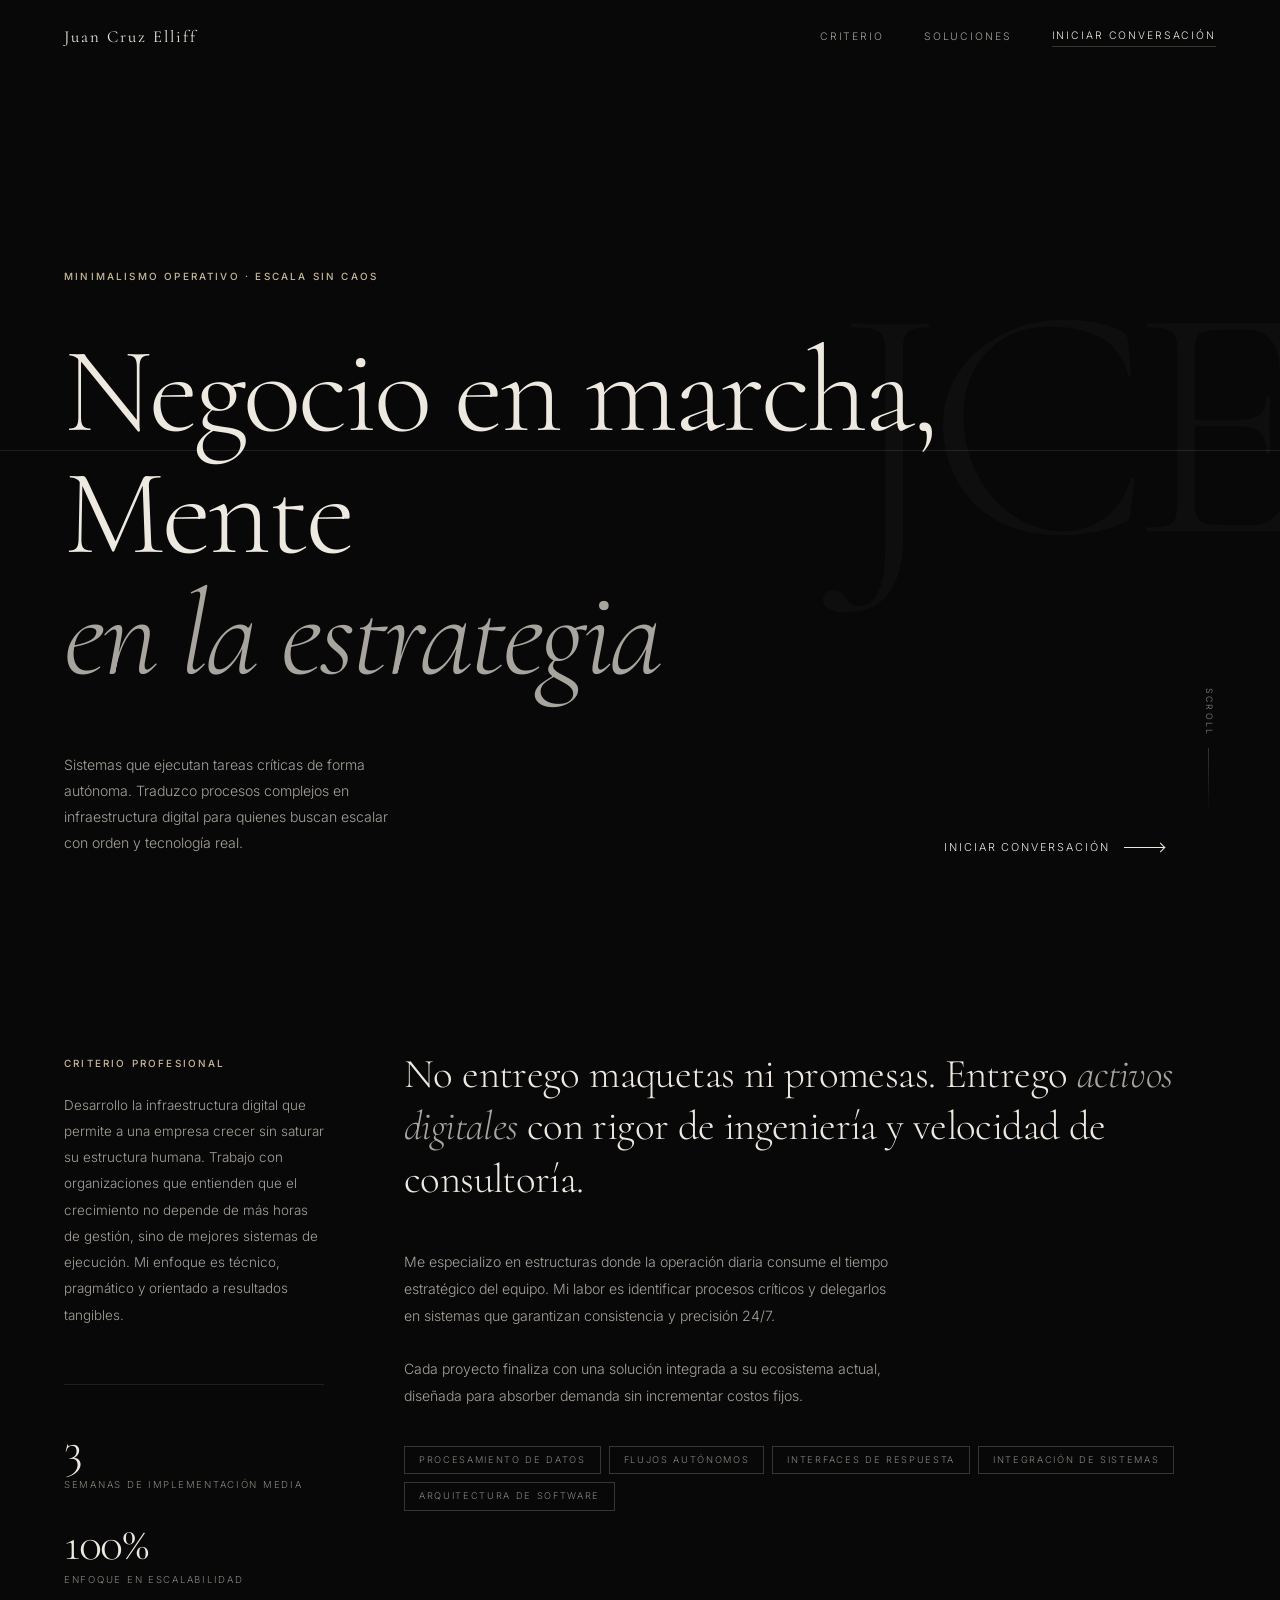
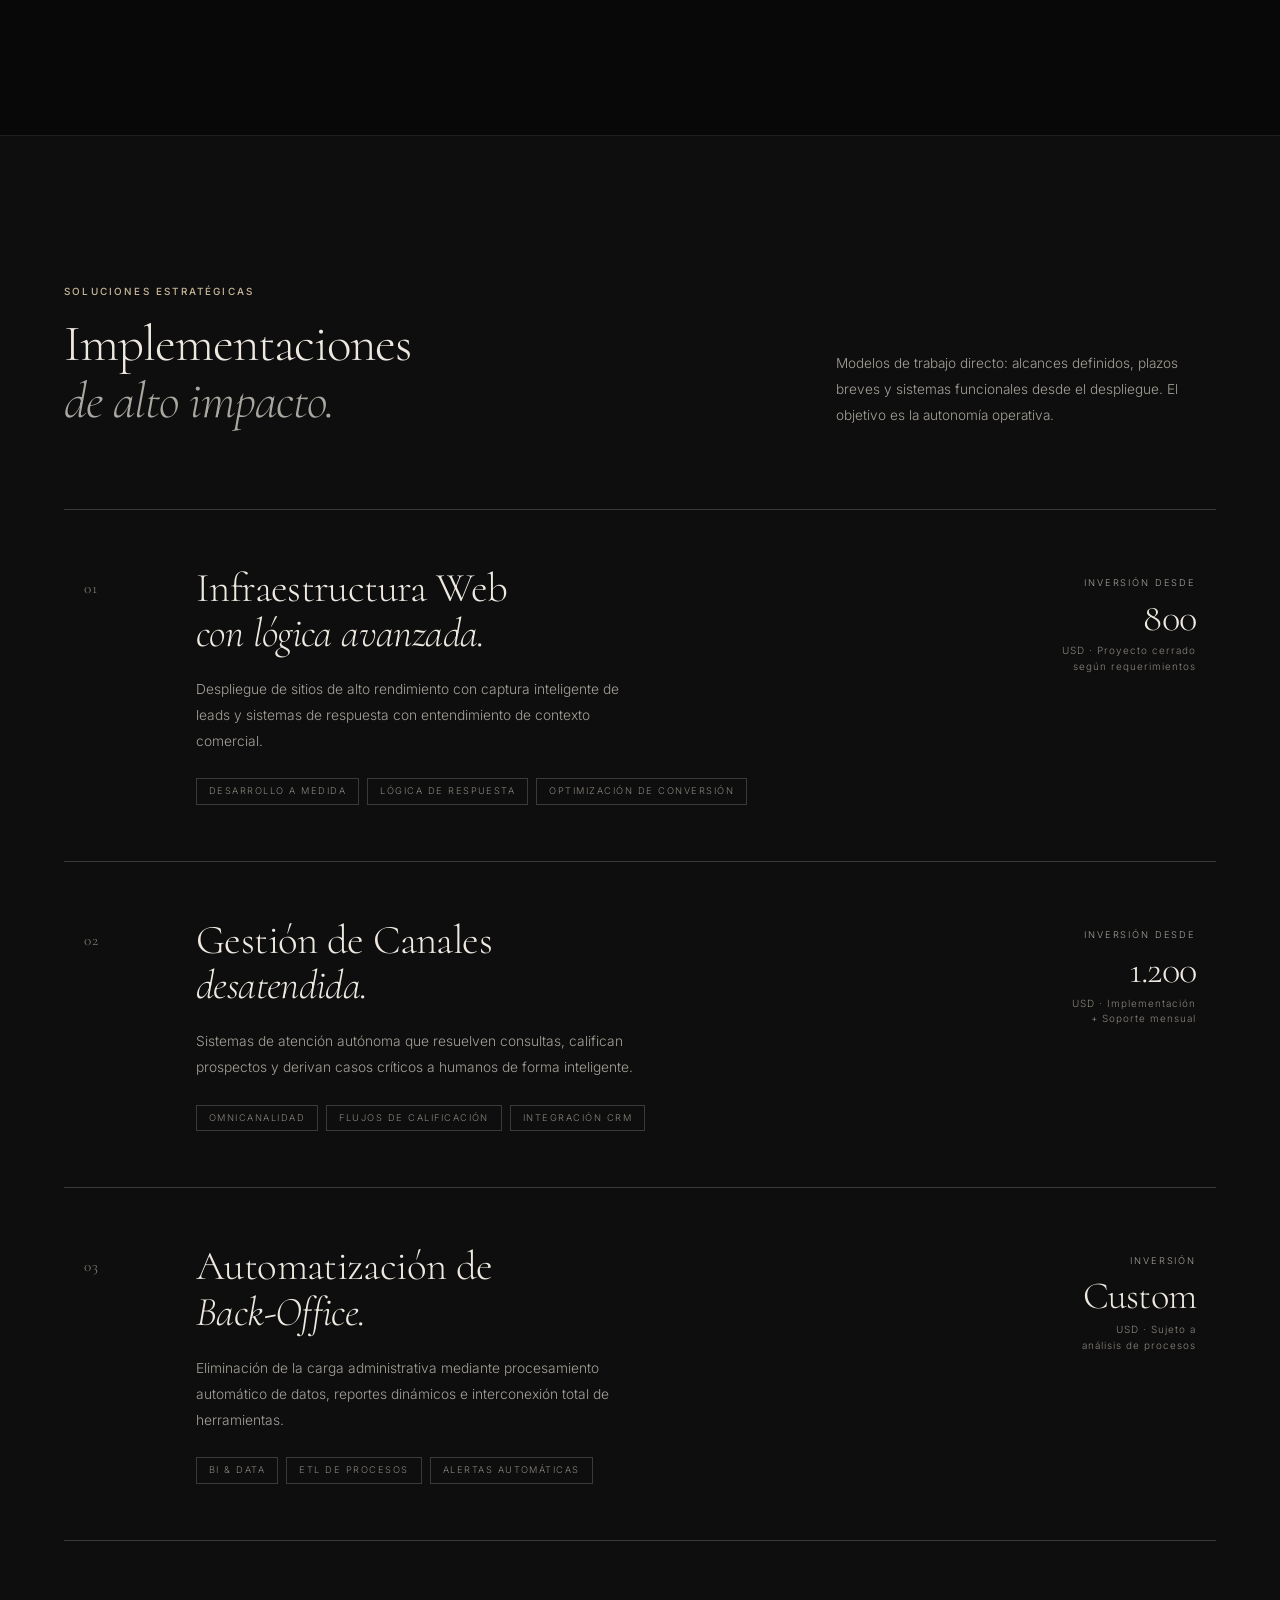
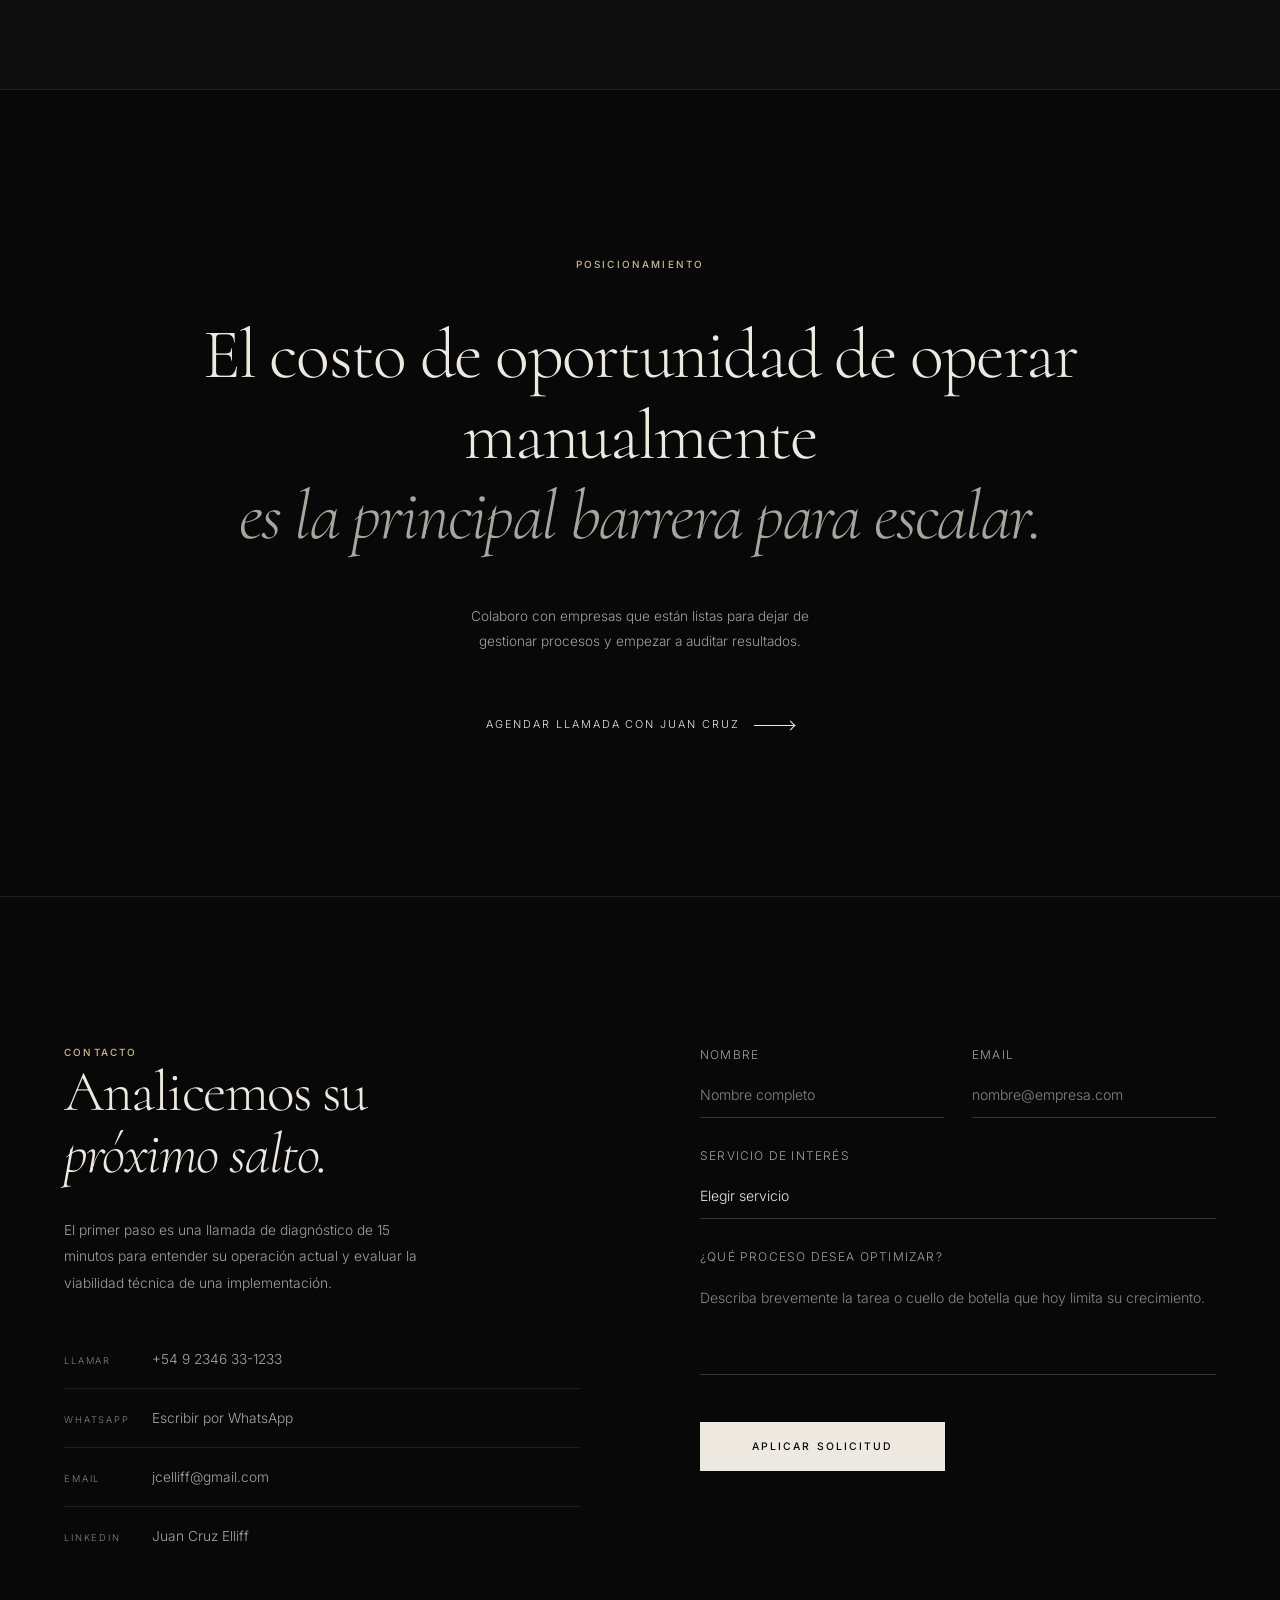
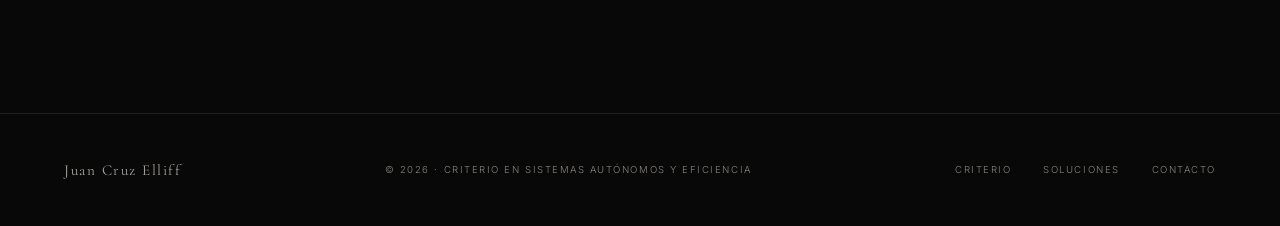
==== index.html @ a3617d5b "feat(seo): meta description, Open Graph, JSON-LD Schema, robots y sitemap - index.html: meta descrip" ====
<!DOCTYPE html>
<html lang="es">

<head>
  <meta charset="UTF-8">
  <meta name="viewport" content="width=device-width, initial-scale=1.0">
  <title>Juan Cruz Elliff — Consultoría en IA y Automatización</title>

  <meta name="description" content="Consultoría en IA y automatización: diseño e implemento sistemas autónomos que ejecutan tareas críticas. Infraestructura digital para escalar sin saturar tu equipo. Diagnóstico inicial sin cargo.">
  <meta name="author" content="Juan Cruz Elliff">
  <meta name="robots" content="index, follow, max-image-preview:large">
  <meta name="theme-color" content="#080808">
  <link rel="canonical" href="https://juancruz.elliff.ar/">

  <link rel="icon" type="image/svg+xml" href="/favicon.svg">
  <link rel="apple-touch-icon" href="/apple-touch-icon.png">

  <meta property="og:type" content="website">
  <meta property="og:locale" content="es_AR">
  <meta property="og:url" content="https://juancruz.elliff.ar/">
  <meta property="og:site_name" content="Juan Cruz Elliff">
  <meta property="og:title" content="Juan Cruz Elliff — Consultoría en IA y Automatización">
  <meta property="og:description" content="Sistemas autónomos que ejecutan tareas críticas. Infraestructura digital para escalar con orden y tecnología real.">
  <meta property="og:image" content="https://juancruz.elliff.ar/og-cover.jpg">
  <meta property="og:image:width" content="1200">
  <meta property="og:image:height" content="630">
  <meta property="og:image:alt" content="Juan Cruz Elliff — Consultoría en IA y Automatización">

  <meta name="twitter:card" content="summary_large_image">
  <meta name="twitter:title" content="Juan Cruz Elliff — Consultoría en IA y Automatización">
  <meta name="twitter:description" content="Sistemas autónomos que ejecutan tareas críticas. Escalá con orden y tecnología real.">
  <meta name="twitter:image" content="https://juancruz.elliff.ar/og-cover.jpg">

  <script type="application/ld+json">
  {
    "@context": "https://schema.org",
    "@graph": [
      {
        "@type": "Person",
        "@id": "https://juancruz.elliff.ar/#person",
        "name": "Juan Cruz Elliff",
        "url": "https://juancruz.elliff.ar/",
        "jobTitle": "Consultor en IA y Automatización",
        "email": "mailto:jcelliff@gmail.com",
        "telephone": "+5492346331233",
        "sameAs": [
          "https://www.linkedin.com/in/elliffjuancruz",
          "https://instagram.com/juanelliff_"
        ]
      },
      {
        "@type": "ProfessionalService",
        "@id": "https://juancruz.elliff.ar/#service",
        "name": "Juan Cruz Elliff — Consultoría en IA y Automatización",
        "url": "https://juancruz.elliff.ar/",
        "image": "https://juancruz.elliff.ar/og-cover.jpg",
        "description": "Consultoría en IA y automatización: sistemas autónomos que ejecutan tareas críticas. Infraestructura digital para escalar sin saturar tu equipo.",
        "areaServed": { "@type": "Country", "name": "Argentina" },
        "provider": { "@id": "https://juancruz.elliff.ar/#person" },
        "priceRange": "USD 800 - Custom",
        "serviceType": [
          "Infraestructura Web",
          "Gestión de Canales",
          "Automatización Back-Office"
        ],
        "contactPoint": {
          "@type": "ContactPoint",
          "contactType": "sales",
          "telephone": "+5492346331233",
          "email": "jcelliff@gmail.com",
          "availableLanguage": ["es"]
        }
      },
      {
        "@type": "WebSite",
        "@id": "https://juancruz.elliff.ar/#website",
        "url": "https://juancruz.elliff.ar/",
        "name": "Juan Cruz Elliff",
        "publisher": { "@id": "https://juancruz.elliff.ar/#person" },
        "inLanguage": "es-AR"
      }
    ]
  }
  </script>

  <link rel="preconnect" href="https://fonts.googleapis.com">
  <link rel="preconnect" href="https://fonts.gstatic.com" crossorigin>
  <link
    href="https://fonts.googleapis.com/css2?family=Cormorant:ital,wght@0,300;0,400;1,300;1,400&family=Inter:wght@300;400;500&display=swap"
    rel="stylesheet">
  <style>
    *,
    *::before,
    *::after {
      box-sizing: border-box;
      margin: 0;
      padding: 0;
    }

    :root {
      --black: #080808;
      --black-2: #0E0E0E;
      --cream: #EDE8E0;
      --cream-dim: rgba(237, 232, 224, 0.70);
      --cream-faint: rgba(237, 232, 224, 0.20);
      --muted: #8A857E;
      --muted-hi: #A6A19A;
      --accent: #C8B89A;
      --line: rgba(237, 232, 224, 0.10);
      --line-hi: rgba(237, 232, 224, 0.20);
    }

    html {
      scroll-behavior: smooth;
    }

    body {
      background: var(--black);
      color: var(--cream);
      font-family: 'Inter', sans-serif;
      font-weight: 300;
      line-height: 1.6;
      overflow-x: hidden;
      -webkit-font-smoothing: antialiased;
      -moz-osx-font-smoothing: grayscale;
    }

    ::-webkit-scrollbar {
      width: 1px;
    }

    ::-webkit-scrollbar-thumb {
      background: var(--muted);
    }

    /* ── UTILITY ─────────────────────────────── */
    .u-label {
      font-size: 0.62rem;
      letter-spacing: 0.22em;
      text-transform: uppercase;
      color: var(--accent);
      font-weight: 500;
    }

    /* ── NAV ─────────────────────────────────── */
    nav {
      position: fixed;
      inset: 0 0 auto 0;
      z-index: 200;
      height: 76px;
      padding: 0 64px;
      display: flex;
      align-items: center;
      justify-content: space-between;
      transition: background 0.5s, border-color 0.5s;
      border-bottom: 1px solid transparent;
    }

    nav.scrolled {
      background: rgba(8, 8, 8, 0.90);
      backdrop-filter: blur(28px);
      -webkit-backdrop-filter: blur(28px);
      border-bottom-color: var(--line);
    }

    .nav-name {
      font-family: 'Cormorant', serif;
      font-weight: 400;
      font-size: 1.05rem;
      letter-spacing: 0.12em;
      color: var(--cream);
      text-decoration: none;
    }

    .nav-links {
      display: flex;
      align-items: center;
      gap: 40px;
    }

    .nav-links a {
      font-size: 0.65rem;
      letter-spacing: 0.18em;
      text-transform: uppercase;
      color: var(--muted-hi);
      text-decoration: none;
      transition: color 0.3s;
    }

    .nav-links a:hover {
      color: var(--cream);
    }

    .nav-cta {
      font-size: 0.65rem;
      letter-spacing: 0.18em;
      text-transform: uppercase;
      color: var(--cream) !important;
      text-decoration: none;
      border-bottom: 1px solid var(--cream-faint);
      padding-bottom: 2px;
      transition: border-color 0.3s !important;
    }

    .nav-cta:hover {
      border-color: var(--cream-dim) !important;
    }

    /* mobile */
    .nav-toggle {
      display: none;
      flex-direction: column;
      gap: 6px;
      background: none;
      border: none;
      cursor: pointer;
      padding: 4px;
    }

    .nav-toggle span {
      display: block;
      width: 22px;
      height: 1px;
      background: var(--cream);
      transition: all 0.3s;
    }

    .nav-mobile {
      display: none;
      position: absolute;
      top: 76px;
      left: 0;
      right: 0;
      background: rgba(8, 8, 8, 0.98);
      padding: 36px 24px 44px;
      flex-direction: column;
      gap: 28px;
      border-bottom: 1px solid var(--line-hi);
    }

    .nav-mobile.open {
      display: flex;
    }

    .nav-mobile a {
      font-size: 0.7rem;
      letter-spacing: 0.18em;
      text-transform: uppercase;
      color: var(--muted-hi);
      text-decoration: none;
    }

    @media (max-width: 768px) {
      nav {
        padding: 0 24px;
      }

      .nav-links {
        display: none;
      }

      .nav-toggle {
        display: flex;
      }
    }

    /* ── HERO ────────────────────────────────── */
    .hero {
      min-height: 100vh;
      display: flex;
      flex-direction: column;
      justify-content: flex-end;
      padding: 38px 64px 44px;
      position: relative;
      overflow: hidden;
    }

    /* Ghost text in background */
    .hero-ghost {
      position: absolute;
      right: -0.04em;
      top: 50%;
      transform: translateY(-58%);
      font-family: 'Cormorant', serif;
      font-size: clamp(16rem, 26vw, 30rem);
      font-weight: 300;
      line-height: 0.9;
      color: rgba(237, 232, 224, 0.022);
      pointer-events: none;
      user-select: none;
      letter-spacing: -0.05em;
      white-space: nowrap;
    }

    /* Thin horizontal line through hero */
    .hero-line-deco {
      position: absolute;
      left: 0;
      right: 0;
      top: 50%;
      height: 1px;
      background: var(--line);
      pointer-events: none;
    }

    .hero-inner {
      position: relative;
      z-index: 2;
      max-width: 1100px;
    }

    .hero-eyebrow {
      margin-bottom: 44px;
      opacity: 0;
      animation: fadeUp 0.9s cubic-bezier(0.16, 1, 0.3, 1) 0.2s forwards;
    }

    /* Line-reveal hero headline */
    .hero-headline {
      font-family: 'Cormorant', serif;
      font-weight: 300;
      font-size: clamp(3.8rem, 9.5vw, 9.5rem);
      line-height: 1.0;
      letter-spacing: -0.025em;
      margin-bottom: 56px;
    }

    .hero-headline-wrap {
      overflow: hidden;
      display: block;
      padding-bottom: 0.18em;
      margin-bottom: -0.18em;
    }

    .hero-headline-line {
      display: block;
      transform: translateY(108%);
      animation: lineReveal 1.1s cubic-bezier(0.16, 1, 0.3, 1) forwards;
    }

    .hero-headline-line.l1 {
      animation-delay: 0.35s;
    }

    .hero-headline-line.l2 {
      animation-delay: 0.50s;
    }

    .hero-headline-line.l3 {
      animation-delay: 0.65s;
    }

    .hero-headline-line em {
      font-style: italic;
      color: var(--cream-dim);
    }

    @keyframes lineReveal {
      to {
        transform: translateY(0);
      }
    }

    @keyframes fadeUp {
      from {
        opacity: 0;
        transform: translateY(16px);
      }

      to {
        opacity: 1;
        transform: translateY(0);
      }
    }

    .hero-foot {
      display: flex;
      align-items: flex-end;
      justify-content: space-between;
      gap: 40px;
      flex-wrap: wrap;
      opacity: 0;
      animation: fadeUp 1s cubic-bezier(0.16, 1, 0.3, 1) 0.9s forwards;
    }

    .hero-sub {
      font-size: 0.88rem;
      color: var(--muted-hi);
      line-height: 1.85;
      max-width: 340px;
      font-weight: 300;
    }

    .hero-btn {
      display: inline-flex;
      align-items: center;
      gap: 14px;
      font-size: 0.68rem;
      letter-spacing: 0.18em;
      text-transform: uppercase;
      color: var(--cream);
      text-decoration: none;
      transition: gap 0.4s;
    }

    .hero-btn:hover {
      gap: 22px;
    }

    .hero-btn-line {
      display: block;
      width: 40px;
      height: 1px;
      background: var(--cream);
      position: relative;
      transition: width 0.4s;
    }

    .hero-btn:hover .hero-btn-line {
      width: 56px;
    }

    .hero-btn-line::after {
      content: '';
      position: absolute;
      right: 0;
      top: -3px;
      width: 7px;
      height: 7px;
      border-right: 1px solid var(--cream);
      border-top: 1px solid var(--cream);
      transform: rotate(45deg);
    }

    /* Scroll indicator */
    .hero-scroll {
      position: absolute;
      bottom: 88px;
      right: 64px;
      display: flex;
      flex-direction: column;
      align-items: center;
      gap: 12px;
      z-index: 2;
    }

    .hero-scroll-text {
      font-size: 0.55rem;
      letter-spacing: 0.25em;
      text-transform: uppercase;
      color: var(--muted);
      writing-mode: vertical-rl;
    }

    .hero-scroll-bar {
      width: 1px;
      height: 64px;
      background: linear-gradient(to bottom, var(--cream-faint), transparent);
      animation: scrollPulse 2.8s ease-in-out infinite;
    }

    @keyframes scrollPulse {

      0%,
      100% {
        opacity: 0.25;
      }

      50% {
        opacity: 0.7;
      }
    }

    /* ── SECTIONS BASE ───────────────────────── */
    .section {
      padding: 148px 64px;
    }

    .section-dark {
      background: var(--black-2);
    }

    .container {
      max-width: 1200px;
      margin: 0 auto;
    }

    .hr {
      border: none;
      border-top: 1px solid var(--line);
    }

    /* ── MANIFIESTO ──────────────────────────── */
    .manifesto-grid {
      display: grid;
      grid-template-columns: 260px 1fr;
      gap: 80px;
      align-items: start;
    }

    .manifesto-left {
      padding-top: 8px;
    }

    .manifesto-about {
      font-size: 0.84rem;
      color: var(--muted-hi);
      line-height: 1.95;
      margin-top: 20px;
    }

    .manifesto-nums {
      margin-top: 56px;
      padding-top: 40px;
      border-top: 1px solid var(--line);
      display: flex;
      flex-direction: column;
      gap: 28px;
    }

    .m-num-val {
      font-family: 'Cormorant', serif;
      font-size: 3rem;
      font-weight: 300;
      line-height: 1;
      letter-spacing: -0.03em;
      color: var(--cream);
      margin-bottom: 4px;
    }

    .m-num-lbl {
      font-size: 0.6rem;
      letter-spacing: 0.18em;
      text-transform: uppercase;
      color: var(--muted);
    }

    .manifesto-right {}

    .manifesto-statement {
      font-family: 'Cormorant', serif;
      font-weight: 300;
      font-size: clamp(1.75rem, 3.2vw, 3.2rem);
      line-height: 1.28;
      letter-spacing: -0.015em;
      color: var(--cream);
      margin-bottom: 44px;
    }

    .manifesto-statement em {
      font-style: italic;
      color: var(--cream-dim);
    }

    .manifesto-body {
      font-size: 0.88rem;
      color: var(--muted-hi);
      line-height: 1.9;
      max-width: 500px;
    }

    .manifesto-tags {
      display: flex;
      flex-wrap: wrap;
      gap: 8px;
      margin-top: 36px;
    }

    .m-tag {
      font-size: 0.58rem;
      letter-spacing: 0.18em;
      text-transform: uppercase;
      color: var(--muted);
      border: 1px solid var(--line-hi);
      padding: 6px 14px;
    }

    /* ── SERVICES ────────────────────────────── */
    .services-head {
      display: grid;
      grid-template-columns: 1fr 1fr;
      gap: 80px;
      align-items: end;
      margin-bottom: 80px;
    }

    .services-head-right {
      font-size: 0.85rem;
      color: var(--muted-hi);
      line-height: 1.9;
      max-width: 380px;
      justify-self: end;
    }

    .service-row {
      border-top: 1px solid var(--line-hi);
      padding: 56px 0;
      display: grid;
      grid-template-columns: 56px 1fr 200px;
      gap: 56px;
      align-items: start;
      position: relative;
      transition: border-top-color 0.5s;
    }

    .service-row:last-child {
      border-bottom: 1px solid var(--line-hi);
    }

    .service-row::after {
      content: '';
      position: absolute;
      inset: 0;
      background: rgba(237, 232, 224, 0.012);
      opacity: 0;
      transition: opacity 0.4s;
      pointer-events: none;
    }

    .service-row:hover {
      border-top-color: rgba(237, 232, 224, 0.28);
    }

    .service-row:hover::after {
      opacity: 1;
    }

    .srv-num {
      font-family: 'Cormorant', serif;
      font-size: 0.95rem;
      font-weight: 300;
      color: var(--muted);
      letter-spacing: 0.06em;
      padding-top: 10px;
    }

    .srv-body {}

    .srv-title {
      font-family: 'Cormorant', serif;
      font-weight: 300;
      font-size: clamp(1.9rem, 3.2vw, 3.2rem);
      line-height: 1.1;
      letter-spacing: -0.015em;
      margin-bottom: 20px;
    }

    .srv-title em {
      font-style: italic;
    }

    .srv-desc {
      font-size: 0.86rem;
      color: var(--muted-hi);
      line-height: 1.9;
      max-width: 440px;
    }

    .srv-chips {
      display: flex;
      flex-wrap: wrap;
      gap: 8px;
      margin-top: 24px;
    }

    .srv-chip {
      font-size: 0.58rem;
      letter-spacing: 0.16em;
      text-transform: uppercase;
      color: var(--muted);
      border: 1px solid var(--line-hi);
      padding: 5px 12px;
    }

    .srv-price {
      text-align: right;
      padding-top: 10px;
    }

    .srv-price-label {
      font-size: 0.58rem;
      letter-spacing: 0.2em;
      text-transform: uppercase;
      color: var(--muted-hi);
      margin-bottom: 8px;
    }

    .srv-price-value {
      font-family: 'Cormorant', serif;
      font-size: 2.4rem;
      font-weight: 300;
      line-height: 1;
      letter-spacing: -0.02em;
      color: var(--cream);
    }

    .srv-price-sub {
      font-size: 0.62rem;
      color: var(--muted);
      letter-spacing: 0.1em;
      margin-top: 6px;
      line-height: 1.6;
    }

    /* ── STATEMENT ───────────────────────────── */
    .statement {
      padding: 160px 64px;
      text-align: center;
      border-top: 1px solid var(--line);
      border-bottom: 1px solid var(--line);
    }

    .statement-pre {
      margin-bottom: 40px;
    }

    .statement-text {
      font-family: 'Cormorant', serif;
      font-weight: 300;
      font-size: clamp(2rem, 5.5vw, 5.5rem);
      line-height: 1.14;
      letter-spacing: -0.025em;
      max-width: 940px;
      margin: 0 auto 48px;
    }

    .statement-text em {
      font-style: italic;
      color: var(--cream-dim);
    }

    .statement-sub {
      font-size: 0.85rem;
      color: var(--muted-hi);
      max-width: 380px;
      margin: 0 auto 56px;
      line-height: 1.85;
    }

    /* ── CONTACT ─────────────────────────────── */
    .contact-grid {
      display: grid;
      grid-template-columns: 1fr 1fr;
      gap: 120px;
      align-items: start;
    }

    .contact-headline {
      font-family: 'Cormorant', serif;
      font-weight: 300;
      font-size: clamp(2.4rem, 4.5vw, 4.5rem);
      line-height: 1.08;
      letter-spacing: -0.025em;
      margin-bottom: 32px;
    }

    .contact-headline em {
      font-style: italic;
    }

    .contact-body {
      font-size: 0.86rem;
      color: var(--muted-hi);
      line-height: 1.9;
      margin-bottom: 52px;
      max-width: 360px;
    }

    .contact-items {
      display: flex;
      flex-direction: column;
      gap: 18px;
    }

    .c-item {
      display: flex;
      align-items: baseline;
      gap: 0;
      border-bottom: 1px solid var(--line);
      padding-bottom: 18px;
    }

    .c-item:last-child {
      border-bottom: none;
    }

    .c-lbl {
      font-size: 0.58rem;
      letter-spacing: 0.2em;
      text-transform: uppercase;
      color: var(--muted);
      width: 88px;
      flex-shrink: 0;
    }

    .c-val {
      font-size: 0.86rem;
      color: var(--cream-dim);
      text-decoration: none;
      transition: color 0.3s;
    }

    .c-val:hover {
      color: var(--cream);
    }

    /* Form */
    .contact-form {}

    .f-group {
      margin-bottom: 28px;
    }

    .f-group label {
      display: block;
      font-size: 0.75rem;
      letter-spacing: 0.1em;
      text-transform: uppercase;
      color: var(--muted-hi);
      margin-bottom: 12px;
    }

    .f-group input,
    .f-group textarea {
      width: 100%;
      background: transparent;
      border: none;
      border-bottom: 1px solid var(--line-hi);
      padding: 10px 0 14px;
      color: var(--cream);
      font-family: 'Inter', sans-serif;
      font-size: 0.88rem;
      font-weight: 300;
      outline: none;
      transition: border-color 0.3s;
      border-radius: 0;
      -webkit-appearance: none;
    }

    .f-group input::placeholder,
    .f-group textarea::placeholder {
      color: var(--muted);
      opacity: 1;
    }

    .f-group input:focus,
    .f-group textarea:focus {
      border-bottom-color: var(--cream-dim);
    }

    .f-group textarea {
      resize: none;
      min-height: 96px;
    }

    .f-row {
      display: grid;
      grid-template-columns: 1fr 1fr;
      gap: 28px;
    }

    .f-submit {
      background: var(--cream);
      color: var(--black);
      border: none;
      padding: 18px 52px;
      font-family: 'Inter', sans-serif;
      font-size: 0.65rem;
      font-weight: 500;
      letter-spacing: 0.2em;
      text-transform: uppercase;
      cursor: pointer;
      margin-top: 12px;
      transition: background 0.3s;
    }

    .f-submit:hover {
      background: var(--accent);
    }

    /* ── FOOTER ──────────────────────────────── */
    footer {
      padding: 44px 64px;
      border-top: 1px solid var(--line);
    }

    .footer-inner {
      max-width: 1200px;
      margin: 0 auto;
      display: flex;
      align-items: center;
      justify-content: space-between;
      gap: 24px;
      flex-wrap: wrap;
    }

    .f-name {
      font-family: 'Cormorant', serif;
      font-size: 0.95rem;
      font-weight: 400;
      letter-spacing: 0.1em;
      color: var(--cream-dim);
    }

    .f-copy {
      font-size: 0.6rem;
      letter-spacing: 0.16em;
      text-transform: uppercase;
      color: var(--muted);
    }

    .f-links {
      display: flex;
      gap: 32px;
    }

    .f-links a {
      font-size: 0.6rem;
      letter-spacing: 0.16em;
      text-transform: uppercase;
      color: var(--muted);
      text-decoration: none;
      transition: color 0.3s;
    }

    .f-links a:hover {
      color: var(--cream-dim);
    }

    /* ── REVEAL ANIMATIONS ───────────────────── */
    .reveal {
      opacity: 0;
      transform: translateY(22px);
      transition: opacity 1s cubic-bezier(0.16, 1, 0.3, 1),
        transform 1s cubic-bezier(0.16, 1, 0.3, 1);
    }

    .reveal.in {
      opacity: 1;
      transform: translateY(0);
    }

    .reveal-fade {
      opacity: 0;
      transition: opacity 1.1s ease;
    }

    .reveal-fade.in {
      opacity: 1;
    }

    .d1 {
      transition-delay: 0.10s;
    }

    .d2 {
      transition-delay: 0.22s;
    }

    .d3 {
      transition-delay: 0.34s;
    }

    .d4 {
      transition-delay: 0.46s;
    }

    /* ── RESPONSIVE ──────────────────────────── */
    @media (max-width: 1100px) {
      .service-row {
        grid-template-columns: 44px 1fr;
        gap: 36px;
      }

      .srv-price {
        grid-column: 2;
        text-align: left;
      }

      .services-head {
        grid-template-columns: 1fr;
        gap: 24px;
      }

      .services-head-right {
        justify-self: start;
      }

      .manifesto-grid {
        grid-template-columns: 1fr;
        gap: 56px;
      }
    }

    @media (max-width: 768px) {
      .section {
        padding: 100px 24px;
      }

      .statement {
        padding: 100px 24px;
      }

      .hero {
        padding: 0 24px 60px;
      }

      .hero-scroll {
        display: none;
      }

      .hero-headline {
        font-size: clamp(3rem, 13vw, 5rem);
      }

      .contact-grid {
        grid-template-columns: 1fr;
        gap: 64px;
      }

      .service-row {
        grid-template-columns: 1fr;
        gap: 16px;
        padding: 44px 0;
      }

      .srv-num {
        display: none;
      }

      .srv-price {
        text-align: left;
      }

      .f-row {
        grid-template-columns: 1fr;
        gap: 0;
      }

      footer {
        padding: 36px 24px;
      }

      .footer-inner {
        flex-direction: column;
        align-items: flex-start;
        gap: 12px;
      }
    }

    @media (prefers-reduced-motion: reduce) {

      .reveal,
      .reveal-fade {
        opacity: 1;
        transform: none;
        transition: none;
      }

      .hero-headline-line {
        transform: none;
        animation: none;
      }

      .hero-eyebrow,
      .hero-foot {
        opacity: 1;
        transform: none;
        animation: none;
      }

      .hero-scroll-bar {
        animation: none;
      }

      .hero-ghost {
        display: none;
      }
    }
  </style>
</head>

<body>

  <!-- ═══════════════════ NAV ═══════════════════ -->
  <nav id="nav">
    <a href="#inicio" class="nav-name">Juan Cruz Elliff</a>

    <div class="nav-links">
      <a href="#sobre">Criterio</a>
      <a href="#servicios">Soluciones</a>
      <a href="#contacto" class="nav-cta">Iniciar Conversación</a>
    </div>

    <button class="nav-toggle" id="navBtn" aria-label="Menú">
      <span></span><span></span>
    </button>
    <div class="nav-mobile" id="navMobile">
      <a href="#sobre" onclick="closeNav()">Criterio</a>
      <a href="#servicios" onclick="closeNav()">Soluciones</a>
      <a href="#contacto" onclick="closeNav()">Iniciar Conversación</a>
    </div>
  </nav>

  <!-- ═══════════════════ HERO ══════════════════ -->
  <section class="hero" id="inicio">
    <div class="hero-ghost" aria-hidden="true">JCE</div>
    <div class="hero-line-deco" aria-hidden="true"></div>

    <div class="hero-inner">
      <div class="hero-eyebrow">
        <span class="u-label">minimalismo operativo · escala sin caos</span>
      </div>

      <h1 class="hero-headline">
        <span class="hero-headline-wrap"><span class="hero-headline-line l1">Negocio en marcha,</span></span>
        <span class="hero-headline-wrap"><span class="hero-headline-line l2">Mente</span></span>
        <span class="hero-headline-wrap"><span class="hero-headline-line l3"><em>en la estrategia</em></span></span>
      </h1>

      <div class="hero-foot">
        <p class="hero-sub">
          Sistemas que ejecutan tareas críticas de forma autónoma. Traduzco procesos complejos en infraestructura digital para quienes buscan escalar con orden y tecnología real.
        </p>
        <a href="#contacto" class="hero-btn">
          Iniciar Conversación
          <span class="hero-btn-line" aria-hidden="true"></span>
        </a>
      </div>
    </div>

    <div class="hero-scroll" aria-hidden="true">
      <span class="hero-scroll-text">Scroll</span>
      <span class="hero-scroll-bar"></span>
    </div>
  </section>

  <!-- ═══════════════════ MANIFIESTO ════════════ -->
  <section class="section" id="sobre">
    <div class="container">
      <div class="manifesto-grid">

        <div class="manifesto-left">
          <div class="u-label reveal">Criterio Profesional</div>
          <p class="manifesto-about reveal d1">
            Desarrollo la infraestructura digital que permite a una empresa crecer sin saturar su estructura humana.
            Trabajo con organizaciones que entienden que el crecimiento no depende de más horas de gestión, sino de
            mejores sistemas de ejecución. Mi enfoque es técnico, pragmático y orientado a resultados tangibles.
          </p>

          <div class="manifesto-nums">
            <div class="reveal d1">
              <div class="m-num-val" data-target="3">0</div>
              <div class="m-num-lbl">Semanas de implementación media</div>
            </div>
            <div class="reveal d2">
              <div class="m-num-val">100%</div>
              <div class="m-num-lbl">Enfoque en escalabilidad</div>
            </div>
          </div>
        </div>

        <div class="manifesto-right">
          <p class="manifesto-statement reveal">
            No entrego maquetas ni promesas. Entrego <em>activos digitales</em> con rigor de ingeniería y velocidad de
            consultoría.
          </p>
          <p class="manifesto-body reveal d1">
            Me especializo en estructuras donde la operación diaria consume el tiempo estratégico del equipo. Mi labor
            es identificar procesos críticos y delegarlos en sistemas que garantizan consistencia y precisión 24/7.
            <br><br>
            Cada proyecto finaliza con una solución integrada a su ecosistema actual, diseñada para absorber demanda sin
            incrementar costos fijos.
          </p>
          <div class="manifesto-tags reveal d2">
            <span class="m-tag">Procesamiento de Datos</span>
            <span class="m-tag">Flujos Autónomos</span>
            <span class="m-tag">Interfaces de Respuesta</span>
            <span class="m-tag">Integración de Sistemas</span>
            <span class="m-tag">Arquitectura de Software</span>
          </div>
        </div>

      </div>
    </div>
  </section>

  <hr class="hr">

  <!-- ═══════════════════ SERVICIOS ═════════════ -->
  <section class="section section-dark" id="servicios">
    <div class="container">

      <div class="services-head">
        <div>
          <div class="u-label reveal">Soluciones Estratégicas</div>
          <h2
            style="font-family:'Cormorant',serif; font-weight:300; font-size:clamp(2.2rem,4vw,4rem); letter-spacing:-0.02em; line-height:1.1; margin-top:16px;"
            class="reveal d1">
            Implementaciones<br><em style="font-style:italic; color:var(--cream-dim)">de alto impacto.</em>
          </h2>
        </div>
        <p class="services-head-right reveal d2">
          Modelos de trabajo directo: alcances definidos, plazos breves y sistemas funcionales desde el despliegue. El
          objetivo es la autonomía operativa.
        </p>
      </div>

      <!-- Servicio 01 -->
      <div class="service-row reveal" style="padding-left: 20px; padding-right: 20px;">
        <span class="srv-num">01</span>
        <div class="srv-body">
          <h3 class="srv-title">Infraestructura Web<br><em>con lógica avanzada.</em></h3>
          <p class="srv-desc">
            Despliegue de sitios de alto rendimiento con captura inteligente de leads y sistemas de respuesta con
            entendimiento de contexto comercial.
          </p>
          <div class="srv-chips">
            <span class="srv-chip">Desarrollo a medida</span>
            <span class="srv-chip">Lógica de respuesta</span>
            <span class="srv-chip">Optimización de conversión</span>
          </div>
        </div>
        <div class="srv-price">
          <div class="srv-price-label">Inversión desde</div>
          <div class="srv-price-value">800</div>
          <div class="srv-price-sub">USD · Proyecto cerrado<br>según requerimientos</div>
        </div>
      </div>

      <!-- Servicio 02 -->
      <div class="service-row reveal d1" style="padding-left: 20px; padding-right: 20px;">
        <span class="srv-num">02</span>
        <div class="srv-body">
          <h3 class="srv-title">Gestión de Canales<br><em>desatendida.</em></h3>
          <p class="srv-desc">
            Sistemas de atención autónoma que resuelven consultas, califican prospectos y derivan casos críticos a
            humanos de forma inteligente.
          </p>
          <div class="srv-chips">
            <span class="srv-chip">Omnicanalidad</span>
            <span class="srv-chip">Flujos de calificación</span>
            <span class="srv-chip">Integración CRM</span>
          </div>
        </div>
        <div class="srv-price">
          <div class="srv-price-label">Inversión desde</div>
          <div class="srv-price-value">1.200</div>
          <div class="srv-price-sub">USD · Implementación<br>+ Soporte mensual</div>
        </div>
      </div>

      <!-- Servicio 03 -->
      <div class="service-row reveal d2" style="padding-left: 20px; padding-right: 20px;">
        <span class="srv-num">03</span>
        <div class="srv-body">
          <h3 class="srv-title">Automatización de<br><em>Back-Office.</em></h3>
          <p class="srv-desc">
            Eliminación de la carga administrativa mediante procesamiento automático de datos, reportes dinámicos e
            interconexión total de herramientas.
          </p>
          <div class="srv-chips">
            <span class="srv-chip">BI & Data</span>
            <span class="srv-chip">ETL de procesos</span>
            <span class="srv-chip">Alertas automáticas</span>
          </div>
        </div>
        <div class="srv-price">
          <div class="srv-price-label">Inversión</div>
          <div class="srv-price-value">Custom</div>
          <div class="srv-price-sub">USD · Sujeto a<br>análisis de procesos</div>
        </div>
      </div>

    </div>
  </section>

  <!-- ═══════════════════ STATEMENT ════════════ -->
  <section class="statement">
    <div class="container">
      <div class="statement-pre reveal-fade">
        <span class="u-label">Posicionamiento</span>
      </div>
      <p class="statement-text reveal">
        El costo de oportunidad de operar manualmente<br>
        <em>es la principal barrera para escalar.</em>
      </p>
      <p class="statement-sub reveal d1">
        Colaboro con empresas que están listas para dejar de gestionar procesos y empezar a auditar resultados.
      </p>
      <a href="#contacto" class="hero-btn reveal d2" style="justify-content:center;">
        Agendar llamada con Juan Cruz
        <span class="hero-btn-line" aria-hidden="true"></span>
      </a>
    </div>
  </section>

  <!-- ═══════════════════ CONTACTO ══════════════ -->
  <section class="section" id="contacto">
    <div class="container">
      <div class="contact-grid">

        <div>
          <div class="u-label reveal">Contacto</div>
          <h2 class="contact-headline reveal d1">
            Analicemos su<br><em>próximo salto.</em>
          </h2>
          <p class="contact-body reveal d2">
            El primer paso es una llamada de diagnóstico de 15 minutos para entender su operación actual y evaluar la
            viabilidad técnica de una implementación.
          </p>

          <div class="contact-items reveal d3">
            <div class="c-item">
              <span class="c-lbl">Llamar</span>
              <a href="tel:+5492346331233" class="c-val">+54 9 2346 33-1233</a>
            </div>
            <div class="c-item">
              <span class="c-lbl">WhatsApp</span>
              <a href="https://wa.me/5492346331233" target="_blank" rel="noopener" class="c-val">Escribir por WhatsApp</a>
            </div>
            <div class="c-item">
              <span class="c-lbl">Email</span>
              <a href="mailto:jcelliff@gmail.com" class="c-val">jcelliff@gmail.com</a>
            </div>
            <div class="c-item">
              <span class="c-lbl">LinkedIn</span>
              <a href="https://www.linkedin.com/in/elliffjuancruz" target="_blank" rel="noopener" class="c-val">Juan
                Cruz Elliff</a>
            </div>
            <!--<div class="c-item">
              <span class="c-lbl">Instagram</span>
              <a href="https://instagram.com/juanelliff_" target="_blank" rel="noopener" class="c-val">@juanelliff_</a>
            </div>-->
          </div>
        </div>

        <div class="contact-form reveal d2">
          <form id="cform">
            <input type="hidden" name="access_key" value="d5420d0c-5785-4606-ad6d-81865bff5873">
            <input type="hidden" name="subject" value="Nuevo contacto desde el portfolio">
            <input type="hidden" name="from_name" value="Portfolio Juan Cruz Elliff">
            <div class="f-row">
              <div class="f-group">
                <label for="nombre">Nombre</label>
                <input type="text" id="nombre" name="name" placeholder="Nombre completo" required>
              </div>
              <div class="f-group">
                <label for="email">Email</label>
                <input type="email" id="email" name="email" placeholder="nombre@empresa.com" required>
              </div>
            </div>
            <div class="f-group">
              <label for="servicio">Servicio de interés</label>
              <select id="servicio" name="servicio" required style="width:100%; background:transparent; border:none; border-bottom:1px solid var(--line-hi); padding:10px 0 14px; color:var(--cream); font-family:'Inter',sans-serif; font-size:0.88rem; font-weight:300; outline:none; transition:border-color 0.3s; border-radius:0; -webkit-appearance:none; appearance:none; cursor:pointer;">
                <option value="" disabled selected style="background:var(--black); color:var(--muted);">Elegir servicio</option>
                <option value="web" style="background:var(--black);">Infraestructura Web con lógica avanzada</option>
                <option value="canales" style="background:var(--black);">Gestión de Canales desatendida</option>
                <option value="backoffice" style="background:var(--black);">Automatización de Back-Office</option>
                <option value="otro" style="background:var(--black);">Otro / Servicio personalizado</option>
              </select>
            </div>
            <div class="f-group">
              <label for="msg">¿Qué proceso desea optimizar?</label>
              <textarea id="msg" name="msg"
                placeholder="Describa brevemente la tarea o cuello de botella que hoy limita su crecimiento."
                required></textarea>
            </div>
            <button type="submit" class="f-submit" id="fBtn">Aplicar solicitud</button>
          </form>
        </div>
      </div>
    </div>
  </section>
  <!-- ═══════════════════ FOOTER ════════════════ -->
  <footer>
    <div class="footer-inner">
      <span class="f-name">Juan Cruz Elliff</span>
      <span class="f-copy">© 2026 · Criterio en Sistemas Autónomos y Eficiencia</span>
      <div class="f-links">
        <a href="#sobre">Criterio</a>
        <a href="#servicios">Soluciones</a>
        <a href="#contacto">Contacto</a>
      </div>
    </div>
  </footer>

  <script>
    // ── Nav scroll ──────────────────────────────
    const nav = document.getElementById('nav');
    window.addEventListener('scroll', () => {
      nav.classList.toggle('scrolled', window.scrollY > 60);
    }, { passive: true });

    // ── Nav mobile ──────────────────────────────
    const navBtn = document.getElementById('navBtn');
    const navMobile = document.getElementById('navMobile');
    if (navBtn && navMobile) {
      navBtn.addEventListener('click', () => navMobile.classList.toggle('open'));
    }
    function closeNav() { navMobile && navMobile.classList.remove('open'); }

    // ── Intersection reveal ─────────────────────
    const io = new IntersectionObserver((entries) => {
      entries.forEach(e => {
        if (e.isIntersecting) {
          e.target.classList.add('in');
          io.unobserve(e.target);
        }
      });
    }, { threshold: 0.10, rootMargin: '0px 0px -40px 0px' });

    document.querySelectorAll('.reveal, .reveal-fade').forEach(el => io.observe(el));

    // ── Counter ─────────────────────────────────
    function counter(el) {
      const n = parseInt(el.dataset.target);
      if (!n) return;
      const t0 = performance.now();
      const dur = 1000;
      (function tick(now) {
        const p = Math.min((now - t0) / dur, 1);
        const ease = 1 - Math.pow(1 - p, 3);
        el.textContent = Math.round(ease * n);
        if (p < 1) requestAnimationFrame(tick);
      })(t0);
    }
    const cio = new IntersectionObserver(entries => {
      entries.forEach(e => {
        if (e.isIntersecting) { counter(e.target); cio.unobserve(e.target); }
      });
    }, { threshold: 0.6 });
    document.querySelectorAll('[data-target]').forEach(el => cio.observe(el));

    // ── Hero parallax ───────────────────────────
    const ghost = document.querySelector('.hero-ghost');
    let ticking = false;
    window.addEventListener('scroll', () => {
      if (!ticking) {
        requestAnimationFrame(() => {
          if (ghost) ghost.style.transform = `translateY(calc(-58% + ${window.scrollY * 0.08}px))`;
          ticking = false;
        });
        ticking = true;
      }
    }, { passive: true });

    // ── Form ────────────────────────────────────
    const cform = document.getElementById('cform');
    if (cform) {
      cform.addEventListener('submit', async function (e) {
        e.preventDefault();
        const btn = document.getElementById('fBtn');
        btn.textContent = 'Enviando...';
        btn.disabled = true;

        try {
          const formData = new FormData(cform);
          const servicio = document.getElementById('servicio').value;
          const msg = document.getElementById('msg').value;
          formData.set('message', 'Servicio: ' + (servicio || '—') + '\n\n' + msg);
          formData.set('replyto', document.getElementById('email').value);

          const res = await fetch('https://api.web3forms.com/submit', {
            method: 'POST',
            body: formData,
          });
          const json = await res.json();

          if (json.success) {
            btn.textContent = 'Solicitud enviada';
            btn.style.background = 'var(--accent)';
            cform.reset();
            document.getElementById('servicio').value = '';
            setTimeout(() => {
              btn.textContent = 'Aplicar solicitud';
              btn.style.background = '';
              btn.disabled = false;
            }, 5000);
          } else {
            throw new Error(json.message || 'Error al enviar');
          }
        } catch {
          btn.textContent = 'Error — escribime directo';
          btn.style.background = 'rgba(220,80,80,0.3)';
          setTimeout(() => {
            btn.textContent = 'Aplicar solicitud';
            btn.style.background = '';
            btn.disabled = false;
          }, 4000);
        }
      });
    }
  </script>
</body>

</html>
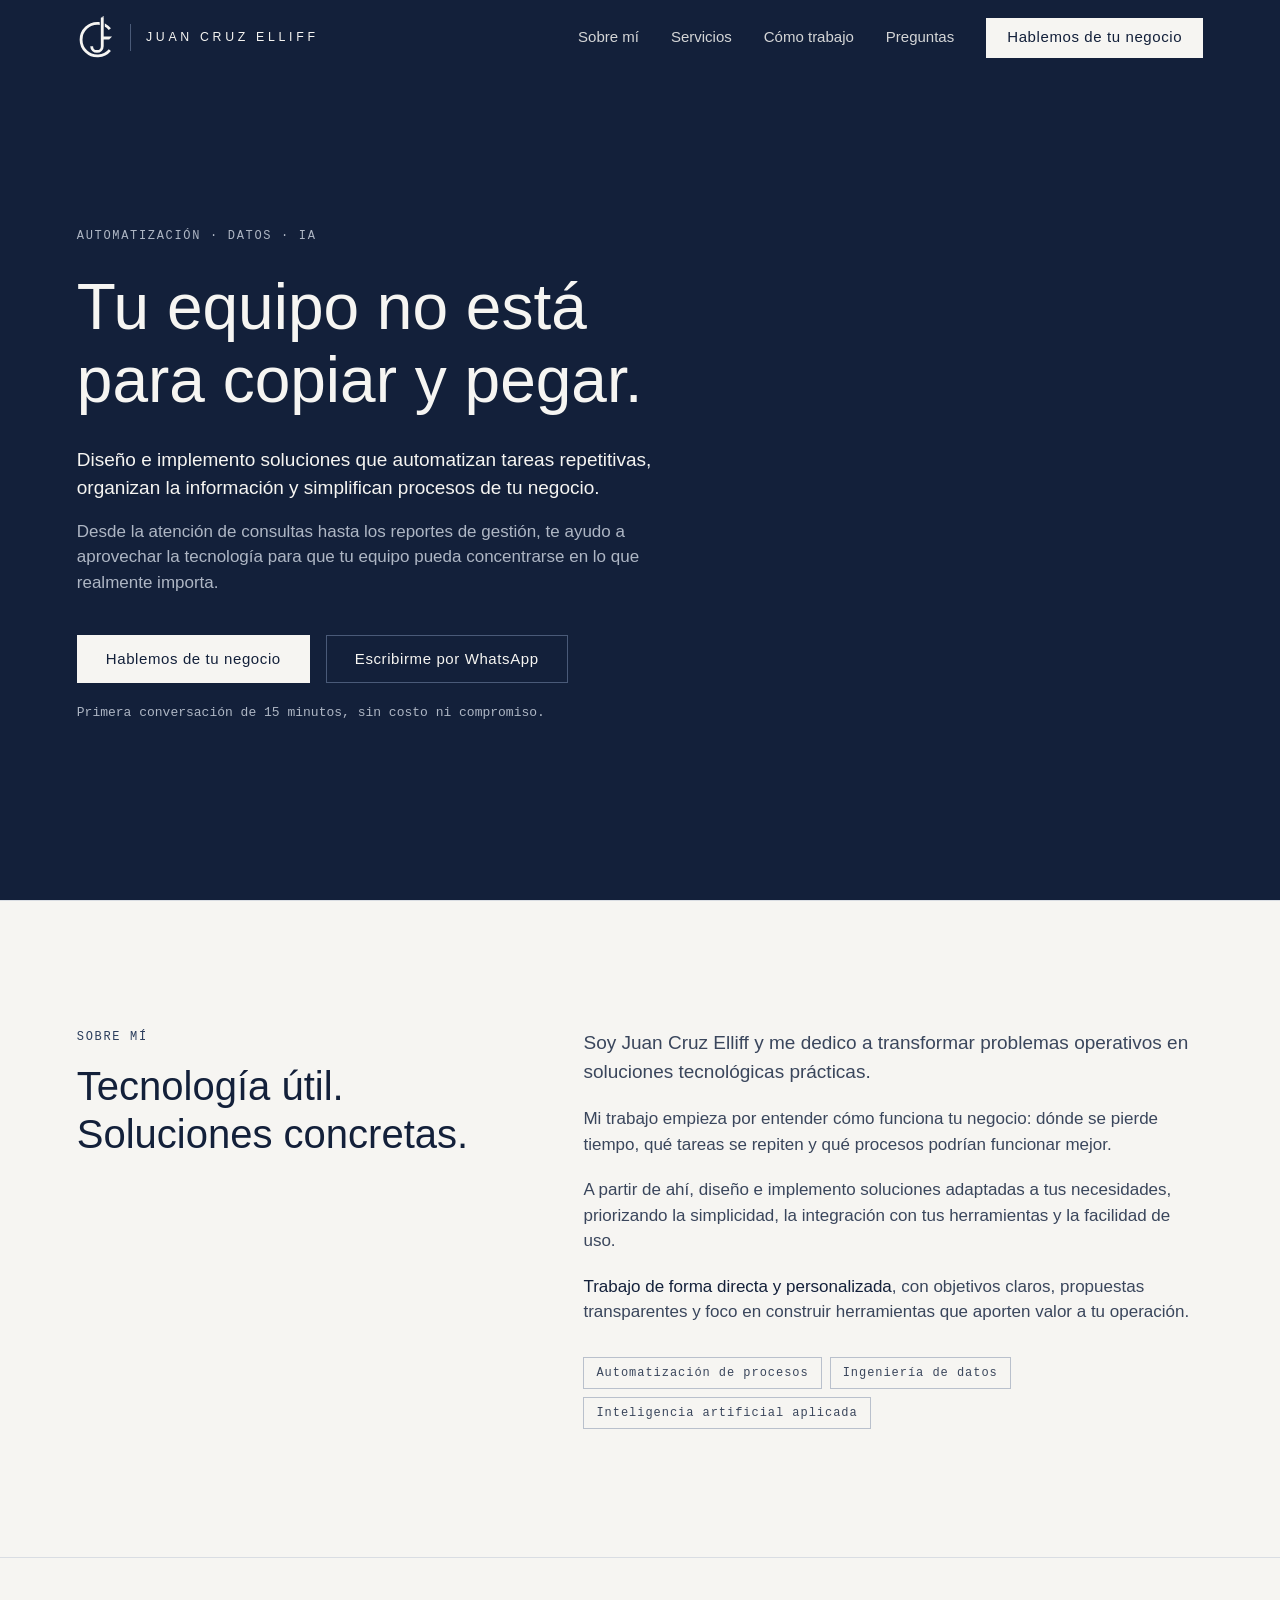
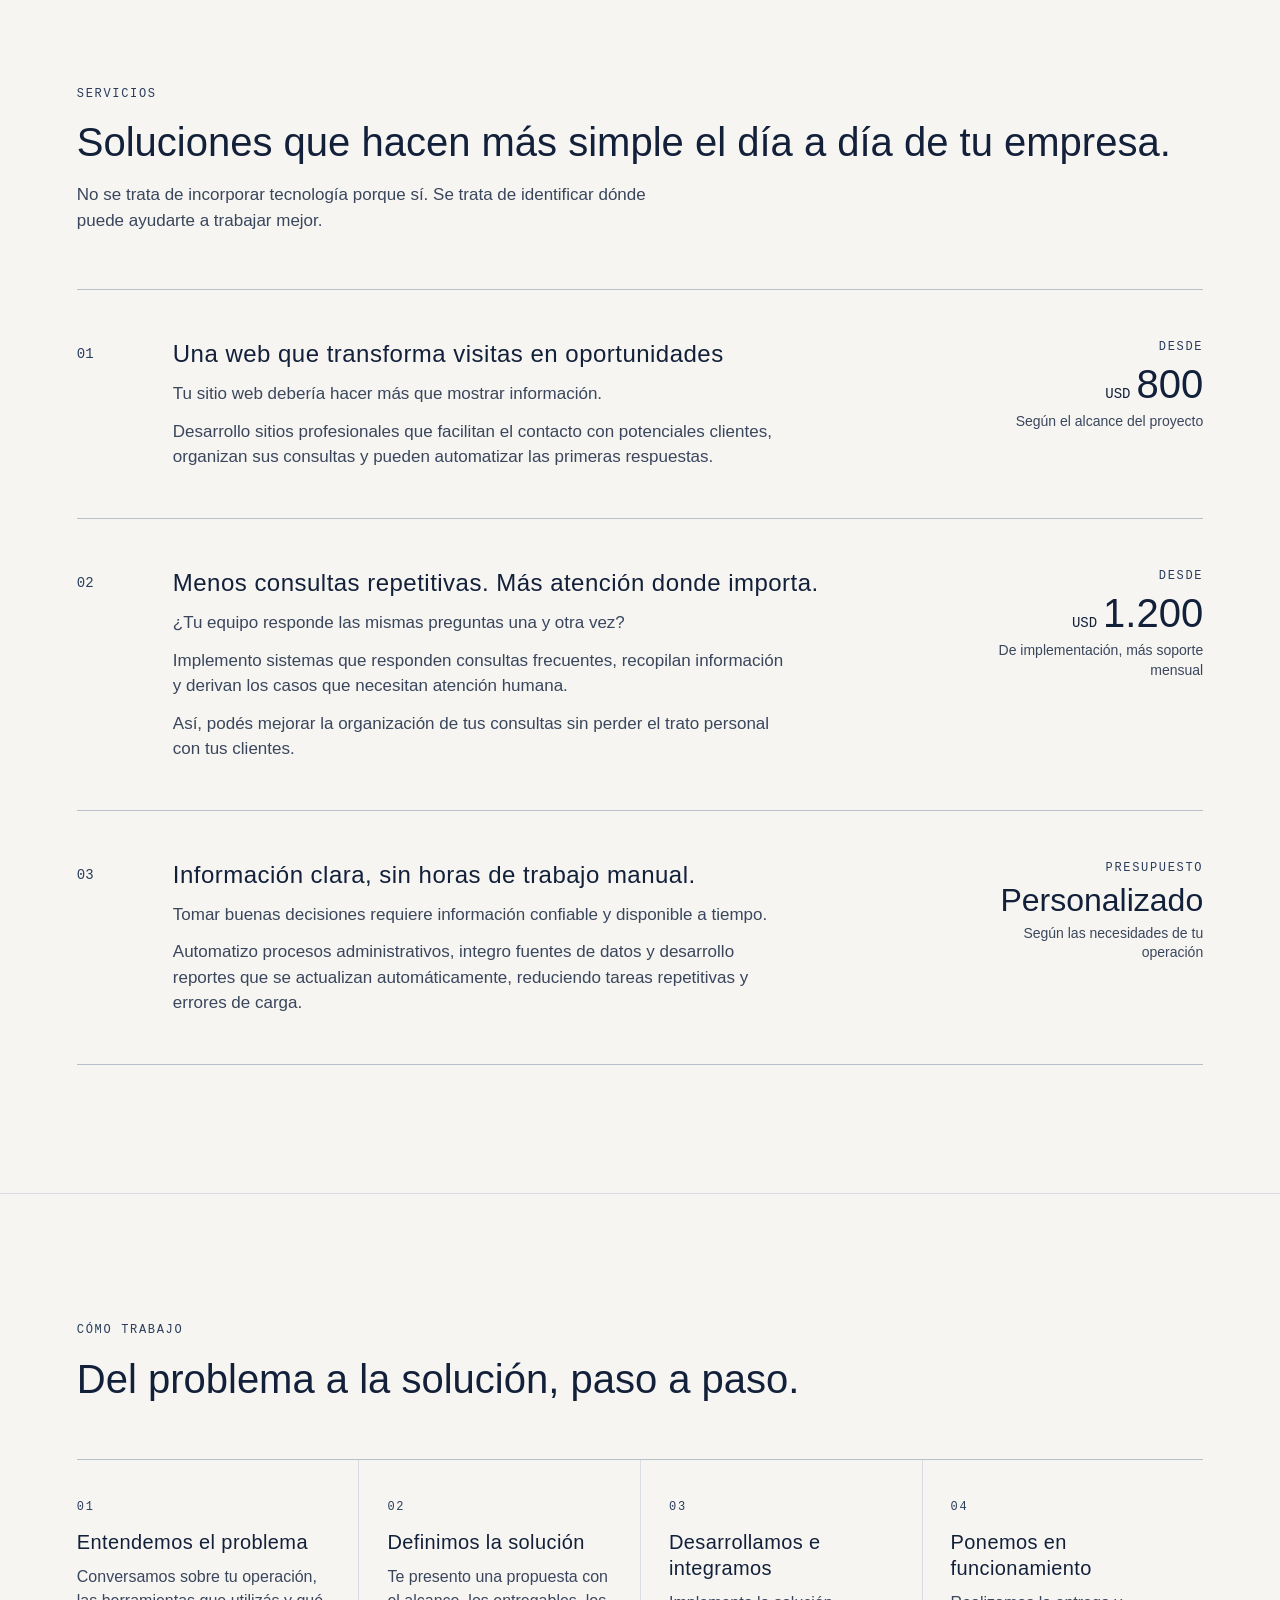
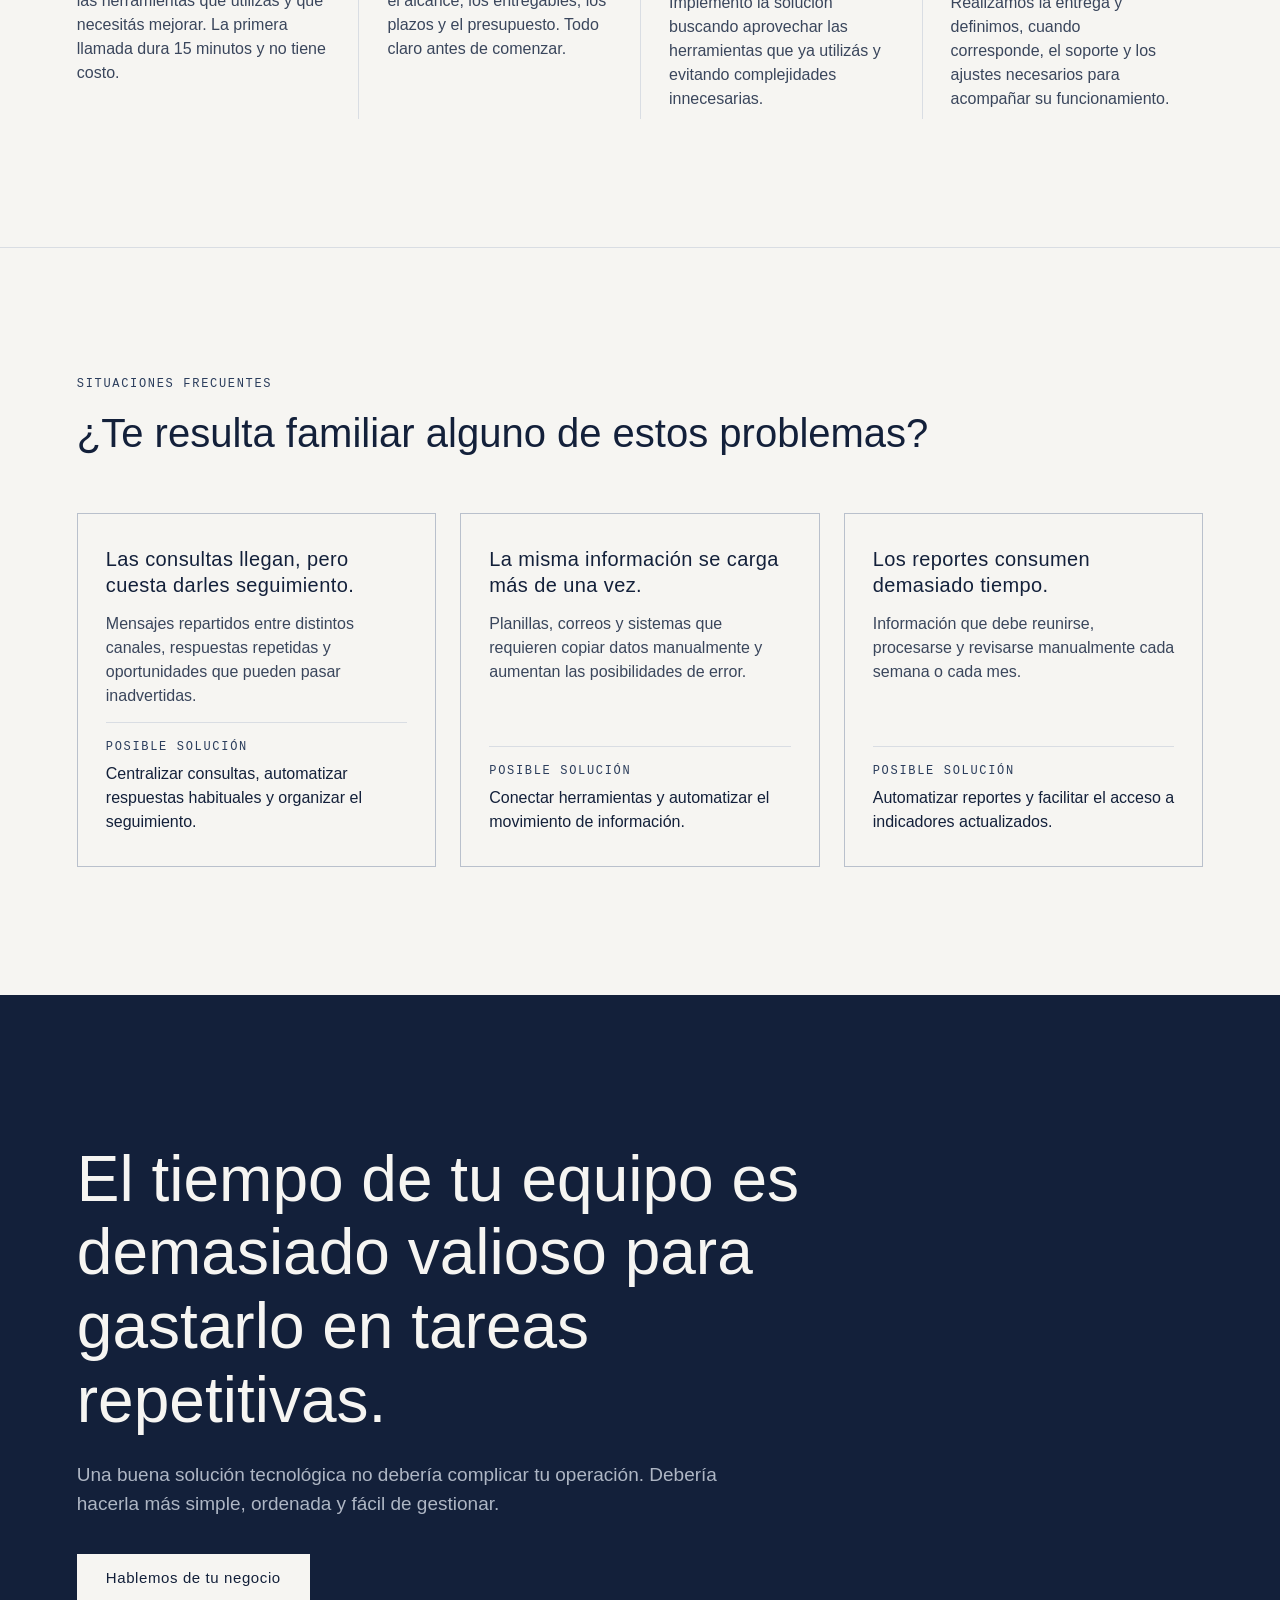
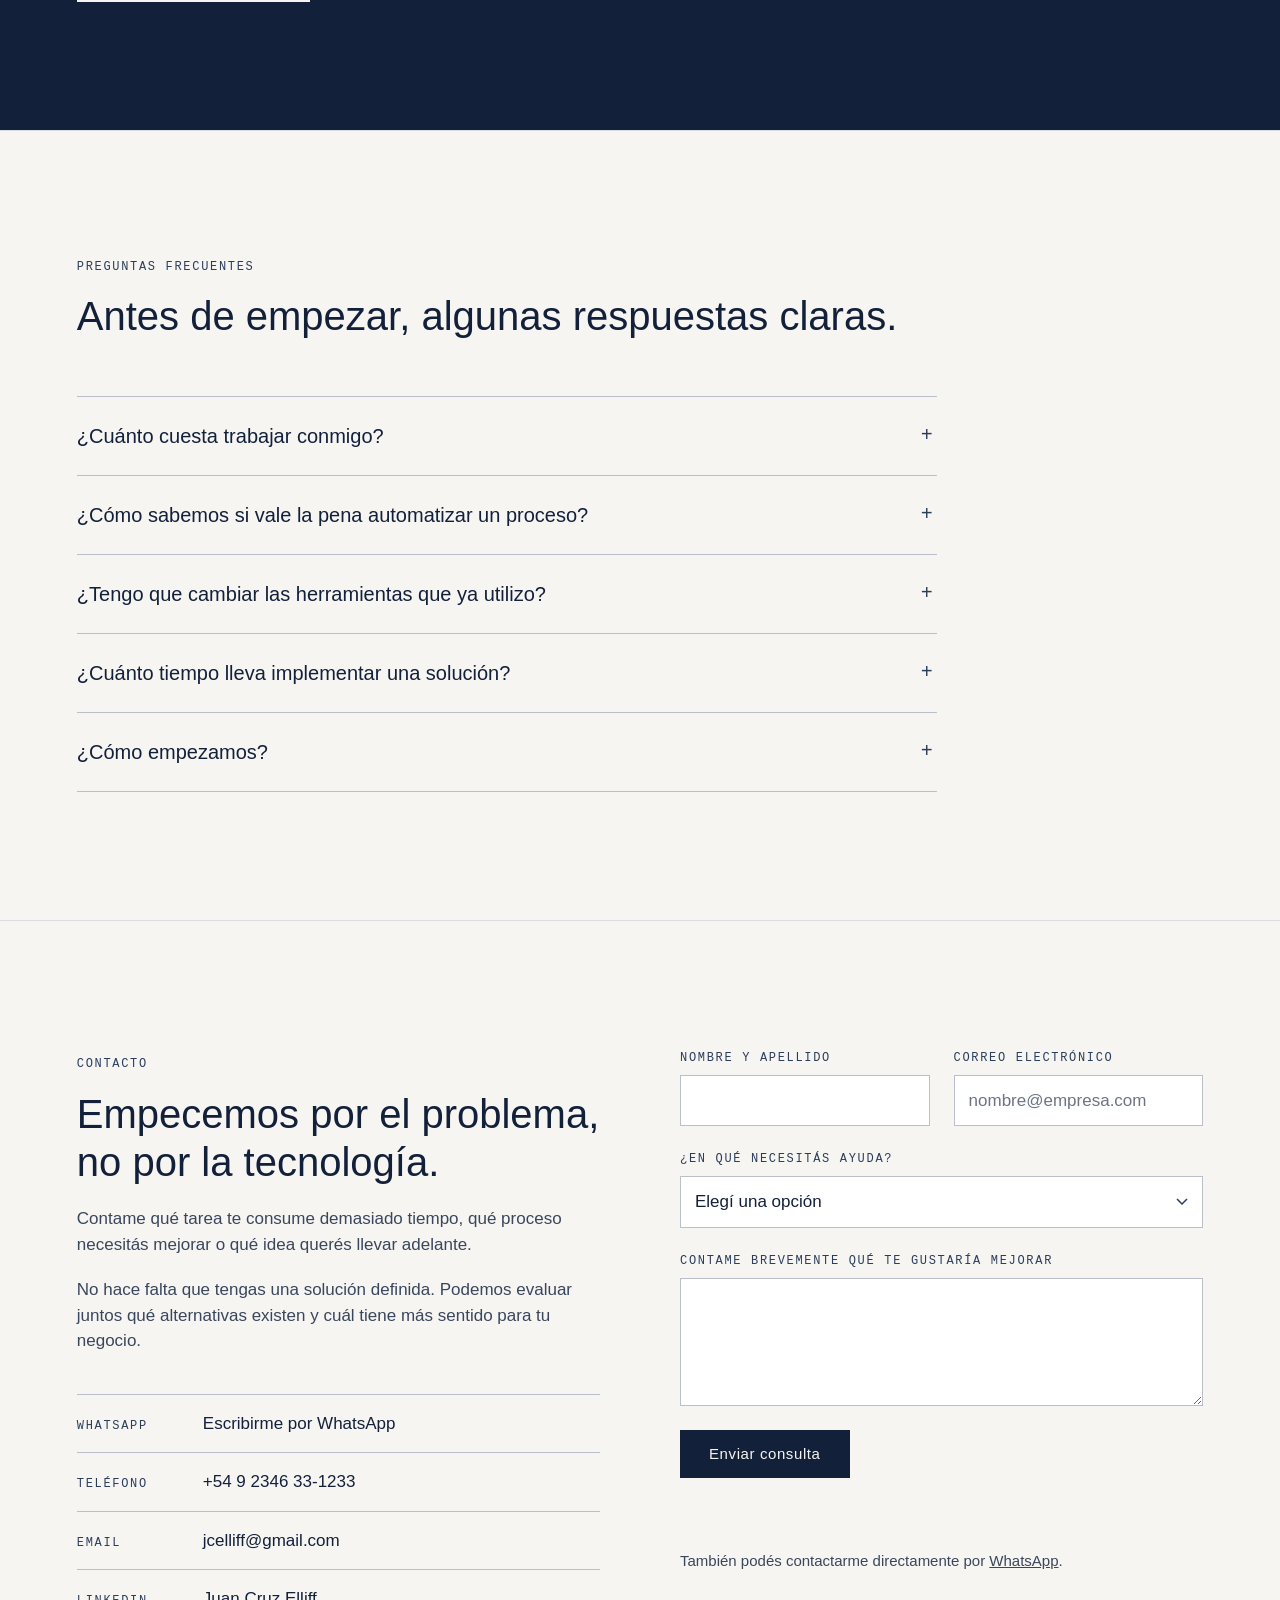
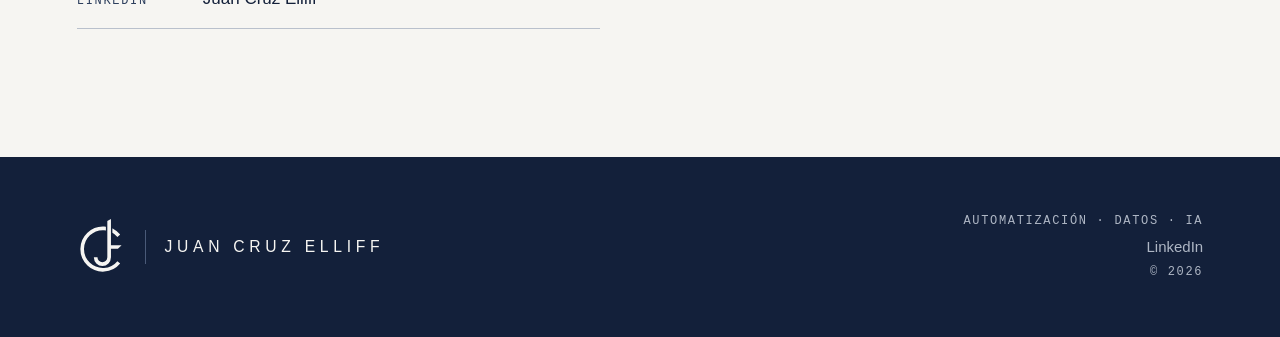
==== commit a2cbfe34: "Copy nuevo por seccion; CTA unificado; descriptor del manual Co-Authored-By: Claude Opus 5.5 <norepl" ====
--- a/index.html
+++ b/index.html
@@ -1,34 +1,35 @@
 <!DOCTYPE html>
-<html lang="es">
+<html lang="es-AR">
 
 <head>
   <meta charset="UTF-8">
   <meta name="viewport" content="width=device-width, initial-scale=1.0">
-  <title>Juan Cruz Elliff — Consultoría en IA y Automatización</title>
-
-  <meta name="description" content="Consultoría en IA y automatización: diseño e implemento sistemas autónomos que ejecutan tareas críticas. Infraestructura digital para escalar sin saturar tu equipo. Diagnóstico inicial sin cargo.">
+  <title>Juan Cruz Elliff — Automatización · Datos · IA para PyMEs</title>
+
+  <meta name="description" content="Automatizo tareas repetitivas, organizo la información y simplifico los procesos de tu negocio: atención de consultas, datos y reportes. Primera conversación de 15 minutos sin costo.">
   <meta name="author" content="Juan Cruz Elliff">
   <meta name="robots" content="index, follow, max-image-preview:large">
-  <meta name="theme-color" content="#080808">
+  <meta name="theme-color" content="#13203A">
   <link rel="canonical" href="https://juancruz.elliff.ar/">
 
   <link rel="icon" type="image/svg+xml" href="/favicon.svg">
+  <link rel="icon" type="image/png" sizes="32x32" href="/favicon-32.png">
   <link rel="apple-touch-icon" href="/apple-touch-icon.png">
 
   <meta property="og:type" content="website">
   <meta property="og:locale" content="es_AR">
   <meta property="og:url" content="https://juancruz.elliff.ar/">
   <meta property="og:site_name" content="Juan Cruz Elliff">
-  <meta property="og:title" content="Juan Cruz Elliff — Consultoría en IA y Automatización">
-  <meta property="og:description" content="Sistemas autónomos que ejecutan tareas críticas. Infraestructura digital para escalar con orden y tecnología real.">
+  <meta property="og:title" content="Juan Cruz Elliff — Automatización · Datos · IA para PyMEs">
+  <meta property="og:description" content="Soluciones que automatizan tareas repetitivas, organizan la información y simplifican procesos. Primera conversación sin costo.">
   <meta property="og:image" content="https://juancruz.elliff.ar/og-cover.jpg">
   <meta property="og:image:width" content="1200">
   <meta property="og:image:height" content="630">
-  <meta property="og:image:alt" content="Juan Cruz Elliff — Consultoría en IA y Automatización">
+  <meta property="og:image:alt" content="Monograma JCE y nombre Juan Cruz Elliff sobre fondo marino">
 
   <meta name="twitter:card" content="summary_large_image">
-  <meta name="twitter:title" content="Juan Cruz Elliff — Consultoría en IA y Automatización">
-  <meta name="twitter:description" content="Sistemas autónomos que ejecutan tareas críticas. Escalá con orden y tecnología real.">
+  <meta name="twitter:title" content="Juan Cruz Elliff — Automatización · Datos · IA para PyMEs">
+  <meta name="twitter:description" content="Soluciones que automatizan tareas repetitivas, organizan la información y simplifican procesos.">
   <meta name="twitter:image" content="https://juancruz.elliff.ar/og-cover.jpg">
 
   <script type="application/ld+json">
@@ -40,28 +41,26 @@
         "@id": "https://juancruz.elliff.ar/#person",
         "name": "Juan Cruz Elliff",
         "url": "https://juancruz.elliff.ar/",
-        "jobTitle": "Consultor en IA y Automatización",
+        "jobTitle": "Consultor en Automatización, Datos e IA",
         "email": "mailto:jcelliff@gmail.com",
         "telephone": "+5492346331233",
-        "sameAs": [
-          "https://www.linkedin.com/in/elliffjuancruz",
-          "https://instagram.com/juanelliff_"
-        ]
+        "knowsAbout": ["Automatización de procesos", "Ingeniería de datos", "Inteligencia artificial aplicada"],
+        "sameAs": ["https://www.linkedin.com/in/elliffjuancruz"]
       },
       {
         "@type": "ProfessionalService",
         "@id": "https://juancruz.elliff.ar/#service",
-        "name": "Juan Cruz Elliff — Consultoría en IA y Automatización",
+        "name": "Juan Cruz Elliff — Automatización · Datos · IA",
         "url": "https://juancruz.elliff.ar/",
         "image": "https://juancruz.elliff.ar/og-cover.jpg",
-        "description": "Consultoría en IA y automatización: sistemas autónomos que ejecutan tareas críticas. Infraestructura digital para escalar sin saturar tu equipo.",
+        "description": "Soluciones que automatizan tareas repetitivas, organizan la información y simplifican procesos de negocio.",
         "areaServed": { "@type": "Country", "name": "Argentina" },
         "provider": { "@id": "https://juancruz.elliff.ar/#person" },
-        "priceRange": "USD 800 - Custom",
+        "priceRange": "Desde USD 800",
         "serviceType": [
-          "Infraestructura Web",
-          "Gestión de Canales",
-          "Automatización Back-Office"
+          "Sitios web profesionales",
+          "Atención automática de consultas",
+          "Automatización de datos, procesos y reportes"
         ],
         "contactPoint": {
           "@type": "ContactPoint",
@@ -83,147 +82,198 @@
   }
   </script>
 
-  <link rel="preconnect" href="https://fonts.googleapis.com">
-  <link rel="preconnect" href="https://fonts.gstatic.com" crossorigin>
-  <link
-    href="https://fonts.googleapis.com/css2?family=Cormorant:ital,wght@0,300;0,400;1,300;1,400&family=Inter:wght@300;400;500&display=swap"
-    rel="stylesheet">
+  <!--
+    Analítica (pendiente de cuenta). Pegar acá el snippet de GA4 o Plausible.
+    Los eventos ya se emiten desde track(): "form_submit" y "whatsapp_click".
+  -->
+
+  <link rel="preload" href="/fonts/jost-latin-300-normal.woff2" as="font" type="font/woff2" crossorigin>
+  <link rel="preload" href="/fonts/jost-latin-400-normal.woff2" as="font" type="font/woff2" crossorigin>
+
   <style>
-    *,
-    *::before,
-    *::after {
-      box-sizing: border-box;
-      margin: 0;
-      padding: 0;
-    }
-
+    /* ── FUENTES (self-hosted, Manual JCE v1.1 §06) ── */
+    @font-face { font-family: 'Jost'; font-weight: 300; font-style: normal; font-display: swap; src: url('/fonts/jost-latin-300-normal.woff2') format('woff2'); }
+    @font-face { font-family: 'Jost'; font-weight: 400; font-style: normal; font-display: swap; src: url('/fonts/jost-latin-400-normal.woff2') format('woff2'); }
+    @font-face { font-family: 'Jost'; font-weight: 500; font-style: normal; font-display: swap; src: url('/fonts/jost-latin-500-normal.woff2') format('woff2'); }
+    @font-face { font-family: 'IBM Plex Mono'; font-weight: 400; font-style: normal; font-display: swap; src: url('/fonts/ibm-plex-mono-latin-400-normal.woff2') format('woff2'); }
+    @font-face { font-family: 'IBM Plex Mono'; font-weight: 500; font-style: normal; font-display: swap; src: url('/fonts/ibm-plex-mono-latin-500-normal.woff2') format('woff2'); }
+
+    /* ── TOKENS (Manual JCE v1.1 §05) ── */
     :root {
-      --black: #080808;
-      --black-2: #0E0E0E;
-      --cream: #EDE8E0;
-      --cream-dim: rgba(237, 232, 224, 0.70);
-      --cream-faint: rgba(237, 232, 224, 0.20);
-      --muted: #8A857E;
-      --muted-hi: #A6A19A;
-      --accent: #C8B89A;
-      --line: rgba(237, 232, 224, 0.10);
-      --line-hi: rgba(237, 232, 224, 0.20);
-    }
-
-    html {
-      scroll-behavior: smooth;
-    }
+      --marino: #13203A;
+      --marino-medio: #2B3D5C;
+      --tinta: #3A465C;
+      --pizarra: #6B7486;
+      --linea: #B9C0CC;
+      --niebla: #D9DDE3;
+      --papel: #F6F5F2;
+      --aux-oscuro: #AEB6C4;
+      --filete-oscuro: #4A5A78;
+
+      --font-sans: 'Jost', 'Futura PT', 'Century Gothic', sans-serif;
+      --font-mono: 'IBM Plex Mono', Menlo, Consolas, monospace;
+
+      --pad-x: clamp(24px, 6vw, 96px);
+      --pad-y: clamp(80px, 10vw, 136px);
+      --max: 1200px;
+    }
+
+    *, *::before, *::after { box-sizing: border-box; margin: 0; padding: 0; }
+
+    html { scroll-behavior: smooth; scroll-padding-top: 84px; }
 
     body {
-      background: var(--black);
-      color: var(--cream);
-      font-family: 'Inter', sans-serif;
+      background: var(--papel);
+      color: var(--tinta);
+      font-family: var(--font-sans);
+      font-weight: 400;
+      font-size: 17px;
+      line-height: 1.5;
+      -webkit-font-smoothing: antialiased;
+    }
+
+    a { color: inherit; }
+    :focus-visible { outline: 2px solid var(--marino-medio); outline-offset: 3px; }
+    .on-dark :focus-visible { outline-color: var(--papel); }
+
+    .container { max-width: var(--max); margin: 0 auto; }
+    .section { padding: var(--pad-y) var(--pad-x); border-top: 1px solid var(--niebla); }
+    .on-dark { background: var(--marino); color: var(--papel); border-top: none; }
+
+    /* ── TIPOGRAFÍA (escala del manual, pantalla) ── */
+    .label {
+      font-family: var(--font-mono);
+      font-size: 12px;
+      line-height: 1.4;
+      letter-spacing: 0.14em;
+      text-transform: uppercase;
+      color: var(--marino-medio);
+    }
+    .on-dark .label { color: var(--aux-oscuro); }
+
+    h1, .h1 {
       font-weight: 300;
-      line-height: 1.6;
-      overflow-x: hidden;
-      -webkit-font-smoothing: antialiased;
-      -moz-osx-font-smoothing: grayscale;
-    }
-
-    ::-webkit-scrollbar {
+      font-size: clamp(40px, 6vw, 64px);
+      line-height: 1.15;
+      color: inherit;
+    }
+    h2 {
+      font-weight: 300;
+      font-size: clamp(30px, 4vw, 40px);
+      line-height: 1.2;
+      color: var(--marino);
+    }
+    .on-dark h2 { color: var(--papel); }
+    h3 {
+      font-weight: 500;
+      font-size: 24px;
+      line-height: 1.3;
+      letter-spacing: 0.02em;
+      color: var(--marino);
+    }
+    p { max-width: 65ch; }
+    .lead { font-size: 19px; line-height: 1.5; }
+    .muted-dark { color: var(--aux-oscuro); }
+
+    .section-head { display: grid; gap: 16px; margin-bottom: 56px; }
+
+    /* ── BOTONES ── */
+    .btn {
+      display: inline-flex;
+      align-items: center;
+      gap: 12px;
+      min-height: 48px;
+      padding: 0 28px;
+      font-family: var(--font-sans);
+      font-size: 15px;
+      font-weight: 500;
+      letter-spacing: 0.04em;
+      text-decoration: none;
+      border: 1px solid var(--marino);
+      background: var(--marino);
+      color: var(--papel);
+      cursor: pointer;
+      transition: background 0.2s, color 0.2s, border-color 0.2s;
+    }
+    .btn:hover { background: var(--marino-medio); border-color: var(--marino-medio); }
+    .btn-ghost { background: transparent; color: var(--marino); }
+    .btn-ghost:hover { background: var(--marino); color: var(--papel); }
+    .on-dark .btn { background: var(--papel); color: var(--marino); border-color: var(--papel); }
+    .on-dark .btn:hover { background: var(--niebla); border-color: var(--niebla); }
+    .on-dark .btn-ghost { background: transparent; color: var(--papel); border-color: var(--filete-oscuro); }
+    .on-dark .btn-ghost:hover { border-color: var(--papel); background: transparent; }
+    .btn[disabled] { opacity: 0.6; cursor: default; }
+
+    /* ── MARCA: composición horizontal (Especificaciones §03) ──
+       H = altura del monograma. Separación 0,33H a cada lado del filete.
+       Nombre: Jost 400, mayúsculas, cuerpo 0,28H, tracking 0,30em. */
+    .brand {
+      --H: 44px;
+      display: inline-flex;
+      align-items: center;
+      text-decoration: none;
+      color: inherit;
+    }
+    .brand-mark { width: calc(var(--H) * 8 / 9); height: var(--H); flex-shrink: 0; }
+    .brand-rule {
       width: 1px;
-    }
-
-    ::-webkit-scrollbar-thumb {
-      background: var(--muted);
-    }
-
-    /* ── UTILITY ─────────────────────────────── */
-    .u-label {
-      font-size: 0.62rem;
-      letter-spacing: 0.22em;
+      height: calc(var(--H) * 0.6);
+      margin: 0 calc(var(--H) * 0.33);
+      background: var(--linea);
+    }
+    .on-dark .brand-rule, .nav-dark .brand-rule { background: var(--filete-oscuro); }
+    .brand-name {
+      font-weight: 400;
+      font-size: calc(var(--H) * 0.28);
+      letter-spacing: 0.30em;
+      margin-right: -0.30em; /* compensa el tracking final */
       text-transform: uppercase;
-      color: var(--accent);
-      font-weight: 500;
-    }
-
-    /* ── NAV ─────────────────────────────────── */
-    nav {
+      white-space: nowrap;
+      line-height: 1;
+    }
+
+    /* ── NAV ── */
+    .nav {
       position: fixed;
       inset: 0 0 auto 0;
-      z-index: 200;
+      z-index: 100;
       height: 76px;
-      padding: 0 64px;
+      padding: 0 var(--pad-x);
       display: flex;
       align-items: center;
       justify-content: space-between;
-      transition: background 0.5s, border-color 0.5s;
-      border-bottom: 1px solid transparent;
-    }
-
-    nav.scrolled {
-      background: rgba(8, 8, 8, 0.90);
-      backdrop-filter: blur(28px);
-      -webkit-backdrop-filter: blur(28px);
-      border-bottom-color: var(--line);
-    }
-
-    .nav-name {
-      font-family: 'Cormorant', serif;
-      font-weight: 400;
-      font-size: 1.05rem;
-      letter-spacing: 0.12em;
-      color: var(--cream);
+      background: var(--papel);
+      color: var(--marino);
+      border-bottom: 1px solid var(--niebla);
+      transition: background 0.3s, color 0.3s, border-color 0.3s;
+    }
+    .nav.nav-dark { background: var(--marino); color: var(--papel); border-bottom-color: transparent; }
+
+    .nav-links { display: flex; align-items: center; gap: 32px; }
+    .nav-links a:not(.btn) {
+      font-size: 15px;
       text-decoration: none;
-    }
-
-    .nav-links {
-      display: flex;
-      align-items: center;
-      gap: 40px;
-    }
-
-    .nav-links a {
-      font-size: 0.65rem;
-      letter-spacing: 0.18em;
-      text-transform: uppercase;
-      color: var(--muted-hi);
-      text-decoration: none;
-      transition: color 0.3s;
-    }
-
-    .nav-links a:hover {
-      color: var(--cream);
-    }
-
-    .nav-cta {
-      font-size: 0.65rem;
-      letter-spacing: 0.18em;
-      text-transform: uppercase;
-      color: var(--cream) !important;
-      text-decoration: none;
-      border-bottom: 1px solid var(--cream-faint);
-      padding-bottom: 2px;
-      transition: border-color 0.3s !important;
-    }
-
-    .nav-cta:hover {
-      border-color: var(--cream-dim) !important;
-    }
-
-    /* mobile */
+      color: inherit;
+      opacity: 0.85;
+    }
+    .nav-links a:not(.btn):hover { opacity: 1; text-decoration: underline; text-underline-offset: 6px; }
+    .nav .btn { min-height: 40px; padding: 0 20px; }
+    .nav.nav-dark .btn { background: var(--papel); color: var(--marino); border-color: var(--papel); }
+
     .nav-toggle {
       display: none;
+      width: 44px;
+      height: 44px;
+      align-items: center;
+      justify-content: center;
       flex-direction: column;
       gap: 6px;
       background: none;
       border: none;
+      color: inherit;
       cursor: pointer;
-      padding: 4px;
-    }
-
-    .nav-toggle span {
-      display: block;
-      width: 22px;
-      height: 1px;
-      background: var(--cream);
-      transition: all 0.3s;
-    }
+    }
+    .nav-toggle span { display: block; width: 22px; height: 1.5px; background: currentColor; }
 
     .nav-mobile {
       display: none;
@@ -231,1093 +281,483 @@
       top: 76px;
       left: 0;
       right: 0;
-      background: rgba(8, 8, 8, 0.98);
-      padding: 36px 24px 44px;
+      padding: 24px var(--pad-x) 32px;
+      background: var(--papel);
+      color: var(--marino);
+      border-bottom: 1px solid var(--niebla);
       flex-direction: column;
-      gap: 28px;
-      border-bottom: 1px solid var(--line-hi);
-    }
-
-    .nav-mobile.open {
-      display: flex;
-    }
-
-    .nav-mobile a {
-      font-size: 0.7rem;
-      letter-spacing: 0.18em;
-      text-transform: uppercase;
-      color: var(--muted-hi);
-      text-decoration: none;
-    }
-
-    @media (max-width: 768px) {
-      nav {
-        padding: 0 24px;
-      }
-
-      .nav-links {
-        display: none;
-      }
-
-      .nav-toggle {
-        display: flex;
-      }
-    }
-
-    /* ── HERO ────────────────────────────────── */
+      gap: 20px;
+    }
+    .nav-mobile.open { display: flex; }
+    .nav-mobile a:not(.btn) { font-size: 17px; text-decoration: none; }
+    .nav-mobile .btn { align-self: flex-start; }
+
+    @media (max-width: 900px) {
+      .nav-links { display: none; }
+      .nav-toggle { display: flex; }
+      .brand { --H: 38px; }
+    }
+
+    /* ── HERO ── */
     .hero {
       min-height: 100vh;
       display: flex;
-      flex-direction: column;
-      justify-content: flex-end;
-      padding: 38px 64px 44px;
+      align-items: center;
+      padding: 140px var(--pad-x) 96px;
+    }
+    .hero .container { width: 100%; }
+    .hero h1 { max-width: 16ch; margin: 24px 0 28px; }
+    .hero .lead { color: var(--papel); max-width: 56ch; }
+    .hero-sub { color: var(--aux-oscuro); max-width: 60ch; margin-top: 16px; }
+    .hero-actions { display: flex; flex-wrap: wrap; gap: 16px; margin-top: 40px; }
+    .hero-note { margin-top: 20px; font-family: var(--font-mono); font-size: 13px; color: var(--aux-oscuro); }
+
+    /* ── SOBRE MÍ ── */
+    .about-grid { display: grid; grid-template-columns: 1fr 1.4fr; gap: 64px; align-items: start; }
+    .about-grid p + p, .mt { margin-top: 20px; }
+    .about-grid strong { font-weight: 500; color: var(--marino); }
+    .stack { display: flex; flex-wrap: wrap; gap: 8px; margin-top: 32px; }
+    .chip {
+      font-family: var(--font-mono);
+      font-size: 12px;
+      letter-spacing: 0.08em;
+      color: var(--tinta);
+      border: 1px solid var(--linea);
+      padding: 6px 12px;
+    }
+
+    /* ── SERVICIOS ── */
+    .services { border-top: 1px solid var(--linea); }
+    .service {
+      display: grid;
+      grid-template-columns: 56px 1fr 220px;
+      gap: 40px;
+      padding: 48px 0;
+      border-bottom: 1px solid var(--linea);
+    }
+    .srv-num { font-family: var(--font-mono); font-size: 14px; color: var(--marino-medio); padding-top: 6px; }
+    .service h3 { margin-bottom: 12px; }
+    .srv-body p + p { margin-top: 12px; }
+    .service .chips { display: flex; flex-wrap: wrap; gap: 8px; margin-top: 20px; }
+    .price { text-align: right; }
+    .price-label { font-family: var(--font-mono); font-size: 12px; letter-spacing: 0.14em; text-transform: uppercase; color: var(--marino-medio); }
+    .price-value { font-weight: 300; font-size: 40px; line-height: 1.1; color: var(--marino); margin: 6px 0; }
+    .price-value small { font-family: var(--font-mono); font-size: 14px; font-weight: 400; margin-right: 6px; }
+    .price-text { font-size: 32px; }
+    .price-sub { font-size: 14px; line-height: 1.4; color: var(--tinta); }
+
+    /* ── PROCESO ── */
+    .steps { display: grid; grid-template-columns: repeat(4, 1fr); gap: 0; border-top: 1px solid var(--linea); list-style: none; }
+    .step { padding: 32px 28px 8px 0; }
+    .step + .step { padding-left: 28px; border-left: 1px solid var(--niebla); }
+    .step-num { font-family: var(--font-mono); font-size: 12px; letter-spacing: 0.14em; color: var(--marino-medio); }
+    .step h3 { font-size: 20px; margin: 12px 0 10px; }
+    .step p { font-size: 16px; }
+
+    /* ── SITUACIONES ── */
+    .cases { display: grid; grid-template-columns: repeat(3, 1fr); gap: 24px; }
+    .case { border: 1px solid var(--linea); padding: 32px 28px; display: flex; flex-direction: column; gap: 14px; }
+    .case h3 { font-size: 20px; }
+    .case p { font-size: 16px; }
+    .case-fix { margin-top: auto; padding-top: 16px; border-top: 1px solid var(--niebla); display: grid; gap: 6px; }
+    .case-fix p { color: var(--marino); }
+
+    /* ── POSICIONAMIENTO ── */
+    .statement { text-align: left; }
+    .statement .h1 { max-width: 22ch; margin: 20px 0 24px; color: var(--papel); }
+    .statement p { color: var(--aux-oscuro); }
+    .statement .btn { margin-top: 36px; }
+
+    /* ── FAQ ── */
+    .faq { border-top: 1px solid var(--linea); max-width: 860px; }
+    .faq details { border-bottom: 1px solid var(--linea); }
+    .faq summary {
+      list-style: none;
+      cursor: pointer;
+      padding: 24px 40px 24px 0;
       position: relative;
-      overflow: hidden;
-    }
-
-    /* Ghost text in background */
-    .hero-ghost {
+      font-size: 20px;
+      font-weight: 500;
+      color: var(--marino);
+    }
+    .faq summary::-webkit-details-marker { display: none; }
+    .faq summary::after {
+      content: '+';
       position: absolute;
-      right: -0.04em;
+      right: 4px;
       top: 50%;
-      transform: translateY(-58%);
-      font-family: 'Cormorant', serif;
-      font-size: clamp(16rem, 26vw, 30rem);
-      font-weight: 300;
-      line-height: 0.9;
-      color: rgba(237, 232, 224, 0.022);
-      pointer-events: none;
-      user-select: none;
-      letter-spacing: -0.05em;
-      white-space: nowrap;
-    }
-
-    /* Thin horizontal line through hero */
-    .hero-line-deco {
-      position: absolute;
-      left: 0;
-      right: 0;
-      top: 50%;
-      height: 1px;
-      background: var(--line);
-      pointer-events: none;
-    }
-
-    .hero-inner {
-      position: relative;
-      z-index: 2;
-      max-width: 1100px;
-    }
-
-    .hero-eyebrow {
-      margin-bottom: 44px;
-      opacity: 0;
-      animation: fadeUp 0.9s cubic-bezier(0.16, 1, 0.3, 1) 0.2s forwards;
-    }
-
-    /* Line-reveal hero headline */
-    .hero-headline {
-      font-family: 'Cormorant', serif;
-      font-weight: 300;
-      font-size: clamp(3.8rem, 9.5vw, 9.5rem);
-      line-height: 1.0;
-      letter-spacing: -0.025em;
-      margin-bottom: 56px;
-    }
-
-    .hero-headline-wrap {
-      overflow: hidden;
-      display: block;
-      padding-bottom: 0.18em;
-      margin-bottom: -0.18em;
-    }
-
-    .hero-headline-line {
-      display: block;
-      transform: translateY(108%);
-      animation: lineReveal 1.1s cubic-bezier(0.16, 1, 0.3, 1) forwards;
-    }
-
-    .hero-headline-line.l1 {
-      animation-delay: 0.35s;
-    }
-
-    .hero-headline-line.l2 {
-      animation-delay: 0.50s;
-    }
-
-    .hero-headline-line.l3 {
-      animation-delay: 0.65s;
-    }
-
-    .hero-headline-line em {
-      font-style: italic;
-      color: var(--cream-dim);
-    }
-
-    @keyframes lineReveal {
-      to {
-        transform: translateY(0);
-      }
-    }
-
-    @keyframes fadeUp {
-      from {
-        opacity: 0;
-        transform: translateY(16px);
-      }
-
-      to {
-        opacity: 1;
-        transform: translateY(0);
-      }
-    }
-
-    .hero-foot {
-      display: flex;
-      align-items: flex-end;
-      justify-content: space-between;
-      gap: 40px;
-      flex-wrap: wrap;
-      opacity: 0;
-      animation: fadeUp 1s cubic-bezier(0.16, 1, 0.3, 1) 0.9s forwards;
-    }
-
-    .hero-sub {
-      font-size: 0.88rem;
-      color: var(--muted-hi);
-      line-height: 1.85;
-      max-width: 340px;
-      font-weight: 300;
-    }
-
-    .hero-btn {
-      display: inline-flex;
-      align-items: center;
-      gap: 14px;
-      font-size: 0.68rem;
-      letter-spacing: 0.18em;
-      text-transform: uppercase;
-      color: var(--cream);
-      text-decoration: none;
-      transition: gap 0.4s;
-    }
-
-    .hero-btn:hover {
-      gap: 22px;
-    }
-
-    .hero-btn-line {
-      display: block;
-      width: 40px;
-      height: 1px;
-      background: var(--cream);
-      position: relative;
-      transition: width 0.4s;
-    }
-
-    .hero-btn:hover .hero-btn-line {
-      width: 56px;
-    }
-
-    .hero-btn-line::after {
-      content: '';
-      position: absolute;
-      right: 0;
-      top: -3px;
-      width: 7px;
-      height: 7px;
-      border-right: 1px solid var(--cream);
-      border-top: 1px solid var(--cream);
-      transform: rotate(45deg);
-    }
-
-    /* Scroll indicator */
-    .hero-scroll {
-      position: absolute;
-      bottom: 88px;
-      right: 64px;
-      display: flex;
-      flex-direction: column;
-      align-items: center;
-      gap: 12px;
-      z-index: 2;
-    }
-
-    .hero-scroll-text {
-      font-size: 0.55rem;
-      letter-spacing: 0.25em;
-      text-transform: uppercase;
-      color: var(--muted);
-      writing-mode: vertical-rl;
-    }
-
-    .hero-scroll-bar {
-      width: 1px;
-      height: 64px;
-      background: linear-gradient(to bottom, var(--cream-faint), transparent);
-      animation: scrollPulse 2.8s ease-in-out infinite;
-    }
-
-    @keyframes scrollPulse {
-
-      0%,
-      100% {
-        opacity: 0.25;
-      }
-
-      50% {
-        opacity: 0.7;
-      }
-    }
-
-    /* ── SECTIONS BASE ───────────────────────── */
-    .section {
-      padding: 148px 64px;
-    }
-
-    .section-dark {
-      background: var(--black-2);
-    }
-
-    .container {
-      max-width: 1200px;
-      margin: 0 auto;
-    }
-
-    .hr {
-      border: none;
-      border-top: 1px solid var(--line);
-    }
-
-    /* ── MANIFIESTO ──────────────────────────── */
-    .manifesto-grid {
-      display: grid;
-      grid-template-columns: 260px 1fr;
-      gap: 80px;
-      align-items: start;
-    }
-
-    .manifesto-left {
-      padding-top: 8px;
-    }
-
-    .manifesto-about {
-      font-size: 0.84rem;
-      color: var(--muted-hi);
-      line-height: 1.95;
-      margin-top: 20px;
-    }
-
-    .manifesto-nums {
-      margin-top: 56px;
-      padding-top: 40px;
-      border-top: 1px solid var(--line);
-      display: flex;
-      flex-direction: column;
-      gap: 28px;
-    }
-
-    .m-num-val {
-      font-family: 'Cormorant', serif;
-      font-size: 3rem;
-      font-weight: 300;
-      line-height: 1;
-      letter-spacing: -0.03em;
-      color: var(--cream);
-      margin-bottom: 4px;
-    }
-
-    .m-num-lbl {
-      font-size: 0.6rem;
-      letter-spacing: 0.18em;
-      text-transform: uppercase;
-      color: var(--muted);
-    }
-
-    .manifesto-right {}
-
-    .manifesto-statement {
-      font-family: 'Cormorant', serif;
-      font-weight: 300;
-      font-size: clamp(1.75rem, 3.2vw, 3.2rem);
-      line-height: 1.28;
-      letter-spacing: -0.015em;
-      color: var(--cream);
-      margin-bottom: 44px;
-    }
-
-    .manifesto-statement em {
-      font-style: italic;
-      color: var(--cream-dim);
-    }
-
-    .manifesto-body {
-      font-size: 0.88rem;
-      color: var(--muted-hi);
-      line-height: 1.9;
-      max-width: 500px;
-    }
-
-    .manifesto-tags {
-      display: flex;
-      flex-wrap: wrap;
-      gap: 8px;
-      margin-top: 36px;
-    }
-
-    .m-tag {
-      font-size: 0.58rem;
-      letter-spacing: 0.18em;
-      text-transform: uppercase;
-      color: var(--muted);
-      border: 1px solid var(--line-hi);
-      padding: 6px 14px;
-    }
-
-    /* ── SERVICES ────────────────────────────── */
-    .services-head {
-      display: grid;
-      grid-template-columns: 1fr 1fr;
-      gap: 80px;
-      align-items: end;
-      margin-bottom: 80px;
-    }
-
-    .services-head-right {
-      font-size: 0.85rem;
-      color: var(--muted-hi);
-      line-height: 1.9;
-      max-width: 380px;
-      justify-self: end;
-    }
-
-    .service-row {
-      border-top: 1px solid var(--line-hi);
-      padding: 56px 0;
-      display: grid;
-      grid-template-columns: 56px 1fr 200px;
-      gap: 56px;
-      align-items: start;
-      position: relative;
-      transition: border-top-color 0.5s;
-    }
-
-    .service-row:last-child {
-      border-bottom: 1px solid var(--line-hi);
-    }
-
-    .service-row::after {
-      content: '';
-      position: absolute;
-      inset: 0;
-      background: rgba(237, 232, 224, 0.012);
-      opacity: 0;
-      transition: opacity 0.4s;
-      pointer-events: none;
-    }
-
-    .service-row:hover {
-      border-top-color: rgba(237, 232, 224, 0.28);
-    }
-
-    .service-row:hover::after {
-      opacity: 1;
-    }
-
-    .srv-num {
-      font-family: 'Cormorant', serif;
-      font-size: 0.95rem;
-      font-weight: 300;
-      color: var(--muted);
-      letter-spacing: 0.06em;
-      padding-top: 10px;
-    }
-
-    .srv-body {}
-
-    .srv-title {
-      font-family: 'Cormorant', serif;
-      font-weight: 300;
-      font-size: clamp(1.9rem, 3.2vw, 3.2rem);
-      line-height: 1.1;
-      letter-spacing: -0.015em;
-      margin-bottom: 20px;
-    }
-
-    .srv-title em {
-      font-style: italic;
-    }
-
-    .srv-desc {
-      font-size: 0.86rem;
-      color: var(--muted-hi);
-      line-height: 1.9;
-      max-width: 440px;
-    }
-
-    .srv-chips {
-      display: flex;
-      flex-wrap: wrap;
-      gap: 8px;
-      margin-top: 24px;
-    }
-
-    .srv-chip {
-      font-size: 0.58rem;
-      letter-spacing: 0.16em;
-      text-transform: uppercase;
-      color: var(--muted);
-      border: 1px solid var(--line-hi);
-      padding: 5px 12px;
-    }
-
-    .srv-price {
-      text-align: right;
-      padding-top: 10px;
-    }
-
-    .srv-price-label {
-      font-size: 0.58rem;
-      letter-spacing: 0.2em;
-      text-transform: uppercase;
-      color: var(--muted-hi);
-      margin-bottom: 8px;
-    }
-
-    .srv-price-value {
-      font-family: 'Cormorant', serif;
-      font-size: 2.4rem;
-      font-weight: 300;
-      line-height: 1;
-      letter-spacing: -0.02em;
-      color: var(--cream);
-    }
-
-    .srv-price-sub {
-      font-size: 0.62rem;
-      color: var(--muted);
-      letter-spacing: 0.1em;
-      margin-top: 6px;
-      line-height: 1.6;
-    }
-
-    /* ── STATEMENT ───────────────────────────── */
-    .statement {
-      padding: 160px 64px;
-      text-align: center;
-      border-top: 1px solid var(--line);
-      border-bottom: 1px solid var(--line);
-    }
-
-    .statement-pre {
-      margin-bottom: 40px;
-    }
-
-    .statement-text {
-      font-family: 'Cormorant', serif;
-      font-weight: 300;
-      font-size: clamp(2rem, 5.5vw, 5.5rem);
-      line-height: 1.14;
-      letter-spacing: -0.025em;
-      max-width: 940px;
-      margin: 0 auto 48px;
-    }
-
-    .statement-text em {
-      font-style: italic;
-      color: var(--cream-dim);
-    }
-
-    .statement-sub {
-      font-size: 0.85rem;
-      color: var(--muted-hi);
-      max-width: 380px;
-      margin: 0 auto 56px;
-      line-height: 1.85;
-    }
-
-    /* ── CONTACT ─────────────────────────────── */
-    .contact-grid {
-      display: grid;
-      grid-template-columns: 1fr 1fr;
-      gap: 120px;
-      align-items: start;
-    }
-
-    .contact-headline {
-      font-family: 'Cormorant', serif;
-      font-weight: 300;
-      font-size: clamp(2.4rem, 4.5vw, 4.5rem);
-      line-height: 1.08;
-      letter-spacing: -0.025em;
-      margin-bottom: 32px;
-    }
-
-    .contact-headline em {
-      font-style: italic;
-    }
-
-    .contact-body {
-      font-size: 0.86rem;
-      color: var(--muted-hi);
-      line-height: 1.9;
-      margin-bottom: 52px;
-      max-width: 360px;
-    }
-
-    .contact-items {
-      display: flex;
-      flex-direction: column;
-      gap: 18px;
-    }
-
-    .c-item {
-      display: flex;
-      align-items: baseline;
-      gap: 0;
-      border-bottom: 1px solid var(--line);
-      padding-bottom: 18px;
-    }
-
-    .c-item:last-child {
-      border-bottom: none;
-    }
-
-    .c-lbl {
-      font-size: 0.58rem;
-      letter-spacing: 0.2em;
-      text-transform: uppercase;
-      color: var(--muted);
-      width: 88px;
-      flex-shrink: 0;
-    }
-
-    .c-val {
-      font-size: 0.86rem;
-      color: var(--cream-dim);
-      text-decoration: none;
-      transition: color 0.3s;
-    }
-
-    .c-val:hover {
-      color: var(--cream);
-    }
-
-    /* Form */
-    .contact-form {}
-
-    .f-group {
-      margin-bottom: 28px;
-    }
-
-    .f-group label {
-      display: block;
-      font-size: 0.75rem;
-      letter-spacing: 0.1em;
-      text-transform: uppercase;
-      color: var(--muted-hi);
-      margin-bottom: 12px;
-    }
-
-    .f-group input,
-    .f-group textarea {
+      transform: translateY(-50%);
+      font-family: var(--font-mono);
+      font-weight: 400;
+      color: var(--marino-medio);
+    }
+    .faq details[open] summary::after { content: '−'; }
+    .faq .answer { padding: 0 0 24px; display: grid; gap: 12px; }
+
+    /* ── CONTACTO ── */
+    .contact-grid { display: grid; grid-template-columns: 1fr 1fr; gap: 80px; align-items: start; }
+    .contact-grid h2 { margin: 16px 0 20px; }
+    .contact-list { margin-top: 40px; border-top: 1px solid var(--linea); }
+    .c-item { display: grid; grid-template-columns: 110px 1fr; gap: 16px; padding: 16px 0; border-bottom: 1px solid var(--linea); align-items: baseline; }
+    .c-lbl { font-family: var(--font-mono); font-size: 12px; letter-spacing: 0.14em; text-transform: uppercase; color: var(--marino-medio); }
+    .c-val { color: var(--marino); text-decoration: none; }
+    .c-val:hover { text-decoration: underline; text-underline-offset: 4px; }
+
+    .form { display: grid; gap: 24px; }
+    .f-row { display: grid; grid-template-columns: 1fr 1fr; gap: 24px; }
+    .field { display: grid; gap: 8px; }
+    .field label { font-family: var(--font-mono); font-size: 12px; letter-spacing: 0.14em; text-transform: uppercase; color: var(--marino-medio); }
+    .field input, .field select, .field textarea {
       width: 100%;
-      background: transparent;
-      border: none;
-      border-bottom: 1px solid var(--line-hi);
-      padding: 10px 0 14px;
-      color: var(--cream);
-      font-family: 'Inter', sans-serif;
-      font-size: 0.88rem;
-      font-weight: 300;
-      outline: none;
-      transition: border-color 0.3s;
+      font: inherit;
+      color: var(--marino);
+      background: #FFFFFF;
+      border: 1px solid var(--linea);
       border-radius: 0;
+      padding: 12px 14px;
       -webkit-appearance: none;
-    }
-
-    .f-group input::placeholder,
-    .f-group textarea::placeholder {
-      color: var(--muted);
-      opacity: 1;
-    }
-
-    .f-group input:focus,
-    .f-group textarea:focus {
-      border-bottom-color: var(--cream-dim);
-    }
-
-    .f-group textarea {
-      resize: none;
-      min-height: 96px;
-    }
-
-    .f-row {
-      display: grid;
-      grid-template-columns: 1fr 1fr;
-      gap: 28px;
-    }
-
-    .f-submit {
-      background: var(--cream);
-      color: var(--black);
-      border: none;
-      padding: 18px 52px;
-      font-family: 'Inter', sans-serif;
-      font-size: 0.65rem;
-      font-weight: 500;
-      letter-spacing: 0.2em;
-      text-transform: uppercase;
-      cursor: pointer;
-      margin-top: 12px;
-      transition: background 0.3s;
-    }
-
-    .f-submit:hover {
-      background: var(--accent);
-    }
-
-    /* ── FOOTER ──────────────────────────────── */
-    footer {
-      padding: 44px 64px;
-      border-top: 1px solid var(--line);
-    }
-
-    .footer-inner {
-      max-width: 1200px;
-      margin: 0 auto;
-      display: flex;
-      align-items: center;
-      justify-content: space-between;
-      gap: 24px;
-      flex-wrap: wrap;
-    }
-
-    .f-name {
-      font-family: 'Cormorant', serif;
-      font-size: 0.95rem;
-      font-weight: 400;
-      letter-spacing: 0.1em;
-      color: var(--cream-dim);
-    }
-
-    .f-copy {
-      font-size: 0.6rem;
-      letter-spacing: 0.16em;
-      text-transform: uppercase;
-      color: var(--muted);
-    }
-
-    .f-links {
-      display: flex;
-      gap: 32px;
-    }
-
-    .f-links a {
-      font-size: 0.6rem;
-      letter-spacing: 0.16em;
-      text-transform: uppercase;
-      color: var(--muted);
-      text-decoration: none;
-      transition: color 0.3s;
-    }
-
-    .f-links a:hover {
-      color: var(--cream-dim);
-    }
-
-    /* ── REVEAL ANIMATIONS ───────────────────── */
-    .reveal {
-      opacity: 0;
-      transform: translateY(22px);
-      transition: opacity 1s cubic-bezier(0.16, 1, 0.3, 1),
-        transform 1s cubic-bezier(0.16, 1, 0.3, 1);
-    }
-
-    .reveal.in {
-      opacity: 1;
-      transform: translateY(0);
-    }
-
-    .reveal-fade {
-      opacity: 0;
-      transition: opacity 1.1s ease;
-    }
-
-    .reveal-fade.in {
-      opacity: 1;
-    }
-
-    .d1 {
-      transition-delay: 0.10s;
-    }
-
-    .d2 {
-      transition-delay: 0.22s;
-    }
-
-    .d3 {
-      transition-delay: 0.34s;
-    }
-
-    .d4 {
-      transition-delay: 0.46s;
-    }
-
-    /* ── RESPONSIVE ──────────────────────────── */
-    @media (max-width: 1100px) {
-      .service-row {
-        grid-template-columns: 44px 1fr;
-        gap: 36px;
-      }
-
-      .srv-price {
-        grid-column: 2;
-        text-align: left;
-      }
-
-      .services-head {
-        grid-template-columns: 1fr;
-        gap: 24px;
-      }
-
-      .services-head-right {
-        justify-self: start;
-      }
-
-      .manifesto-grid {
-        grid-template-columns: 1fr;
-        gap: 56px;
-      }
-    }
-
-    @media (max-width: 768px) {
-      .section {
-        padding: 100px 24px;
-      }
-
-      .statement {
-        padding: 100px 24px;
-      }
-
-      .hero {
-        padding: 0 24px 60px;
-      }
-
-      .hero-scroll {
-        display: none;
-      }
-
-      .hero-headline {
-        font-size: clamp(3rem, 13vw, 5rem);
-      }
-
-      .contact-grid {
-        grid-template-columns: 1fr;
-        gap: 64px;
-      }
-
-      .service-row {
-        grid-template-columns: 1fr;
-        gap: 16px;
-        padding: 44px 0;
-      }
-
-      .srv-num {
-        display: none;
-      }
-
-      .srv-price {
-        text-align: left;
-      }
-
-      .f-row {
-        grid-template-columns: 1fr;
-        gap: 0;
-      }
-
-      footer {
-        padding: 36px 24px;
-      }
-
-      .footer-inner {
-        flex-direction: column;
-        align-items: flex-start;
-        gap: 12px;
-      }
-    }
-
+      appearance: none;
+    }
+    .field select {
+      background-image: url("data:image/svg+xml,%3Csvg xmlns='http://www.w3.org/2000/svg' width='12' height='8' viewBox='0 0 12 8'%3E%3Cpath d='M1 1l5 5 5-5' fill='none' stroke='%232B3D5C' stroke-width='1.5'/%3E%3C/svg%3E");
+      background-repeat: no-repeat;
+      background-position: right 14px center;
+      padding-right: 40px;
+    }
+    .field textarea { min-height: 128px; resize: vertical; }
+    .field input::placeholder, .field textarea::placeholder { color: var(--pizarra); }
+    .field input:focus, .field select:focus, .field textarea:focus { border-color: var(--marino-medio); outline: 1px solid var(--marino-medio); }
+    .form-status { min-height: 24px; font-size: 15px; color: var(--marino); }
+    .form .btn { justify-self: start; }
+    .form-alt { font-size: 15px; color: var(--tinta); }
+
+    /* ── FOOTER ── */
+    footer { padding: 56px var(--pad-x); }
+    .footer-inner { display: flex; flex-wrap: wrap; align-items: center; justify-content: space-between; gap: 24px; }
+    footer .brand { --H: 56px; }
+    .footer-meta { display: grid; gap: 6px; justify-items: end; }
+    .footer-meta a { color: var(--aux-oscuro); text-decoration: none; font-size: 15px; }
+    .footer-meta a:hover { color: var(--papel); }
+
+    /* ── RESPONSIVE ── */
+    @media (max-width: 1000px) {
+      .about-grid, .contact-grid { grid-template-columns: 1fr; gap: 40px; }
+      .service { grid-template-columns: 40px 1fr; }
+      .price { grid-column: 2; text-align: left; }
+      .steps { grid-template-columns: 1fr 1fr; }
+      .step:nth-child(3) { padding-left: 0; border-left: none; }
+      .cases { grid-template-columns: 1fr; }
+    }
+    @media (max-width: 640px) {
+      .service { grid-template-columns: 1fr; gap: 12px; }
+      .price { grid-column: 1; }
+      .steps { grid-template-columns: 1fr; }
+      .step, .step + .step { padding: 24px 0 8px; border-left: none; border-bottom: 1px solid var(--niebla); }
+      .f-row { grid-template-columns: 1fr; }
+      .footer-inner { flex-direction: column; align-items: flex-start; }
+      .footer-meta { justify-items: start; }
+      .hero { min-height: auto; padding-top: 128px; }
+    }
     @media (prefers-reduced-motion: reduce) {
-
-      .reveal,
-      .reveal-fade {
-        opacity: 1;
-        transform: none;
-        transition: none;
-      }
-
-      .hero-headline-line {
-        transform: none;
-        animation: none;
-      }
-
-      .hero-eyebrow,
-      .hero-foot {
-        opacity: 1;
-        transform: none;
-        animation: none;
-      }
-
-      .hero-scroll-bar {
-        animation: none;
-      }
-
-      .hero-ghost {
-        display: none;
-      }
+      html { scroll-behavior: auto; }
+      * { transition: none !important; }
     }
   </style>
 </head>
 
 <body>
 
-  <!-- ═══════════════════ NAV ═══════════════════ -->
-  <nav id="nav">
-    <a href="#inicio" class="nav-name">Juan Cruz Elliff</a>
-
-    <div class="nav-links">
-      <a href="#sobre">Criterio</a>
-      <a href="#servicios">Soluciones</a>
-      <a href="#contacto" class="nav-cta">Iniciar Conversación</a>
-    </div>
-
-    <button class="nav-toggle" id="navBtn" aria-label="Menú">
+  <!-- Monograma JCE: geometría exacta del SVG maestro (Manual v1.1 §02). Color por currentColor. -->
+  <svg width="0" height="0" style="position:absolute" aria-hidden="true" focusable="false">
+    <defs>
+      <mask id="jce-gap" maskUnits="userSpaceOnUse" x="0" y="0" width="120" height="120">
+        <rect x="0" y="0" width="120" height="120" fill="white" />
+        <path d="M72 6 V76" stroke="black" stroke-width="12.5" />
+      </mask>
+      <symbol id="jce" viewBox="10 2 96 108">
+        <path d="M90.64 34.29 A40 40 0 1 0 90.64 85.71" fill="none" stroke="currentColor" stroke-width="7" mask="url(#jce-gap)" />
+        <path d="M72 6 V76 A13 13 0 0 1 46 76" fill="none" stroke="currentColor" stroke-width="7" />
+        <polygon points="72,52.5 96,52.5 89,59.5 72,59.5" fill="currentColor" />
+        <polygon points="68.5,6 75.5,6 75.5,2" fill="currentColor" />
+      </symbol>
+    </defs>
+  </svg>
+
+  <!-- ═══════════ NAV ═══════════ -->
+  <header class="nav nav-dark" id="nav">
+    <a href="#inicio" class="brand" aria-label="Juan Cruz Elliff — inicio">
+      <svg class="brand-mark" aria-hidden="true"><use href="#jce" /></svg>
+      <span class="brand-rule" aria-hidden="true"></span>
+      <span class="brand-name">Juan Cruz Elliff</span>
+    </a>
+
+    <nav class="nav-links" aria-label="Principal">
+      <a href="#sobre">Sobre mí</a>
+      <a href="#servicios">Servicios</a>
+      <a href="#proceso">Cómo trabajo</a>
+      <a href="#faq">Preguntas</a>
+      <a href="#contacto" class="btn">Hablemos de tu negocio</a>
+    </nav>
+
+    <button class="nav-toggle" id="navBtn" aria-label="Abrir menú" aria-expanded="false" aria-controls="navMobile">
       <span></span><span></span>
     </button>
-    <div class="nav-mobile" id="navMobile">
-      <a href="#sobre" onclick="closeNav()">Criterio</a>
-      <a href="#servicios" onclick="closeNav()">Soluciones</a>
-      <a href="#contacto" onclick="closeNav()">Iniciar Conversación</a>
-    </div>
-  </nav>
-
-  <!-- ═══════════════════ HERO ══════════════════ -->
-  <section class="hero" id="inicio">
-    <div class="hero-ghost" aria-hidden="true">JCE</div>
-    <div class="hero-line-deco" aria-hidden="true"></div>
-
-    <div class="hero-inner">
-      <div class="hero-eyebrow">
-        <span class="u-label">minimalismo operativo · escala sin caos</span>
+    <nav class="nav-mobile" id="navMobile" aria-label="Principal móvil">
+      <a href="#sobre">Sobre mí</a>
+      <a href="#servicios">Servicios</a>
+      <a href="#proceso">Cómo trabajo</a>
+      <a href="#faq">Preguntas</a>
+      <a href="#contacto" class="btn">Hablemos de tu negocio</a>
+    </nav>
+  </header>
+
+  <main>
+
+    <!-- ═══════════ 01 INICIO ═══════════ -->
+    <section class="hero on-dark" id="inicio">
+      <div class="container">
+        <span class="label">Automatización · Datos · IA</span>
+        <h1>Tu equipo no está para copiar y pegar.</h1>
+        <p class="lead">
+          Diseño e implemento soluciones que automatizan tareas repetitivas, organizan la información y simplifican
+          procesos de tu negocio.
+        </p>
+        <p class="hero-sub">
+          Desde la atención de consultas hasta los reportes de gestión, te ayudo a aprovechar la tecnología para que tu
+          equipo pueda concentrarse en lo que realmente importa.
+        </p>
+        <div class="hero-actions">
+          <a href="#contacto" class="btn">Hablemos de tu negocio</a>
+          <a href="https://wa.me/5492346331233" class="btn btn-ghost js-wa" target="_blank" rel="noopener">Escribirme por WhatsApp</a>
+        </div>
+        <p class="hero-note">Primera conversación de 15 minutos, sin costo ni compromiso.</p>
       </div>
-
-      <h1 class="hero-headline">
-        <span class="hero-headline-wrap"><span class="hero-headline-line l1">Negocio en marcha,</span></span>
-        <span class="hero-headline-wrap"><span class="hero-headline-line l2">Mente</span></span>
-        <span class="hero-headline-wrap"><span class="hero-headline-line l3"><em>en la estrategia</em></span></span>
-      </h1>
-
-      <div class="hero-foot">
-        <p class="hero-sub">
-          Sistemas que ejecutan tareas críticas de forma autónoma. Traduzco procesos complejos en infraestructura digital para quienes buscan escalar con orden y tecnología real.
-        </p>
-        <a href="#contacto" class="hero-btn">
-          Iniciar Conversación
-          <span class="hero-btn-line" aria-hidden="true"></span>
-        </a>
+    </section>
+
+    <!-- ═══════════ 02 SOBRE MÍ ═══════════ -->
+    <section class="section" id="sobre">
+      <div class="container about-grid">
+        <div class="section-head" style="margin-bottom:0">
+          <span class="label">Sobre mí</span>
+          <h2>Tecnología útil. Soluciones concretas.</h2>
+        </div>
+        <div>
+          <p class="lead">
+            Soy Juan Cruz Elliff y me dedico a transformar problemas operativos en soluciones tecnológicas prácticas.
+          </p>
+          <p>
+            Mi trabajo empieza por entender cómo funciona tu negocio: dónde se pierde tiempo, qué tareas se repiten y qué
+            procesos podrían funcionar mejor.
+          </p>
+          <p>
+            A partir de ahí, diseño e implemento soluciones adaptadas a tus necesidades, priorizando la simplicidad, la
+            integración con tus herramientas y la facilidad de uso.
+          </p>
+          <p>
+            <strong>Trabajo de forma directa y personalizada</strong>, con objetivos claros, propuestas transparentes y
+            foco en construir herramientas que aporten valor a tu operación.
+          </p>
+          <div class="stack" aria-label="Especialidades">
+            <span class="chip">Automatización de procesos</span>
+            <span class="chip">Ingeniería de datos</span>
+            <span class="chip">Inteligencia artificial aplicada</span>
+          </div>
+        </div>
       </div>
-    </div>
-
-    <div class="hero-scroll" aria-hidden="true">
-      <span class="hero-scroll-text">Scroll</span>
-      <span class="hero-scroll-bar"></span>
-    </div>
-  </section>
-
-  <!-- ═══════════════════ MANIFIESTO ════════════ -->
-  <section class="section" id="sobre">
-    <div class="container">
-      <div class="manifesto-grid">
-
-        <div class="manifesto-left">
-          <div class="u-label reveal">Criterio Profesional</div>
-          <p class="manifesto-about reveal d1">
-            Desarrollo la infraestructura digital que permite a una empresa crecer sin saturar su estructura humana.
-            Trabajo con organizaciones que entienden que el crecimiento no depende de más horas de gestión, sino de
-            mejores sistemas de ejecución. Mi enfoque es técnico, pragmático y orientado a resultados tangibles.
-          </p>
-
-          <div class="manifesto-nums">
-            <div class="reveal d1">
-              <div class="m-num-val" data-target="3">0</div>
-              <div class="m-num-lbl">Semanas de implementación media</div>
-            </div>
-            <div class="reveal d2">
-              <div class="m-num-val">100%</div>
-              <div class="m-num-lbl">Enfoque en escalabilidad</div>
-            </div>
-          </div>
-        </div>
-
-        <div class="manifesto-right">
-          <p class="manifesto-statement reveal">
-            No entrego maquetas ni promesas. Entrego <em>activos digitales</em> con rigor de ingeniería y velocidad de
-            consultoría.
-          </p>
-          <p class="manifesto-body reveal d1">
-            Me especializo en estructuras donde la operación diaria consume el tiempo estratégico del equipo. Mi labor
-            es identificar procesos críticos y delegarlos en sistemas que garantizan consistencia y precisión 24/7.
-            <br><br>
-            Cada proyecto finaliza con una solución integrada a su ecosistema actual, diseñada para absorber demanda sin
-            incrementar costos fijos.
-          </p>
-          <div class="manifesto-tags reveal d2">
-            <span class="m-tag">Procesamiento de Datos</span>
-            <span class="m-tag">Flujos Autónomos</span>
-            <span class="m-tag">Interfaces de Respuesta</span>
-            <span class="m-tag">Integración de Sistemas</span>
-            <span class="m-tag">Arquitectura de Software</span>
-          </div>
-        </div>
-
+    </section>
+
+    <!-- ═══════════ 03 SERVICIOS ═══════════ -->
+    <section class="section" id="servicios">
+      <div class="container">
+        <div class="section-head">
+          <span class="label">Servicios</span>
+          <h2>Soluciones que hacen más simple el día a día de tu empresa.</h2>
+          <p>No se trata de incorporar tecnología porque sí. Se trata de identificar dónde puede ayudarte a trabajar mejor.</p>
+        </div>
+
+        <div class="services">
+          <article class="service">
+            <span class="srv-num">01</span>
+            <div class="srv-body">
+              <h3>Una web que transforma visitas en oportunidades</h3>
+              <p>Tu sitio web debería hacer más que mostrar información.</p>
+              <p>Desarrollo sitios profesionales que facilitan el contacto con potenciales clientes, organizan sus consultas y pueden automatizar las primeras respuestas.</p>
+            </div>
+            <div class="price">
+              <div class="price-label">Desde</div>
+              <div class="price-value"><small>USD</small>800</div>
+              <div class="price-sub">Según el alcance del proyecto</div>
+            </div>
+          </article>
+
+          <article class="service">
+            <span class="srv-num">02</span>
+            <div class="srv-body">
+              <h3>Menos consultas repetitivas. Más atención donde importa.</h3>
+              <p>¿Tu equipo responde las mismas preguntas una y otra vez?</p>
+              <p>Implemento sistemas que responden consultas frecuentes, recopilan información y derivan los casos que necesitan atención humana.</p>
+              <p>Así, podés mejorar la organización de tus consultas sin perder el trato personal con tus clientes.</p>
+            </div>
+            <div class="price">
+              <div class="price-label">Desde</div>
+              <div class="price-value"><small>USD</small>1.200</div>
+              <div class="price-sub">De implementación, más soporte mensual</div>
+            </div>
+          </article>
+
+          <article class="service">
+            <span class="srv-num">03</span>
+            <div class="srv-body">
+              <h3>Información clara, sin horas de trabajo manual.</h3>
+              <p>Tomar buenas decisiones requiere información confiable y disponible a tiempo.</p>
+              <p>Automatizo procesos administrativos, integro fuentes de datos y desarrollo reportes que se actualizan automáticamente, reduciendo tareas repetitivas y errores de carga.</p>
+            </div>
+            <div class="price">
+              <div class="price-label">Presupuesto</div>
+              <div class="price-value price-text">Personalizado</div>
+              <div class="price-sub">Según las necesidades de tu operación</div>
+            </div>
+          </article>
+        </div>
       </div>
-    </div>
-  </section>
-
-  <hr class="hr">
-
-  <!-- ═══════════════════ SERVICIOS ═════════════ -->
-  <section class="section section-dark" id="servicios">
-    <div class="container">
-
-      <div class="services-head">
+    </section>
+
+    <!-- ═══════════ 04 CÓMO TRABAJO ═══════════ -->
+    <section class="section" id="proceso">
+      <div class="container">
+        <div class="section-head">
+          <span class="label">Cómo trabajo</span>
+          <h2>Del problema a la solución, paso a paso.</h2>
+        </div>
+        <ol class="steps">
+          <li class="step">
+            <span class="step-num">01</span>
+            <h3>Entendemos el problema</h3>
+            <p>Conversamos sobre tu operación, las herramientas que utilizás y qué necesitás mejorar. La primera llamada dura 15 minutos y no tiene costo.</p>
+          </li>
+          <li class="step">
+            <span class="step-num">02</span>
+            <h3>Definimos la solución</h3>
+            <p>Te presento una propuesta con el alcance, los entregables, los plazos y el presupuesto. Todo claro antes de comenzar.</p>
+          </li>
+          <li class="step">
+            <span class="step-num">03</span>
+            <h3>Desarrollamos e integramos</h3>
+            <p>Implemento la solución buscando aprovechar las herramientas que ya utilizás y evitando complejidades innecesarias.</p>
+          </li>
+          <li class="step">
+            <span class="step-num">04</span>
+            <h3>Ponemos en funcionamiento</h3>
+            <p>Realizamos la entrega y definimos, cuando corresponde, el soporte y los ajustes necesarios para acompañar su funcionamiento.</p>
+          </li>
+        </ol>
+      </div>
+    </section>
+
+    <!-- ═══════════ 05 SITUACIONES ═══════════ -->
+    <section class="section" id="situaciones">
+      <div class="container">
+        <div class="section-head">
+          <span class="label">Situaciones frecuentes</span>
+          <h2>¿Te resulta familiar alguno de estos problemas?</h2>
+        </div>
+        <div class="cases">
+          <article class="case">
+            <h3>Las consultas llegan, pero cuesta darles seguimiento.</h3>
+            <p>Mensajes repartidos entre distintos canales, respuestas repetidas y oportunidades que pueden pasar inadvertidas.</p>
+            <div class="case-fix">
+              <span class="label">Posible solución</span>
+              <p>Centralizar consultas, automatizar respuestas habituales y organizar el seguimiento.</p>
+            </div>
+          </article>
+          <article class="case">
+            <h3>La misma información se carga más de una vez.</h3>
+            <p>Planillas, correos y sistemas que requieren copiar datos manualmente y aumentan las posibilidades de error.</p>
+            <div class="case-fix">
+              <span class="label">Posible solución</span>
+              <p>Conectar herramientas y automatizar el movimiento de información.</p>
+            </div>
+          </article>
+          <article class="case">
+            <h3>Los reportes consumen demasiado tiempo.</h3>
+            <p>Información que debe reunirse, procesarse y revisarse manualmente cada semana o cada mes.</p>
+            <div class="case-fix">
+              <span class="label">Posible solución</span>
+              <p>Automatizar reportes y facilitar el acceso a indicadores actualizados.</p>
+            </div>
+          </article>
+        </div>
+      </div>
+    </section>
+
+    <!-- ═══════════ 06 MENSAJE DESTACADO ═══════════ -->
+    <section class="section on-dark statement">
+      <div class="container">
+        <p class="h1">El tiempo de tu equipo es demasiado valioso para gastarlo en tareas repetitivas.</p>
+        <p class="lead">Una buena solución tecnológica no debería complicar tu operación. Debería hacerla más simple, ordenada y fácil de gestionar.</p>
+        <a href="#contacto" class="btn">Hablemos de tu negocio</a>
+      </div>
+    </section>
+
+    <!-- ═══════════ 07 PREGUNTAS FRECUENTES ═══════════ -->
+    <section class="section" id="faq">
+      <div class="container">
+        <div class="section-head">
+          <span class="label">Preguntas frecuentes</span>
+          <h2>Antes de empezar, algunas respuestas claras.</h2>
+        </div>
+        <div class="faq">
+          <details>
+            <summary>¿Cuánto cuesta trabajar conmigo?</summary>
+            <div class="answer">
+              <p>Depende del problema y del alcance de la solución. Los proyectos web comienzan desde USD 800 y los sistemas de atención automática desde USD 1.200 de implementación, más soporte mensual. Las automatizaciones de datos y procesos se presupuestan individualmente.</p>
+            </div>
+          </details>
+          <details>
+            <summary>¿Cómo sabemos si vale la pena automatizar un proceso?</summary>
+            <div class="answer">
+              <p>Primero evaluamos qué tarea querés mejorar, cuánto trabajo requiere y qué alternativas existen. No todos los problemas necesitan una solución compleja.</p>
+            </div>
+          </details>
+          <details>
+            <summary>¿Tengo que cambiar las herramientas que ya utilizo?</summary>
+            <div class="answer">
+              <p>No necesariamente. Mi prioridad es evaluar cómo aprovechar e integrar los sistemas actuales. Si hace falta incorporar otra herramienta, lo definimos en la propuesta.</p>
+            </div>
+          </details>
+          <details>
+            <summary>¿Cuánto tiempo lleva implementar una solución?</summary>
+            <div class="answer">
+              <p>Depende de su complejidad y de las integraciones necesarias. Antes de comenzar acordamos el alcance y un plazo de implementación.</p>
+            </div>
+          </details>
+          <details>
+            <summary>¿Cómo empezamos?</summary>
+            <div class="answer">
+              <p>Con una conversación inicial de 15 minutos, sin costo ni compromiso. Me contás qué necesitás mejorar y evaluamos si tiene sentido avanzar.</p>
+            </div>
+          </details>
+        </div>
+      </div>
+    </section>
+
+    <!-- ═══════════ 08 CONTACTO ═══════════ -->
+    <section class="section" id="contacto">
+      <div class="container contact-grid">
         <div>
-          <div class="u-label reveal">Soluciones Estratégicas</div>
-          <h2
-            style="font-family:'Cormorant',serif; font-weight:300; font-size:clamp(2.2rem,4vw,4rem); letter-spacing:-0.02em; line-height:1.1; margin-top:16px;"
-            class="reveal d1">
-            Implementaciones<br><em style="font-style:italic; color:var(--cream-dim)">de alto impacto.</em>
-          </h2>
-        </div>
-        <p class="services-head-right reveal d2">
-          Modelos de trabajo directo: alcances definidos, plazos breves y sistemas funcionales desde el despliegue. El
-          objetivo es la autonomía operativa.
-        </p>
-      </div>
-
-      <!-- Servicio 01 -->
-      <div class="service-row reveal" style="padding-left: 20px; padding-right: 20px;">
-        <span class="srv-num">01</span>
-        <div class="srv-body">
-          <h3 class="srv-title">Infraestructura Web<br><em>con lógica avanzada.</em></h3>
-          <p class="srv-desc">
-            Despliegue de sitios de alto rendimiento con captura inteligente de leads y sistemas de respuesta con
-            entendimiento de contexto comercial.
-          </p>
-          <div class="srv-chips">
-            <span class="srv-chip">Desarrollo a medida</span>
-            <span class="srv-chip">Lógica de respuesta</span>
-            <span class="srv-chip">Optimización de conversión</span>
-          </div>
-        </div>
-        <div class="srv-price">
-          <div class="srv-price-label">Inversión desde</div>
-          <div class="srv-price-value">800</div>
-          <div class="srv-price-sub">USD · Proyecto cerrado<br>según requerimientos</div>
-        </div>
-      </div>
-
-      <!-- Servicio 02 -->
-      <div class="service-row reveal d1" style="padding-left: 20px; padding-right: 20px;">
-        <span class="srv-num">02</span>
-        <div class="srv-body">
-          <h3 class="srv-title">Gestión de Canales<br><em>desatendida.</em></h3>
-          <p class="srv-desc">
-            Sistemas de atención autónoma que resuelven consultas, califican prospectos y derivan casos críticos a
-            humanos de forma inteligente.
-          </p>
-          <div class="srv-chips">
-            <span class="srv-chip">Omnicanalidad</span>
-            <span class="srv-chip">Flujos de calificación</span>
-            <span class="srv-chip">Integración CRM</span>
-          </div>
-        </div>
-        <div class="srv-price">
-          <div class="srv-price-label">Inversión desde</div>
-          <div class="srv-price-value">1.200</div>
-          <div class="srv-price-sub">USD · Implementación<br>+ Soporte mensual</div>
-        </div>
-      </div>
-
-      <!-- Servicio 03 -->
-      <div class="service-row reveal d2" style="padding-left: 20px; padding-right: 20px;">
-        <span class="srv-num">03</span>
-        <div class="srv-body">
-          <h3 class="srv-title">Automatización de<br><em>Back-Office.</em></h3>
-          <p class="srv-desc">
-            Eliminación de la carga administrativa mediante procesamiento automático de datos, reportes dinámicos e
-            interconexión total de herramientas.
-          </p>
-          <div class="srv-chips">
-            <span class="srv-chip">BI & Data</span>
-            <span class="srv-chip">ETL de procesos</span>
-            <span class="srv-chip">Alertas automáticas</span>
-          </div>
-        </div>
-        <div class="srv-price">
-          <div class="srv-price-label">Inversión</div>
-          <div class="srv-price-value">Custom</div>
-          <div class="srv-price-sub">USD · Sujeto a<br>análisis de procesos</div>
-        </div>
-      </div>
-
-    </div>
-  </section>
-
-  <!-- ═══════════════════ STATEMENT ════════════ -->
-  <section class="statement">
-    <div class="container">
-      <div class="statement-pre reveal-fade">
-        <span class="u-label">Posicionamiento</span>
-      </div>
-      <p class="statement-text reveal">
-        El costo de oportunidad de operar manualmente<br>
-        <em>es la principal barrera para escalar.</em>
-      </p>
-      <p class="statement-sub reveal d1">
-        Colaboro con empresas que están listas para dejar de gestionar procesos y empezar a auditar resultados.
-      </p>
-      <a href="#contacto" class="hero-btn reveal d2" style="justify-content:center;">
-        Agendar llamada con Juan Cruz
-        <span class="hero-btn-line" aria-hidden="true"></span>
-      </a>
-    </div>
-  </section>
-
-  <!-- ═══════════════════ CONTACTO ══════════════ -->
-  <section class="section" id="contacto">
-    <div class="container">
-      <div class="contact-grid">
-
-        <div>
-          <div class="u-label reveal">Contacto</div>
-          <h2 class="contact-headline reveal d1">
-            Analicemos su<br><em>próximo salto.</em>
-          </h2>
-          <p class="contact-body reveal d2">
-            El primer paso es una llamada de diagnóstico de 15 minutos para entender su operación actual y evaluar la
-            viabilidad técnica de una implementación.
-          </p>
-
-          <div class="contact-items reveal d3">
-            <div class="c-item">
-              <span class="c-lbl">Llamar</span>
-              <a href="tel:+5492346331233" class="c-val">+54 9 2346 33-1233</a>
-            </div>
+          <span class="label">Contacto</span>
+          <h2>Empecemos por el problema, no por la tecnología.</h2>
+          <p>Contame qué tarea te consume demasiado tiempo, qué proceso necesitás mejorar o qué idea querés llevar adelante.</p>
+          <p class="mt">No hace falta que tengas una solución definida. Podemos evaluar juntos qué alternativas existen y cuál tiene más sentido para tu negocio.</p>
+
+          <div class="contact-list">
             <div class="c-item">
               <span class="c-lbl">WhatsApp</span>
-              <a href="https://wa.me/5492346331233" target="_blank" rel="noopener" class="c-val">Escribir por WhatsApp</a>
+              <a href="https://wa.me/5492346331233" target="_blank" rel="noopener" class="c-val js-wa">Escribirme por WhatsApp</a>
+            </div>
+            <div class="c-item">
+              <span class="c-lbl">Teléfono</span>
+              <a href="tel:+5492346331233" class="c-val">+54 9 2346 33-1233</a>
             </div>
             <div class="c-item">
               <span class="c-lbl">Email</span>
@@ -1325,173 +765,124 @@
             </div>
             <div class="c-item">
               <span class="c-lbl">LinkedIn</span>
-              <a href="https://www.linkedin.com/in/elliffjuancruz" target="_blank" rel="noopener" class="c-val">Juan
-                Cruz Elliff</a>
-            </div>
-            <!--<div class="c-item">
-              <span class="c-lbl">Instagram</span>
-              <a href="https://instagram.com/juanelliff_" target="_blank" rel="noopener" class="c-val">@juanelliff_</a>
-            </div>-->
+              <a href="https://www.linkedin.com/in/elliffjuancruz" target="_blank" rel="noopener" class="c-val">Juan Cruz Elliff</a>
+            </div>
           </div>
         </div>
 
-        <div class="contact-form reveal d2">
-          <form id="cform">
-            <input type="hidden" name="access_key" value="d5420d0c-5785-4606-ad6d-81865bff5873">
-            <input type="hidden" name="subject" value="Nuevo contacto desde el portfolio">
-            <input type="hidden" name="from_name" value="Portfolio Juan Cruz Elliff">
-            <div class="f-row">
-              <div class="f-group">
-                <label for="nombre">Nombre</label>
-                <input type="text" id="nombre" name="name" placeholder="Nombre completo" required>
-              </div>
-              <div class="f-group">
-                <label for="email">Email</label>
-                <input type="email" id="email" name="email" placeholder="nombre@empresa.com" required>
-              </div>
-            </div>
-            <div class="f-group">
-              <label for="servicio">Servicio de interés</label>
-              <select id="servicio" name="servicio" required style="width:100%; background:transparent; border:none; border-bottom:1px solid var(--line-hi); padding:10px 0 14px; color:var(--cream); font-family:'Inter',sans-serif; font-size:0.88rem; font-weight:300; outline:none; transition:border-color 0.3s; border-radius:0; -webkit-appearance:none; appearance:none; cursor:pointer;">
-                <option value="" disabled selected style="background:var(--black); color:var(--muted);">Elegir servicio</option>
-                <option value="web" style="background:var(--black);">Infraestructura Web con lógica avanzada</option>
-                <option value="canales" style="background:var(--black);">Gestión de Canales desatendida</option>
-                <option value="backoffice" style="background:var(--black);">Automatización de Back-Office</option>
-                <option value="otro" style="background:var(--black);">Otro / Servicio personalizado</option>
-              </select>
-            </div>
-            <div class="f-group">
-              <label for="msg">¿Qué proceso desea optimizar?</label>
-              <textarea id="msg" name="msg"
-                placeholder="Describa brevemente la tarea o cuello de botella que hoy limita su crecimiento."
-                required></textarea>
-            </div>
-            <button type="submit" class="f-submit" id="fBtn">Aplicar solicitud</button>
-          </form>
-        </div>
+        <form id="cform" class="form" novalidate>
+          <input type="hidden" name="access_key" value="d5420d0c-5785-4606-ad6d-81865bff5873">
+          <input type="hidden" name="subject" value="Nuevo contacto desde juancruz.elliff.ar">
+          <input type="hidden" name="from_name" value="Web Juan Cruz Elliff">
+          <div class="f-row">
+            <div class="field">
+              <label for="nombre">Nombre y apellido</label>
+              <input type="text" id="nombre" name="name" autocomplete="name" required>
+            </div>
+            <div class="field">
+              <label for="email">Correo electrónico</label>
+              <input type="email" id="email" name="email" autocomplete="email" placeholder="nombre@empresa.com" required>
+            </div>
+          </div>
+          <div class="field">
+            <label for="servicio">¿En qué necesitás ayuda?</label>
+            <select id="servicio" name="servicio" required>
+              <option value="" disabled selected>Elegí una opción</option>
+              <option value="web">Sitio web</option>
+              <option value="consultas">Atención de consultas</option>
+              <option value="datos">Datos, reportes y procesos</option>
+              <option value="otro">Otro / no estoy seguro</option>
+            </select>
+          </div>
+          <div class="field">
+            <label for="msg">Contame brevemente qué te gustaría mejorar</label>
+            <textarea id="msg" name="msg" required></textarea>
+          </div>
+          <button type="submit" class="btn" id="fBtn">Enviar consulta</button>
+          <p class="form-status" id="fStatus" role="status" aria-live="polite"></p>
+          <p class="form-alt">También podés contactarme directamente por <a href="https://wa.me/5492346331233" target="_blank" rel="noopener" class="js-wa">WhatsApp</a>.</p>
+        </form>
       </div>
-    </div>
-  </section>
-  <!-- ═══════════════════ FOOTER ════════════════ -->
-  <footer>
-    <div class="footer-inner">
-      <span class="f-name">Juan Cruz Elliff</span>
-      <span class="f-copy">© 2026 · Criterio en Sistemas Autónomos y Eficiencia</span>
-      <div class="f-links">
-        <a href="#sobre">Criterio</a>
-        <a href="#servicios">Soluciones</a>
-        <a href="#contacto">Contacto</a>
+    </section>
+
+  </main>
+
+  <!-- ═══════════ FOOTER ═══════════ -->
+  <footer class="on-dark">
+    <div class="container footer-inner">
+      <a href="#inicio" class="brand" aria-label="Juan Cruz Elliff — inicio">
+        <svg class="brand-mark" aria-hidden="true"><use href="#jce" /></svg>
+        <span class="brand-rule" aria-hidden="true"></span>
+        <span class="brand-name">Juan Cruz Elliff</span>
+      </a>
+      <div class="footer-meta">
+        <span class="label">Automatización · Datos · IA</span>
+        <a href="https://www.linkedin.com/in/elliffjuancruz" target="_blank" rel="noopener">LinkedIn</a>
+        <span class="label">© 2026</span>
       </div>
     </div>
   </footer>
 
   <script>
-    // ── Nav scroll ──────────────────────────────
+    // ── Analítica: no-op hasta que se cargue GA4 (gtag) o Plausible ──
+    function track(name, props) {
+      if (typeof window.gtag === 'function') window.gtag('event', name, props || {});
+      if (typeof window.plausible === 'function') window.plausible(name, { props: props || {} });
+    }
+    document.querySelectorAll('.js-wa').forEach(a => a.addEventListener('click', () => track('whatsapp_click')));
+
+    // ── Nav: oscuro sobre hero, claro sobre contenido ──
     const nav = document.getElementById('nav');
-    window.addEventListener('scroll', () => {
-      nav.classList.toggle('scrolled', window.scrollY > 60);
-    }, { passive: true });
-
-    // ── Nav mobile ──────────────────────────────
+    const hero = document.getElementById('inicio');
+    const navIO = new IntersectionObserver(([e]) => {
+      nav.classList.toggle('nav-dark', e.isIntersecting);
+    }, { rootMargin: '-76px 0px 0px 0px', threshold: 0 });
+    navIO.observe(hero);
+
+    // ── Menú móvil ──
     const navBtn = document.getElementById('navBtn');
     const navMobile = document.getElementById('navMobile');
-    if (navBtn && navMobile) {
-      navBtn.addEventListener('click', () => navMobile.classList.toggle('open'));
-    }
-    function closeNav() { navMobile && navMobile.classList.remove('open'); }
-
-    // ── Intersection reveal ─────────────────────
-    const io = new IntersectionObserver((entries) => {
-      entries.forEach(e => {
-        if (e.isIntersecting) {
-          e.target.classList.add('in');
-          io.unobserve(e.target);
-        }
-      });
-    }, { threshold: 0.10, rootMargin: '0px 0px -40px 0px' });
-
-    document.querySelectorAll('.reveal, .reveal-fade').forEach(el => io.observe(el));
-
-    // ── Counter ─────────────────────────────────
-    function counter(el) {
-      const n = parseInt(el.dataset.target);
-      if (!n) return;
-      const t0 = performance.now();
-      const dur = 1000;
-      (function tick(now) {
-        const p = Math.min((now - t0) / dur, 1);
-        const ease = 1 - Math.pow(1 - p, 3);
-        el.textContent = Math.round(ease * n);
-        if (p < 1) requestAnimationFrame(tick);
-      })(t0);
-    }
-    const cio = new IntersectionObserver(entries => {
-      entries.forEach(e => {
-        if (e.isIntersecting) { counter(e.target); cio.unobserve(e.target); }
-      });
-    }, { threshold: 0.6 });
-    document.querySelectorAll('[data-target]').forEach(el => cio.observe(el));
-
-    // ── Hero parallax ───────────────────────────
-    const ghost = document.querySelector('.hero-ghost');
-    let ticking = false;
-    window.addEventListener('scroll', () => {
-      if (!ticking) {
-        requestAnimationFrame(() => {
-          if (ghost) ghost.style.transform = `translateY(calc(-58% + ${window.scrollY * 0.08}px))`;
-          ticking = false;
-        });
-        ticking = true;
+    function setMenu(open) {
+      navMobile.classList.toggle('open', open);
+      navBtn.setAttribute('aria-expanded', String(open));
+      navBtn.setAttribute('aria-label', open ? 'Cerrar menú' : 'Abrir menú');
+      if (open) nav.classList.remove('nav-dark');
+    }
+    navBtn.addEventListener('click', () => setMenu(!navMobile.classList.contains('open')));
+    navMobile.querySelectorAll('a').forEach(a => a.addEventListener('click', () => setMenu(false)));
+
+    // ── Formulario (Web3Forms) ──
+    const cform = document.getElementById('cform');
+    const fBtn = document.getElementById('fBtn');
+    const fStatus = document.getElementById('fStatus');
+    cform.addEventListener('submit', async (e) => {
+      e.preventDefault();
+      if (!cform.checkValidity()) {
+        fStatus.textContent = 'Completá todos los campos para enviar.';
+        cform.reportValidity();
+        return;
       }
-    }, { passive: true });
-
-    // ── Form ────────────────────────────────────
-    const cform = document.getElementById('cform');
-    if (cform) {
-      cform.addEventListener('submit', async function (e) {
-        e.preventDefault();
-        const btn = document.getElementById('fBtn');
-        btn.textContent = 'Enviando...';
-        btn.disabled = true;
-
-        try {
-          const formData = new FormData(cform);
-          const servicio = document.getElementById('servicio').value;
-          const msg = document.getElementById('msg').value;
-          formData.set('message', 'Servicio: ' + (servicio || '—') + '\n\n' + msg);
-          formData.set('replyto', document.getElementById('email').value);
-
-          const res = await fetch('https://api.web3forms.com/submit', {
-            method: 'POST',
-            body: formData,
-          });
-          const json = await res.json();
-
-          if (json.success) {
-            btn.textContent = 'Solicitud enviada';
-            btn.style.background = 'var(--accent)';
-            cform.reset();
-            document.getElementById('servicio').value = '';
-            setTimeout(() => {
-              btn.textContent = 'Aplicar solicitud';
-              btn.style.background = '';
-              btn.disabled = false;
-            }, 5000);
-          } else {
-            throw new Error(json.message || 'Error al enviar');
-          }
-        } catch {
-          btn.textContent = 'Error — escribime directo';
-          btn.style.background = 'rgba(220,80,80,0.3)';
-          setTimeout(() => {
-            btn.textContent = 'Aplicar solicitud';
-            btn.style.background = '';
-            btn.disabled = false;
-          }, 4000);
-        }
-      });
-    }
+      fBtn.disabled = true;
+      fBtn.textContent = 'Enviando…';
+      fStatus.textContent = '';
+      try {
+        const fd = new FormData(cform);
+        fd.set('message', 'Servicio: ' + (fd.get('servicio') || '—') + '\n\n' + fd.get('msg'));
+        fd.set('replyto', fd.get('email'));
+        const res = await fetch('https://api.web3forms.com/submit', { method: 'POST', body: fd });
+        const json = await res.json();
+        if (!json.success) throw new Error(json.message || 'Error');
+        cform.reset();
+        fStatus.textContent = 'Consulta enviada. Te respondo para coordinar una primera conversación.';
+        track('form_submit', { servicio: fd.get('servicio') });
+      } catch {
+        fStatus.innerHTML = 'No se pudo enviar. Escribime por <a href="https://wa.me/5492346331233" target="_blank" rel="noopener">WhatsApp</a>.';
+      } finally {
+        fBtn.disabled = false;
+        fBtn.textContent = 'Enviar consulta';
+      }
+    });
   </script>
 </body>
 
-</html>+</html>
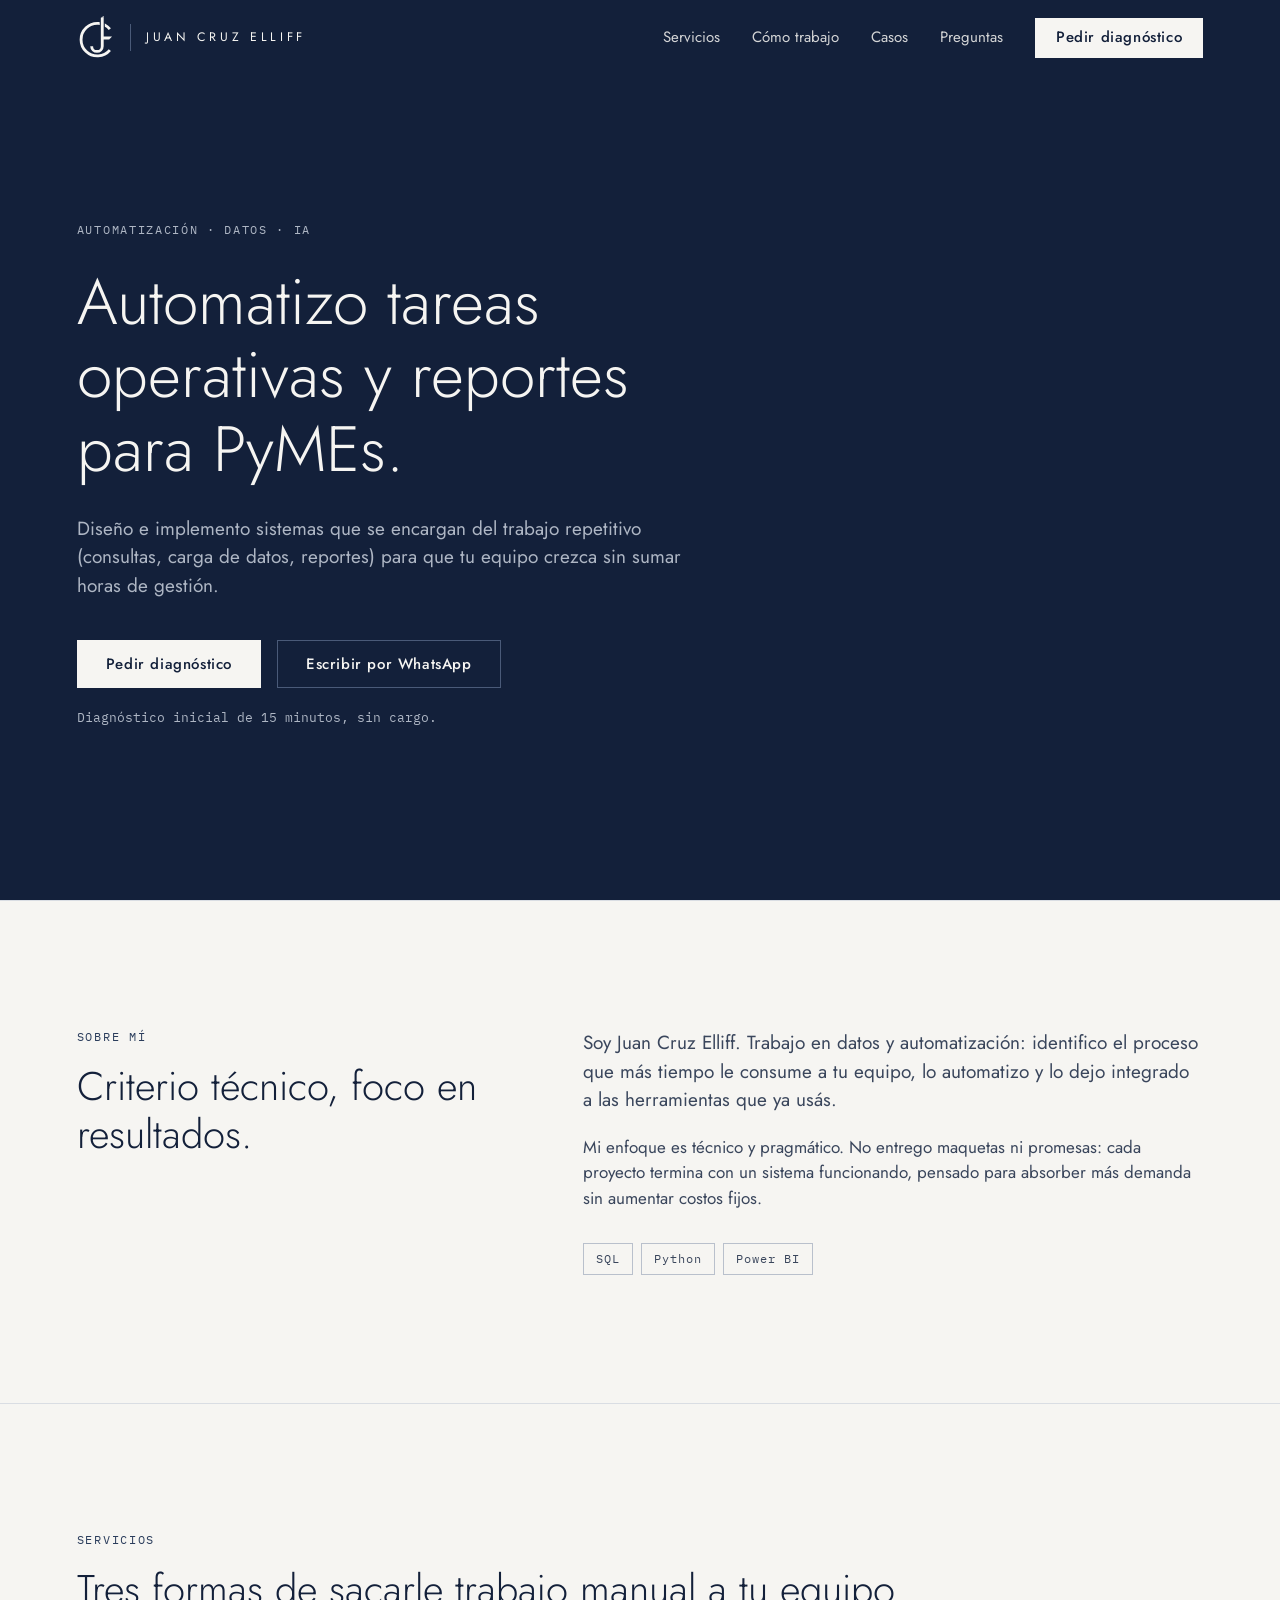
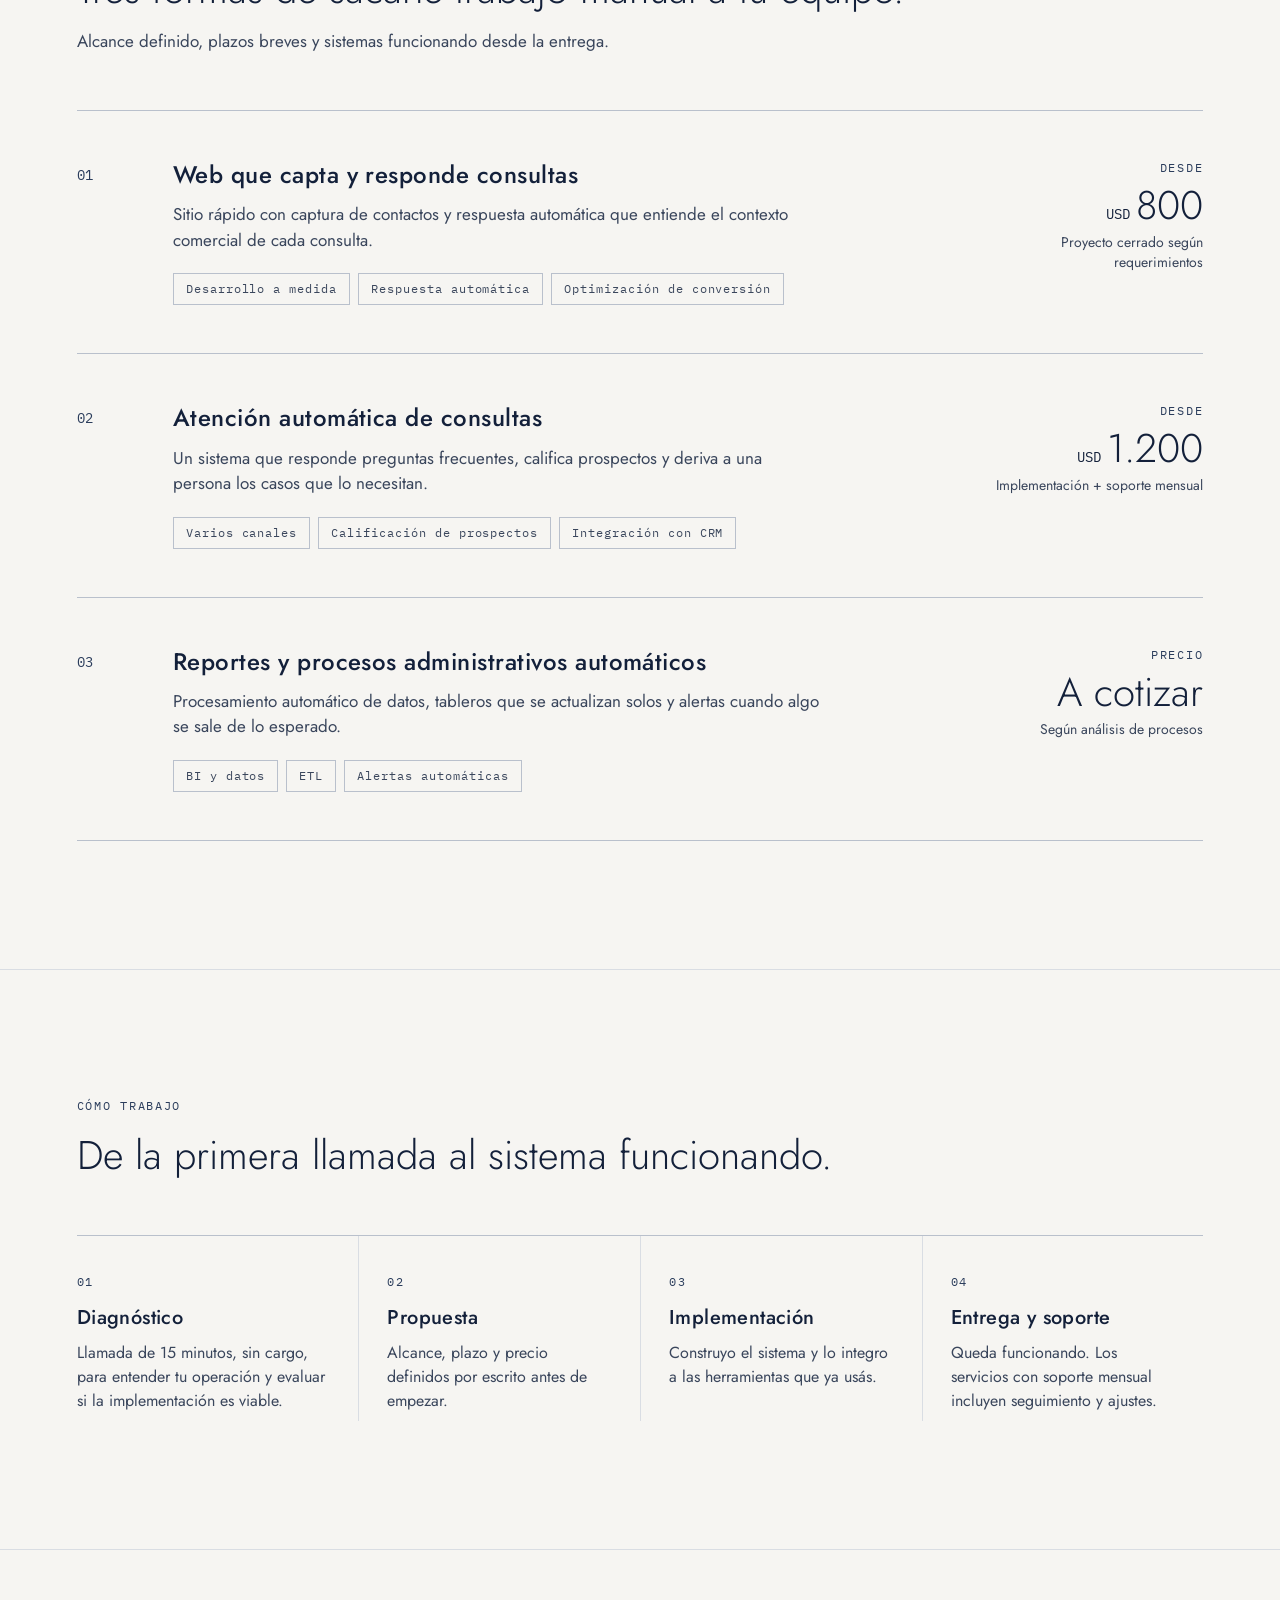
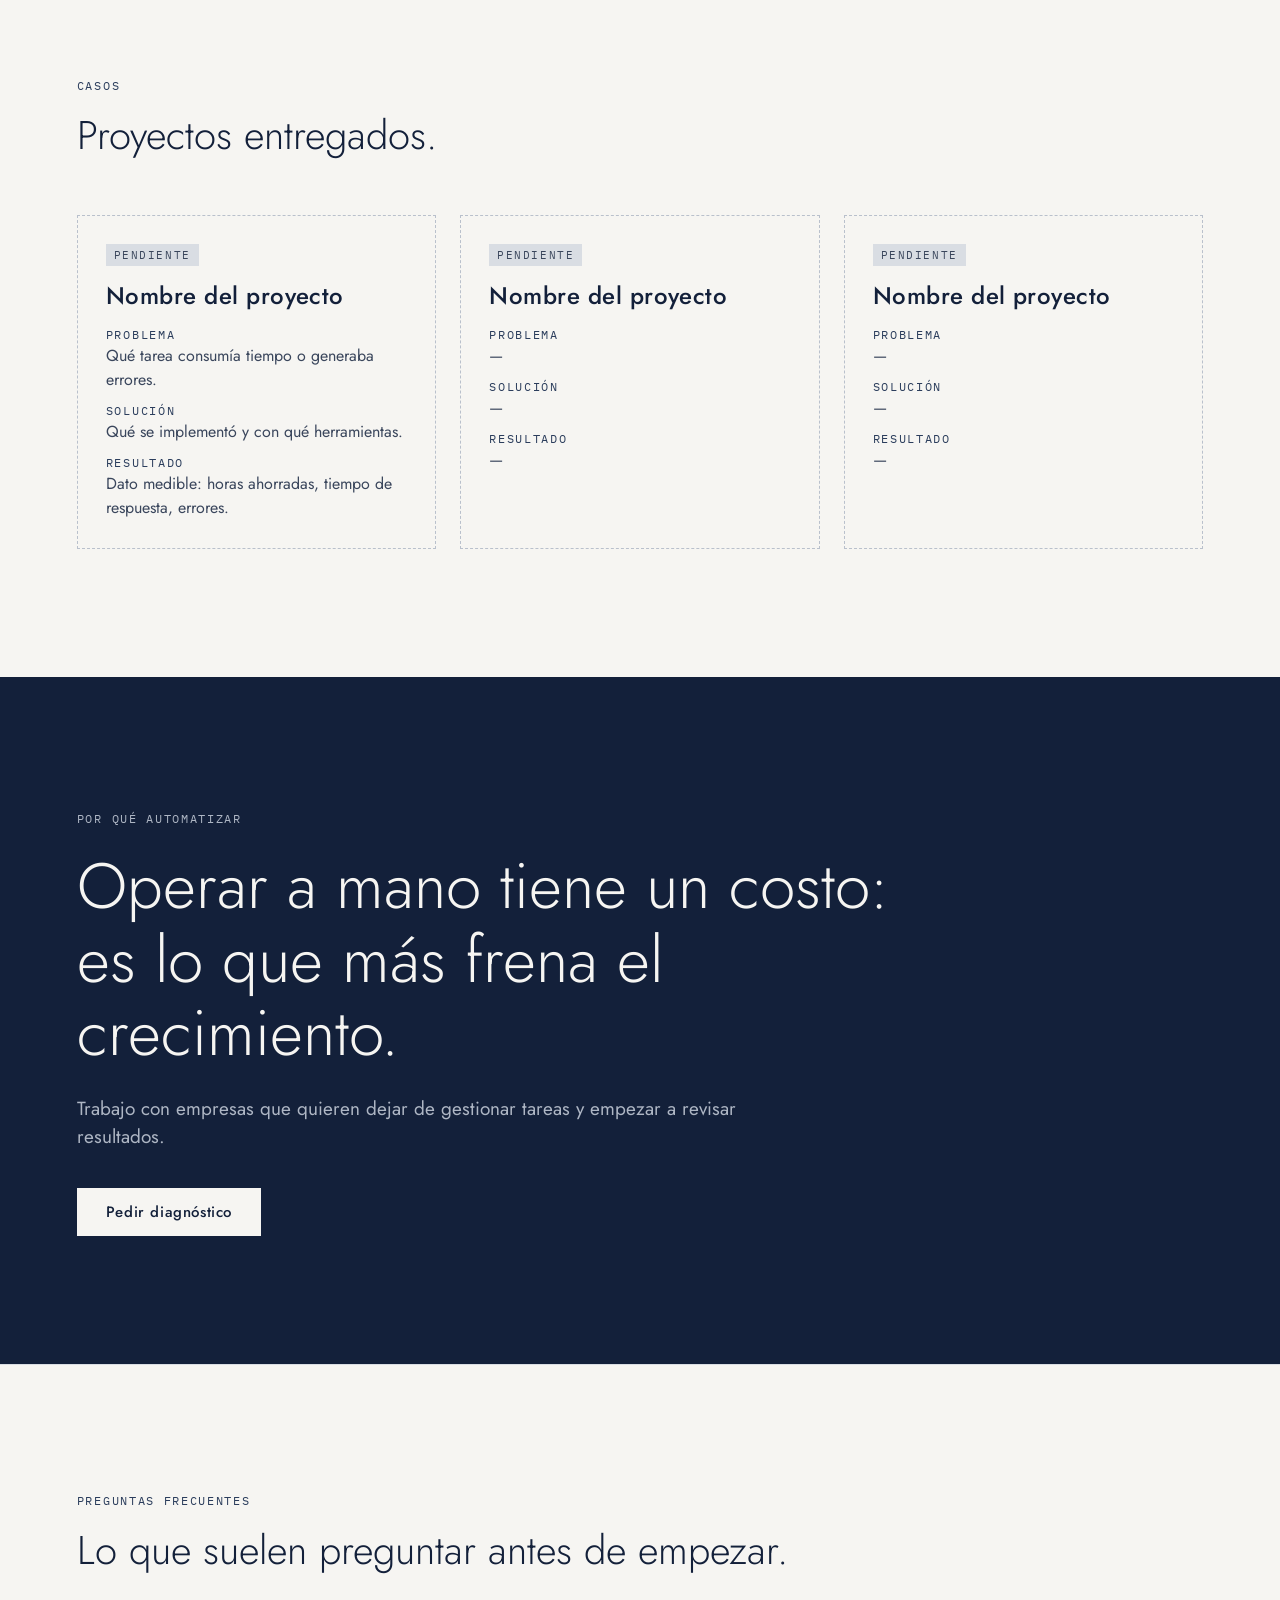
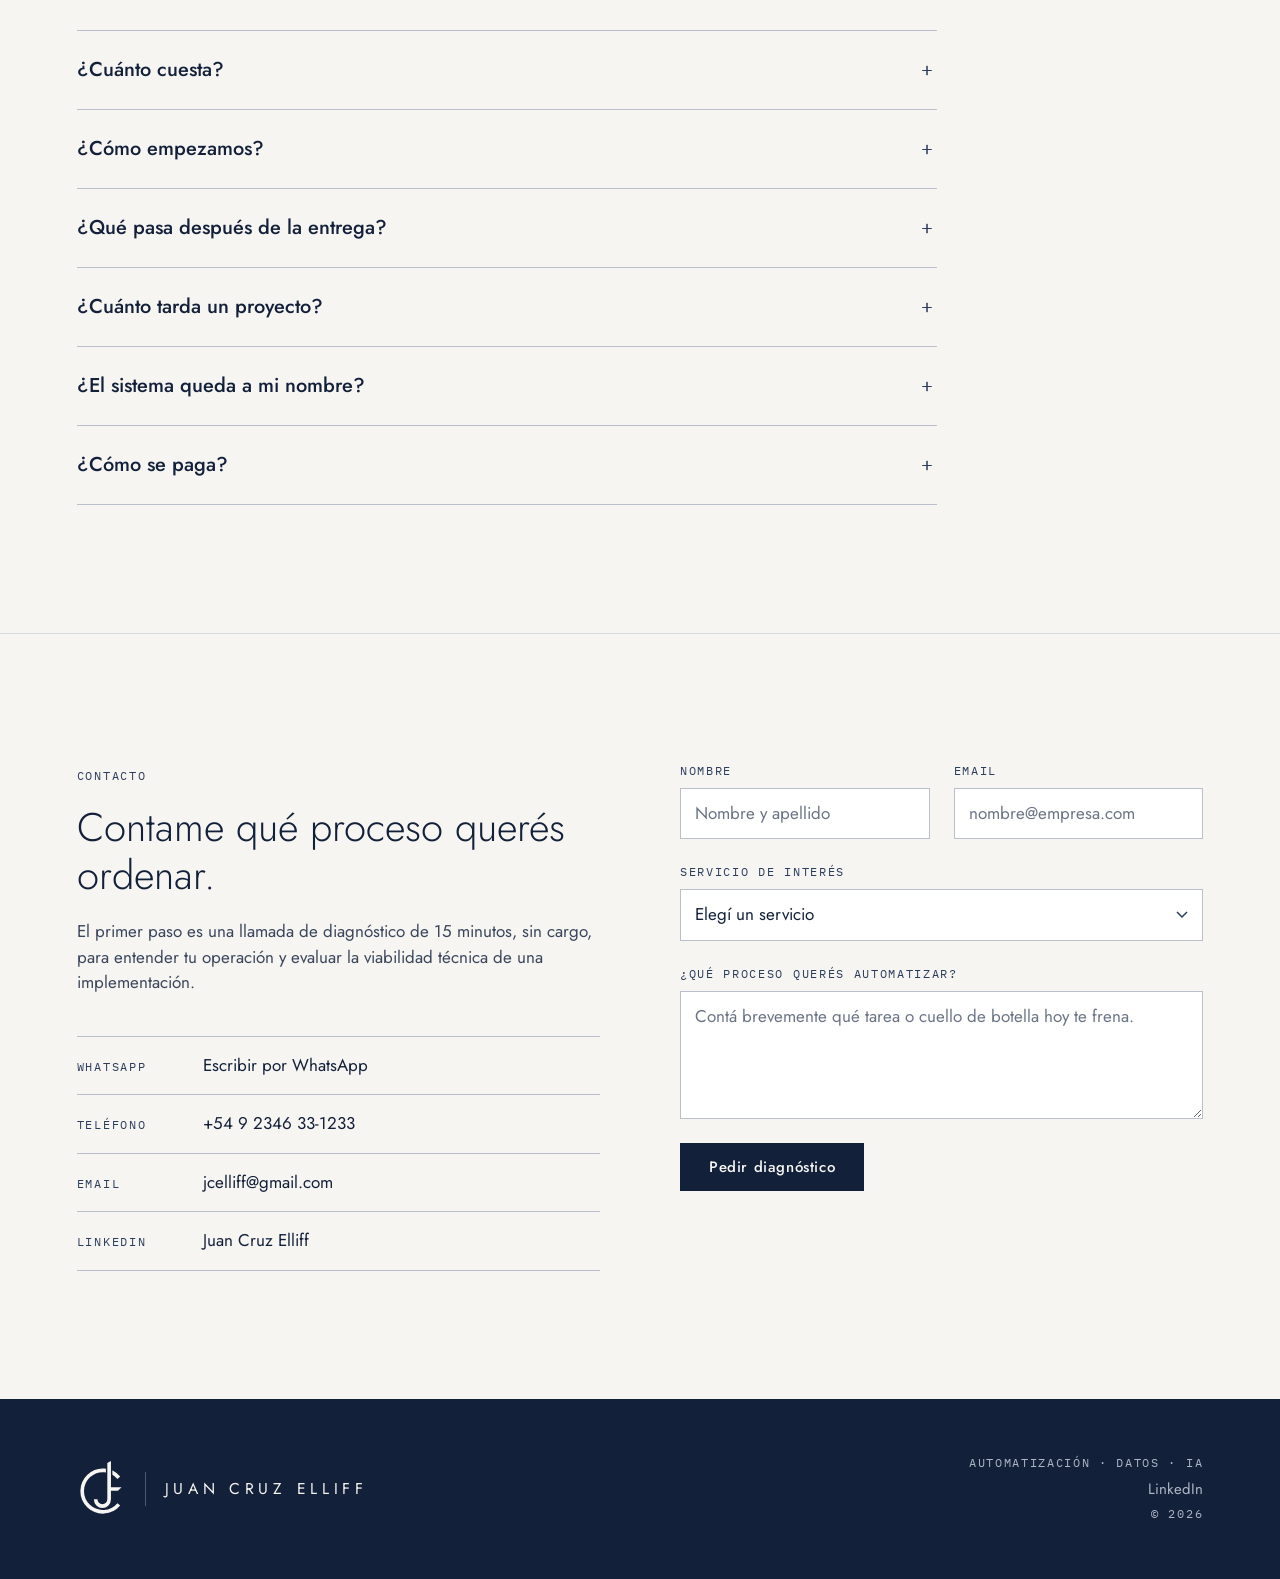
==== commit ff831866: "Propuesta: identidad JCE v1.1, copy en vos, secciones nuevas y assets - Paleta Marino/Papel, Jost + " ====
--- a/index.html
+++ b/index.html
@@ -6,7 +6,7 @@
   <meta name="viewport" content="width=device-width, initial-scale=1.0">
   <title>Juan Cruz Elliff — Automatización · Datos · IA para PyMEs</title>
 
-  <meta name="description" content="Automatizo tareas repetitivas, organizo la información y simplifico los procesos de tu negocio: atención de consultas, datos y reportes. Primera conversación de 15 minutos sin costo.">
+  <meta name="description" content="Automatizo tareas operativas, atención de consultas y reportes para PyMEs. Sistemas que quedan funcionando e integrados a tus herramientas. Diagnóstico inicial sin cargo.">
   <meta name="author" content="Juan Cruz Elliff">
   <meta name="robots" content="index, follow, max-image-preview:large">
   <meta name="theme-color" content="#13203A">
@@ -21,7 +21,7 @@
   <meta property="og:url" content="https://juancruz.elliff.ar/">
   <meta property="og:site_name" content="Juan Cruz Elliff">
   <meta property="og:title" content="Juan Cruz Elliff — Automatización · Datos · IA para PyMEs">
-  <meta property="og:description" content="Soluciones que automatizan tareas repetitivas, organizan la información y simplifican procesos. Primera conversación sin costo.">
+  <meta property="og:description" content="Sistemas que se encargan del trabajo repetitivo: consultas, carga de datos y reportes. Diagnóstico inicial sin cargo.">
   <meta property="og:image" content="https://juancruz.elliff.ar/og-cover.jpg">
   <meta property="og:image:width" content="1200">
   <meta property="og:image:height" content="630">
@@ -29,7 +29,7 @@
 
   <meta name="twitter:card" content="summary_large_image">
   <meta name="twitter:title" content="Juan Cruz Elliff — Automatización · Datos · IA para PyMEs">
-  <meta name="twitter:description" content="Soluciones que automatizan tareas repetitivas, organizan la información y simplifican procesos.">
+  <meta name="twitter:description" content="Sistemas que se encargan del trabajo repetitivo: consultas, carga de datos y reportes.">
   <meta name="twitter:image" content="https://juancruz.elliff.ar/og-cover.jpg">
 
   <script type="application/ld+json">
@@ -44,7 +44,7 @@
         "jobTitle": "Consultor en Automatización, Datos e IA",
         "email": "mailto:jcelliff@gmail.com",
         "telephone": "+5492346331233",
-        "knowsAbout": ["Automatización de procesos", "Ingeniería de datos", "Inteligencia artificial aplicada"],
+        "knowsAbout": ["SQL", "Python", "Power BI", "Automatización de procesos", "Inteligencia artificial"],
         "sameAs": ["https://www.linkedin.com/in/elliffjuancruz"]
       },
       {
@@ -53,14 +53,14 @@
         "name": "Juan Cruz Elliff — Automatización · Datos · IA",
         "url": "https://juancruz.elliff.ar/",
         "image": "https://juancruz.elliff.ar/og-cover.jpg",
-        "description": "Soluciones que automatizan tareas repetitivas, organizan la información y simplifican procesos de negocio.",
+        "description": "Automatización de tareas operativas, atención de consultas y reportes para PyMEs.",
         "areaServed": { "@type": "Country", "name": "Argentina" },
         "provider": { "@id": "https://juancruz.elliff.ar/#person" },
         "priceRange": "Desde USD 800",
         "serviceType": [
-          "Sitios web profesionales",
+          "Web que capta y responde consultas",
           "Atención automática de consultas",
-          "Automatización de datos, procesos y reportes"
+          "Reportes y procesos administrativos automáticos"
         ],
         "contactPoint": {
           "@type": "ContactPoint",
@@ -307,15 +307,13 @@
     }
     .hero .container { width: 100%; }
     .hero h1 { max-width: 16ch; margin: 24px 0 28px; }
-    .hero .lead { color: var(--papel); max-width: 56ch; }
-    .hero-sub { color: var(--aux-oscuro); max-width: 60ch; margin-top: 16px; }
+    .hero .lead { color: var(--aux-oscuro); max-width: 56ch; }
     .hero-actions { display: flex; flex-wrap: wrap; gap: 16px; margin-top: 40px; }
     .hero-note { margin-top: 20px; font-family: var(--font-mono); font-size: 13px; color: var(--aux-oscuro); }
 
     /* ── SOBRE MÍ ── */
     .about-grid { display: grid; grid-template-columns: 1fr 1.4fr; gap: 64px; align-items: start; }
-    .about-grid p + p, .mt { margin-top: 20px; }
-    .about-grid strong { font-weight: 500; color: var(--marino); }
+    .about-grid p + p { margin-top: 20px; }
     .stack { display: flex; flex-wrap: wrap; gap: 8px; margin-top: 32px; }
     .chip {
       font-family: var(--font-mono);
@@ -337,30 +335,37 @@
     }
     .srv-num { font-family: var(--font-mono); font-size: 14px; color: var(--marino-medio); padding-top: 6px; }
     .service h3 { margin-bottom: 12px; }
-    .srv-body p + p { margin-top: 12px; }
     .service .chips { display: flex; flex-wrap: wrap; gap: 8px; margin-top: 20px; }
     .price { text-align: right; }
     .price-label { font-family: var(--font-mono); font-size: 12px; letter-spacing: 0.14em; text-transform: uppercase; color: var(--marino-medio); }
     .price-value { font-weight: 300; font-size: 40px; line-height: 1.1; color: var(--marino); margin: 6px 0; }
     .price-value small { font-family: var(--font-mono); font-size: 14px; font-weight: 400; margin-right: 6px; }
-    .price-text { font-size: 32px; }
     .price-sub { font-size: 14px; line-height: 1.4; color: var(--tinta); }
 
     /* ── PROCESO ── */
-    .steps { display: grid; grid-template-columns: repeat(4, 1fr); gap: 0; border-top: 1px solid var(--linea); list-style: none; }
+    .steps { display: grid; grid-template-columns: repeat(4, 1fr); gap: 0; border-top: 1px solid var(--linea); counter-reset: step; }
     .step { padding: 32px 28px 8px 0; }
     .step + .step { padding-left: 28px; border-left: 1px solid var(--niebla); }
     .step-num { font-family: var(--font-mono); font-size: 12px; letter-spacing: 0.14em; color: var(--marino-medio); }
     .step h3 { font-size: 20px; margin: 12px 0 10px; }
     .step p { font-size: 16px; }
 
-    /* ── SITUACIONES ── */
+    /* ── CASOS ── */
     .cases { display: grid; grid-template-columns: repeat(3, 1fr); gap: 24px; }
-    .case { border: 1px solid var(--linea); padding: 32px 28px; display: flex; flex-direction: column; gap: 14px; }
-    .case h3 { font-size: 20px; }
-    .case p { font-size: 16px; }
-    .case-fix { margin-top: auto; padding-top: 16px; border-top: 1px solid var(--niebla); display: grid; gap: 6px; }
-    .case-fix p { color: var(--marino); }
+    .case { border: 1px solid var(--linea); padding: 28px; display: grid; gap: 14px; align-content: start; }
+    .case dl { display: grid; gap: 10px; font-size: 16px; }
+    .case dt { font-family: var(--font-mono); font-size: 12px; letter-spacing: 0.14em; text-transform: uppercase; color: var(--marino-medio); }
+    .pending { border-style: dashed; }
+    .tag-pending {
+      justify-self: start;
+      font-family: var(--font-mono);
+      font-size: 11px;
+      letter-spacing: 0.14em;
+      text-transform: uppercase;
+      color: var(--tinta);
+      background: var(--niebla);
+      padding: 3px 8px;
+    }
 
     /* ── POSICIONAMIENTO ── */
     .statement { text-align: left; }
@@ -429,7 +434,6 @@
     .field input:focus, .field select:focus, .field textarea:focus { border-color: var(--marino-medio); outline: 1px solid var(--marino-medio); }
     .form-status { min-height: 24px; font-size: 15px; color: var(--marino); }
     .form .btn { justify-self: start; }
-    .form-alt { font-size: 15px; color: var(--tinta); }
 
     /* ── FOOTER ── */
     footer { padding: 56px var(--pad-x); }
@@ -492,268 +496,274 @@
     </a>
 
     <nav class="nav-links" aria-label="Principal">
-      <a href="#sobre">Sobre mí</a>
       <a href="#servicios">Servicios</a>
       <a href="#proceso">Cómo trabajo</a>
+      <a href="#casos">Casos</a>
       <a href="#faq">Preguntas</a>
-      <a href="#contacto" class="btn">Hablemos de tu negocio</a>
+      <a href="#contacto" class="btn">Pedir diagnóstico</a>
     </nav>
 
     <button class="nav-toggle" id="navBtn" aria-label="Abrir menú" aria-expanded="false" aria-controls="navMobile">
       <span></span><span></span>
     </button>
     <nav class="nav-mobile" id="navMobile" aria-label="Principal móvil">
-      <a href="#sobre">Sobre mí</a>
       <a href="#servicios">Servicios</a>
       <a href="#proceso">Cómo trabajo</a>
+      <a href="#casos">Casos</a>
       <a href="#faq">Preguntas</a>
-      <a href="#contacto" class="btn">Hablemos de tu negocio</a>
+      <a href="#contacto" class="btn">Pedir diagnóstico</a>
     </nav>
   </header>
 
   <main>
 
-    <!-- ═══════════ 01 INICIO ═══════════ -->
+    <!-- ═══════════ HERO ═══════════ -->
     <section class="hero on-dark" id="inicio">
       <div class="container">
         <span class="label">Automatización · Datos · IA</span>
-        <h1>Tu equipo no está para copiar y pegar.</h1>
+        <h1>Automatizo tareas operativas y reportes para PyMEs.</h1>
         <p class="lead">
-          Diseño e implemento soluciones que automatizan tareas repetitivas, organizan la información y simplifican
-          procesos de tu negocio.
-        </p>
-        <p class="hero-sub">
-          Desde la atención de consultas hasta los reportes de gestión, te ayudo a aprovechar la tecnología para que tu
-          equipo pueda concentrarse en lo que realmente importa.
+          Diseño e implemento sistemas que se encargan del trabajo repetitivo (consultas, carga de datos, reportes)
+          para que tu equipo crezca sin sumar horas de gestión.
         </p>
         <div class="hero-actions">
-          <a href="#contacto" class="btn">Hablemos de tu negocio</a>
-          <a href="https://wa.me/5492346331233" class="btn btn-ghost js-wa" target="_blank" rel="noopener">Escribirme por WhatsApp</a>
-        </div>
-        <p class="hero-note">Primera conversación de 15 minutos, sin costo ni compromiso.</p>
+          <a href="#contacto" class="btn">Pedir diagnóstico</a>
+          <a href="https://wa.me/5492346331233" class="btn btn-ghost js-wa" target="_blank" rel="noopener">Escribir por WhatsApp</a>
+        </div>
+        <p class="hero-note">Diagnóstico inicial de 15 minutos, sin cargo.</p>
       </div>
     </section>
 
-    <!-- ═══════════ 02 SOBRE MÍ ═══════════ -->
+    <!-- ═══════════ SOBRE MÍ ═══════════ -->
     <section class="section" id="sobre">
       <div class="container about-grid">
         <div class="section-head" style="margin-bottom:0">
           <span class="label">Sobre mí</span>
-          <h2>Tecnología útil. Soluciones concretas.</h2>
+          <h2>Criterio técnico, foco en resultados.</h2>
         </div>
         <div>
           <p class="lead">
-            Soy Juan Cruz Elliff y me dedico a transformar problemas operativos en soluciones tecnológicas prácticas.
+            Soy Juan Cruz Elliff. Trabajo en datos y automatización: identifico el proceso que más tiempo le consume a
+            tu equipo, lo automatizo y lo dejo integrado a las herramientas que ya usás.
           </p>
           <p>
-            Mi trabajo empieza por entender cómo funciona tu negocio: dónde se pierde tiempo, qué tareas se repiten y qué
-            procesos podrían funcionar mejor.
+            Mi enfoque es técnico y pragmático. No entrego maquetas ni promesas: cada proyecto termina con un sistema
+            funcionando, pensado para absorber más demanda sin aumentar costos fijos.
           </p>
-          <p>
-            A partir de ahí, diseño e implemento soluciones adaptadas a tus necesidades, priorizando la simplicidad, la
-            integración con tus herramientas y la facilidad de uso.
-          </p>
-          <p>
-            <strong>Trabajo de forma directa y personalizada</strong>, con objetivos claros, propuestas transparentes y
-            foco en construir herramientas que aporten valor a tu operación.
-          </p>
-          <div class="stack" aria-label="Especialidades">
-            <span class="chip">Automatización de procesos</span>
-            <span class="chip">Ingeniería de datos</span>
-            <span class="chip">Inteligencia artificial aplicada</span>
+          <div class="stack" aria-label="Herramientas">
+            <span class="chip">SQL</span>
+            <span class="chip">Python</span>
+            <span class="chip">Power BI</span>
           </div>
         </div>
       </div>
     </section>
 
-    <!-- ═══════════ 03 SERVICIOS ═══════════ -->
+    <!-- ═══════════ SERVICIOS ═══════════ -->
     <section class="section" id="servicios">
       <div class="container">
         <div class="section-head">
           <span class="label">Servicios</span>
-          <h2>Soluciones que hacen más simple el día a día de tu empresa.</h2>
-          <p>No se trata de incorporar tecnología porque sí. Se trata de identificar dónde puede ayudarte a trabajar mejor.</p>
+          <h2>Tres formas de sacarle trabajo manual a tu equipo.</h2>
+          <p>Alcance definido, plazos breves y sistemas funcionando desde la entrega.</p>
         </div>
 
         <div class="services">
           <article class="service">
             <span class="srv-num">01</span>
-            <div class="srv-body">
-              <h3>Una web que transforma visitas en oportunidades</h3>
-              <p>Tu sitio web debería hacer más que mostrar información.</p>
-              <p>Desarrollo sitios profesionales que facilitan el contacto con potenciales clientes, organizan sus consultas y pueden automatizar las primeras respuestas.</p>
+            <div>
+              <h3>Web que capta y responde consultas</h3>
+              <p>Sitio rápido con captura de contactos y respuesta automática que entiende el contexto comercial de cada consulta.</p>
+              <div class="chips">
+                <span class="chip">Desarrollo a medida</span>
+                <span class="chip">Respuesta automática</span>
+                <span class="chip">Optimización de conversión</span>
+              </div>
             </div>
             <div class="price">
               <div class="price-label">Desde</div>
               <div class="price-value"><small>USD</small>800</div>
-              <div class="price-sub">Según el alcance del proyecto</div>
+              <div class="price-sub">Proyecto cerrado según requerimientos</div>
             </div>
           </article>
 
           <article class="service">
             <span class="srv-num">02</span>
-            <div class="srv-body">
-              <h3>Menos consultas repetitivas. Más atención donde importa.</h3>
-              <p>¿Tu equipo responde las mismas preguntas una y otra vez?</p>
-              <p>Implemento sistemas que responden consultas frecuentes, recopilan información y derivan los casos que necesitan atención humana.</p>
-              <p>Así, podés mejorar la organización de tus consultas sin perder el trato personal con tus clientes.</p>
+            <div>
+              <h3>Atención automática de consultas</h3>
+              <p>Un sistema que responde preguntas frecuentes, califica prospectos y deriva a una persona los casos que lo necesitan.</p>
+              <div class="chips">
+                <span class="chip">Varios canales</span>
+                <span class="chip">Calificación de prospectos</span>
+                <span class="chip">Integración con CRM</span>
+              </div>
             </div>
             <div class="price">
               <div class="price-label">Desde</div>
               <div class="price-value"><small>USD</small>1.200</div>
-              <div class="price-sub">De implementación, más soporte mensual</div>
+              <div class="price-sub">Implementación + soporte mensual</div>
             </div>
           </article>
 
           <article class="service">
             <span class="srv-num">03</span>
-            <div class="srv-body">
-              <h3>Información clara, sin horas de trabajo manual.</h3>
-              <p>Tomar buenas decisiones requiere información confiable y disponible a tiempo.</p>
-              <p>Automatizo procesos administrativos, integro fuentes de datos y desarrollo reportes que se actualizan automáticamente, reduciendo tareas repetitivas y errores de carga.</p>
+            <div>
+              <h3>Reportes y procesos administrativos automáticos</h3>
+              <p>Procesamiento automático de datos, tableros que se actualizan solos y alertas cuando algo se sale de lo esperado.</p>
+              <div class="chips">
+                <span class="chip">BI y datos</span>
+                <span class="chip">ETL</span>
+                <span class="chip">Alertas automáticas</span>
+              </div>
             </div>
             <div class="price">
-              <div class="price-label">Presupuesto</div>
-              <div class="price-value price-text">Personalizado</div>
-              <div class="price-sub">Según las necesidades de tu operación</div>
+              <div class="price-label">Precio</div>
+              <div class="price-value">A cotizar</div>
+              <div class="price-sub">Según análisis de procesos</div>
             </div>
           </article>
         </div>
       </div>
     </section>
 
-    <!-- ═══════════ 04 CÓMO TRABAJO ═══════════ -->
+    <!-- ═══════════ PROCESO ═══════════ -->
     <section class="section" id="proceso">
       <div class="container">
         <div class="section-head">
           <span class="label">Cómo trabajo</span>
-          <h2>Del problema a la solución, paso a paso.</h2>
-        </div>
-        <ol class="steps">
-          <li class="step">
+          <h2>De la primera llamada al sistema funcionando.</h2>
+        </div>
+        <ol class="steps" role="list">
+          <li class="step" style="list-style:none">
             <span class="step-num">01</span>
-            <h3>Entendemos el problema</h3>
-            <p>Conversamos sobre tu operación, las herramientas que utilizás y qué necesitás mejorar. La primera llamada dura 15 minutos y no tiene costo.</p>
+            <h3>Diagnóstico</h3>
+            <p>Llamada de 15 minutos, sin cargo, para entender tu operación y evaluar si la implementación es viable.</p>
           </li>
-          <li class="step">
+          <li class="step" style="list-style:none">
             <span class="step-num">02</span>
-            <h3>Definimos la solución</h3>
-            <p>Te presento una propuesta con el alcance, los entregables, los plazos y el presupuesto. Todo claro antes de comenzar.</p>
+            <h3>Propuesta</h3>
+            <p>Alcance, plazo y precio definidos por escrito antes de empezar.</p>
           </li>
-          <li class="step">
+          <li class="step" style="list-style:none">
             <span class="step-num">03</span>
-            <h3>Desarrollamos e integramos</h3>
-            <p>Implemento la solución buscando aprovechar las herramientas que ya utilizás y evitando complejidades innecesarias.</p>
+            <h3>Implementación</h3>
+            <p>Construyo el sistema y lo integro a las herramientas que ya usás.</p>
           </li>
-          <li class="step">
+          <li class="step" style="list-style:none">
             <span class="step-num">04</span>
-            <h3>Ponemos en funcionamiento</h3>
-            <p>Realizamos la entrega y definimos, cuando corresponde, el soporte y los ajustes necesarios para acompañar su funcionamiento.</p>
+            <h3>Entrega y soporte</h3>
+            <p>Queda funcionando. Los servicios con soporte mensual incluyen seguimiento y ajustes.</p>
           </li>
         </ol>
       </div>
     </section>
 
-    <!-- ═══════════ 05 SITUACIONES ═══════════ -->
-    <section class="section" id="situaciones">
+    <!-- ═══════════ CASOS ═══════════
+         PENDIENTE: reemplazar con proyectos reales antes de publicar.
+         Estructura: problema → solución → resultado medible. -->
+    <section class="section" id="casos">
       <div class="container">
         <div class="section-head">
-          <span class="label">Situaciones frecuentes</span>
-          <h2>¿Te resulta familiar alguno de estos problemas?</h2>
+          <span class="label">Casos</span>
+          <h2>Proyectos entregados.</h2>
         </div>
         <div class="cases">
-          <article class="case">
-            <h3>Las consultas llegan, pero cuesta darles seguimiento.</h3>
-            <p>Mensajes repartidos entre distintos canales, respuestas repetidas y oportunidades que pueden pasar inadvertidas.</p>
-            <div class="case-fix">
-              <span class="label">Posible solución</span>
-              <p>Centralizar consultas, automatizar respuestas habituales y organizar el seguimiento.</p>
-            </div>
+          <article class="case pending">
+            <span class="tag-pending">Pendiente</span>
+            <h3>Nombre del proyecto</h3>
+            <dl>
+              <div><dt>Problema</dt><dd>Qué tarea consumía tiempo o generaba errores.</dd></div>
+              <div><dt>Solución</dt><dd>Qué se implementó y con qué herramientas.</dd></div>
+              <div><dt>Resultado</dt><dd>Dato medible: horas ahorradas, tiempo de respuesta, errores.</dd></div>
+            </dl>
           </article>
-          <article class="case">
-            <h3>La misma información se carga más de una vez.</h3>
-            <p>Planillas, correos y sistemas que requieren copiar datos manualmente y aumentan las posibilidades de error.</p>
-            <div class="case-fix">
-              <span class="label">Posible solución</span>
-              <p>Conectar herramientas y automatizar el movimiento de información.</p>
-            </div>
+          <article class="case pending">
+            <span class="tag-pending">Pendiente</span>
+            <h3>Nombre del proyecto</h3>
+            <dl>
+              <div><dt>Problema</dt><dd>—</dd></div>
+              <div><dt>Solución</dt><dd>—</dd></div>
+              <div><dt>Resultado</dt><dd>—</dd></div>
+            </dl>
           </article>
-          <article class="case">
-            <h3>Los reportes consumen demasiado tiempo.</h3>
-            <p>Información que debe reunirse, procesarse y revisarse manualmente cada semana o cada mes.</p>
-            <div class="case-fix">
-              <span class="label">Posible solución</span>
-              <p>Automatizar reportes y facilitar el acceso a indicadores actualizados.</p>
-            </div>
+          <article class="case pending">
+            <span class="tag-pending">Pendiente</span>
+            <h3>Nombre del proyecto</h3>
+            <dl>
+              <div><dt>Problema</dt><dd>—</dd></div>
+              <div><dt>Solución</dt><dd>—</dd></div>
+              <div><dt>Resultado</dt><dd>—</dd></div>
+            </dl>
           </article>
         </div>
       </div>
     </section>
 
-    <!-- ═══════════ 06 MENSAJE DESTACADO ═══════════ -->
+    <!-- ═══════════ POSICIONAMIENTO ═══════════ -->
     <section class="section on-dark statement">
       <div class="container">
-        <p class="h1">El tiempo de tu equipo es demasiado valioso para gastarlo en tareas repetitivas.</p>
-        <p class="lead">Una buena solución tecnológica no debería complicar tu operación. Debería hacerla más simple, ordenada y fácil de gestionar.</p>
-        <a href="#contacto" class="btn">Hablemos de tu negocio</a>
+        <span class="label">Por qué automatizar</span>
+        <p class="h1">Operar a mano tiene un costo: es lo que más frena el crecimiento.</p>
+        <p class="lead">Trabajo con empresas que quieren dejar de gestionar tareas y empezar a revisar resultados.</p>
+        <a href="#contacto" class="btn">Pedir diagnóstico</a>
       </div>
     </section>
 
-    <!-- ═══════════ 07 PREGUNTAS FRECUENTES ═══════════ -->
+    <!-- ═══════════ FAQ ═══════════ -->
     <section class="section" id="faq">
       <div class="container">
         <div class="section-head">
           <span class="label">Preguntas frecuentes</span>
-          <h2>Antes de empezar, algunas respuestas claras.</h2>
+          <h2>Lo que suelen preguntar antes de empezar.</h2>
         </div>
         <div class="faq">
           <details>
-            <summary>¿Cuánto cuesta trabajar conmigo?</summary>
+            <summary>¿Cuánto cuesta?</summary>
             <div class="answer">
-              <p>Depende del problema y del alcance de la solución. Los proyectos web comienzan desde USD 800 y los sistemas de atención automática desde USD 1.200 de implementación, más soporte mensual. Las automatizaciones de datos y procesos se presupuestan individualmente.</p>
-            </div>
-          </details>
-          <details>
-            <summary>¿Cómo sabemos si vale la pena automatizar un proceso?</summary>
-            <div class="answer">
-              <p>Primero evaluamos qué tarea querés mejorar, cuánto trabajo requiere y qué alternativas existen. No todos los problemas necesitan una solución compleja.</p>
-            </div>
-          </details>
-          <details>
-            <summary>¿Tengo que cambiar las herramientas que ya utilizo?</summary>
-            <div class="answer">
-              <p>No necesariamente. Mi prioridad es evaluar cómo aprovechar e integrar los sistemas actuales. Si hace falta incorporar otra herramienta, lo definimos en la propuesta.</p>
-            </div>
-          </details>
-          <details>
-            <summary>¿Cuánto tiempo lleva implementar una solución?</summary>
-            <div class="answer">
-              <p>Depende de su complejidad y de las integraciones necesarias. Antes de comenzar acordamos el alcance y un plazo de implementación.</p>
+              <p>La web con captura y respuesta de consultas arranca en USD 800, como proyecto cerrado. La atención automática arranca en USD 1.200 de implementación más un soporte mensual. La automatización de reportes y procesos administrativos se cotiza después de analizar tus procesos.</p>
             </div>
           </details>
           <details>
             <summary>¿Cómo empezamos?</summary>
             <div class="answer">
-              <p>Con una conversación inicial de 15 minutos, sin costo ni compromiso. Me contás qué necesitás mejorar y evaluamos si tiene sentido avanzar.</p>
-            </div>
+              <p>Con una llamada de diagnóstico de 15 minutos, sin cargo, para entender tu operación y ver si la implementación es viable.</p>
+            </div>
+          </details>
+          <details>
+            <summary>¿Qué pasa después de la entrega?</summary>
+            <div class="answer">
+              <p>La atención automática incluye soporte mensual.</p>
+              <span class="tag-pending">Pendiente: soporte de los otros servicios</span>
+            </div>
+          </details>
+          <details>
+            <summary>¿Cuánto tarda un proyecto?</summary>
+            <div class="answer"><span class="tag-pending">Pendiente: plazos reales</span></div>
+          </details>
+          <details>
+            <summary>¿El sistema queda a mi nombre?</summary>
+            <div class="answer"><span class="tag-pending">Pendiente: propiedad de código y cuentas</span></div>
+          </details>
+          <details>
+            <summary>¿Cómo se paga?</summary>
+            <div class="answer"><span class="tag-pending">Pendiente: medios y esquema de pago</span></div>
           </details>
         </div>
       </div>
     </section>
 
-    <!-- ═══════════ 08 CONTACTO ═══════════ -->
+    <!-- ═══════════ CONTACTO ═══════════ -->
     <section class="section" id="contacto">
       <div class="container contact-grid">
         <div>
           <span class="label">Contacto</span>
-          <h2>Empecemos por el problema, no por la tecnología.</h2>
-          <p>Contame qué tarea te consume demasiado tiempo, qué proceso necesitás mejorar o qué idea querés llevar adelante.</p>
-          <p class="mt">No hace falta que tengas una solución definida. Podemos evaluar juntos qué alternativas existen y cuál tiene más sentido para tu negocio.</p>
+          <h2>Contame qué proceso querés ordenar.</h2>
+          <p>El primer paso es una llamada de diagnóstico de 15 minutos, sin cargo, para entender tu operación y evaluar la viabilidad técnica de una implementación.</p>
 
           <div class="contact-list">
             <div class="c-item">
               <span class="c-lbl">WhatsApp</span>
-              <a href="https://wa.me/5492346331233" target="_blank" rel="noopener" class="c-val js-wa">Escribirme por WhatsApp</a>
+              <a href="https://wa.me/5492346331233" target="_blank" rel="noopener" class="c-val js-wa">Escribir por WhatsApp</a>
             </div>
             <div class="c-item">
               <span class="c-lbl">Teléfono</span>
@@ -776,31 +786,30 @@
           <input type="hidden" name="from_name" value="Web Juan Cruz Elliff">
           <div class="f-row">
             <div class="field">
-              <label for="nombre">Nombre y apellido</label>
-              <input type="text" id="nombre" name="name" autocomplete="name" required>
+              <label for="nombre">Nombre</label>
+              <input type="text" id="nombre" name="name" autocomplete="name" placeholder="Nombre y apellido" required>
             </div>
             <div class="field">
-              <label for="email">Correo electrónico</label>
+              <label for="email">Email</label>
               <input type="email" id="email" name="email" autocomplete="email" placeholder="nombre@empresa.com" required>
             </div>
           </div>
           <div class="field">
-            <label for="servicio">¿En qué necesitás ayuda?</label>
+            <label for="servicio">Servicio de interés</label>
             <select id="servicio" name="servicio" required>
-              <option value="" disabled selected>Elegí una opción</option>
-              <option value="web">Sitio web</option>
-              <option value="consultas">Atención de consultas</option>
-              <option value="datos">Datos, reportes y procesos</option>
+              <option value="" disabled selected>Elegí un servicio</option>
+              <option value="web">Web que capta y responde consultas</option>
+              <option value="atencion">Atención automática de consultas</option>
+              <option value="reportes">Reportes y procesos administrativos</option>
               <option value="otro">Otro / no estoy seguro</option>
             </select>
           </div>
           <div class="field">
-            <label for="msg">Contame brevemente qué te gustaría mejorar</label>
-            <textarea id="msg" name="msg" required></textarea>
+            <label for="msg">¿Qué proceso querés automatizar?</label>
+            <textarea id="msg" name="msg" placeholder="Contá brevemente qué tarea o cuello de botella hoy te frena." required></textarea>
           </div>
-          <button type="submit" class="btn" id="fBtn">Enviar consulta</button>
+          <button type="submit" class="btn" id="fBtn">Pedir diagnóstico</button>
           <p class="form-status" id="fStatus" role="status" aria-live="polite"></p>
-          <p class="form-alt">También podés contactarme directamente por <a href="https://wa.me/5492346331233" target="_blank" rel="noopener" class="js-wa">WhatsApp</a>.</p>
         </form>
       </div>
     </section>
@@ -873,13 +882,13 @@
         const json = await res.json();
         if (!json.success) throw new Error(json.message || 'Error');
         cform.reset();
-        fStatus.textContent = 'Consulta enviada. Te respondo para coordinar una primera conversación.';
+        fStatus.textContent = 'Solicitud enviada. Te escribo para coordinar el diagnóstico.';
         track('form_submit', { servicio: fd.get('servicio') });
       } catch {
         fStatus.innerHTML = 'No se pudo enviar. Escribime por <a href="https://wa.me/5492346331233" target="_blank" rel="noopener">WhatsApp</a>.';
       } finally {
         fBtn.disabled = false;
-        fBtn.textContent = 'Enviar consulta';
+        fBtn.textContent = 'Pedir diagnóstico';
       }
     });
   </script>
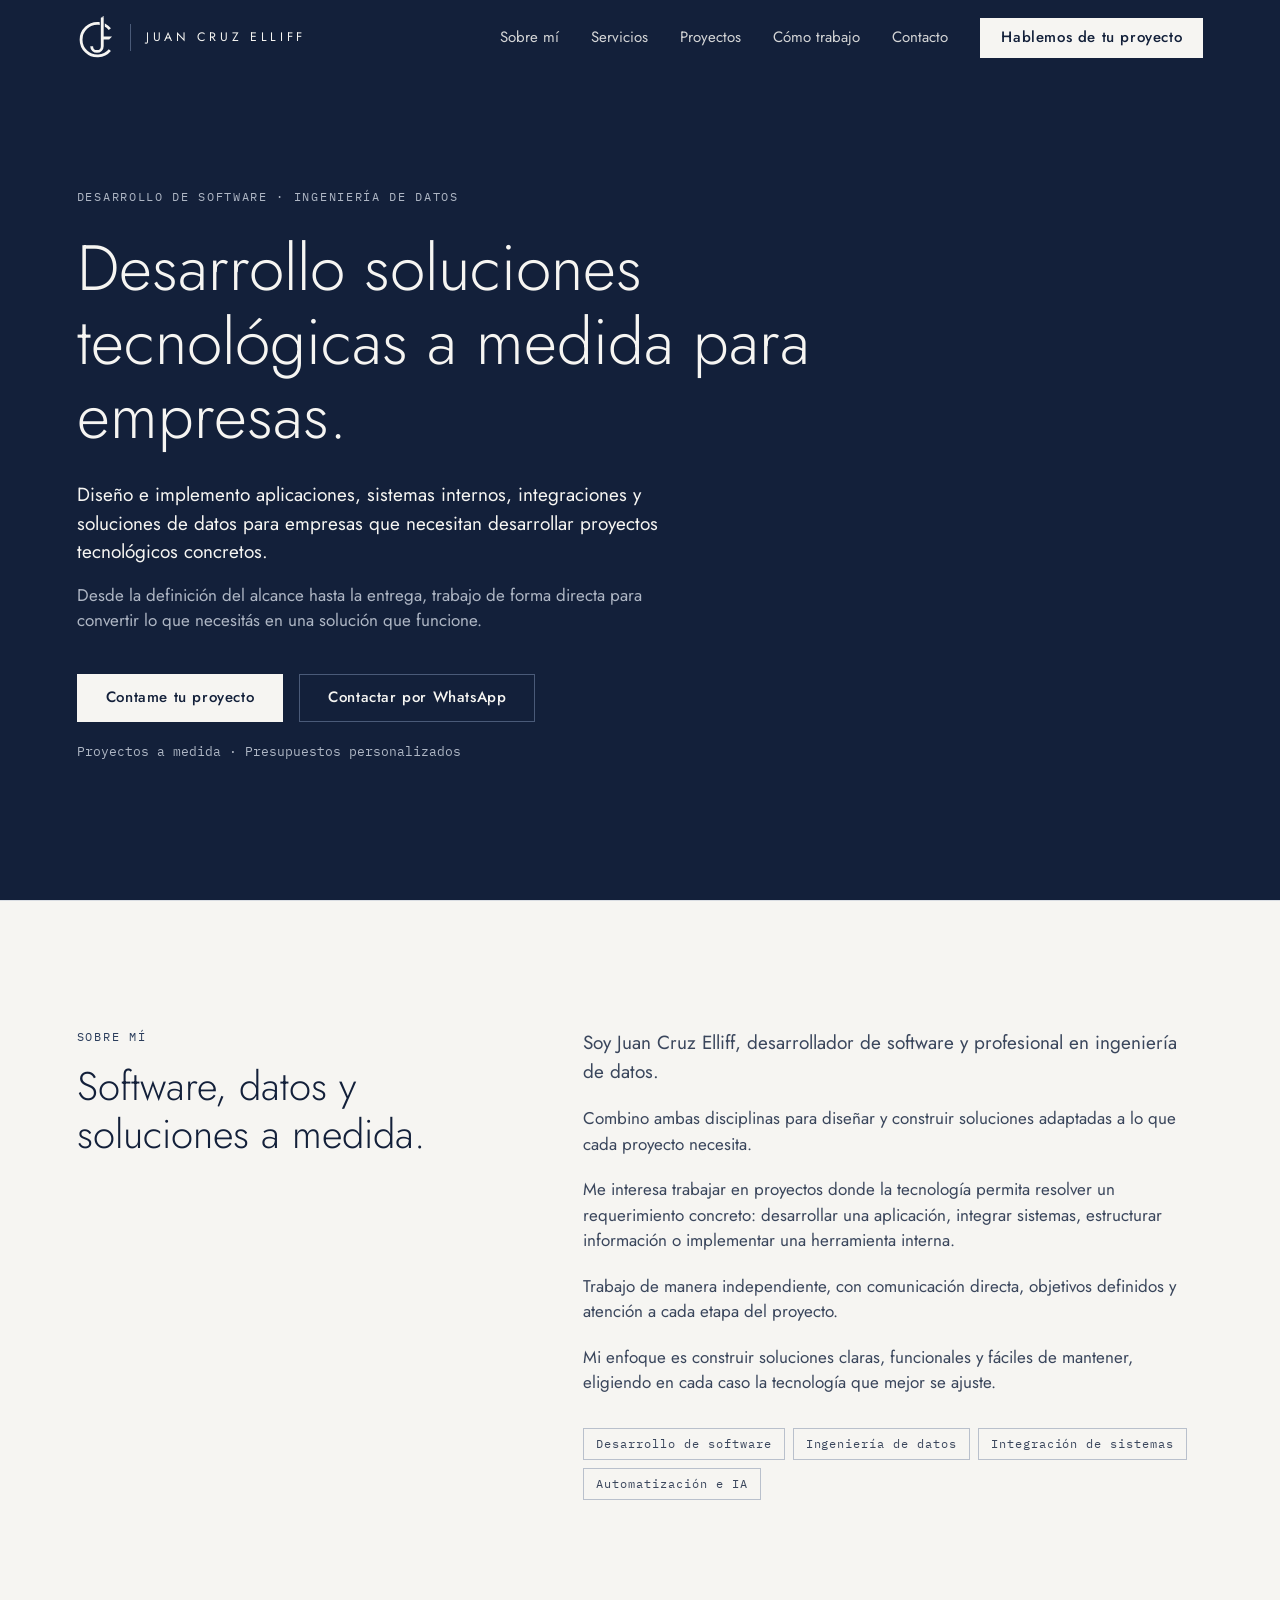
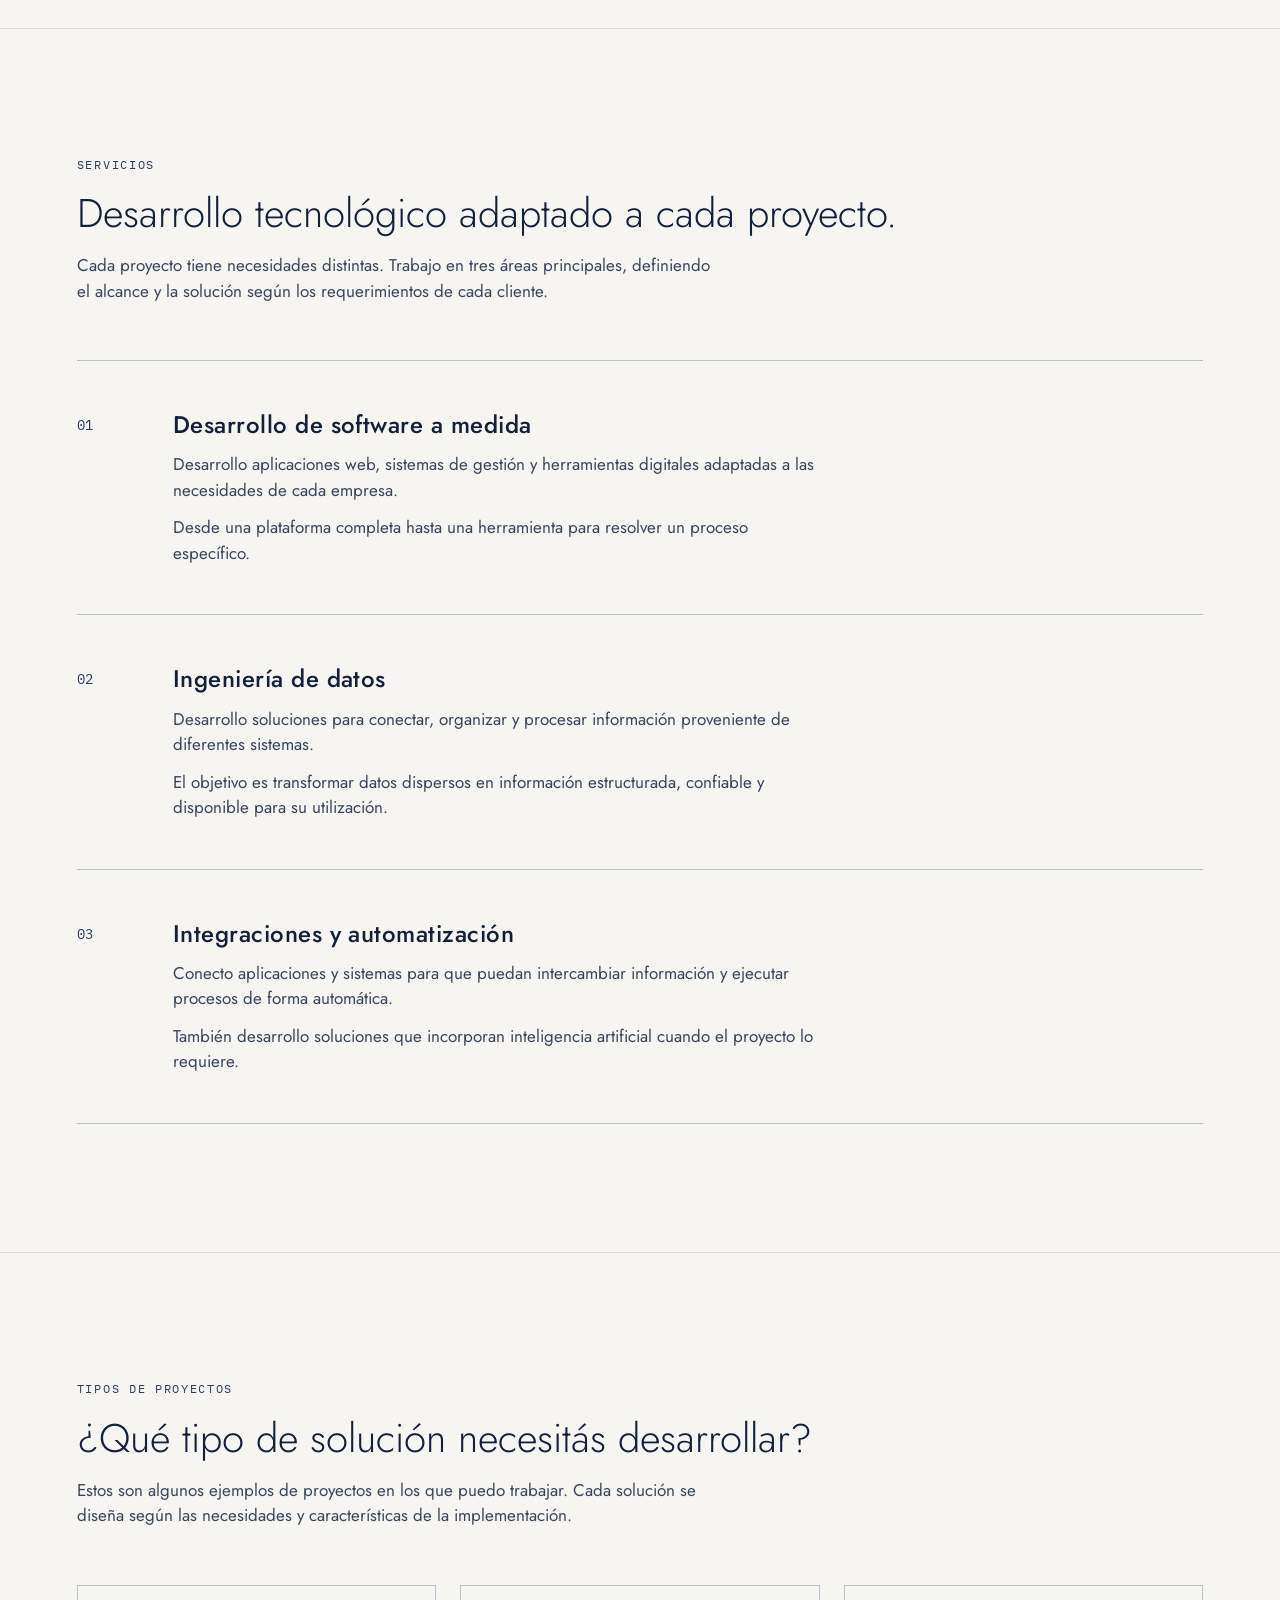
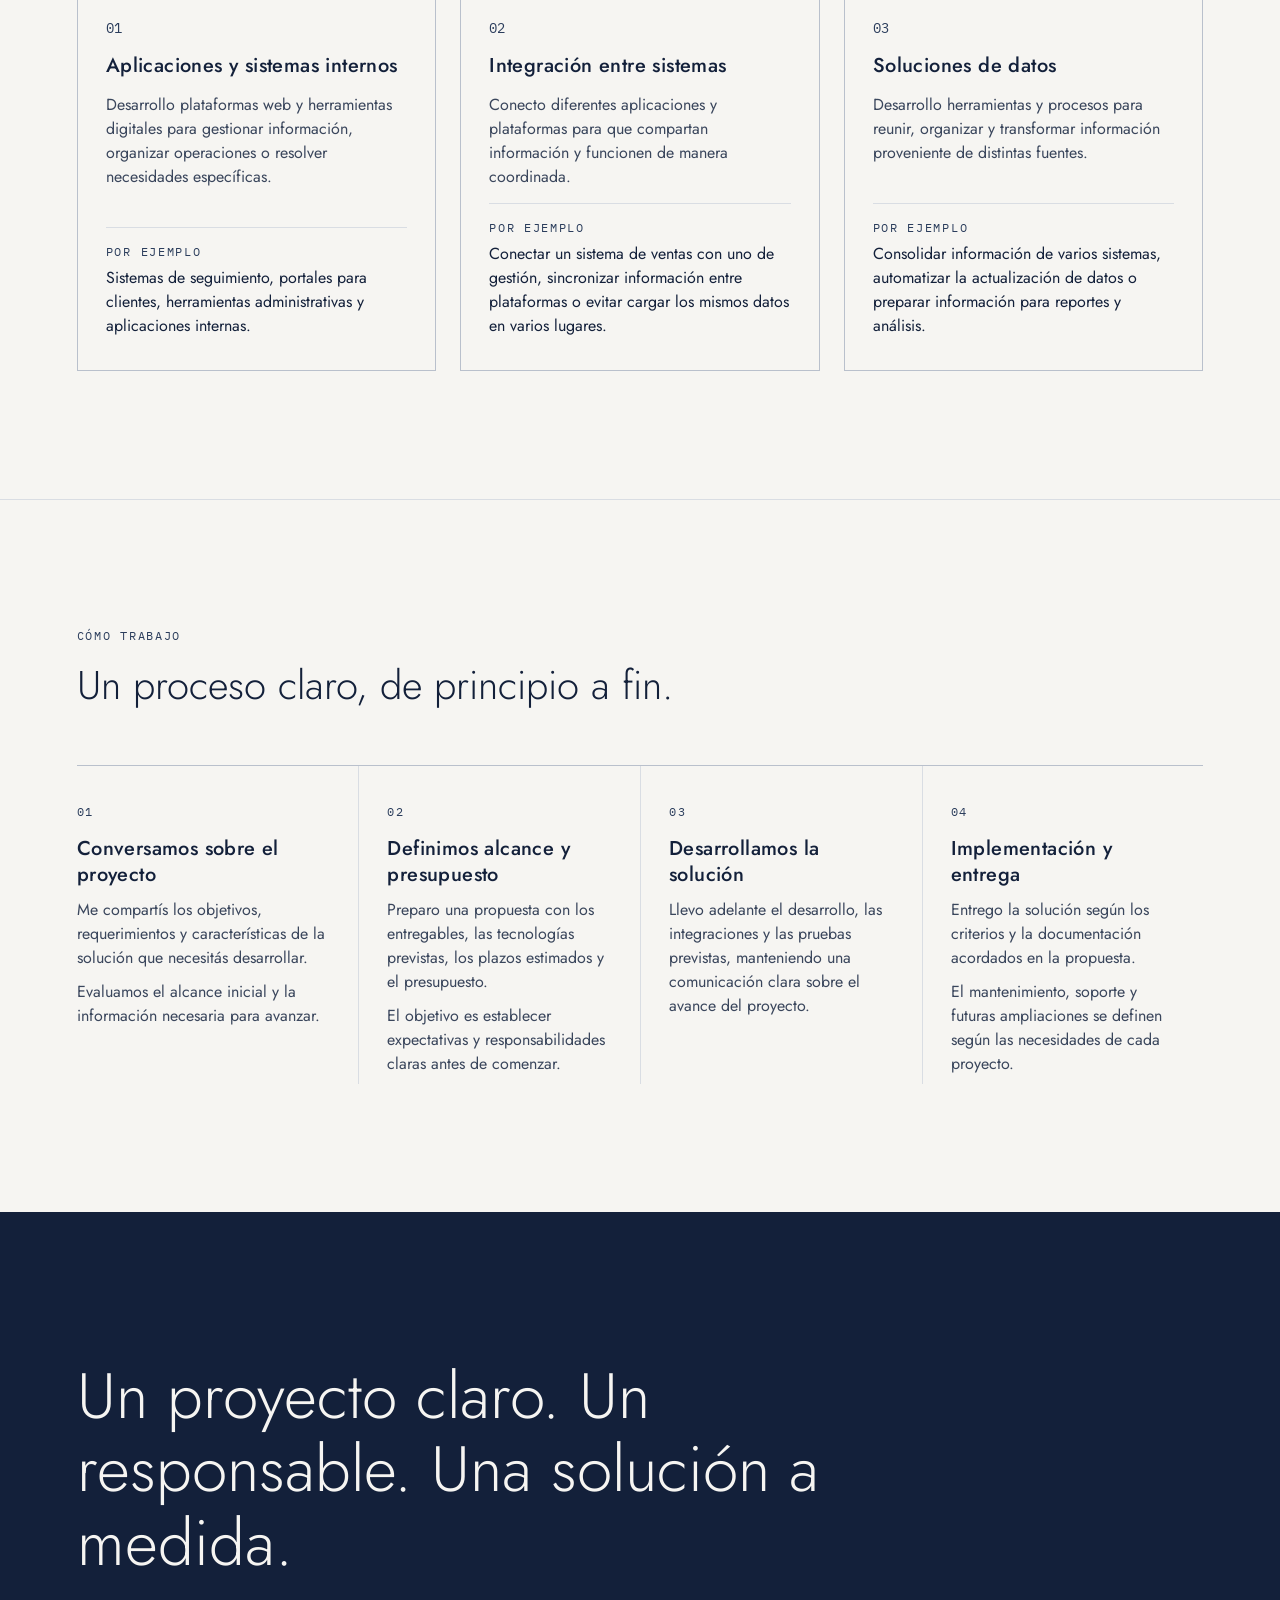
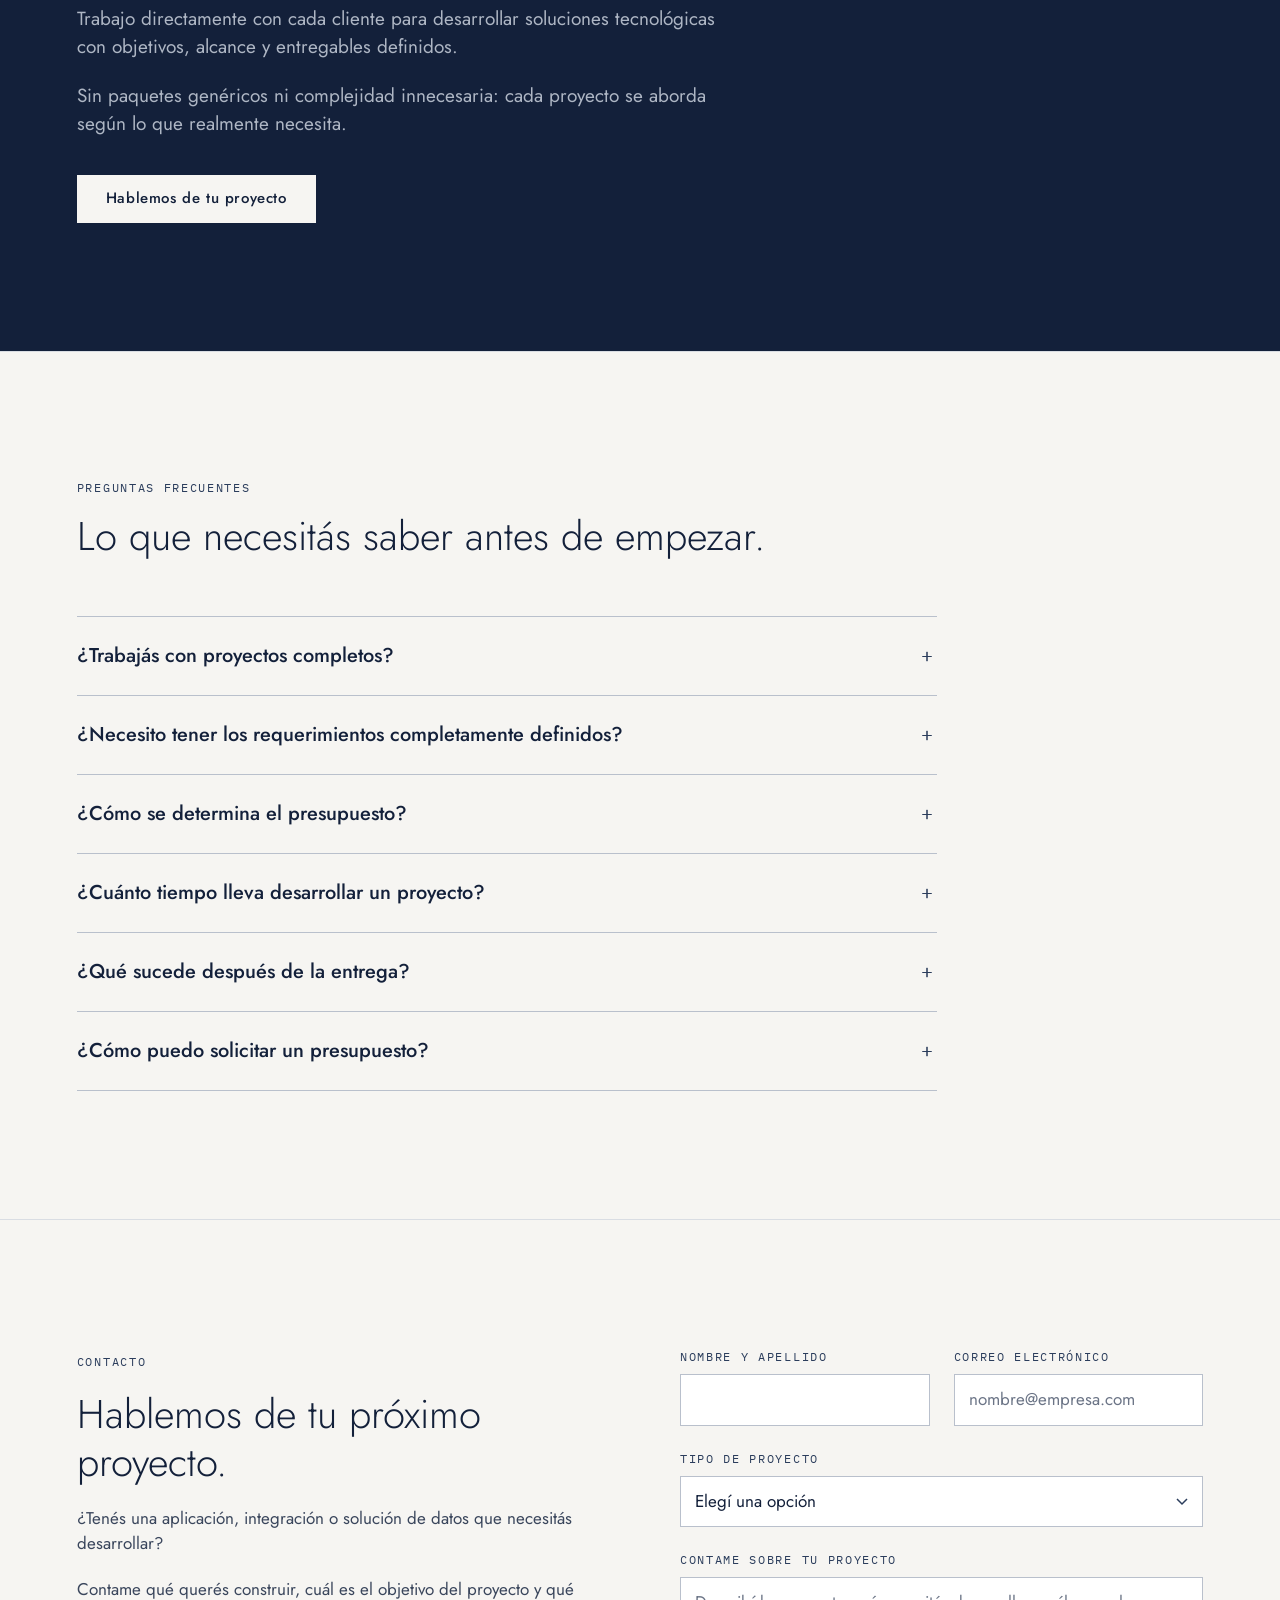
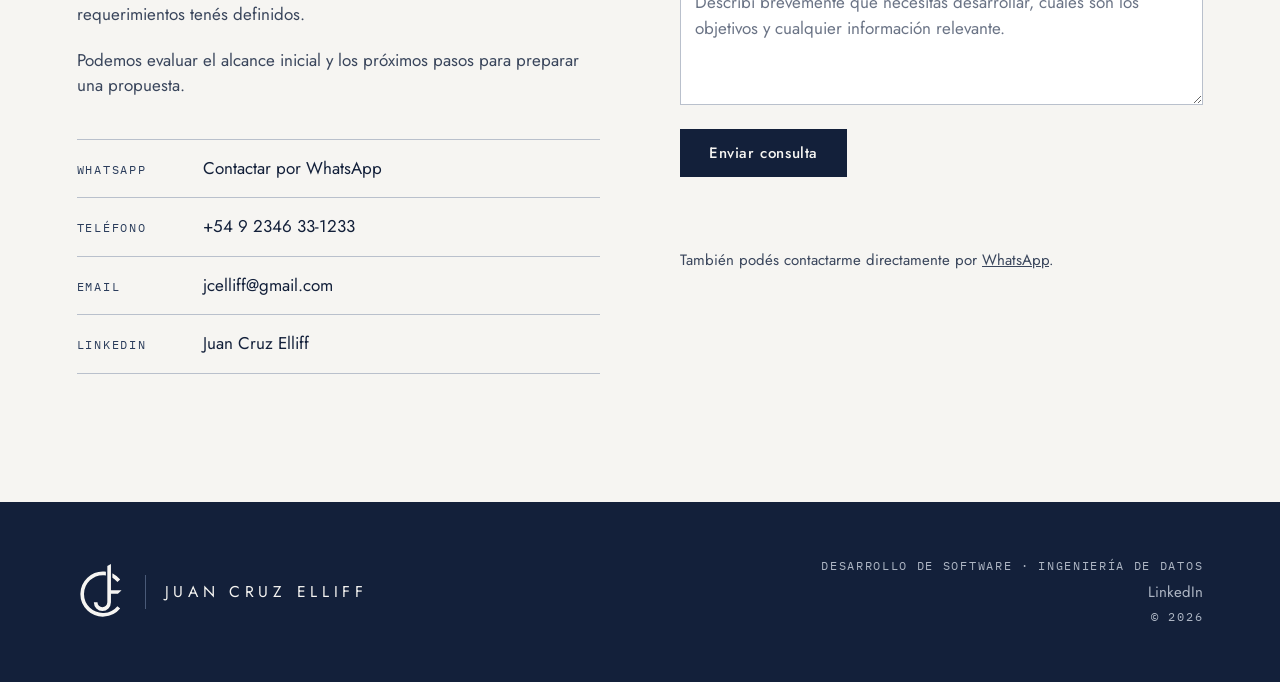
==== commit 189036bc: "Copy: lenguaje claro en servicios, tipos de proyectos y textos generales Co-Authored-By: Claude Opus" ====
--- a/index.html
+++ b/index.html
@@ -4,9 +4,9 @@
 <head>
   <meta charset="UTF-8">
   <meta name="viewport" content="width=device-width, initial-scale=1.0">
-  <title>Juan Cruz Elliff — Automatización · Datos · IA para PyMEs</title>
-
-  <meta name="description" content="Automatizo tareas operativas, atención de consultas y reportes para PyMEs. Sistemas que quedan funcionando e integrados a tus herramientas. Diagnóstico inicial sin cargo.">
+  <title>Juan Cruz Elliff | Desarrollo de Software e Ingeniería de Datos</title>
+
+  <meta name="description" content="Desarrollo de software a medida, ingeniería de datos e integración de sistemas. Soluciones tecnológicas para empresas, con proyectos de alcance definido.">
   <meta name="author" content="Juan Cruz Elliff">
   <meta name="robots" content="index, follow, max-image-preview:large">
   <meta name="theme-color" content="#13203A">
@@ -20,16 +20,16 @@
   <meta property="og:locale" content="es_AR">
   <meta property="og:url" content="https://juancruz.elliff.ar/">
   <meta property="og:site_name" content="Juan Cruz Elliff">
-  <meta property="og:title" content="Juan Cruz Elliff — Automatización · Datos · IA para PyMEs">
-  <meta property="og:description" content="Sistemas que se encargan del trabajo repetitivo: consultas, carga de datos y reportes. Diagnóstico inicial sin cargo.">
+  <meta property="og:title" content="Juan Cruz Elliff | Desarrollo de Software e Ingeniería de Datos">
+  <meta property="og:description" content="Desarrollo de software a medida, ingeniería de datos e integración de sistemas. Proyectos con alcance, entregables y presupuesto definidos.">
   <meta property="og:image" content="https://juancruz.elliff.ar/og-cover.jpg">
   <meta property="og:image:width" content="1200">
   <meta property="og:image:height" content="630">
   <meta property="og:image:alt" content="Monograma JCE y nombre Juan Cruz Elliff sobre fondo marino">
 
   <meta name="twitter:card" content="summary_large_image">
-  <meta name="twitter:title" content="Juan Cruz Elliff — Automatización · Datos · IA para PyMEs">
-  <meta name="twitter:description" content="Sistemas que se encargan del trabajo repetitivo: consultas, carga de datos y reportes.">
+  <meta name="twitter:title" content="Juan Cruz Elliff | Desarrollo de Software e Ingeniería de Datos">
+  <meta name="twitter:description" content="Desarrollo de software a medida, ingeniería de datos e integración de sistemas. Proyectos con alcance definido.">
   <meta name="twitter:image" content="https://juancruz.elliff.ar/og-cover.jpg">
 
   <script type="application/ld+json">
@@ -41,26 +41,25 @@
         "@id": "https://juancruz.elliff.ar/#person",
         "name": "Juan Cruz Elliff",
         "url": "https://juancruz.elliff.ar/",
-        "jobTitle": "Consultor en Automatización, Datos e IA",
+        "jobTitle": "Desarrollo de Software e Ingeniería de Datos",
         "email": "mailto:jcelliff@gmail.com",
         "telephone": "+5492346331233",
-        "knowsAbout": ["SQL", "Python", "Power BI", "Automatización de procesos", "Inteligencia artificial"],
+        "knowsAbout": ["Desarrollo de software", "Ingeniería de datos", "Integración de sistemas", "Automatización", "Inteligencia artificial"],
         "sameAs": ["https://www.linkedin.com/in/elliffjuancruz"]
       },
       {
         "@type": "ProfessionalService",
         "@id": "https://juancruz.elliff.ar/#service",
-        "name": "Juan Cruz Elliff — Automatización · Datos · IA",
+        "name": "Juan Cruz Elliff — Desarrollo de Software e Ingeniería de Datos",
         "url": "https://juancruz.elliff.ar/",
         "image": "https://juancruz.elliff.ar/og-cover.jpg",
-        "description": "Automatización de tareas operativas, atención de consultas y reportes para PyMEs.",
+        "description": "Desarrollo de software a medida, ingeniería de datos e integración de sistemas. Proyectos tecnológicos con alcance definido.",
         "areaServed": { "@type": "Country", "name": "Argentina" },
         "provider": { "@id": "https://juancruz.elliff.ar/#person" },
-        "priceRange": "Desde USD 800",
         "serviceType": [
-          "Web que capta y responde consultas",
-          "Atención automática de consultas",
-          "Reportes y procesos administrativos automáticos"
+          "Desarrollo de software a medida",
+          "Ingeniería de datos",
+          "Integraciones y automatización"
         ],
         "contactPoint": {
           "@type": "ContactPoint",
@@ -292,7 +291,7 @@
     .nav-mobile a:not(.btn) { font-size: 17px; text-decoration: none; }
     .nav-mobile .btn { align-self: flex-start; }
 
-    @media (max-width: 900px) {
+    @media (max-width: 1100px) {
       .nav-links { display: none; }
       .nav-toggle { display: flex; }
       .brand { --H: 38px; }
@@ -306,14 +305,16 @@
       padding: 140px var(--pad-x) 96px;
     }
     .hero .container { width: 100%; }
-    .hero h1 { max-width: 16ch; margin: 24px 0 28px; }
-    .hero .lead { color: var(--aux-oscuro); max-width: 56ch; }
+    .hero h1 { max-width: 20ch; margin: 24px 0 28px; }
+    .hero .lead { color: var(--papel); max-width: 56ch; }
+    .hero-sub { color: var(--aux-oscuro); max-width: 60ch; margin-top: 16px; }
     .hero-actions { display: flex; flex-wrap: wrap; gap: 16px; margin-top: 40px; }
     .hero-note { margin-top: 20px; font-family: var(--font-mono); font-size: 13px; color: var(--aux-oscuro); }
 
     /* ── SOBRE MÍ ── */
     .about-grid { display: grid; grid-template-columns: 1fr 1.4fr; gap: 64px; align-items: start; }
-    .about-grid p + p { margin-top: 20px; }
+    .about-grid p + p, .mt { margin-top: 20px; }
+    .about-grid strong { font-weight: 500; color: var(--marino); }
     .stack { display: flex; flex-wrap: wrap; gap: 8px; margin-top: 32px; }
     .chip {
       font-family: var(--font-mono);
@@ -328,50 +329,41 @@
     .services { border-top: 1px solid var(--linea); }
     .service {
       display: grid;
-      grid-template-columns: 56px 1fr 220px;
+      grid-template-columns: 56px minmax(0, 1fr);
       gap: 40px;
       padding: 48px 0;
       border-bottom: 1px solid var(--linea);
     }
     .srv-num { font-family: var(--font-mono); font-size: 14px; color: var(--marino-medio); padding-top: 6px; }
     .service h3 { margin-bottom: 12px; }
+    .srv-body p + p { margin-top: 12px; }
     .service .chips { display: flex; flex-wrap: wrap; gap: 8px; margin-top: 20px; }
-    .price { text-align: right; }
-    .price-label { font-family: var(--font-mono); font-size: 12px; letter-spacing: 0.14em; text-transform: uppercase; color: var(--marino-medio); }
-    .price-value { font-weight: 300; font-size: 40px; line-height: 1.1; color: var(--marino); margin: 6px 0; }
-    .price-value small { font-family: var(--font-mono); font-size: 14px; font-weight: 400; margin-right: 6px; }
-    .price-sub { font-size: 14px; line-height: 1.4; color: var(--tinta); }
+    .srv-body { max-width: 72ch; }
 
     /* ── PROCESO ── */
-    .steps { display: grid; grid-template-columns: repeat(4, 1fr); gap: 0; border-top: 1px solid var(--linea); counter-reset: step; }
+    .steps { display: grid; grid-template-columns: repeat(4, 1fr); gap: 0; border-top: 1px solid var(--linea); list-style: none; }
     .step { padding: 32px 28px 8px 0; }
     .step + .step { padding-left: 28px; border-left: 1px solid var(--niebla); }
     .step-num { font-family: var(--font-mono); font-size: 12px; letter-spacing: 0.14em; color: var(--marino-medio); }
     .step h3 { font-size: 20px; margin: 12px 0 10px; }
     .step p { font-size: 16px; }
-
-    /* ── CASOS ── */
+    .step p + p { margin-top: 10px; }
+
+    /* ── SITUACIONES ── */
     .cases { display: grid; grid-template-columns: repeat(3, 1fr); gap: 24px; }
-    .case { border: 1px solid var(--linea); padding: 28px; display: grid; gap: 14px; align-content: start; }
-    .case dl { display: grid; gap: 10px; font-size: 16px; }
-    .case dt { font-family: var(--font-mono); font-size: 12px; letter-spacing: 0.14em; text-transform: uppercase; color: var(--marino-medio); }
-    .pending { border-style: dashed; }
-    .tag-pending {
-      justify-self: start;
-      font-family: var(--font-mono);
-      font-size: 11px;
-      letter-spacing: 0.14em;
-      text-transform: uppercase;
-      color: var(--tinta);
-      background: var(--niebla);
-      padding: 3px 8px;
-    }
+    .case { border: 1px solid var(--linea); padding: 32px 28px; display: flex; flex-direction: column; gap: 14px; }
+    .case h3 { font-size: 20px; }
+    .case .srv-num { padding-top: 0; }
+    .case p { font-size: 16px; }
+    .case-fix { margin-top: auto; padding-top: 16px; border-top: 1px solid var(--niebla); display: grid; gap: 6px; }
+    .case-fix p { color: var(--marino); }
 
     /* ── POSICIONAMIENTO ── */
     .statement { text-align: left; }
     .statement .h1 { max-width: 22ch; margin: 20px 0 24px; color: var(--papel); }
     .statement p { color: var(--aux-oscuro); }
     .statement .btn { margin-top: 36px; }
+    .statement .lead { max-width: 60ch; }
 
     /* ── FAQ ── */
     .faq { border-top: 1px solid var(--linea); max-width: 860px; }
@@ -434,6 +426,7 @@
     .field input:focus, .field select:focus, .field textarea:focus { border-color: var(--marino-medio); outline: 1px solid var(--marino-medio); }
     .form-status { min-height: 24px; font-size: 15px; color: var(--marino); }
     .form .btn { justify-self: start; }
+    .form-alt { font-size: 15px; color: var(--tinta); }
 
     /* ── FOOTER ── */
     footer { padding: 56px var(--pad-x); }
@@ -446,15 +439,13 @@
     /* ── RESPONSIVE ── */
     @media (max-width: 1000px) {
       .about-grid, .contact-grid { grid-template-columns: 1fr; gap: 40px; }
-      .service { grid-template-columns: 40px 1fr; }
-      .price { grid-column: 2; text-align: left; }
+      .service { grid-template-columns: 40px minmax(0, 1fr); }
       .steps { grid-template-columns: 1fr 1fr; }
       .step:nth-child(3) { padding-left: 0; border-left: none; }
       .cases { grid-template-columns: 1fr; }
     }
     @media (max-width: 640px) {
       .service { grid-template-columns: 1fr; gap: 12px; }
-      .price { grid-column: 1; }
       .steps { grid-template-columns: 1fr; }
       .step, .step + .step { padding: 24px 0 8px; border-left: none; border-bottom: 1px solid var(--niebla); }
       .f-row { grid-template-columns: 1fr; }
@@ -496,274 +487,274 @@
     </a>
 
     <nav class="nav-links" aria-label="Principal">
+      <a href="#sobre">Sobre mí</a>
       <a href="#servicios">Servicios</a>
+      <a href="#proyectos">Proyectos</a>
       <a href="#proceso">Cómo trabajo</a>
-      <a href="#casos">Casos</a>
-      <a href="#faq">Preguntas</a>
-      <a href="#contacto" class="btn">Pedir diagnóstico</a>
+      <a href="#contacto">Contacto</a>
+      <a href="#contacto" class="btn">Hablemos de tu proyecto</a>
     </nav>
 
     <button class="nav-toggle" id="navBtn" aria-label="Abrir menú" aria-expanded="false" aria-controls="navMobile">
       <span></span><span></span>
     </button>
     <nav class="nav-mobile" id="navMobile" aria-label="Principal móvil">
+      <a href="#sobre">Sobre mí</a>
       <a href="#servicios">Servicios</a>
+      <a href="#proyectos">Proyectos</a>
       <a href="#proceso">Cómo trabajo</a>
-      <a href="#casos">Casos</a>
-      <a href="#faq">Preguntas</a>
-      <a href="#contacto" class="btn">Pedir diagnóstico</a>
+      <a href="#contacto">Contacto</a>
+      <a href="#contacto" class="btn">Hablemos de tu proyecto</a>
     </nav>
   </header>
 
   <main>
 
-    <!-- ═══════════ HERO ═══════════ -->
+    <!-- ═══════════ 01 INICIO ═══════════ -->
     <section class="hero on-dark" id="inicio">
       <div class="container">
-        <span class="label">Automatización · Datos · IA</span>
-        <h1>Automatizo tareas operativas y reportes para PyMEs.</h1>
+        <span class="label">Desarrollo de Software · Ingeniería de Datos</span>
+        <h1>Desarrollo soluciones tecnológicas a medida para empresas.</h1>
         <p class="lead">
-          Diseño e implemento sistemas que se encargan del trabajo repetitivo (consultas, carga de datos, reportes)
-          para que tu equipo crezca sin sumar horas de gestión.
+          Diseño e implemento aplicaciones, sistemas internos, integraciones y soluciones de datos para empresas que
+          necesitan desarrollar proyectos tecnológicos concretos.
+        </p>
+        <p class="hero-sub">
+          Desde la definición del alcance hasta la entrega, trabajo de forma directa para convertir lo que necesitás
+          en una solución que funcione.
         </p>
         <div class="hero-actions">
-          <a href="#contacto" class="btn">Pedir diagnóstico</a>
-          <a href="https://wa.me/5492346331233" class="btn btn-ghost js-wa" target="_blank" rel="noopener">Escribir por WhatsApp</a>
-        </div>
-        <p class="hero-note">Diagnóstico inicial de 15 minutos, sin cargo.</p>
+          <a href="#contacto" class="btn">Contame tu proyecto</a>
+          <a href="https://wa.me/5492346331233" class="btn btn-ghost js-wa" target="_blank" rel="noopener">Contactar por WhatsApp</a>
+        </div>
+        <p class="hero-note">Proyectos a medida · Presupuestos personalizados</p>
       </div>
     </section>
 
-    <!-- ═══════════ SOBRE MÍ ═══════════ -->
+    <!-- ═══════════ 02 SOBRE MÍ ═══════════ -->
     <section class="section" id="sobre">
       <div class="container about-grid">
         <div class="section-head" style="margin-bottom:0">
           <span class="label">Sobre mí</span>
-          <h2>Criterio técnico, foco en resultados.</h2>
+          <h2>Software, datos y soluciones a medida.</h2>
         </div>
         <div>
           <p class="lead">
-            Soy Juan Cruz Elliff. Trabajo en datos y automatización: identifico el proceso que más tiempo le consume a
-            tu equipo, lo automatizo y lo dejo integrado a las herramientas que ya usás.
+            Soy Juan Cruz Elliff, desarrollador de software y profesional en ingeniería de datos.
           </p>
           <p>
-            Mi enfoque es técnico y pragmático. No entrego maquetas ni promesas: cada proyecto termina con un sistema
-            funcionando, pensado para absorber más demanda sin aumentar costos fijos.
+            Combino ambas disciplinas para diseñar y construir soluciones adaptadas a lo que cada proyecto necesita.
           </p>
-          <div class="stack" aria-label="Herramientas">
-            <span class="chip">SQL</span>
-            <span class="chip">Python</span>
-            <span class="chip">Power BI</span>
+          <p>
+            Me interesa trabajar en proyectos donde la tecnología permita resolver un requerimiento concreto: desarrollar
+            una aplicación, integrar sistemas, estructurar información o implementar una herramienta interna.
+          </p>
+          <p>
+            Trabajo de manera independiente, con comunicación directa, objetivos definidos y atención a cada etapa del
+            proyecto.
+          </p>
+          <p>
+            Mi enfoque es construir soluciones claras, funcionales y fáciles de mantener, eligiendo en cada caso la
+            tecnología que mejor se ajuste.
+          </p>
+          <div class="stack" aria-label="Especialidades">
+            <span class="chip">Desarrollo de software</span>
+            <span class="chip">Ingeniería de datos</span>
+            <span class="chip">Integración de sistemas</span>
+            <span class="chip">Automatización e IA</span>
           </div>
         </div>
       </div>
     </section>
 
-    <!-- ═══════════ SERVICIOS ═══════════ -->
+    <!-- ═══════════ 03 SERVICIOS ═══════════ -->
     <section class="section" id="servicios">
       <div class="container">
         <div class="section-head">
           <span class="label">Servicios</span>
-          <h2>Tres formas de sacarle trabajo manual a tu equipo.</h2>
-          <p>Alcance definido, plazos breves y sistemas funcionando desde la entrega.</p>
+          <h2>Desarrollo tecnológico adaptado a cada proyecto.</h2>
+          <p>Cada proyecto tiene necesidades distintas. Trabajo en tres áreas principales, definiendo el alcance y la solución según los requerimientos de cada cliente.</p>
         </div>
 
         <div class="services">
           <article class="service">
             <span class="srv-num">01</span>
-            <div>
-              <h3>Web que capta y responde consultas</h3>
-              <p>Sitio rápido con captura de contactos y respuesta automática que entiende el contexto comercial de cada consulta.</p>
-              <div class="chips">
-                <span class="chip">Desarrollo a medida</span>
-                <span class="chip">Respuesta automática</span>
-                <span class="chip">Optimización de conversión</span>
-              </div>
-            </div>
-            <div class="price">
-              <div class="price-label">Desde</div>
-              <div class="price-value"><small>USD</small>800</div>
-              <div class="price-sub">Proyecto cerrado según requerimientos</div>
+            <div class="srv-body">
+              <h3>Desarrollo de software a medida</h3>
+              <p>Desarrollo aplicaciones web, sistemas de gestión y herramientas digitales adaptadas a las necesidades de cada empresa.</p>
+              <p>Desde una plataforma completa hasta una herramienta para resolver un proceso específico.</p>
             </div>
           </article>
 
           <article class="service">
             <span class="srv-num">02</span>
-            <div>
-              <h3>Atención automática de consultas</h3>
-              <p>Un sistema que responde preguntas frecuentes, califica prospectos y deriva a una persona los casos que lo necesitan.</p>
-              <div class="chips">
-                <span class="chip">Varios canales</span>
-                <span class="chip">Calificación de prospectos</span>
-                <span class="chip">Integración con CRM</span>
-              </div>
-            </div>
-            <div class="price">
-              <div class="price-label">Desde</div>
-              <div class="price-value"><small>USD</small>1.200</div>
-              <div class="price-sub">Implementación + soporte mensual</div>
+            <div class="srv-body">
+              <h3>Ingeniería de datos</h3>
+              <p>Desarrollo soluciones para conectar, organizar y procesar información proveniente de diferentes sistemas.</p>
+              <p>El objetivo es transformar datos dispersos en información estructurada, confiable y disponible para su utilización.</p>
             </div>
           </article>
 
           <article class="service">
             <span class="srv-num">03</span>
-            <div>
-              <h3>Reportes y procesos administrativos automáticos</h3>
-              <p>Procesamiento automático de datos, tableros que se actualizan solos y alertas cuando algo se sale de lo esperado.</p>
-              <div class="chips">
-                <span class="chip">BI y datos</span>
-                <span class="chip">ETL</span>
-                <span class="chip">Alertas automáticas</span>
-              </div>
-            </div>
-            <div class="price">
-              <div class="price-label">Precio</div>
-              <div class="price-value">A cotizar</div>
-              <div class="price-sub">Según análisis de procesos</div>
+            <div class="srv-body">
+              <h3>Integraciones y automatización</h3>
+              <p>Conecto aplicaciones y sistemas para que puedan intercambiar información y ejecutar procesos de forma automática.</p>
+              <p>También desarrollo soluciones que incorporan inteligencia artificial cuando el proyecto lo requiere.</p>
             </div>
           </article>
         </div>
       </div>
     </section>
 
-    <!-- ═══════════ PROCESO ═══════════ -->
+    <!-- ═══════════ 04 TIPOS DE PROYECTOS ═══════════
+         Ejemplos de tipos de proyecto. NO son casos de éxito ni proyectos entregados. -->
+    <section class="section" id="proyectos">
+      <div class="container">
+        <div class="section-head">
+          <span class="label">Tipos de proyectos</span>
+          <h2>¿Qué tipo de solución necesitás desarrollar?</h2>
+          <p>Estos son algunos ejemplos de proyectos en los que puedo trabajar. Cada solución se diseña según las necesidades y características de la implementación.</p>
+        </div>
+        <div class="cases">
+          <article class="case">
+            <span class="srv-num">01</span>
+            <h3>Aplicaciones y sistemas internos</h3>
+            <p>Desarrollo plataformas web y herramientas digitales para gestionar información, organizar operaciones o resolver necesidades específicas.</p>
+            <div class="case-fix">
+              <span class="label">Por ejemplo</span>
+              <p>Sistemas de seguimiento, portales para clientes, herramientas administrativas y aplicaciones internas.</p>
+            </div>
+          </article>
+          <article class="case">
+            <span class="srv-num">02</span>
+            <h3>Integración entre sistemas</h3>
+            <p>Conecto diferentes aplicaciones y plataformas para que compartan información y funcionen de manera coordinada.</p>
+            <div class="case-fix">
+              <span class="label">Por ejemplo</span>
+              <p>Conectar un sistema de ventas con uno de gestión, sincronizar información entre plataformas o evitar cargar los mismos datos en varios lugares.</p>
+            </div>
+          </article>
+          <article class="case">
+            <span class="srv-num">03</span>
+            <h3>Soluciones de datos</h3>
+            <p>Desarrollo herramientas y procesos para reunir, organizar y transformar información proveniente de distintas fuentes.</p>
+            <div class="case-fix">
+              <span class="label">Por ejemplo</span>
+              <p>Consolidar información de varios sistemas, automatizar la actualización de datos o preparar información para reportes y análisis.</p>
+            </div>
+          </article>
+        </div>
+      </div>
+    </section>
+
+    <!-- ═══════════ 05 CÓMO TRABAJO ═══════════ -->
     <section class="section" id="proceso">
       <div class="container">
         <div class="section-head">
           <span class="label">Cómo trabajo</span>
-          <h2>De la primera llamada al sistema funcionando.</h2>
-        </div>
-        <ol class="steps" role="list">
-          <li class="step" style="list-style:none">
+          <h2>Un proceso claro, de principio a fin.</h2>
+        </div>
+        <ol class="steps">
+          <li class="step">
             <span class="step-num">01</span>
-            <h3>Diagnóstico</h3>
-            <p>Llamada de 15 minutos, sin cargo, para entender tu operación y evaluar si la implementación es viable.</p>
+            <h3>Conversamos sobre el proyecto</h3>
+            <p>Me compartís los objetivos, requerimientos y características de la solución que necesitás desarrollar.</p>
+            <p>Evaluamos el alcance inicial y la información necesaria para avanzar.</p>
           </li>
-          <li class="step" style="list-style:none">
+          <li class="step">
             <span class="step-num">02</span>
-            <h3>Propuesta</h3>
-            <p>Alcance, plazo y precio definidos por escrito antes de empezar.</p>
+            <h3>Definimos alcance y presupuesto</h3>
+            <p>Preparo una propuesta con los entregables, las tecnologías previstas, los plazos estimados y el presupuesto.</p>
+            <p>El objetivo es establecer expectativas y responsabilidades claras antes de comenzar.</p>
           </li>
-          <li class="step" style="list-style:none">
+          <li class="step">
             <span class="step-num">03</span>
-            <h3>Implementación</h3>
-            <p>Construyo el sistema y lo integro a las herramientas que ya usás.</p>
+            <h3>Desarrollamos la solución</h3>
+            <p>Llevo adelante el desarrollo, las integraciones y las pruebas previstas, manteniendo una comunicación clara sobre el avance del proyecto.</p>
           </li>
-          <li class="step" style="list-style:none">
+          <li class="step">
             <span class="step-num">04</span>
-            <h3>Entrega y soporte</h3>
-            <p>Queda funcionando. Los servicios con soporte mensual incluyen seguimiento y ajustes.</p>
+            <h3>Implementación y entrega</h3>
+            <p>Entrego la solución según los criterios y la documentación acordados en la propuesta.</p>
+            <p>El mantenimiento, soporte y futuras ampliaciones se definen según las necesidades de cada proyecto.</p>
           </li>
         </ol>
       </div>
     </section>
 
-    <!-- ═══════════ CASOS ═══════════
-         PENDIENTE: reemplazar con proyectos reales antes de publicar.
-         Estructura: problema → solución → resultado medible. -->
-    <section class="section" id="casos">
+    <!-- ═══════════ 06 MENSAJE DE POSICIONAMIENTO ═══════════ -->
+    <section class="section on-dark statement">
       <div class="container">
-        <div class="section-head">
-          <span class="label">Casos</span>
-          <h2>Proyectos entregados.</h2>
-        </div>
-        <div class="cases">
-          <article class="case pending">
-            <span class="tag-pending">Pendiente</span>
-            <h3>Nombre del proyecto</h3>
-            <dl>
-              <div><dt>Problema</dt><dd>Qué tarea consumía tiempo o generaba errores.</dd></div>
-              <div><dt>Solución</dt><dd>Qué se implementó y con qué herramientas.</dd></div>
-              <div><dt>Resultado</dt><dd>Dato medible: horas ahorradas, tiempo de respuesta, errores.</dd></div>
-            </dl>
-          </article>
-          <article class="case pending">
-            <span class="tag-pending">Pendiente</span>
-            <h3>Nombre del proyecto</h3>
-            <dl>
-              <div><dt>Problema</dt><dd>—</dd></div>
-              <div><dt>Solución</dt><dd>—</dd></div>
-              <div><dt>Resultado</dt><dd>—</dd></div>
-            </dl>
-          </article>
-          <article class="case pending">
-            <span class="tag-pending">Pendiente</span>
-            <h3>Nombre del proyecto</h3>
-            <dl>
-              <div><dt>Problema</dt><dd>—</dd></div>
-              <div><dt>Solución</dt><dd>—</dd></div>
-              <div><dt>Resultado</dt><dd>—</dd></div>
-            </dl>
-          </article>
-        </div>
+        <p class="h1">Un proyecto claro. Un responsable. Una solución a medida.</p>
+        <p class="lead">Trabajo directamente con cada cliente para desarrollar soluciones tecnológicas con objetivos, alcance y entregables definidos.</p>
+        <p class="lead mt">Sin paquetes genéricos ni complejidad innecesaria: cada proyecto se aborda según lo que realmente necesita.</p>
+        <a href="#contacto" class="btn">Hablemos de tu proyecto</a>
       </div>
     </section>
 
-    <!-- ═══════════ POSICIONAMIENTO ═══════════ -->
-    <section class="section on-dark statement">
-      <div class="container">
-        <span class="label">Por qué automatizar</span>
-        <p class="h1">Operar a mano tiene un costo: es lo que más frena el crecimiento.</p>
-        <p class="lead">Trabajo con empresas que quieren dejar de gestionar tareas y empezar a revisar resultados.</p>
-        <a href="#contacto" class="btn">Pedir diagnóstico</a>
-      </div>
-    </section>
-
-    <!-- ═══════════ FAQ ═══════════ -->
+    <!-- ═══════════ 07 PREGUNTAS FRECUENTES ═══════════ -->
     <section class="section" id="faq">
       <div class="container">
         <div class="section-head">
           <span class="label">Preguntas frecuentes</span>
-          <h2>Lo que suelen preguntar antes de empezar.</h2>
+          <h2>Lo que necesitás saber antes de empezar.</h2>
         </div>
         <div class="faq">
           <details>
-            <summary>¿Cuánto cuesta?</summary>
+            <summary>¿Trabajás con proyectos completos?</summary>
             <div class="answer">
-              <p>La web con captura y respuesta de consultas arranca en USD 800, como proyecto cerrado. La atención automática arranca en USD 1.200 de implementación más un soporte mensual. La automatización de reportes y procesos administrativos se cotiza después de analizar tus procesos.</p>
+              <p>Sí. Mi modalidad principal es el desarrollo de proyectos con un alcance definido, desde la evaluación inicial y la propuesta hasta la implementación y entrega de la solución.</p>
             </div>
           </details>
           <details>
-            <summary>¿Cómo empezamos?</summary>
+            <summary>¿Necesito tener los requerimientos completamente definidos?</summary>
             <div class="answer">
-              <p>Con una llamada de diagnóstico de 15 minutos, sin cargo, para entender tu operación y ver si la implementación es viable.</p>
+              <p>No necesariamente. Es útil contar con objetivos claros y una idea de lo que necesitás desarrollar. Podemos revisar los requerimientos iniciales y determinar qué información falta para preparar una propuesta.</p>
             </div>
           </details>
           <details>
-            <summary>¿Qué pasa después de la entrega?</summary>
+            <summary>¿Cómo se determina el presupuesto?</summary>
             <div class="answer">
-              <p>La atención automática incluye soporte mensual.</p>
-              <span class="tag-pending">Pendiente: soporte de los otros servicios</span>
+              <p>Cada proyecto se cotiza según su alcance, complejidad, integraciones y requerimientos técnicos. Antes de comenzar, presento una propuesta donde se detallan los entregables, los plazos previstos y las condiciones económicas.</p>
             </div>
           </details>
           <details>
-            <summary>¿Cuánto tarda un proyecto?</summary>
-            <div class="answer"><span class="tag-pending">Pendiente: plazos reales</span></div>
+            <summary>¿Cuánto tiempo lleva desarrollar un proyecto?</summary>
+            <div class="answer">
+              <p>Depende de las funcionalidades, la complejidad y las integraciones necesarias. El cronograma se establece durante la definición del alcance y forma parte de la propuesta.</p>
+            </div>
           </details>
           <details>
-            <summary>¿El sistema queda a mi nombre?</summary>
-            <div class="answer"><span class="tag-pending">Pendiente: propiedad de código y cuentas</span></div>
+            <summary>¿Qué sucede después de la entrega?</summary>
+            <div class="answer">
+              <p>La entrega incluye lo acordado en la propuesta. Cuando el proyecto requiere mantenimiento, soporte o futuras ampliaciones, esas condiciones se definen por separado.</p>
+            </div>
           </details>
           <details>
-            <summary>¿Cómo se paga?</summary>
-            <div class="answer"><span class="tag-pending">Pendiente: medios y esquema de pago</span></div>
+            <summary>¿Cómo puedo solicitar un presupuesto?</summary>
+            <div class="answer">
+              <p>Podés enviarme una descripción del proyecto mediante el formulario o contactarme por WhatsApp. Cuanta más información tengas sobre los objetivos y requerimientos, mejor podremos evaluar el alcance inicial.</p>
+            </div>
           </details>
         </div>
       </div>
     </section>
 
-    <!-- ═══════════ CONTACTO ═══════════ -->
+    <!-- ═══════════ 08 CONTACTO ═══════════ -->
     <section class="section" id="contacto">
       <div class="container contact-grid">
         <div>
           <span class="label">Contacto</span>
-          <h2>Contame qué proceso querés ordenar.</h2>
-          <p>El primer paso es una llamada de diagnóstico de 15 minutos, sin cargo, para entender tu operación y evaluar la viabilidad técnica de una implementación.</p>
+          <h2>Hablemos de tu próximo proyecto.</h2>
+          <p>¿Tenés una aplicación, integración o solución de datos que necesitás desarrollar?</p>
+          <p class="mt">Contame qué querés construir, cuál es el objetivo del proyecto y qué requerimientos tenés definidos.</p>
+          <p class="mt">Podemos evaluar el alcance inicial y los próximos pasos para preparar una propuesta.</p>
 
           <div class="contact-list">
             <div class="c-item">
               <span class="c-lbl">WhatsApp</span>
-              <a href="https://wa.me/5492346331233" target="_blank" rel="noopener" class="c-val js-wa">Escribir por WhatsApp</a>
+              <a href="https://wa.me/5492346331233" target="_blank" rel="noopener" class="c-val js-wa">Contactar por WhatsApp</a>
             </div>
             <div class="c-item">
               <span class="c-lbl">Teléfono</span>
@@ -786,30 +777,31 @@
           <input type="hidden" name="from_name" value="Web Juan Cruz Elliff">
           <div class="f-row">
             <div class="field">
-              <label for="nombre">Nombre</label>
-              <input type="text" id="nombre" name="name" autocomplete="name" placeholder="Nombre y apellido" required>
+              <label for="nombre">Nombre y apellido</label>
+              <input type="text" id="nombre" name="name" autocomplete="name" required>
             </div>
             <div class="field">
-              <label for="email">Email</label>
+              <label for="email">Correo electrónico</label>
               <input type="email" id="email" name="email" autocomplete="email" placeholder="nombre@empresa.com" required>
             </div>
           </div>
           <div class="field">
-            <label for="servicio">Servicio de interés</label>
-            <select id="servicio" name="servicio" required>
-              <option value="" disabled selected>Elegí un servicio</option>
-              <option value="web">Web que capta y responde consultas</option>
-              <option value="atencion">Atención automática de consultas</option>
-              <option value="reportes">Reportes y procesos administrativos</option>
-              <option value="otro">Otro / no estoy seguro</option>
+            <label for="tipo">Tipo de proyecto</label>
+            <select id="tipo" name="tipo_proyecto" required>
+              <option value="" disabled selected>Elegí una opción</option>
+              <option value="software">Desarrollo de software</option>
+              <option value="datos">Ingeniería de datos</option>
+              <option value="integraciones">Integraciones y automatización</option>
+              <option value="otro">Otro tipo de proyecto</option>
             </select>
           </div>
           <div class="field">
-            <label for="msg">¿Qué proceso querés automatizar?</label>
-            <textarea id="msg" name="msg" placeholder="Contá brevemente qué tarea o cuello de botella hoy te frena." required></textarea>
+            <label for="msg">Contame sobre tu proyecto</label>
+            <textarea id="msg" name="msg" placeholder="Describí brevemente qué necesitás desarrollar, cuáles son los objetivos y cualquier información relevante." required></textarea>
           </div>
-          <button type="submit" class="btn" id="fBtn">Pedir diagnóstico</button>
+          <button type="submit" class="btn" id="fBtn">Enviar consulta</button>
           <p class="form-status" id="fStatus" role="status" aria-live="polite"></p>
+          <p class="form-alt">También podés contactarme directamente por <a href="https://wa.me/5492346331233" target="_blank" rel="noopener" class="js-wa">WhatsApp</a>.</p>
         </form>
       </div>
     </section>
@@ -825,7 +817,7 @@
         <span class="brand-name">Juan Cruz Elliff</span>
       </a>
       <div class="footer-meta">
-        <span class="label">Automatización · Datos · IA</span>
+        <span class="label">Desarrollo de Software · Ingeniería de Datos</span>
         <a href="https://www.linkedin.com/in/elliffjuancruz" target="_blank" rel="noopener">LinkedIn</a>
         <span class="label">© 2026</span>
       </div>
@@ -876,19 +868,21 @@
       fStatus.textContent = '';
       try {
         const fd = new FormData(cform);
-        fd.set('message', 'Servicio: ' + (fd.get('servicio') || '—') + '\n\n' + fd.get('msg'));
+        const tipoSel = document.getElementById('tipo');
+        const tipoTxt = tipoSel.selectedIndex > 0 ? tipoSel.options[tipoSel.selectedIndex].text : '—';
+        fd.set('message', 'Tipo de proyecto: ' + tipoTxt + '\n\n' + fd.get('msg'));
         fd.set('replyto', fd.get('email'));
         const res = await fetch('https://api.web3forms.com/submit', { method: 'POST', body: fd });
         const json = await res.json();
         if (!json.success) throw new Error(json.message || 'Error');
         cform.reset();
-        fStatus.textContent = 'Solicitud enviada. Te escribo para coordinar el diagnóstico.';
-        track('form_submit', { servicio: fd.get('servicio') });
+        fStatus.textContent = 'Consulta enviada. Gracias por escribir.';
+        track('form_submit', { tipo_proyecto: fd.get('tipo_proyecto') });
       } catch {
         fStatus.innerHTML = 'No se pudo enviar. Escribime por <a href="https://wa.me/5492346331233" target="_blank" rel="noopener">WhatsApp</a>.';
       } finally {
         fBtn.disabled = false;
-        fBtn.textContent = 'Pedir diagnóstico';
+        fBtn.textContent = 'Enviar consulta';
       }
     });
   </script>
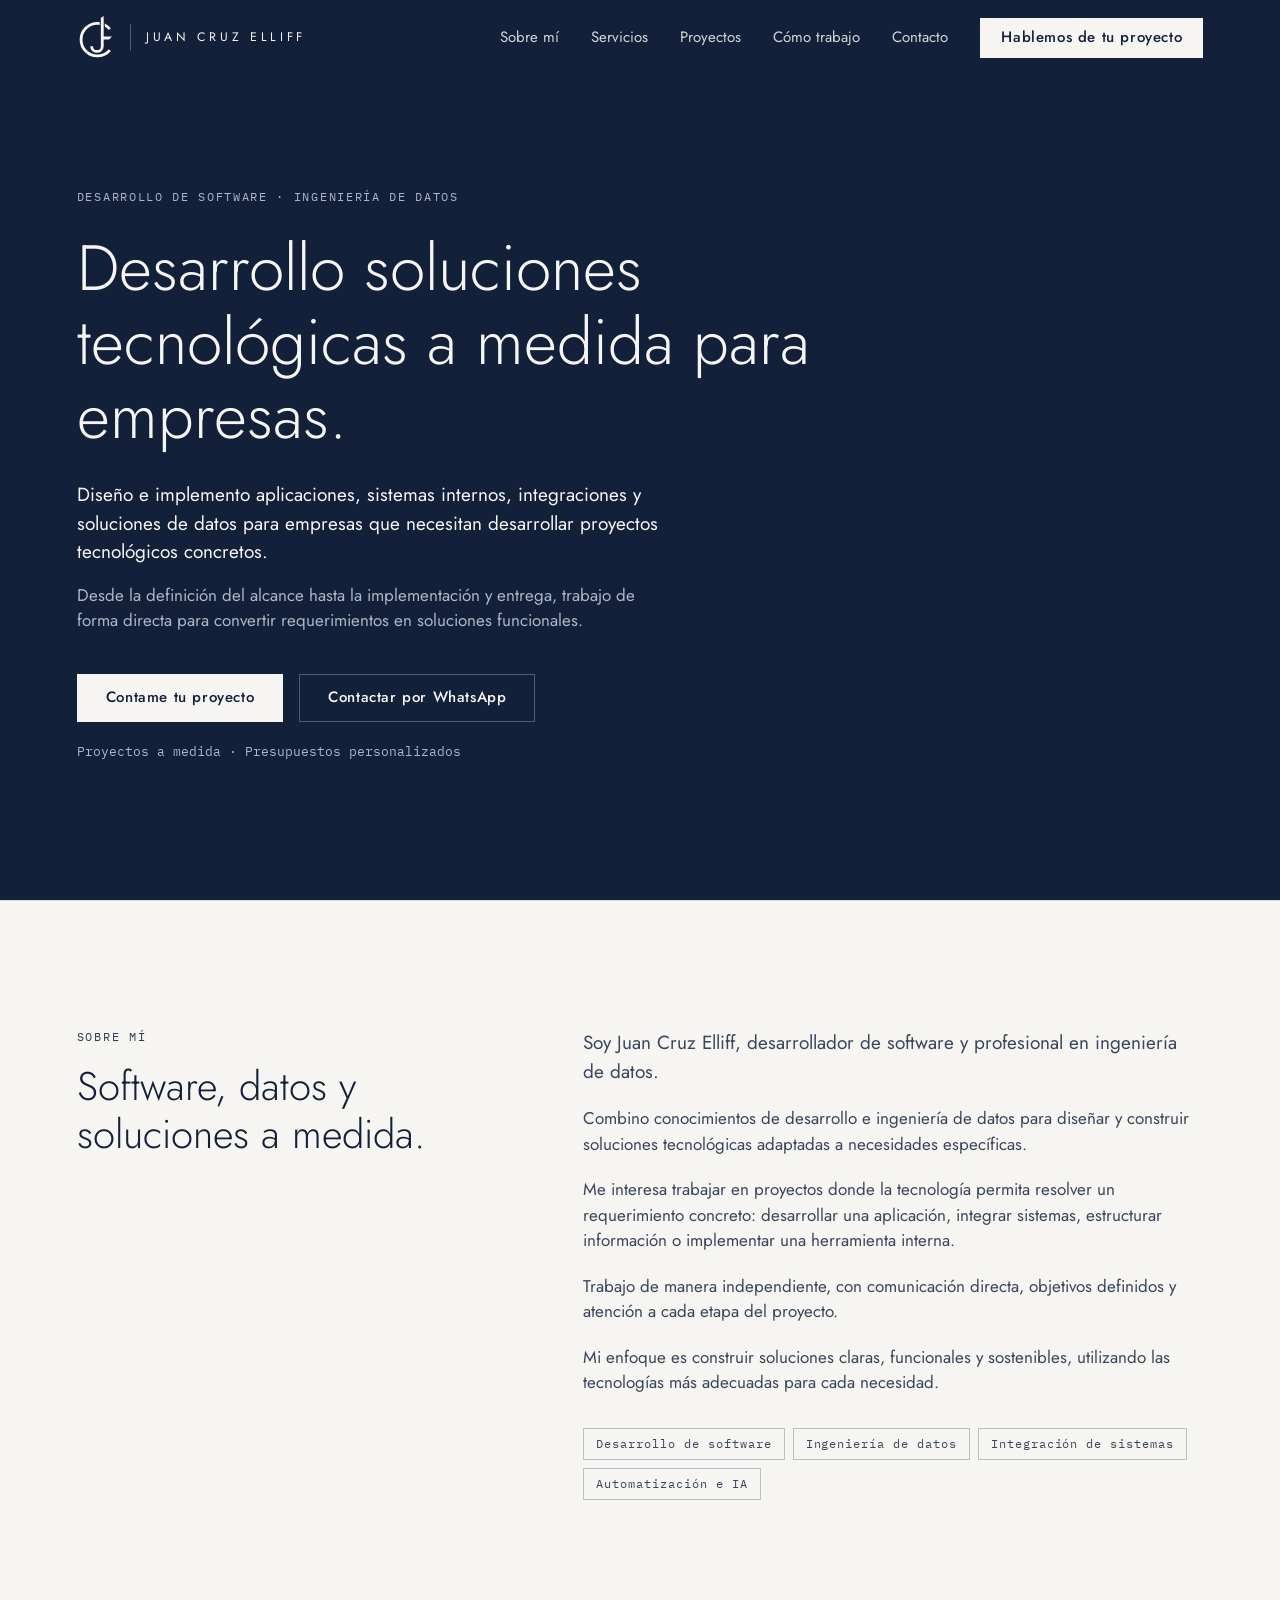
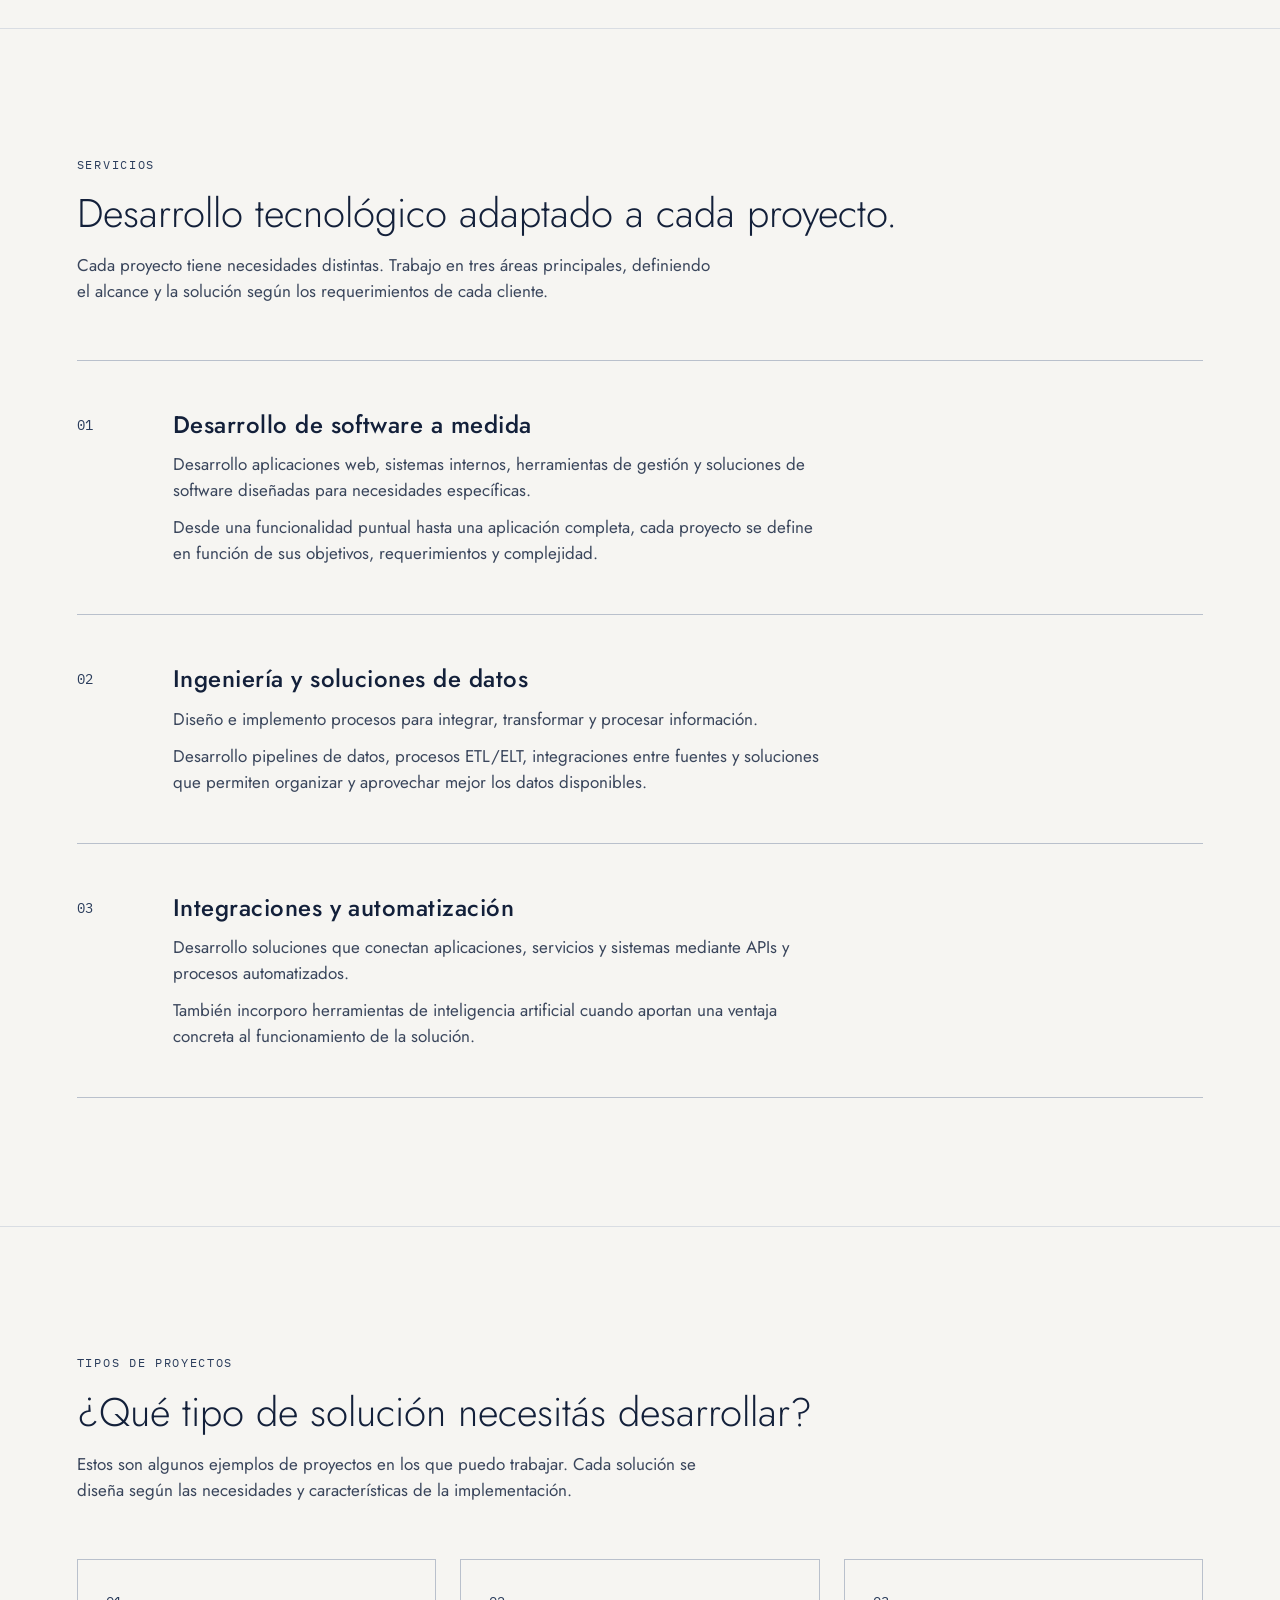
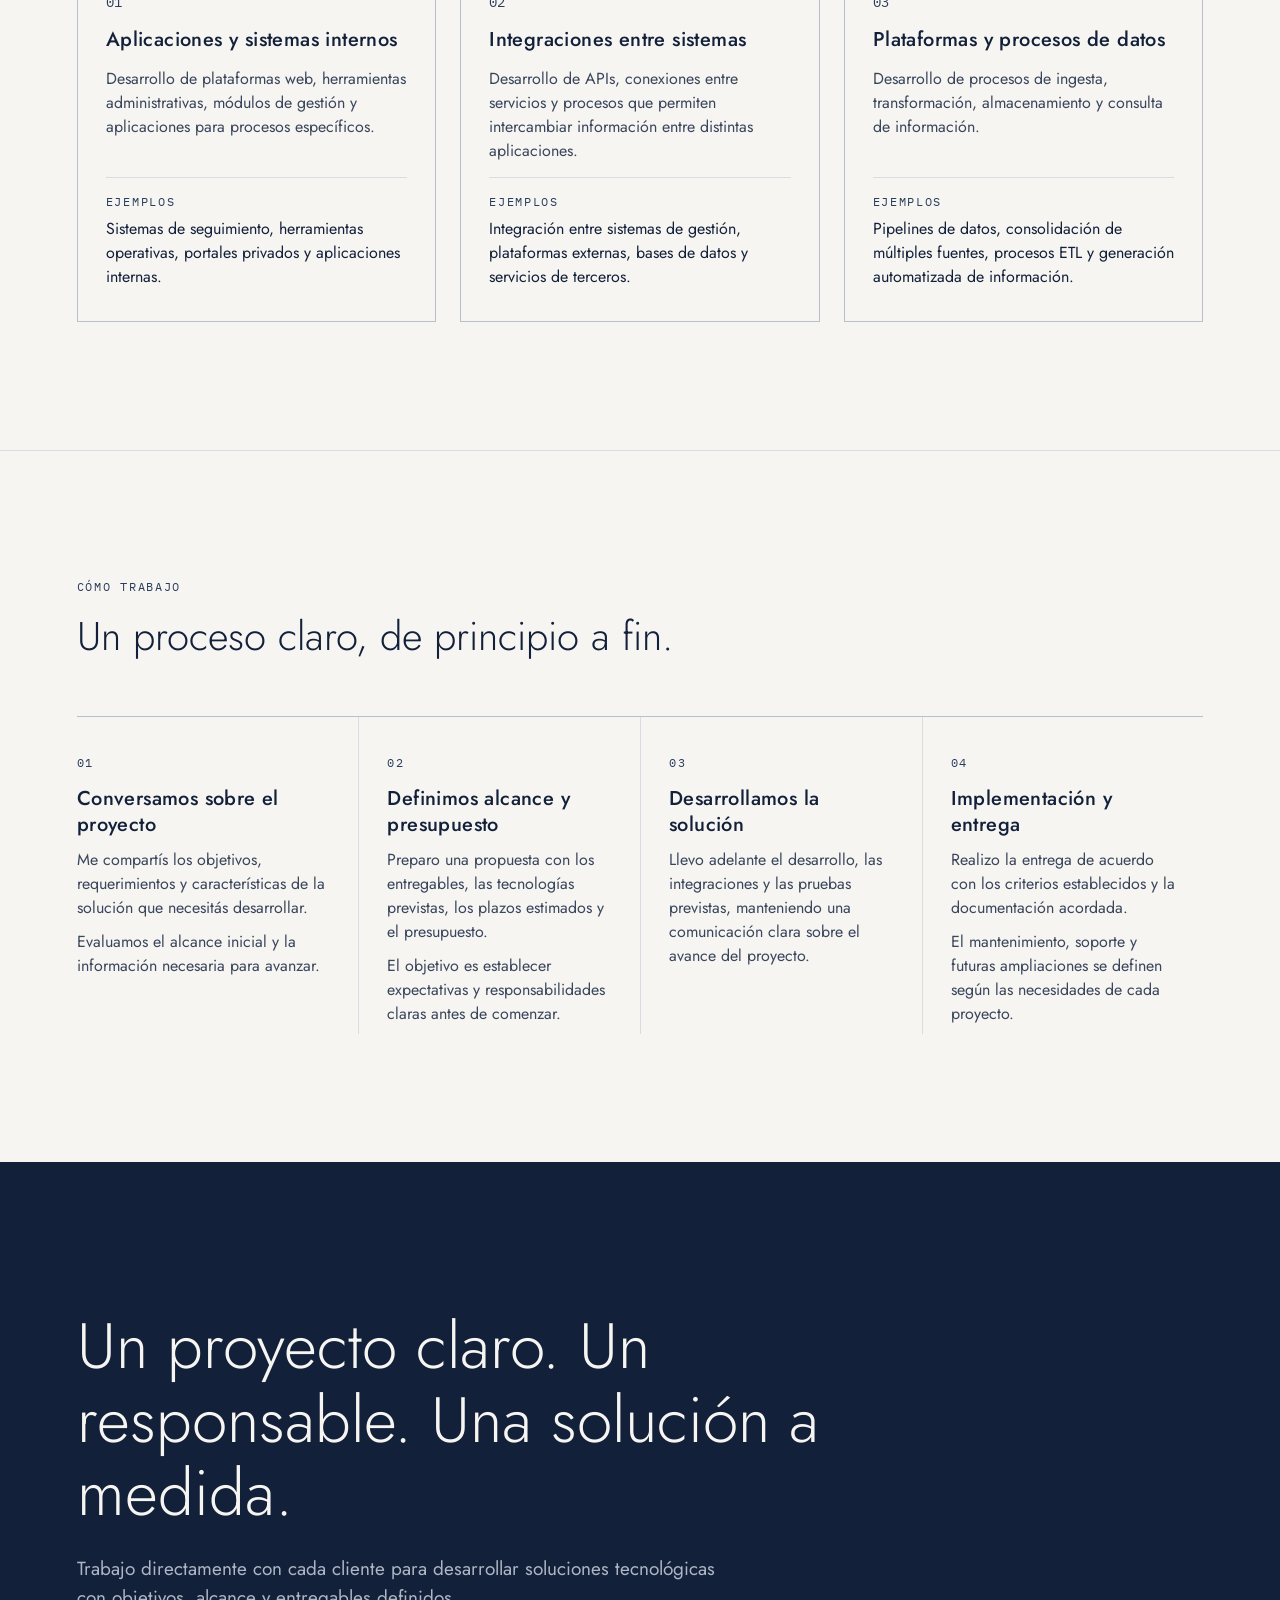
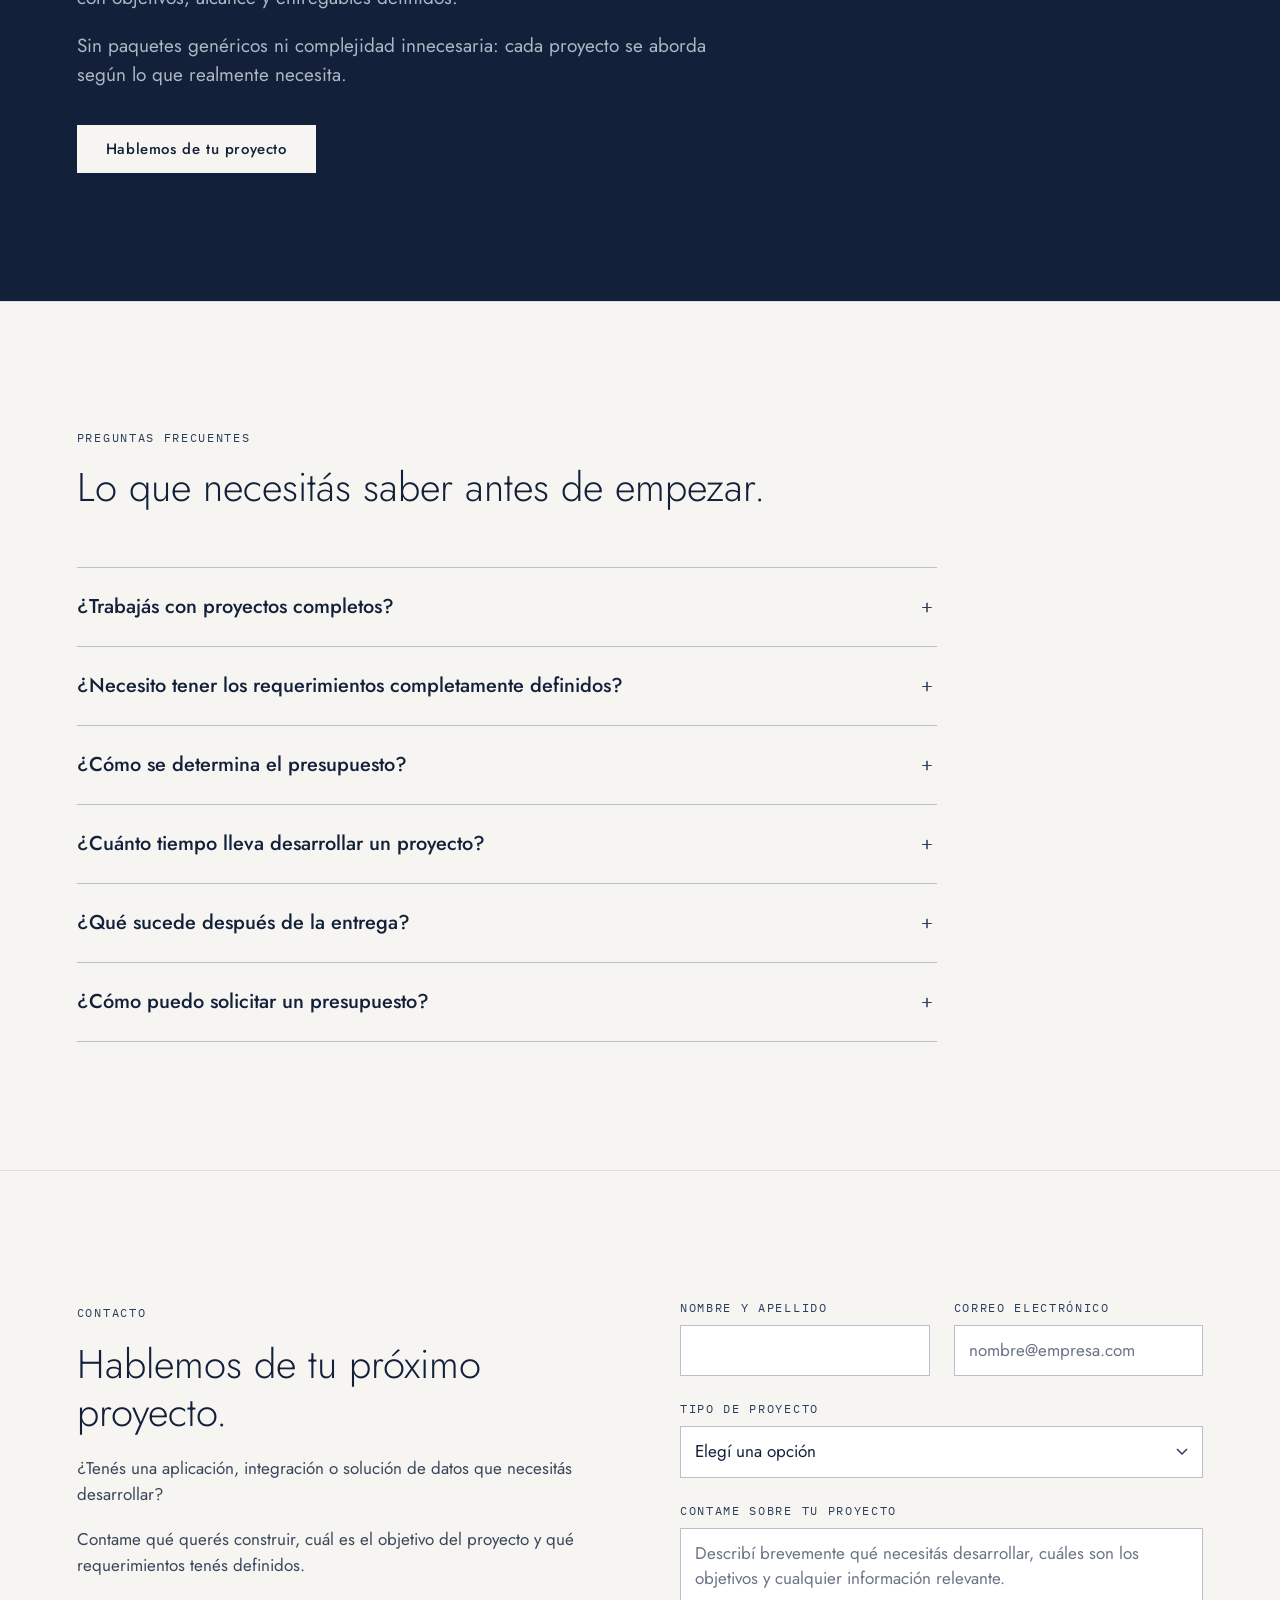
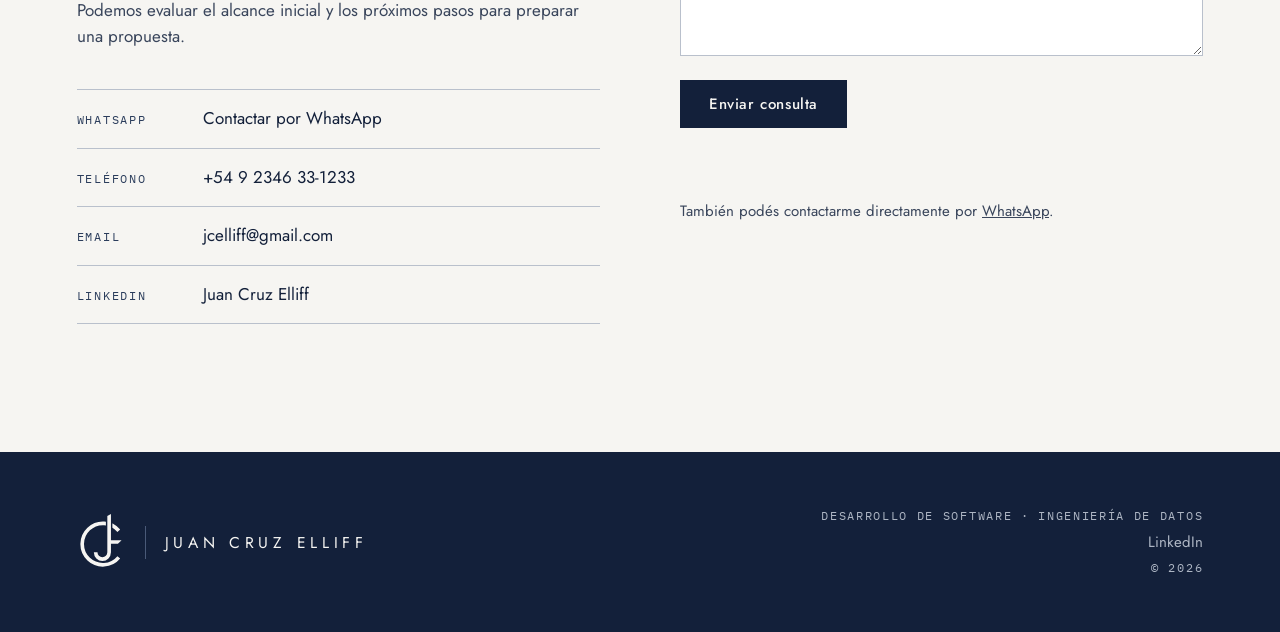
==== commit fe4b987f: "Reposicionamiento: Desarrollo de Software e Ingenieria de Datos - Hero, Sobre mi, Servicios sin prec" ====
--- a/index.html
+++ b/index.html
@@ -58,7 +58,7 @@
         "provider": { "@id": "https://juancruz.elliff.ar/#person" },
         "serviceType": [
           "Desarrollo de software a medida",
-          "Ingeniería de datos",
+          "Ingeniería y soluciones de datos",
           "Integraciones y automatización"
         ],
         "contactPoint": {
@@ -520,8 +520,8 @@
           necesitan desarrollar proyectos tecnológicos concretos.
         </p>
         <p class="hero-sub">
-          Desde la definición del alcance hasta la entrega, trabajo de forma directa para convertir lo que necesitás
-          en una solución que funcione.
+          Desde la definición del alcance hasta la implementación y entrega, trabajo de forma directa para convertir
+          requerimientos en soluciones funcionales.
         </p>
         <div class="hero-actions">
           <a href="#contacto" class="btn">Contame tu proyecto</a>
@@ -543,7 +543,8 @@
             Soy Juan Cruz Elliff, desarrollador de software y profesional en ingeniería de datos.
           </p>
           <p>
-            Combino ambas disciplinas para diseñar y construir soluciones adaptadas a lo que cada proyecto necesita.
+            Combino conocimientos de desarrollo e ingeniería de datos para diseñar y construir soluciones tecnológicas
+            adaptadas a necesidades específicas.
           </p>
           <p>
             Me interesa trabajar en proyectos donde la tecnología permita resolver un requerimiento concreto: desarrollar
@@ -554,8 +555,8 @@
             proyecto.
           </p>
           <p>
-            Mi enfoque es construir soluciones claras, funcionales y fáciles de mantener, eligiendo en cada caso la
-            tecnología que mejor se ajuste.
+            Mi enfoque es construir soluciones claras, funcionales y sostenibles, utilizando las tecnologías más
+            adecuadas para cada necesidad.
           </p>
           <div class="stack" aria-label="Especialidades">
             <span class="chip">Desarrollo de software</span>
@@ -581,17 +582,17 @@
             <span class="srv-num">01</span>
             <div class="srv-body">
               <h3>Desarrollo de software a medida</h3>
-              <p>Desarrollo aplicaciones web, sistemas de gestión y herramientas digitales adaptadas a las necesidades de cada empresa.</p>
-              <p>Desde una plataforma completa hasta una herramienta para resolver un proceso específico.</p>
+              <p>Desarrollo aplicaciones web, sistemas internos, herramientas de gestión y soluciones de software diseñadas para necesidades específicas.</p>
+              <p>Desde una funcionalidad puntual hasta una aplicación completa, cada proyecto se define en función de sus objetivos, requerimientos y complejidad.</p>
             </div>
           </article>
 
           <article class="service">
             <span class="srv-num">02</span>
             <div class="srv-body">
-              <h3>Ingeniería de datos</h3>
-              <p>Desarrollo soluciones para conectar, organizar y procesar información proveniente de diferentes sistemas.</p>
-              <p>El objetivo es transformar datos dispersos en información estructurada, confiable y disponible para su utilización.</p>
+              <h3>Ingeniería y soluciones de datos</h3>
+              <p>Diseño e implemento procesos para integrar, transformar y procesar información.</p>
+              <p>Desarrollo pipelines de datos, procesos ETL/ELT, integraciones entre fuentes y soluciones que permiten organizar y aprovechar mejor los datos disponibles.</p>
             </div>
           </article>
 
@@ -599,8 +600,8 @@
             <span class="srv-num">03</span>
             <div class="srv-body">
               <h3>Integraciones y automatización</h3>
-              <p>Conecto aplicaciones y sistemas para que puedan intercambiar información y ejecutar procesos de forma automática.</p>
-              <p>También desarrollo soluciones que incorporan inteligencia artificial cuando el proyecto lo requiere.</p>
+              <p>Desarrollo soluciones que conectan aplicaciones, servicios y sistemas mediante APIs y procesos automatizados.</p>
+              <p>También incorporo herramientas de inteligencia artificial cuando aportan una ventaja concreta al funcionamiento de la solución.</p>
             </div>
           </article>
         </div>
@@ -620,28 +621,28 @@
           <article class="case">
             <span class="srv-num">01</span>
             <h3>Aplicaciones y sistemas internos</h3>
-            <p>Desarrollo plataformas web y herramientas digitales para gestionar información, organizar operaciones o resolver necesidades específicas.</p>
+            <p>Desarrollo de plataformas web, herramientas administrativas, módulos de gestión y aplicaciones para procesos específicos.</p>
             <div class="case-fix">
-              <span class="label">Por ejemplo</span>
-              <p>Sistemas de seguimiento, portales para clientes, herramientas administrativas y aplicaciones internas.</p>
+              <span class="label">Ejemplos</span>
+              <p>Sistemas de seguimiento, herramientas operativas, portales privados y aplicaciones internas.</p>
             </div>
           </article>
           <article class="case">
             <span class="srv-num">02</span>
-            <h3>Integración entre sistemas</h3>
-            <p>Conecto diferentes aplicaciones y plataformas para que compartan información y funcionen de manera coordinada.</p>
+            <h3>Integraciones entre sistemas</h3>
+            <p>Desarrollo de APIs, conexiones entre servicios y procesos que permiten intercambiar información entre distintas aplicaciones.</p>
             <div class="case-fix">
-              <span class="label">Por ejemplo</span>
-              <p>Conectar un sistema de ventas con uno de gestión, sincronizar información entre plataformas o evitar cargar los mismos datos en varios lugares.</p>
+              <span class="label">Ejemplos</span>
+              <p>Integración entre sistemas de gestión, plataformas externas, bases de datos y servicios de terceros.</p>
             </div>
           </article>
           <article class="case">
             <span class="srv-num">03</span>
-            <h3>Soluciones de datos</h3>
-            <p>Desarrollo herramientas y procesos para reunir, organizar y transformar información proveniente de distintas fuentes.</p>
+            <h3>Plataformas y procesos de datos</h3>
+            <p>Desarrollo de procesos de ingesta, transformación, almacenamiento y consulta de información.</p>
             <div class="case-fix">
-              <span class="label">Por ejemplo</span>
-              <p>Consolidar información de varios sistemas, automatizar la actualización de datos o preparar información para reportes y análisis.</p>
+              <span class="label">Ejemplos</span>
+              <p>Pipelines de datos, consolidación de múltiples fuentes, procesos ETL y generación automatizada de información.</p>
             </div>
           </article>
         </div>
@@ -676,7 +677,7 @@
           <li class="step">
             <span class="step-num">04</span>
             <h3>Implementación y entrega</h3>
-            <p>Entrego la solución según los criterios y la documentación acordados en la propuesta.</p>
+            <p>Realizo la entrega de acuerdo con los criterios establecidos y la documentación acordada.</p>
             <p>El mantenimiento, soporte y futuras ampliaciones se definen según las necesidades de cada proyecto.</p>
           </li>
         </ol>
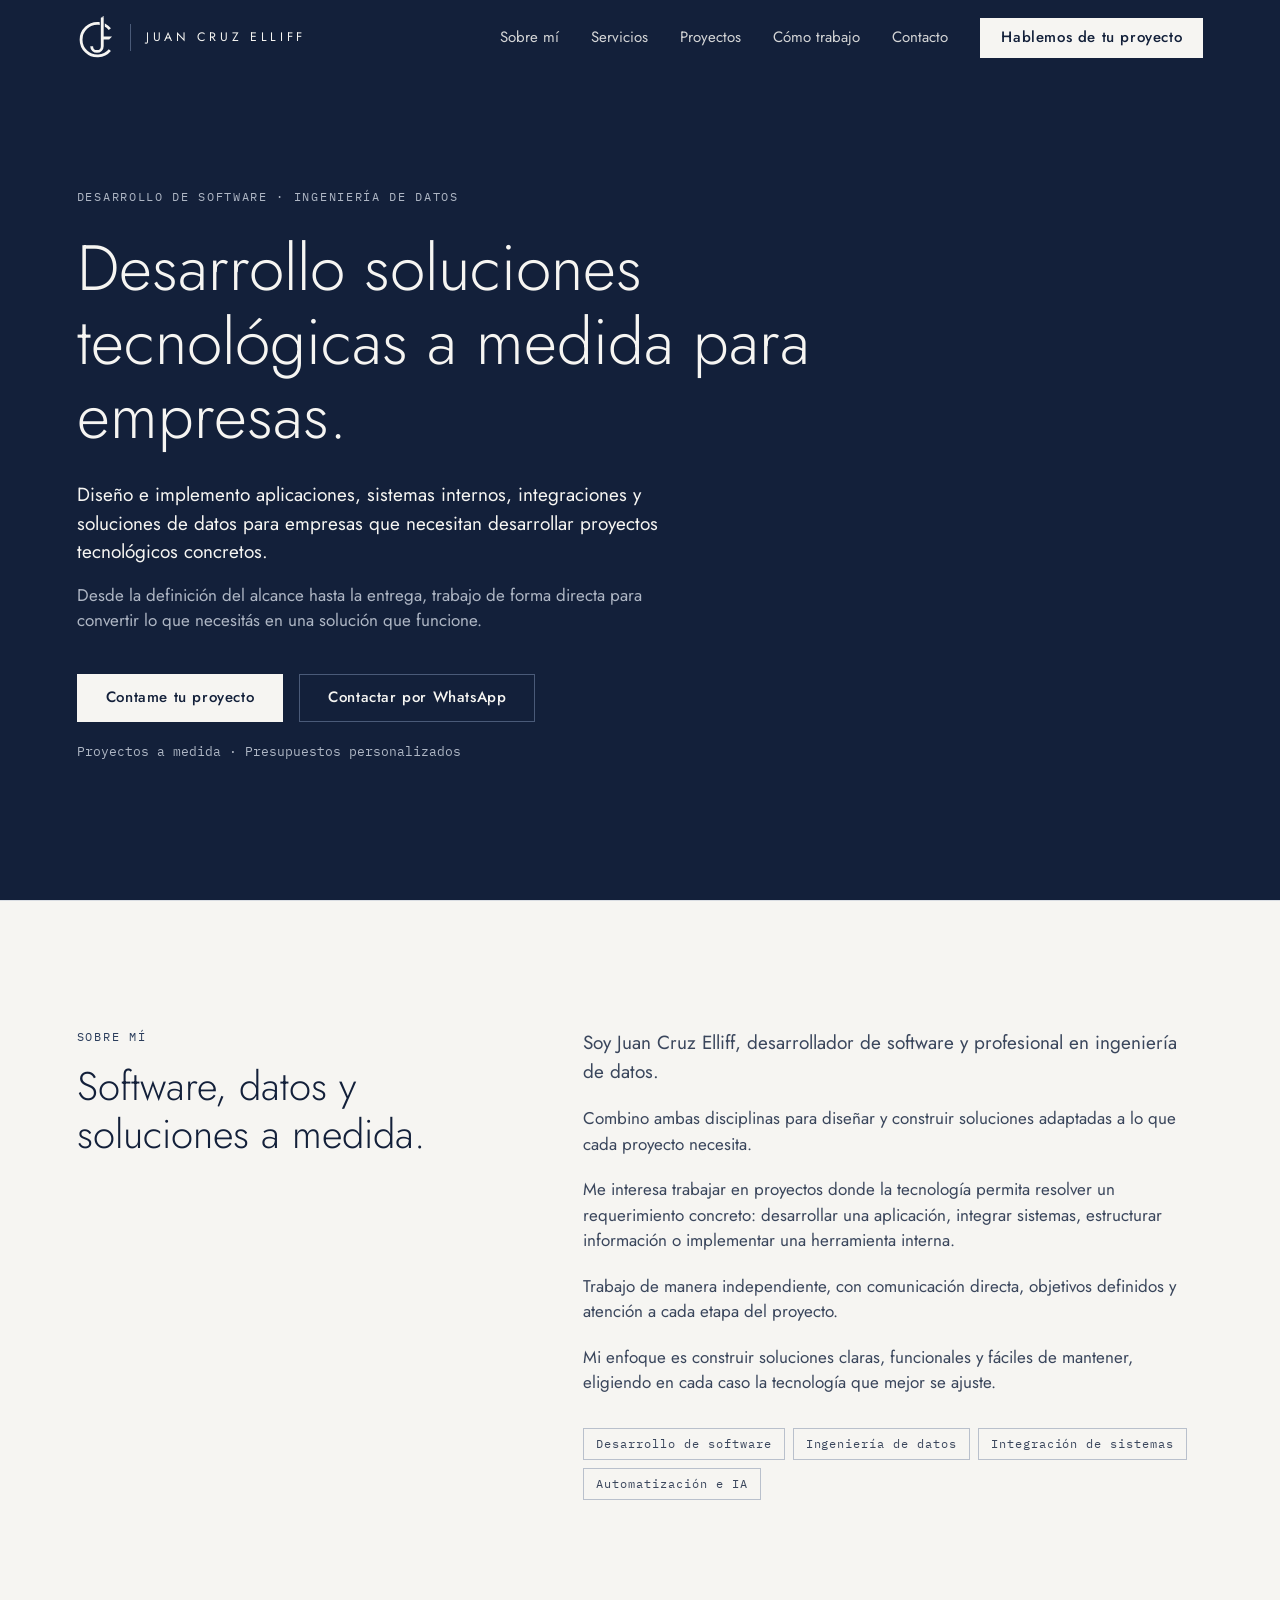
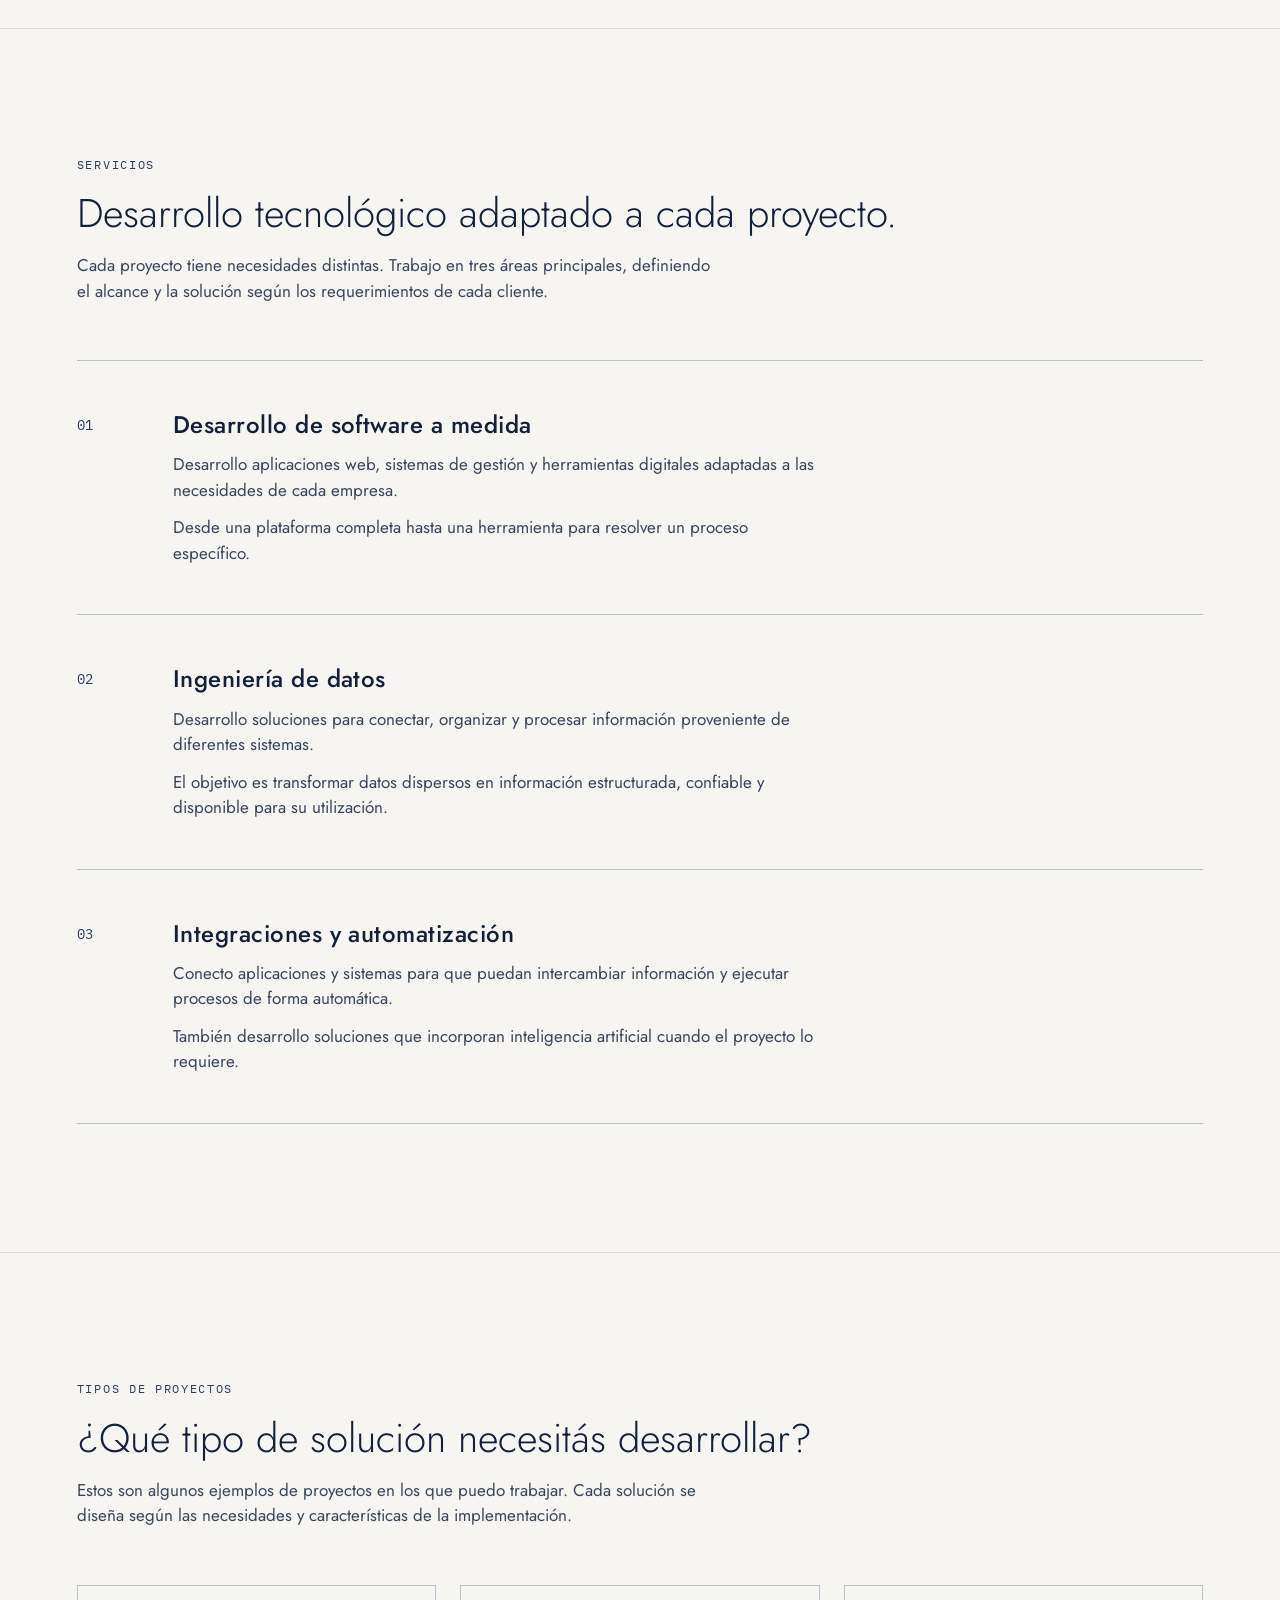
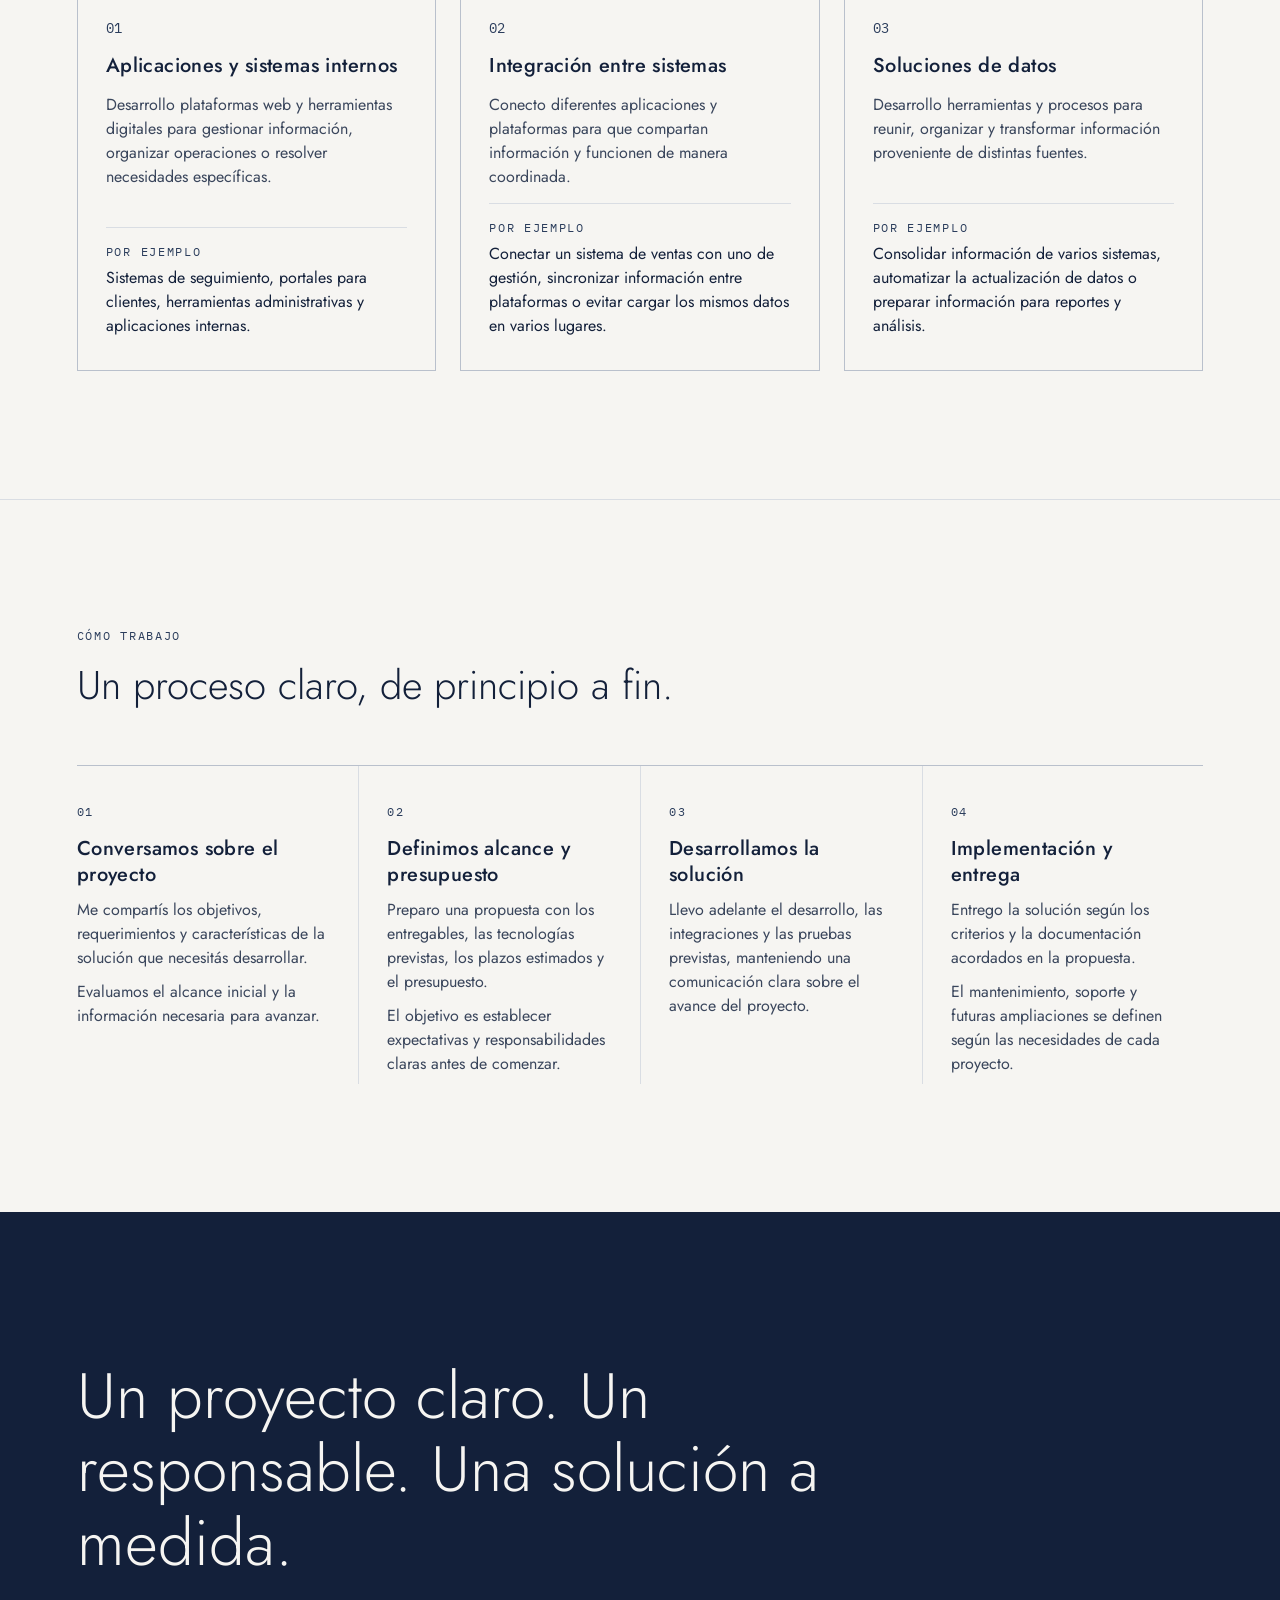
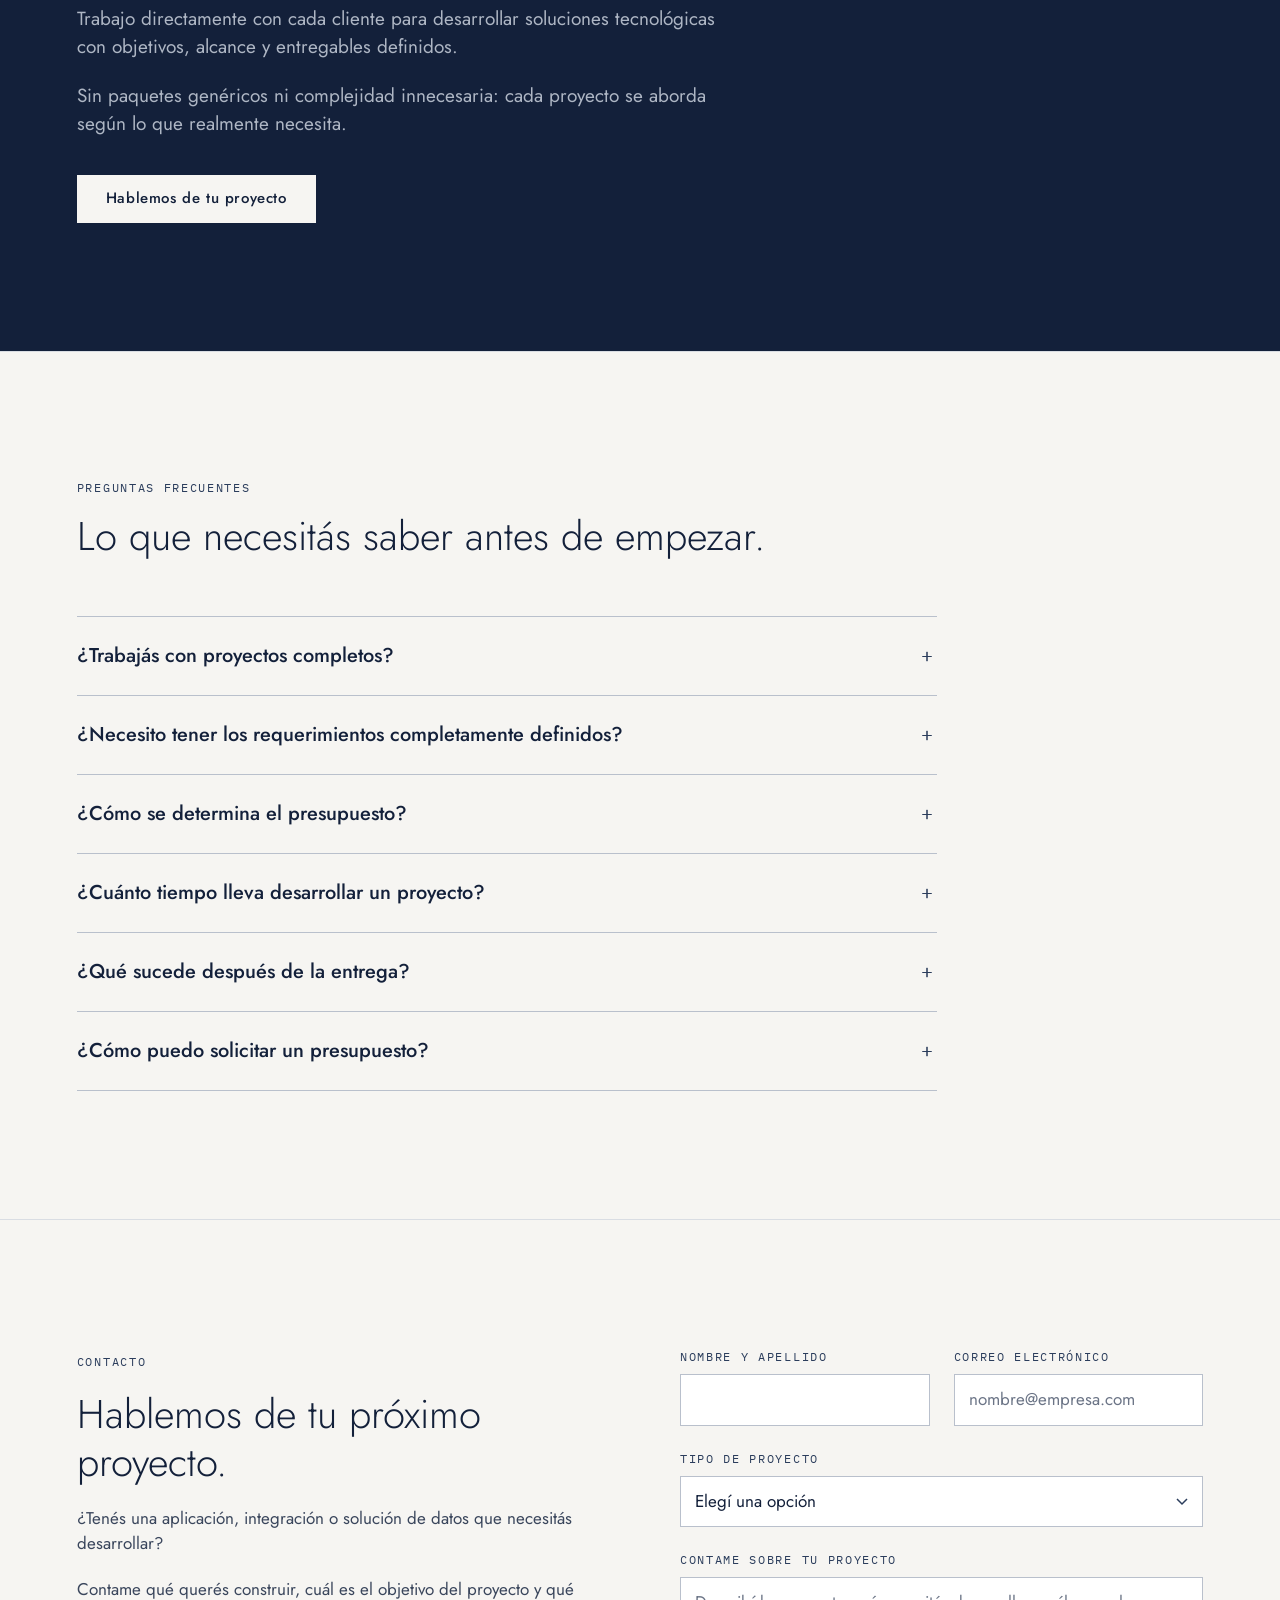
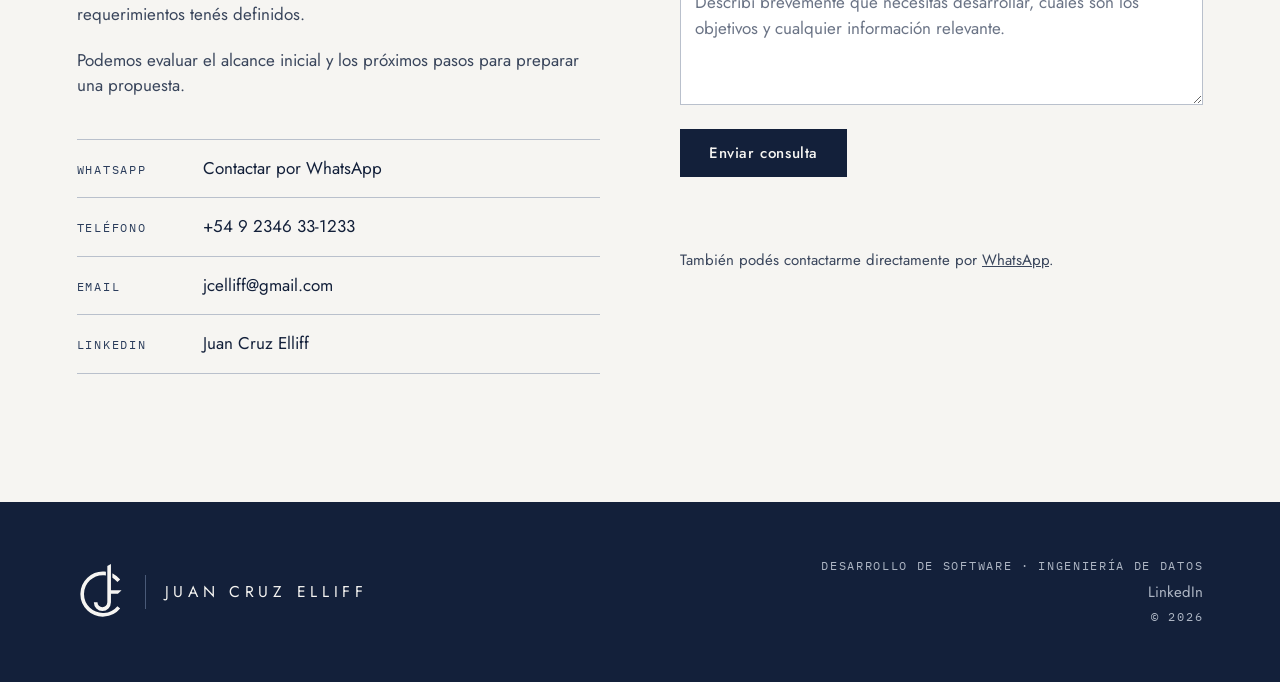
==== commit 2df2b11b: "Merge pull request #5 from JuanElliff/propuesta-marca-jce Reposicionamiento: Desarrollo de Software " ====
--- a/index.html
+++ b/index.html
@@ -58,7 +58,7 @@
         "provider": { "@id": "https://juancruz.elliff.ar/#person" },
         "serviceType": [
           "Desarrollo de software a medida",
-          "Ingeniería y soluciones de datos",
+          "Ingeniería de datos",
           "Integraciones y automatización"
         ],
         "contactPoint": {
@@ -520,8 +520,8 @@
           necesitan desarrollar proyectos tecnológicos concretos.
         </p>
         <p class="hero-sub">
-          Desde la definición del alcance hasta la implementación y entrega, trabajo de forma directa para convertir
-          requerimientos en soluciones funcionales.
+          Desde la definición del alcance hasta la entrega, trabajo de forma directa para convertir lo que necesitás
+          en una solución que funcione.
         </p>
         <div class="hero-actions">
           <a href="#contacto" class="btn">Contame tu proyecto</a>
@@ -543,8 +543,7 @@
             Soy Juan Cruz Elliff, desarrollador de software y profesional en ingeniería de datos.
           </p>
           <p>
-            Combino conocimientos de desarrollo e ingeniería de datos para diseñar y construir soluciones tecnológicas
-            adaptadas a necesidades específicas.
+            Combino ambas disciplinas para diseñar y construir soluciones adaptadas a lo que cada proyecto necesita.
           </p>
           <p>
             Me interesa trabajar en proyectos donde la tecnología permita resolver un requerimiento concreto: desarrollar
@@ -555,8 +554,8 @@
             proyecto.
           </p>
           <p>
-            Mi enfoque es construir soluciones claras, funcionales y sostenibles, utilizando las tecnologías más
-            adecuadas para cada necesidad.
+            Mi enfoque es construir soluciones claras, funcionales y fáciles de mantener, eligiendo en cada caso la
+            tecnología que mejor se ajuste.
           </p>
           <div class="stack" aria-label="Especialidades">
             <span class="chip">Desarrollo de software</span>
@@ -582,17 +581,17 @@
             <span class="srv-num">01</span>
             <div class="srv-body">
               <h3>Desarrollo de software a medida</h3>
-              <p>Desarrollo aplicaciones web, sistemas internos, herramientas de gestión y soluciones de software diseñadas para necesidades específicas.</p>
-              <p>Desde una funcionalidad puntual hasta una aplicación completa, cada proyecto se define en función de sus objetivos, requerimientos y complejidad.</p>
+              <p>Desarrollo aplicaciones web, sistemas de gestión y herramientas digitales adaptadas a las necesidades de cada empresa.</p>
+              <p>Desde una plataforma completa hasta una herramienta para resolver un proceso específico.</p>
             </div>
           </article>
 
           <article class="service">
             <span class="srv-num">02</span>
             <div class="srv-body">
-              <h3>Ingeniería y soluciones de datos</h3>
-              <p>Diseño e implemento procesos para integrar, transformar y procesar información.</p>
-              <p>Desarrollo pipelines de datos, procesos ETL/ELT, integraciones entre fuentes y soluciones que permiten organizar y aprovechar mejor los datos disponibles.</p>
+              <h3>Ingeniería de datos</h3>
+              <p>Desarrollo soluciones para conectar, organizar y procesar información proveniente de diferentes sistemas.</p>
+              <p>El objetivo es transformar datos dispersos en información estructurada, confiable y disponible para su utilización.</p>
             </div>
           </article>
 
@@ -600,8 +599,8 @@
             <span class="srv-num">03</span>
             <div class="srv-body">
               <h3>Integraciones y automatización</h3>
-              <p>Desarrollo soluciones que conectan aplicaciones, servicios y sistemas mediante APIs y procesos automatizados.</p>
-              <p>También incorporo herramientas de inteligencia artificial cuando aportan una ventaja concreta al funcionamiento de la solución.</p>
+              <p>Conecto aplicaciones y sistemas para que puedan intercambiar información y ejecutar procesos de forma automática.</p>
+              <p>También desarrollo soluciones que incorporan inteligencia artificial cuando el proyecto lo requiere.</p>
             </div>
           </article>
         </div>
@@ -621,28 +620,28 @@
           <article class="case">
             <span class="srv-num">01</span>
             <h3>Aplicaciones y sistemas internos</h3>
-            <p>Desarrollo de plataformas web, herramientas administrativas, módulos de gestión y aplicaciones para procesos específicos.</p>
+            <p>Desarrollo plataformas web y herramientas digitales para gestionar información, organizar operaciones o resolver necesidades específicas.</p>
             <div class="case-fix">
-              <span class="label">Ejemplos</span>
-              <p>Sistemas de seguimiento, herramientas operativas, portales privados y aplicaciones internas.</p>
+              <span class="label">Por ejemplo</span>
+              <p>Sistemas de seguimiento, portales para clientes, herramientas administrativas y aplicaciones internas.</p>
             </div>
           </article>
           <article class="case">
             <span class="srv-num">02</span>
-            <h3>Integraciones entre sistemas</h3>
-            <p>Desarrollo de APIs, conexiones entre servicios y procesos que permiten intercambiar información entre distintas aplicaciones.</p>
+            <h3>Integración entre sistemas</h3>
+            <p>Conecto diferentes aplicaciones y plataformas para que compartan información y funcionen de manera coordinada.</p>
             <div class="case-fix">
-              <span class="label">Ejemplos</span>
-              <p>Integración entre sistemas de gestión, plataformas externas, bases de datos y servicios de terceros.</p>
+              <span class="label">Por ejemplo</span>
+              <p>Conectar un sistema de ventas con uno de gestión, sincronizar información entre plataformas o evitar cargar los mismos datos en varios lugares.</p>
             </div>
           </article>
           <article class="case">
             <span class="srv-num">03</span>
-            <h3>Plataformas y procesos de datos</h3>
-            <p>Desarrollo de procesos de ingesta, transformación, almacenamiento y consulta de información.</p>
+            <h3>Soluciones de datos</h3>
+            <p>Desarrollo herramientas y procesos para reunir, organizar y transformar información proveniente de distintas fuentes.</p>
             <div class="case-fix">
-              <span class="label">Ejemplos</span>
-              <p>Pipelines de datos, consolidación de múltiples fuentes, procesos ETL y generación automatizada de información.</p>
+              <span class="label">Por ejemplo</span>
+              <p>Consolidar información de varios sistemas, automatizar la actualización de datos o preparar información para reportes y análisis.</p>
             </div>
           </article>
         </div>
@@ -677,7 +676,7 @@
           <li class="step">
             <span class="step-num">04</span>
             <h3>Implementación y entrega</h3>
-            <p>Realizo la entrega de acuerdo con los criterios establecidos y la documentación acordada.</p>
+            <p>Entrego la solución según los criterios y la documentación acordados en la propuesta.</p>
             <p>El mantenimiento, soporte y futuras ampliaciones se definen según las necesidades de cada proyecto.</p>
           </li>
         </ol>
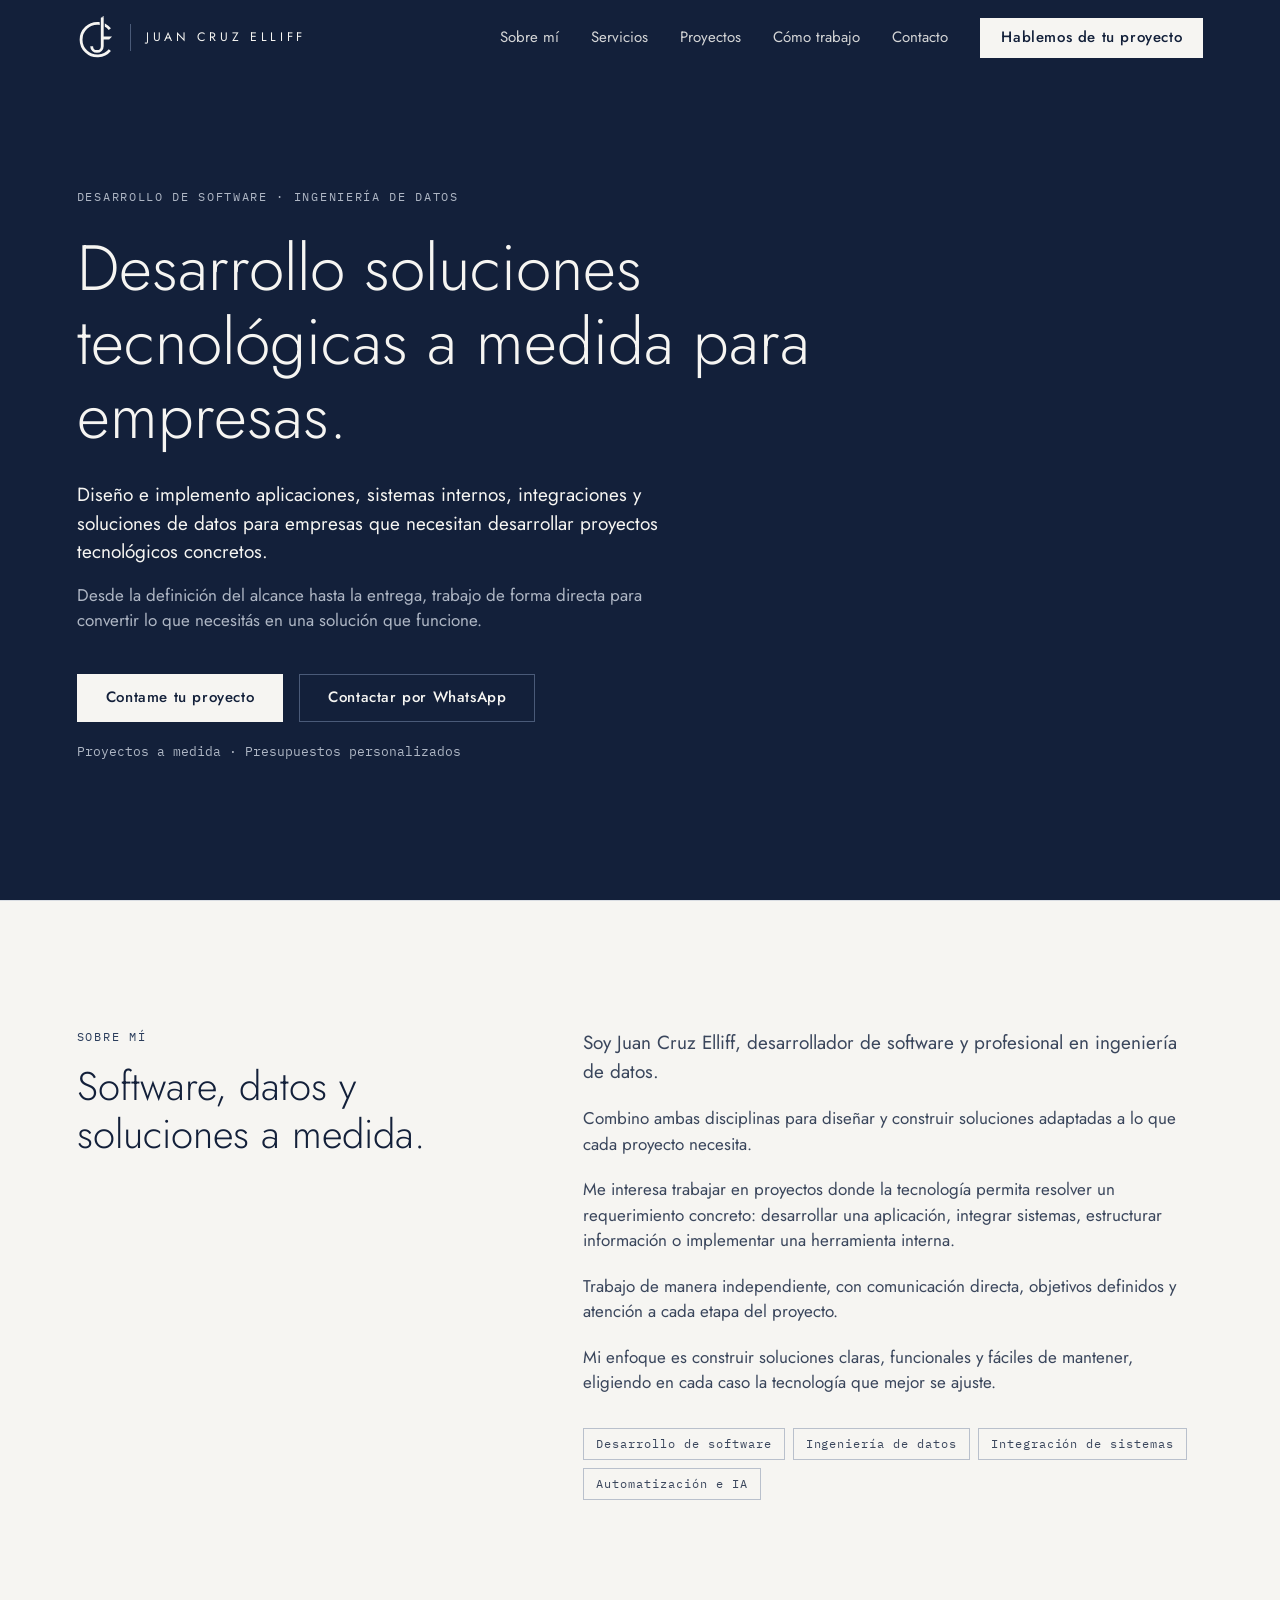
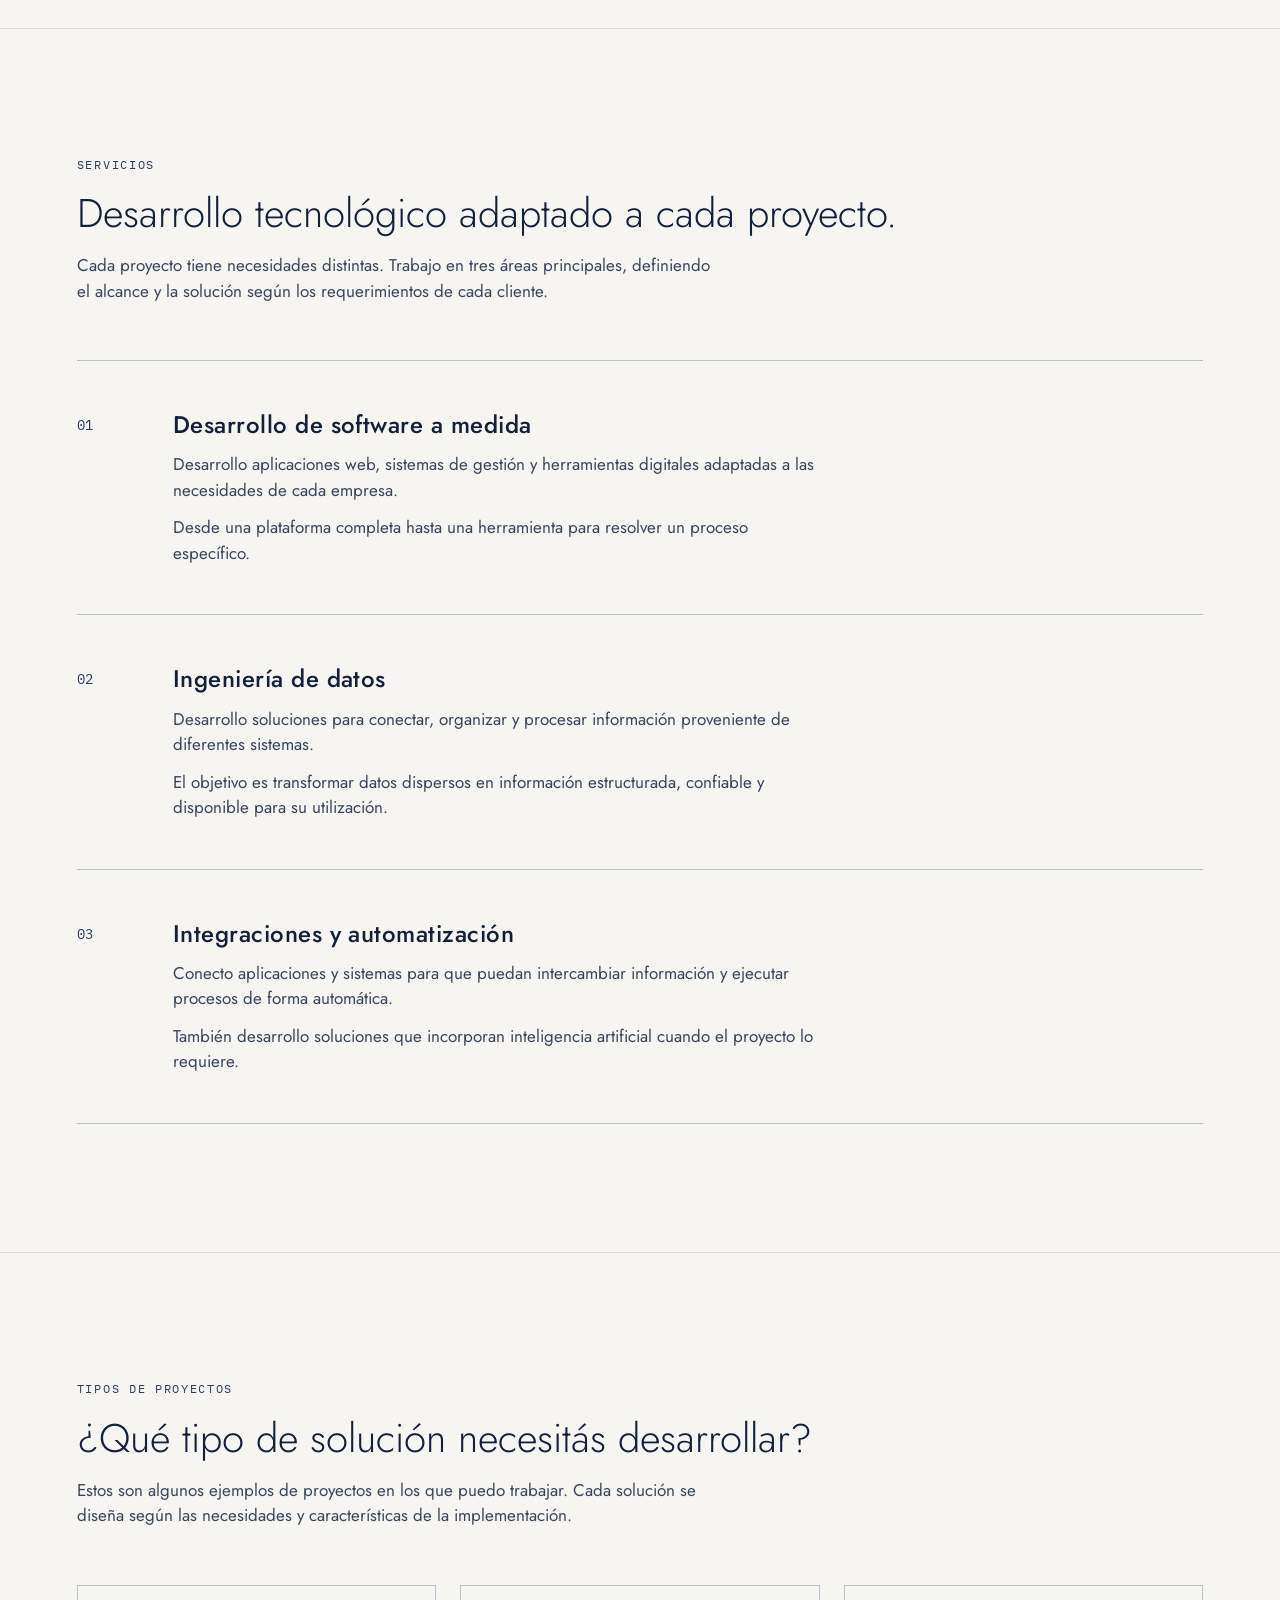
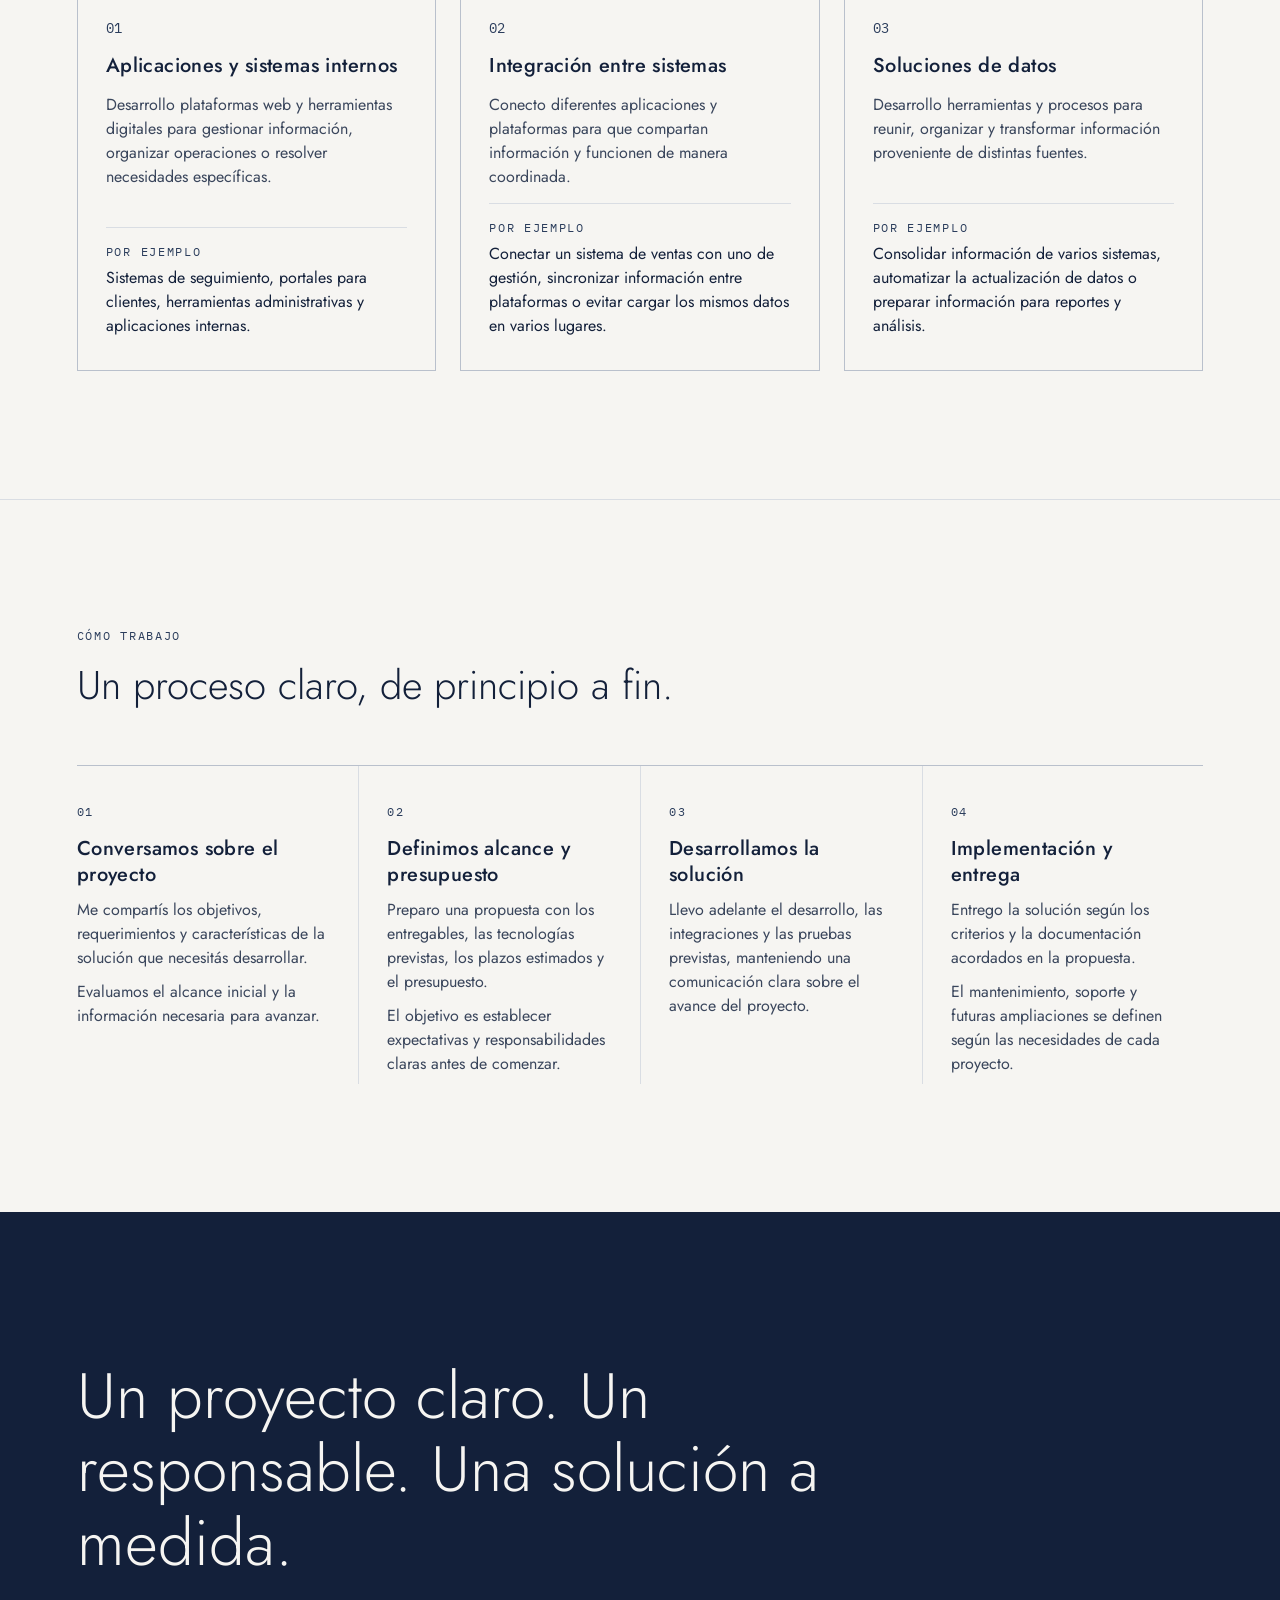
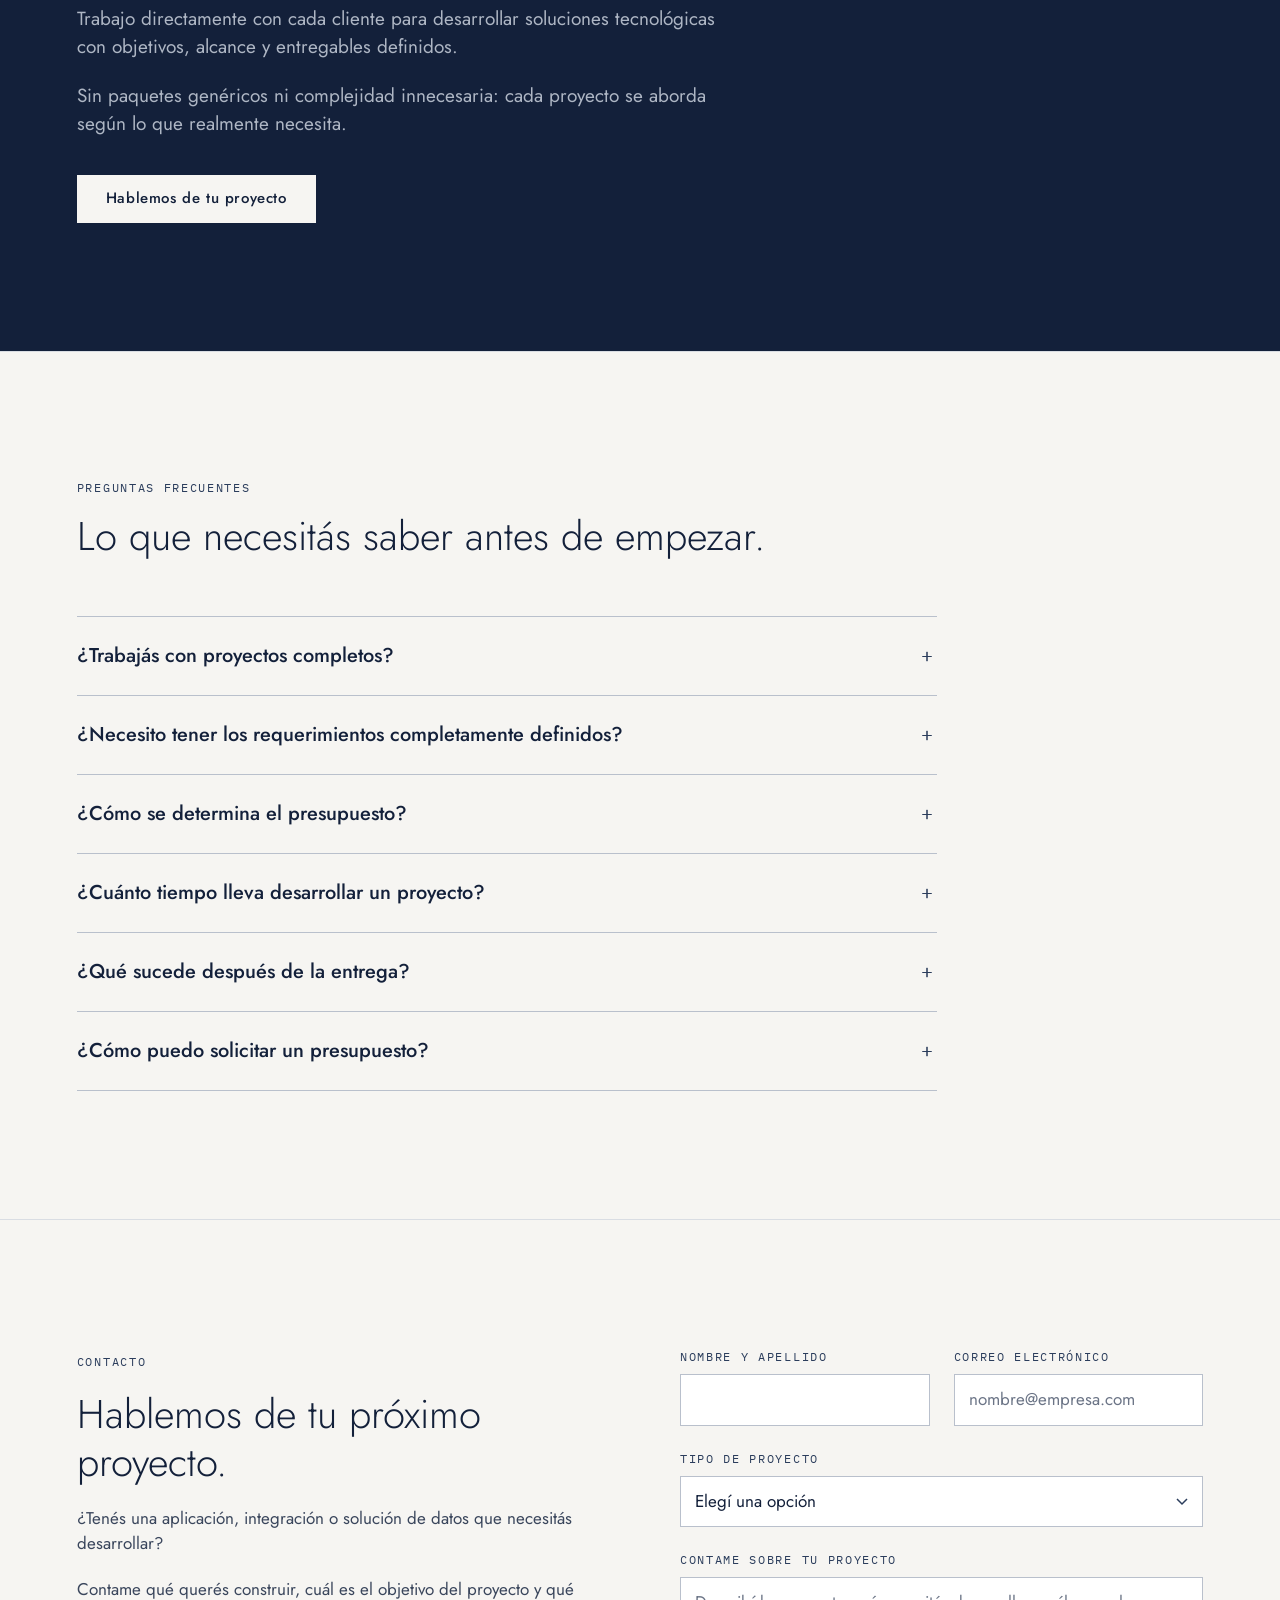
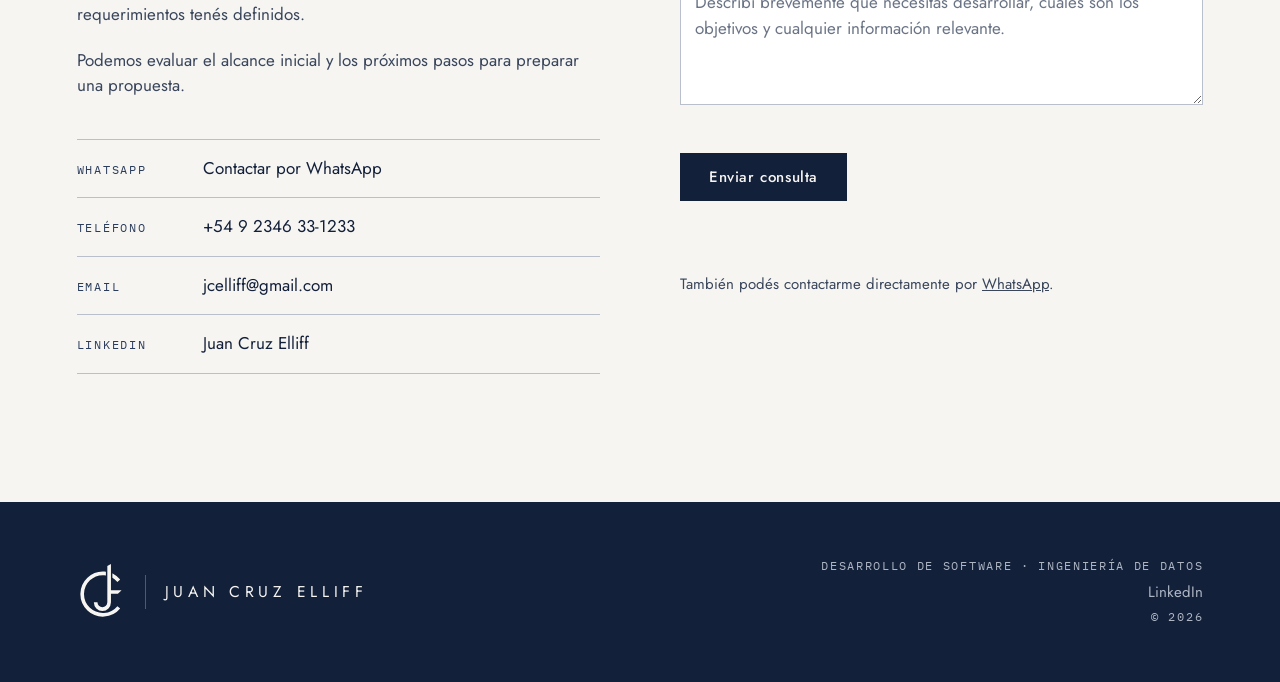
==== commit 3d52e6f7: "security: CSP, cabeceras, validación de inputs, hCaptcha y JS/CSS externos Co-Authored-By: Claude Op" ====
--- a/index.html
+++ b/index.html
@@ -4,6 +4,9 @@
 <head>
   <meta charset="UTF-8">
   <meta name="viewport" content="width=device-width, initial-scale=1.0">
+  <!-- Seguridad: respaldo por meta. Lo ideal es enviarlo como cabecera HTTP (ver _headers / vercel.json). -->
+  <meta http-equiv="Content-Security-Policy" content="default-src 'self'; script-src 'self' https://web3forms.com https://hcaptcha.com https://*.hcaptcha.com; style-src 'self' https://hcaptcha.com https://*.hcaptcha.com; img-src 'self' data:; font-src 'self'; connect-src https://api.web3forms.com https://hcaptcha.com https://*.hcaptcha.com; frame-src https://hcaptcha.com https://*.hcaptcha.com; form-action https://api.web3forms.com; base-uri 'none'; object-src 'none'; upgrade-insecure-requests">
+  <meta name="referrer" content="strict-origin-when-cross-origin">
   <title>Juan Cruz Elliff | Desarrollo de Software e Ingeniería de Datos</title>
 
   <meta name="description" content="Desarrollo de software a medida, ingeniería de datos e integración de sistemas. Soluciones tecnológicas para empresas, con proyectos de alcance definido.">
@@ -89,381 +92,13 @@
   <link rel="preload" href="/fonts/jost-latin-300-normal.woff2" as="font" type="font/woff2" crossorigin>
   <link rel="preload" href="/fonts/jost-latin-400-normal.woff2" as="font" type="font/woff2" crossorigin>
 
-  <style>
-    /* ── FUENTES (self-hosted, Manual JCE v1.1 §06) ── */
-    @font-face { font-family: 'Jost'; font-weight: 300; font-style: normal; font-display: swap; src: url('/fonts/jost-latin-300-normal.woff2') format('woff2'); }
-    @font-face { font-family: 'Jost'; font-weight: 400; font-style: normal; font-display: swap; src: url('/fonts/jost-latin-400-normal.woff2') format('woff2'); }
-    @font-face { font-family: 'Jost'; font-weight: 500; font-style: normal; font-display: swap; src: url('/fonts/jost-latin-500-normal.woff2') format('woff2'); }
-    @font-face { font-family: 'IBM Plex Mono'; font-weight: 400; font-style: normal; font-display: swap; src: url('/fonts/ibm-plex-mono-latin-400-normal.woff2') format('woff2'); }
-    @font-face { font-family: 'IBM Plex Mono'; font-weight: 500; font-style: normal; font-display: swap; src: url('/fonts/ibm-plex-mono-latin-500-normal.woff2') format('woff2'); }
-
-    /* ── TOKENS (Manual JCE v1.1 §05) ── */
-    :root {
-      --marino: #13203A;
-      --marino-medio: #2B3D5C;
-      --tinta: #3A465C;
-      --pizarra: #6B7486;
-      --linea: #B9C0CC;
-      --niebla: #D9DDE3;
-      --papel: #F6F5F2;
-      --aux-oscuro: #AEB6C4;
-      --filete-oscuro: #4A5A78;
-
-      --font-sans: 'Jost', 'Futura PT', 'Century Gothic', sans-serif;
-      --font-mono: 'IBM Plex Mono', Menlo, Consolas, monospace;
-
-      --pad-x: clamp(24px, 6vw, 96px);
-      --pad-y: clamp(80px, 10vw, 136px);
-      --max: 1200px;
-    }
-
-    *, *::before, *::after { box-sizing: border-box; margin: 0; padding: 0; }
-
-    html { scroll-behavior: smooth; scroll-padding-top: 84px; }
-
-    body {
-      background: var(--papel);
-      color: var(--tinta);
-      font-family: var(--font-sans);
-      font-weight: 400;
-      font-size: 17px;
-      line-height: 1.5;
-      -webkit-font-smoothing: antialiased;
-    }
-
-    a { color: inherit; }
-    :focus-visible { outline: 2px solid var(--marino-medio); outline-offset: 3px; }
-    .on-dark :focus-visible { outline-color: var(--papel); }
-
-    .container { max-width: var(--max); margin: 0 auto; }
-    .section { padding: var(--pad-y) var(--pad-x); border-top: 1px solid var(--niebla); }
-    .on-dark { background: var(--marino); color: var(--papel); border-top: none; }
-
-    /* ── TIPOGRAFÍA (escala del manual, pantalla) ── */
-    .label {
-      font-family: var(--font-mono);
-      font-size: 12px;
-      line-height: 1.4;
-      letter-spacing: 0.14em;
-      text-transform: uppercase;
-      color: var(--marino-medio);
-    }
-    .on-dark .label { color: var(--aux-oscuro); }
-
-    h1, .h1 {
-      font-weight: 300;
-      font-size: clamp(40px, 6vw, 64px);
-      line-height: 1.15;
-      color: inherit;
-    }
-    h2 {
-      font-weight: 300;
-      font-size: clamp(30px, 4vw, 40px);
-      line-height: 1.2;
-      color: var(--marino);
-    }
-    .on-dark h2 { color: var(--papel); }
-    h3 {
-      font-weight: 500;
-      font-size: 24px;
-      line-height: 1.3;
-      letter-spacing: 0.02em;
-      color: var(--marino);
-    }
-    p { max-width: 65ch; }
-    .lead { font-size: 19px; line-height: 1.5; }
-    .muted-dark { color: var(--aux-oscuro); }
-
-    .section-head { display: grid; gap: 16px; margin-bottom: 56px; }
-
-    /* ── BOTONES ── */
-    .btn {
-      display: inline-flex;
-      align-items: center;
-      gap: 12px;
-      min-height: 48px;
-      padding: 0 28px;
-      font-family: var(--font-sans);
-      font-size: 15px;
-      font-weight: 500;
-      letter-spacing: 0.04em;
-      text-decoration: none;
-      border: 1px solid var(--marino);
-      background: var(--marino);
-      color: var(--papel);
-      cursor: pointer;
-      transition: background 0.2s, color 0.2s, border-color 0.2s;
-    }
-    .btn:hover { background: var(--marino-medio); border-color: var(--marino-medio); }
-    .btn-ghost { background: transparent; color: var(--marino); }
-    .btn-ghost:hover { background: var(--marino); color: var(--papel); }
-    .on-dark .btn { background: var(--papel); color: var(--marino); border-color: var(--papel); }
-    .on-dark .btn:hover { background: var(--niebla); border-color: var(--niebla); }
-    .on-dark .btn-ghost { background: transparent; color: var(--papel); border-color: var(--filete-oscuro); }
-    .on-dark .btn-ghost:hover { border-color: var(--papel); background: transparent; }
-    .btn[disabled] { opacity: 0.6; cursor: default; }
-
-    /* ── MARCA: composición horizontal (Especificaciones §03) ──
-       H = altura del monograma. Separación 0,33H a cada lado del filete.
-       Nombre: Jost 400, mayúsculas, cuerpo 0,28H, tracking 0,30em. */
-    .brand {
-      --H: 44px;
-      display: inline-flex;
-      align-items: center;
-      text-decoration: none;
-      color: inherit;
-    }
-    .brand-mark { width: calc(var(--H) * 8 / 9); height: var(--H); flex-shrink: 0; }
-    .brand-rule {
-      width: 1px;
-      height: calc(var(--H) * 0.6);
-      margin: 0 calc(var(--H) * 0.33);
-      background: var(--linea);
-    }
-    .on-dark .brand-rule, .nav-dark .brand-rule { background: var(--filete-oscuro); }
-    .brand-name {
-      font-weight: 400;
-      font-size: calc(var(--H) * 0.28);
-      letter-spacing: 0.30em;
-      margin-right: -0.30em; /* compensa el tracking final */
-      text-transform: uppercase;
-      white-space: nowrap;
-      line-height: 1;
-    }
-
-    /* ── NAV ── */
-    .nav {
-      position: fixed;
-      inset: 0 0 auto 0;
-      z-index: 100;
-      height: 76px;
-      padding: 0 var(--pad-x);
-      display: flex;
-      align-items: center;
-      justify-content: space-between;
-      background: var(--papel);
-      color: var(--marino);
-      border-bottom: 1px solid var(--niebla);
-      transition: background 0.3s, color 0.3s, border-color 0.3s;
-    }
-    .nav.nav-dark { background: var(--marino); color: var(--papel); border-bottom-color: transparent; }
-
-    .nav-links { display: flex; align-items: center; gap: 32px; }
-    .nav-links a:not(.btn) {
-      font-size: 15px;
-      text-decoration: none;
-      color: inherit;
-      opacity: 0.85;
-    }
-    .nav-links a:not(.btn):hover { opacity: 1; text-decoration: underline; text-underline-offset: 6px; }
-    .nav .btn { min-height: 40px; padding: 0 20px; }
-    .nav.nav-dark .btn { background: var(--papel); color: var(--marino); border-color: var(--papel); }
-
-    .nav-toggle {
-      display: none;
-      width: 44px;
-      height: 44px;
-      align-items: center;
-      justify-content: center;
-      flex-direction: column;
-      gap: 6px;
-      background: none;
-      border: none;
-      color: inherit;
-      cursor: pointer;
-    }
-    .nav-toggle span { display: block; width: 22px; height: 1.5px; background: currentColor; }
-
-    .nav-mobile {
-      display: none;
-      position: absolute;
-      top: 76px;
-      left: 0;
-      right: 0;
-      padding: 24px var(--pad-x) 32px;
-      background: var(--papel);
-      color: var(--marino);
-      border-bottom: 1px solid var(--niebla);
-      flex-direction: column;
-      gap: 20px;
-    }
-    .nav-mobile.open { display: flex; }
-    .nav-mobile a:not(.btn) { font-size: 17px; text-decoration: none; }
-    .nav-mobile .btn { align-self: flex-start; }
-
-    @media (max-width: 1100px) {
-      .nav-links { display: none; }
-      .nav-toggle { display: flex; }
-      .brand { --H: 38px; }
-    }
-
-    /* ── HERO ── */
-    .hero {
-      min-height: 100vh;
-      display: flex;
-      align-items: center;
-      padding: 140px var(--pad-x) 96px;
-    }
-    .hero .container { width: 100%; }
-    .hero h1 { max-width: 20ch; margin: 24px 0 28px; }
-    .hero .lead { color: var(--papel); max-width: 56ch; }
-    .hero-sub { color: var(--aux-oscuro); max-width: 60ch; margin-top: 16px; }
-    .hero-actions { display: flex; flex-wrap: wrap; gap: 16px; margin-top: 40px; }
-    .hero-note { margin-top: 20px; font-family: var(--font-mono); font-size: 13px; color: var(--aux-oscuro); }
-
-    /* ── SOBRE MÍ ── */
-    .about-grid { display: grid; grid-template-columns: 1fr 1.4fr; gap: 64px; align-items: start; }
-    .about-grid p + p, .mt { margin-top: 20px; }
-    .about-grid strong { font-weight: 500; color: var(--marino); }
-    .stack { display: flex; flex-wrap: wrap; gap: 8px; margin-top: 32px; }
-    .chip {
-      font-family: var(--font-mono);
-      font-size: 12px;
-      letter-spacing: 0.08em;
-      color: var(--tinta);
-      border: 1px solid var(--linea);
-      padding: 6px 12px;
-    }
-
-    /* ── SERVICIOS ── */
-    .services { border-top: 1px solid var(--linea); }
-    .service {
-      display: grid;
-      grid-template-columns: 56px minmax(0, 1fr);
-      gap: 40px;
-      padding: 48px 0;
-      border-bottom: 1px solid var(--linea);
-    }
-    .srv-num { font-family: var(--font-mono); font-size: 14px; color: var(--marino-medio); padding-top: 6px; }
-    .service h3 { margin-bottom: 12px; }
-    .srv-body p + p { margin-top: 12px; }
-    .service .chips { display: flex; flex-wrap: wrap; gap: 8px; margin-top: 20px; }
-    .srv-body { max-width: 72ch; }
-
-    /* ── PROCESO ── */
-    .steps { display: grid; grid-template-columns: repeat(4, 1fr); gap: 0; border-top: 1px solid var(--linea); list-style: none; }
-    .step { padding: 32px 28px 8px 0; }
-    .step + .step { padding-left: 28px; border-left: 1px solid var(--niebla); }
-    .step-num { font-family: var(--font-mono); font-size: 12px; letter-spacing: 0.14em; color: var(--marino-medio); }
-    .step h3 { font-size: 20px; margin: 12px 0 10px; }
-    .step p { font-size: 16px; }
-    .step p + p { margin-top: 10px; }
-
-    /* ── SITUACIONES ── */
-    .cases { display: grid; grid-template-columns: repeat(3, 1fr); gap: 24px; }
-    .case { border: 1px solid var(--linea); padding: 32px 28px; display: flex; flex-direction: column; gap: 14px; }
-    .case h3 { font-size: 20px; }
-    .case .srv-num { padding-top: 0; }
-    .case p { font-size: 16px; }
-    .case-fix { margin-top: auto; padding-top: 16px; border-top: 1px solid var(--niebla); display: grid; gap: 6px; }
-    .case-fix p { color: var(--marino); }
-
-    /* ── POSICIONAMIENTO ── */
-    .statement { text-align: left; }
-    .statement .h1 { max-width: 22ch; margin: 20px 0 24px; color: var(--papel); }
-    .statement p { color: var(--aux-oscuro); }
-    .statement .btn { margin-top: 36px; }
-    .statement .lead { max-width: 60ch; }
-
-    /* ── FAQ ── */
-    .faq { border-top: 1px solid var(--linea); max-width: 860px; }
-    .faq details { border-bottom: 1px solid var(--linea); }
-    .faq summary {
-      list-style: none;
-      cursor: pointer;
-      padding: 24px 40px 24px 0;
-      position: relative;
-      font-size: 20px;
-      font-weight: 500;
-      color: var(--marino);
-    }
-    .faq summary::-webkit-details-marker { display: none; }
-    .faq summary::after {
-      content: '+';
-      position: absolute;
-      right: 4px;
-      top: 50%;
-      transform: translateY(-50%);
-      font-family: var(--font-mono);
-      font-weight: 400;
-      color: var(--marino-medio);
-    }
-    .faq details[open] summary::after { content: '−'; }
-    .faq .answer { padding: 0 0 24px; display: grid; gap: 12px; }
-
-    /* ── CONTACTO ── */
-    .contact-grid { display: grid; grid-template-columns: 1fr 1fr; gap: 80px; align-items: start; }
-    .contact-grid h2 { margin: 16px 0 20px; }
-    .contact-list { margin-top: 40px; border-top: 1px solid var(--linea); }
-    .c-item { display: grid; grid-template-columns: 110px 1fr; gap: 16px; padding: 16px 0; border-bottom: 1px solid var(--linea); align-items: baseline; }
-    .c-lbl { font-family: var(--font-mono); font-size: 12px; letter-spacing: 0.14em; text-transform: uppercase; color: var(--marino-medio); }
-    .c-val { color: var(--marino); text-decoration: none; }
-    .c-val:hover { text-decoration: underline; text-underline-offset: 4px; }
-
-    .form { display: grid; gap: 24px; }
-    .f-row { display: grid; grid-template-columns: 1fr 1fr; gap: 24px; }
-    .field { display: grid; gap: 8px; }
-    .field label { font-family: var(--font-mono); font-size: 12px; letter-spacing: 0.14em; text-transform: uppercase; color: var(--marino-medio); }
-    .field input, .field select, .field textarea {
-      width: 100%;
-      font: inherit;
-      color: var(--marino);
-      background: #FFFFFF;
-      border: 1px solid var(--linea);
-      border-radius: 0;
-      padding: 12px 14px;
-      -webkit-appearance: none;
-      appearance: none;
-    }
-    .field select {
-      background-image: url("data:image/svg+xml,%3Csvg xmlns='http://www.w3.org/2000/svg' width='12' height='8' viewBox='0 0 12 8'%3E%3Cpath d='M1 1l5 5 5-5' fill='none' stroke='%232B3D5C' stroke-width='1.5'/%3E%3C/svg%3E");
-      background-repeat: no-repeat;
-      background-position: right 14px center;
-      padding-right: 40px;
-    }
-    .field textarea { min-height: 128px; resize: vertical; }
-    .field input::placeholder, .field textarea::placeholder { color: var(--pizarra); }
-    .field input:focus, .field select:focus, .field textarea:focus { border-color: var(--marino-medio); outline: 1px solid var(--marino-medio); }
-    .form-status { min-height: 24px; font-size: 15px; color: var(--marino); }
-    .form .btn { justify-self: start; }
-    .form-alt { font-size: 15px; color: var(--tinta); }
-
-    /* ── FOOTER ── */
-    footer { padding: 56px var(--pad-x); }
-    .footer-inner { display: flex; flex-wrap: wrap; align-items: center; justify-content: space-between; gap: 24px; }
-    footer .brand { --H: 56px; }
-    .footer-meta { display: grid; gap: 6px; justify-items: end; }
-    .footer-meta a { color: var(--aux-oscuro); text-decoration: none; font-size: 15px; }
-    .footer-meta a:hover { color: var(--papel); }
-
-    /* ── RESPONSIVE ── */
-    @media (max-width: 1000px) {
-      .about-grid, .contact-grid { grid-template-columns: 1fr; gap: 40px; }
-      .service { grid-template-columns: 40px minmax(0, 1fr); }
-      .steps { grid-template-columns: 1fr 1fr; }
-      .step:nth-child(3) { padding-left: 0; border-left: none; }
-      .cases { grid-template-columns: 1fr; }
-    }
-    @media (max-width: 640px) {
-      .service { grid-template-columns: 1fr; gap: 12px; }
-      .steps { grid-template-columns: 1fr; }
-      .step, .step + .step { padding: 24px 0 8px; border-left: none; border-bottom: 1px solid var(--niebla); }
-      .f-row { grid-template-columns: 1fr; }
-      .footer-inner { flex-direction: column; align-items: flex-start; }
-      .footer-meta { justify-items: start; }
-      .hero { min-height: auto; padding-top: 128px; }
-    }
-    @media (prefers-reduced-motion: reduce) {
-      html { scroll-behavior: auto; }
-      * { transition: none !important; }
-    }
-  </style>
+  <link rel="stylesheet" href="/styles.css">
 </head>
 
 <body>
 
   <!-- Monograma JCE: geometría exacta del SVG maestro (Manual v1.1 §02). Color por currentColor. -->
-  <svg width="0" height="0" style="position:absolute" aria-hidden="true" focusable="false">
+  <svg width="0" height="0" class="sprite" aria-hidden="true" focusable="false">
     <defs>
       <mask id="jce-gap" maskUnits="userSpaceOnUse" x="0" y="0" width="120" height="120">
         <rect x="0" y="0" width="120" height="120" fill="white" />
@@ -525,7 +160,7 @@
         </p>
         <div class="hero-actions">
           <a href="#contacto" class="btn">Contame tu proyecto</a>
-          <a href="https://wa.me/5492346331233" class="btn btn-ghost js-wa" target="_blank" rel="noopener">Contactar por WhatsApp</a>
+          <a href="https://wa.me/5492346331233" class="btn btn-ghost js-wa" target="_blank" rel="noopener noreferrer">Contactar por WhatsApp</a>
         </div>
         <p class="hero-note">Proyectos a medida · Presupuestos personalizados</p>
       </div>
@@ -534,7 +169,7 @@
     <!-- ═══════════ 02 SOBRE MÍ ═══════════ -->
     <section class="section" id="sobre">
       <div class="container about-grid">
-        <div class="section-head" style="margin-bottom:0">
+        <div class="section-head section-head--flush">
           <span class="label">Sobre mí</span>
           <h2>Software, datos y soluciones a medida.</h2>
         </div>
@@ -754,7 +389,7 @@
           <div class="contact-list">
             <div class="c-item">
               <span class="c-lbl">WhatsApp</span>
-              <a href="https://wa.me/5492346331233" target="_blank" rel="noopener" class="c-val js-wa">Contactar por WhatsApp</a>
+              <a href="https://wa.me/5492346331233" target="_blank" rel="noopener noreferrer" class="c-val js-wa">Contactar por WhatsApp</a>
             </div>
             <div class="c-item">
               <span class="c-lbl">Teléfono</span>
@@ -766,23 +401,23 @@
             </div>
             <div class="c-item">
               <span class="c-lbl">LinkedIn</span>
-              <a href="https://www.linkedin.com/in/elliffjuancruz" target="_blank" rel="noopener" class="c-val">Juan Cruz Elliff</a>
+              <a href="https://www.linkedin.com/in/elliffjuancruz" target="_blank" rel="noopener noreferrer" class="c-val">Juan Cruz Elliff</a>
             </div>
           </div>
         </div>
 
-        <form id="cform" class="form" novalidate>
+        <form id="cform" class="form" action="https://api.web3forms.com/submit" method="POST" novalidate>
           <input type="hidden" name="access_key" value="d5420d0c-5785-4606-ad6d-81865bff5873">
           <input type="hidden" name="subject" value="Nuevo contacto desde juancruz.elliff.ar">
           <input type="hidden" name="from_name" value="Web Juan Cruz Elliff">
           <div class="f-row">
             <div class="field">
               <label for="nombre">Nombre y apellido</label>
-              <input type="text" id="nombre" name="name" autocomplete="name" required>
+              <input type="text" id="nombre" name="name" autocomplete="name" required minlength="2" maxlength="80">
             </div>
             <div class="field">
               <label for="email">Correo electrónico</label>
-              <input type="email" id="email" name="email" autocomplete="email" placeholder="nombre@empresa.com" required>
+              <input type="email" id="email" name="email" autocomplete="email" placeholder="nombre@empresa.com" required maxlength="254">
             </div>
           </div>
           <div class="field">
@@ -797,11 +432,12 @@
           </div>
           <div class="field">
             <label for="msg">Contame sobre tu proyecto</label>
-            <textarea id="msg" name="msg" placeholder="Describí brevemente qué necesitás desarrollar, cuáles son los objetivos y cualquier información relevante." required></textarea>
+            <textarea id="msg" name="msg" placeholder="Describí brevemente qué necesitás desarrollar, cuáles son los objetivos y cualquier información relevante." required minlength="20" maxlength="3000"></textarea>
           </div>
+          <div class="h-captcha" data-captcha="true"></div>
           <button type="submit" class="btn" id="fBtn">Enviar consulta</button>
           <p class="form-status" id="fStatus" role="status" aria-live="polite"></p>
-          <p class="form-alt">También podés contactarme directamente por <a href="https://wa.me/5492346331233" target="_blank" rel="noopener" class="js-wa">WhatsApp</a>.</p>
+          <p class="form-alt">También podés contactarme directamente por <a href="https://wa.me/5492346331233" target="_blank" rel="noopener noreferrer" class="js-wa">WhatsApp</a>.</p>
         </form>
       </div>
     </section>
@@ -818,74 +454,14 @@
       </a>
       <div class="footer-meta">
         <span class="label">Desarrollo de Software · Ingeniería de Datos</span>
-        <a href="https://www.linkedin.com/in/elliffjuancruz" target="_blank" rel="noopener">LinkedIn</a>
+        <a href="https://www.linkedin.com/in/elliffjuancruz" target="_blank" rel="noopener noreferrer">LinkedIn</a>
         <span class="label">© 2026</span>
       </div>
     </div>
   </footer>
 
-  <script>
-    // ── Analítica: no-op hasta que se cargue GA4 (gtag) o Plausible ──
-    function track(name, props) {
-      if (typeof window.gtag === 'function') window.gtag('event', name, props || {});
-      if (typeof window.plausible === 'function') window.plausible(name, { props: props || {} });
-    }
-    document.querySelectorAll('.js-wa').forEach(a => a.addEventListener('click', () => track('whatsapp_click')));
-
-    // ── Nav: oscuro sobre hero, claro sobre contenido ──
-    const nav = document.getElementById('nav');
-    const hero = document.getElementById('inicio');
-    const navIO = new IntersectionObserver(([e]) => {
-      nav.classList.toggle('nav-dark', e.isIntersecting);
-    }, { rootMargin: '-76px 0px 0px 0px', threshold: 0 });
-    navIO.observe(hero);
-
-    // ── Menú móvil ──
-    const navBtn = document.getElementById('navBtn');
-    const navMobile = document.getElementById('navMobile');
-    function setMenu(open) {
-      navMobile.classList.toggle('open', open);
-      navBtn.setAttribute('aria-expanded', String(open));
-      navBtn.setAttribute('aria-label', open ? 'Cerrar menú' : 'Abrir menú');
-      if (open) nav.classList.remove('nav-dark');
-    }
-    navBtn.addEventListener('click', () => setMenu(!navMobile.classList.contains('open')));
-    navMobile.querySelectorAll('a').forEach(a => a.addEventListener('click', () => setMenu(false)));
-
-    // ── Formulario (Web3Forms) ──
-    const cform = document.getElementById('cform');
-    const fBtn = document.getElementById('fBtn');
-    const fStatus = document.getElementById('fStatus');
-    cform.addEventListener('submit', async (e) => {
-      e.preventDefault();
-      if (!cform.checkValidity()) {
-        fStatus.textContent = 'Completá todos los campos para enviar.';
-        cform.reportValidity();
-        return;
-      }
-      fBtn.disabled = true;
-      fBtn.textContent = 'Enviando…';
-      fStatus.textContent = '';
-      try {
-        const fd = new FormData(cform);
-        const tipoSel = document.getElementById('tipo');
-        const tipoTxt = tipoSel.selectedIndex > 0 ? tipoSel.options[tipoSel.selectedIndex].text : '—';
-        fd.set('message', 'Tipo de proyecto: ' + tipoTxt + '\n\n' + fd.get('msg'));
-        fd.set('replyto', fd.get('email'));
-        const res = await fetch('https://api.web3forms.com/submit', { method: 'POST', body: fd });
-        const json = await res.json();
-        if (!json.success) throw new Error(json.message || 'Error');
-        cform.reset();
-        fStatus.textContent = 'Consulta enviada. Gracias por escribir.';
-        track('form_submit', { tipo_proyecto: fd.get('tipo_proyecto') });
-      } catch {
-        fStatus.innerHTML = 'No se pudo enviar. Escribime por <a href="https://wa.me/5492346331233" target="_blank" rel="noopener">WhatsApp</a>.';
-      } finally {
-        fBtn.disabled = false;
-        fBtn.textContent = 'Enviar consulta';
-      }
-    });
-  </script>
+  <script src="https://web3forms.com/client/script.js" async defer></script>
+  <script src="/main.js" defer></script>
 </body>
 
 </html>
--- a/styles.css
+++ b/styles.css
@@ -0,0 +1,371 @@
+/* ── FUENTES (self-hosted, Manual JCE v1.1 §06) ── */
+@font-face { font-family: 'Jost'; font-weight: 300; font-style: normal; font-display: swap; src: url('/fonts/jost-latin-300-normal.woff2') format('woff2'); }
+@font-face { font-family: 'Jost'; font-weight: 400; font-style: normal; font-display: swap; src: url('/fonts/jost-latin-400-normal.woff2') format('woff2'); }
+@font-face { font-family: 'Jost'; font-weight: 500; font-style: normal; font-display: swap; src: url('/fonts/jost-latin-500-normal.woff2') format('woff2'); }
+@font-face { font-family: 'IBM Plex Mono'; font-weight: 400; font-style: normal; font-display: swap; src: url('/fonts/ibm-plex-mono-latin-400-normal.woff2') format('woff2'); }
+@font-face { font-family: 'IBM Plex Mono'; font-weight: 500; font-style: normal; font-display: swap; src: url('/fonts/ibm-plex-mono-latin-500-normal.woff2') format('woff2'); }
+
+/* ── TOKENS (Manual JCE v1.1 §05) ── */
+:root {
+  --marino: #13203A;
+  --marino-medio: #2B3D5C;
+  --tinta: #3A465C;
+  --pizarra: #6B7486;
+  --linea: #B9C0CC;
+  --niebla: #D9DDE3;
+  --papel: #F6F5F2;
+  --aux-oscuro: #AEB6C4;
+  --filete-oscuro: #4A5A78;
+
+  --font-sans: 'Jost', 'Futura PT', 'Century Gothic', sans-serif;
+  --font-mono: 'IBM Plex Mono', Menlo, Consolas, monospace;
+
+  --pad-x: clamp(24px, 6vw, 96px);
+  --pad-y: clamp(80px, 10vw, 136px);
+  --max: 1200px;
+}
+
+*, *::before, *::after { box-sizing: border-box; margin: 0; padding: 0; }
+
+html { scroll-behavior: smooth; scroll-padding-top: 84px; }
+
+body {
+  background: var(--papel);
+  color: var(--tinta);
+  font-family: var(--font-sans);
+  font-weight: 400;
+  font-size: 17px;
+  line-height: 1.5;
+  -webkit-font-smoothing: antialiased;
+}
+
+a { color: inherit; }
+:focus-visible { outline: 2px solid var(--marino-medio); outline-offset: 3px; }
+.on-dark :focus-visible { outline-color: var(--papel); }
+
+.container { max-width: var(--max); margin: 0 auto; }
+.section { padding: var(--pad-y) var(--pad-x); border-top: 1px solid var(--niebla); }
+.on-dark { background: var(--marino); color: var(--papel); border-top: none; }
+
+/* ── TIPOGRAFÍA (escala del manual, pantalla) ── */
+.label {
+  font-family: var(--font-mono);
+  font-size: 12px;
+  line-height: 1.4;
+  letter-spacing: 0.14em;
+  text-transform: uppercase;
+  color: var(--marino-medio);
+}
+.on-dark .label { color: var(--aux-oscuro); }
+
+h1, .h1 {
+  font-weight: 300;
+  font-size: clamp(40px, 6vw, 64px);
+  line-height: 1.15;
+  color: inherit;
+}
+h2 {
+  font-weight: 300;
+  font-size: clamp(30px, 4vw, 40px);
+  line-height: 1.2;
+  color: var(--marino);
+}
+.on-dark h2 { color: var(--papel); }
+h3 {
+  font-weight: 500;
+  font-size: 24px;
+  line-height: 1.3;
+  letter-spacing: 0.02em;
+  color: var(--marino);
+}
+p { max-width: 65ch; }
+.lead { font-size: 19px; line-height: 1.5; }
+.muted-dark { color: var(--aux-oscuro); }
+
+.section-head { display: grid; gap: 16px; margin-bottom: 56px; }
+
+/* ── BOTONES ── */
+.btn {
+  display: inline-flex;
+  align-items: center;
+  gap: 12px;
+  min-height: 48px;
+  padding: 0 28px;
+  font-family: var(--font-sans);
+  font-size: 15px;
+  font-weight: 500;
+  letter-spacing: 0.04em;
+  text-decoration: none;
+  border: 1px solid var(--marino);
+  background: var(--marino);
+  color: var(--papel);
+  cursor: pointer;
+  transition: background 0.2s, color 0.2s, border-color 0.2s;
+}
+.btn:hover { background: var(--marino-medio); border-color: var(--marino-medio); }
+.btn-ghost { background: transparent; color: var(--marino); }
+.btn-ghost:hover { background: var(--marino); color: var(--papel); }
+.on-dark .btn { background: var(--papel); color: var(--marino); border-color: var(--papel); }
+.on-dark .btn:hover { background: var(--niebla); border-color: var(--niebla); }
+.on-dark .btn-ghost { background: transparent; color: var(--papel); border-color: var(--filete-oscuro); }
+.on-dark .btn-ghost:hover { border-color: var(--papel); background: transparent; }
+.btn[disabled] { opacity: 0.6; cursor: default; }
+
+/* ── MARCA: composición horizontal (Especificaciones §03) ──
+   H = altura del monograma. Separación 0,33H a cada lado del filete.
+   Nombre: Jost 400, mayúsculas, cuerpo 0,28H, tracking 0,30em. */
+.brand {
+  --H: 44px;
+  display: inline-flex;
+  align-items: center;
+  text-decoration: none;
+  color: inherit;
+}
+.brand-mark { width: calc(var(--H) * 8 / 9); height: var(--H); flex-shrink: 0; }
+.brand-rule {
+  width: 1px;
+  height: calc(var(--H) * 0.6);
+  margin: 0 calc(var(--H) * 0.33);
+  background: var(--linea);
+}
+.on-dark .brand-rule, .nav-dark .brand-rule { background: var(--filete-oscuro); }
+.brand-name {
+  font-weight: 400;
+  font-size: calc(var(--H) * 0.28);
+  letter-spacing: 0.30em;
+  margin-right: -0.30em; /* compensa el tracking final */
+  text-transform: uppercase;
+  white-space: nowrap;
+  line-height: 1;
+}
+
+/* ── NAV ── */
+.nav {
+  position: fixed;
+  inset: 0 0 auto 0;
+  z-index: 100;
+  height: 76px;
+  padding: 0 var(--pad-x);
+  display: flex;
+  align-items: center;
+  justify-content: space-between;
+  background: var(--papel);
+  color: var(--marino);
+  border-bottom: 1px solid var(--niebla);
+  transition: background 0.3s, color 0.3s, border-color 0.3s;
+}
+.nav.nav-dark { background: var(--marino); color: var(--papel); border-bottom-color: transparent; }
+
+.nav-links { display: flex; align-items: center; gap: 32px; }
+.nav-links a:not(.btn) {
+  font-size: 15px;
+  text-decoration: none;
+  color: inherit;
+  opacity: 0.85;
+}
+.nav-links a:not(.btn):hover { opacity: 1; text-decoration: underline; text-underline-offset: 6px; }
+.nav .btn { min-height: 40px; padding: 0 20px; }
+.nav.nav-dark .btn { background: var(--papel); color: var(--marino); border-color: var(--papel); }
+
+.nav-toggle {
+  display: none;
+  width: 44px;
+  height: 44px;
+  align-items: center;
+  justify-content: center;
+  flex-direction: column;
+  gap: 6px;
+  background: none;
+  border: none;
+  color: inherit;
+  cursor: pointer;
+}
+.nav-toggle span { display: block; width: 22px; height: 1.5px; background: currentColor; }
+
+.nav-mobile {
+  display: none;
+  position: absolute;
+  top: 76px;
+  left: 0;
+  right: 0;
+  padding: 24px var(--pad-x) 32px;
+  background: var(--papel);
+  color: var(--marino);
+  border-bottom: 1px solid var(--niebla);
+  flex-direction: column;
+  gap: 20px;
+}
+.nav-mobile.open { display: flex; }
+.nav-mobile a:not(.btn) { font-size: 17px; text-decoration: none; }
+.nav-mobile .btn { align-self: flex-start; }
+
+@media (max-width: 1100px) {
+  .nav-links { display: none; }
+  .nav-toggle { display: flex; }
+  .brand { --H: 38px; }
+}
+
+/* ── HERO ── */
+.hero {
+  min-height: 100vh;
+  display: flex;
+  align-items: center;
+  padding: 140px var(--pad-x) 96px;
+}
+.hero .container { width: 100%; }
+.hero h1 { max-width: 20ch; margin: 24px 0 28px; }
+.hero .lead { color: var(--papel); max-width: 56ch; }
+.hero-sub { color: var(--aux-oscuro); max-width: 60ch; margin-top: 16px; }
+.hero-actions { display: flex; flex-wrap: wrap; gap: 16px; margin-top: 40px; }
+.hero-note { margin-top: 20px; font-family: var(--font-mono); font-size: 13px; color: var(--aux-oscuro); }
+
+/* ── SOBRE MÍ ── */
+.about-grid { display: grid; grid-template-columns: 1fr 1.4fr; gap: 64px; align-items: start; }
+.about-grid p + p, .mt { margin-top: 20px; }
+.about-grid strong { font-weight: 500; color: var(--marino); }
+.stack { display: flex; flex-wrap: wrap; gap: 8px; margin-top: 32px; }
+.chip {
+  font-family: var(--font-mono);
+  font-size: 12px;
+  letter-spacing: 0.08em;
+  color: var(--tinta);
+  border: 1px solid var(--linea);
+  padding: 6px 12px;
+}
+
+/* ── SERVICIOS ── */
+.services { border-top: 1px solid var(--linea); }
+.service {
+  display: grid;
+  grid-template-columns: 56px minmax(0, 1fr);
+  gap: 40px;
+  padding: 48px 0;
+  border-bottom: 1px solid var(--linea);
+}
+.srv-num { font-family: var(--font-mono); font-size: 14px; color: var(--marino-medio); padding-top: 6px; }
+.service h3 { margin-bottom: 12px; }
+.srv-body p + p { margin-top: 12px; }
+.service .chips { display: flex; flex-wrap: wrap; gap: 8px; margin-top: 20px; }
+.srv-body { max-width: 72ch; }
+
+/* ── PROCESO ── */
+.steps { display: grid; grid-template-columns: repeat(4, 1fr); gap: 0; border-top: 1px solid var(--linea); list-style: none; }
+.step { padding: 32px 28px 8px 0; }
+.step + .step { padding-left: 28px; border-left: 1px solid var(--niebla); }
+.step-num { font-family: var(--font-mono); font-size: 12px; letter-spacing: 0.14em; color: var(--marino-medio); }
+.step h3 { font-size: 20px; margin: 12px 0 10px; }
+.step p { font-size: 16px; }
+.step p + p { margin-top: 10px; }
+
+/* ── SITUACIONES ── */
+.cases { display: grid; grid-template-columns: repeat(3, 1fr); gap: 24px; }
+.case { border: 1px solid var(--linea); padding: 32px 28px; display: flex; flex-direction: column; gap: 14px; }
+.case h3 { font-size: 20px; }
+.case .srv-num { padding-top: 0; }
+.case p { font-size: 16px; }
+.case-fix { margin-top: auto; padding-top: 16px; border-top: 1px solid var(--niebla); display: grid; gap: 6px; }
+.case-fix p { color: var(--marino); }
+
+/* ── POSICIONAMIENTO ── */
+.statement { text-align: left; }
+.statement .h1 { max-width: 22ch; margin: 20px 0 24px; color: var(--papel); }
+.statement p { color: var(--aux-oscuro); }
+.statement .btn { margin-top: 36px; }
+.statement .lead { max-width: 60ch; }
+
+/* ── FAQ ── */
+.faq { border-top: 1px solid var(--linea); max-width: 860px; }
+.faq details { border-bottom: 1px solid var(--linea); }
+.faq summary {
+  list-style: none;
+  cursor: pointer;
+  padding: 24px 40px 24px 0;
+  position: relative;
+  font-size: 20px;
+  font-weight: 500;
+  color: var(--marino);
+}
+.faq summary::-webkit-details-marker { display: none; }
+.faq summary::after {
+  content: '+';
+  position: absolute;
+  right: 4px;
+  top: 50%;
+  transform: translateY(-50%);
+  font-family: var(--font-mono);
+  font-weight: 400;
+  color: var(--marino-medio);
+}
+.faq details[open] summary::after { content: '−'; }
+.faq .answer { padding: 0 0 24px; display: grid; gap: 12px; }
+
+/* ── CONTACTO ── */
+.contact-grid { display: grid; grid-template-columns: 1fr 1fr; gap: 80px; align-items: start; }
+.contact-grid h2 { margin: 16px 0 20px; }
+.contact-list { margin-top: 40px; border-top: 1px solid var(--linea); }
+.c-item { display: grid; grid-template-columns: 110px 1fr; gap: 16px; padding: 16px 0; border-bottom: 1px solid var(--linea); align-items: baseline; }
+.c-lbl { font-family: var(--font-mono); font-size: 12px; letter-spacing: 0.14em; text-transform: uppercase; color: var(--marino-medio); }
+.c-val { color: var(--marino); text-decoration: none; }
+.c-val:hover { text-decoration: underline; text-underline-offset: 4px; }
+
+.form { display: grid; gap: 24px; }
+.f-row { display: grid; grid-template-columns: 1fr 1fr; gap: 24px; }
+.field { display: grid; gap: 8px; }
+.field label { font-family: var(--font-mono); font-size: 12px; letter-spacing: 0.14em; text-transform: uppercase; color: var(--marino-medio); }
+.field input, .field select, .field textarea {
+  width: 100%;
+  font: inherit;
+  color: var(--marino);
+  background: #FFFFFF;
+  border: 1px solid var(--linea);
+  border-radius: 0;
+  padding: 12px 14px;
+  -webkit-appearance: none;
+  appearance: none;
+}
+.field select {
+  background-image: url("data:image/svg+xml,%3Csvg xmlns='http://www.w3.org/2000/svg' width='12' height='8' viewBox='0 0 12 8'%3E%3Cpath d='M1 1l5 5 5-5' fill='none' stroke='%232B3D5C' stroke-width='1.5'/%3E%3C/svg%3E");
+  background-repeat: no-repeat;
+  background-position: right 14px center;
+  padding-right: 40px;
+}
+.field textarea { min-height: 128px; resize: vertical; }
+.field input::placeholder, .field textarea::placeholder { color: var(--pizarra); }
+.field input:focus, .field select:focus, .field textarea:focus { border-color: var(--marino-medio); outline: 1px solid var(--marino-medio); }
+.form-status { min-height: 24px; font-size: 15px; color: var(--marino); }
+.form .btn { justify-self: start; }
+.form-alt { font-size: 15px; color: var(--tinta); }
+
+/* ── FOOTER ── */
+footer { padding: 56px var(--pad-x); }
+.footer-inner { display: flex; flex-wrap: wrap; align-items: center; justify-content: space-between; gap: 24px; }
+footer .brand { --H: 56px; }
+.footer-meta { display: grid; gap: 6px; justify-items: end; }
+.footer-meta a { color: var(--aux-oscuro); text-decoration: none; font-size: 15px; }
+.footer-meta a:hover { color: var(--papel); }
+
+/* ── RESPONSIVE ── */
+@media (max-width: 1000px) {
+  .about-grid, .contact-grid { grid-template-columns: 1fr; gap: 40px; }
+  .service { grid-template-columns: 40px minmax(0, 1fr); }
+  .steps { grid-template-columns: 1fr 1fr; }
+  .step:nth-child(3) { padding-left: 0; border-left: none; }
+  .cases { grid-template-columns: 1fr; }
+}
+@media (max-width: 640px) {
+  .service { grid-template-columns: 1fr; gap: 12px; }
+  .steps { grid-template-columns: 1fr; }
+  .step, .step + .step { padding: 24px 0 8px; border-left: none; border-bottom: 1px solid var(--niebla); }
+  .f-row { grid-template-columns: 1fr; }
+  .footer-inner { flex-direction: column; align-items: flex-start; }
+  .footer-meta { justify-items: start; }
+  .hero { min-height: auto; padding-top: 128px; }
+}
+@media (prefers-reduced-motion: reduce) {
+  html { scroll-behavior: auto; }
+  * { transition: none !important; }
+}
+
+/* ── Utilidades (reemplazan atributos style="" inline, bloqueados por la CSP) ── */
+.sprite { position: absolute; }
+.section-head--flush { margin-bottom: 0; }
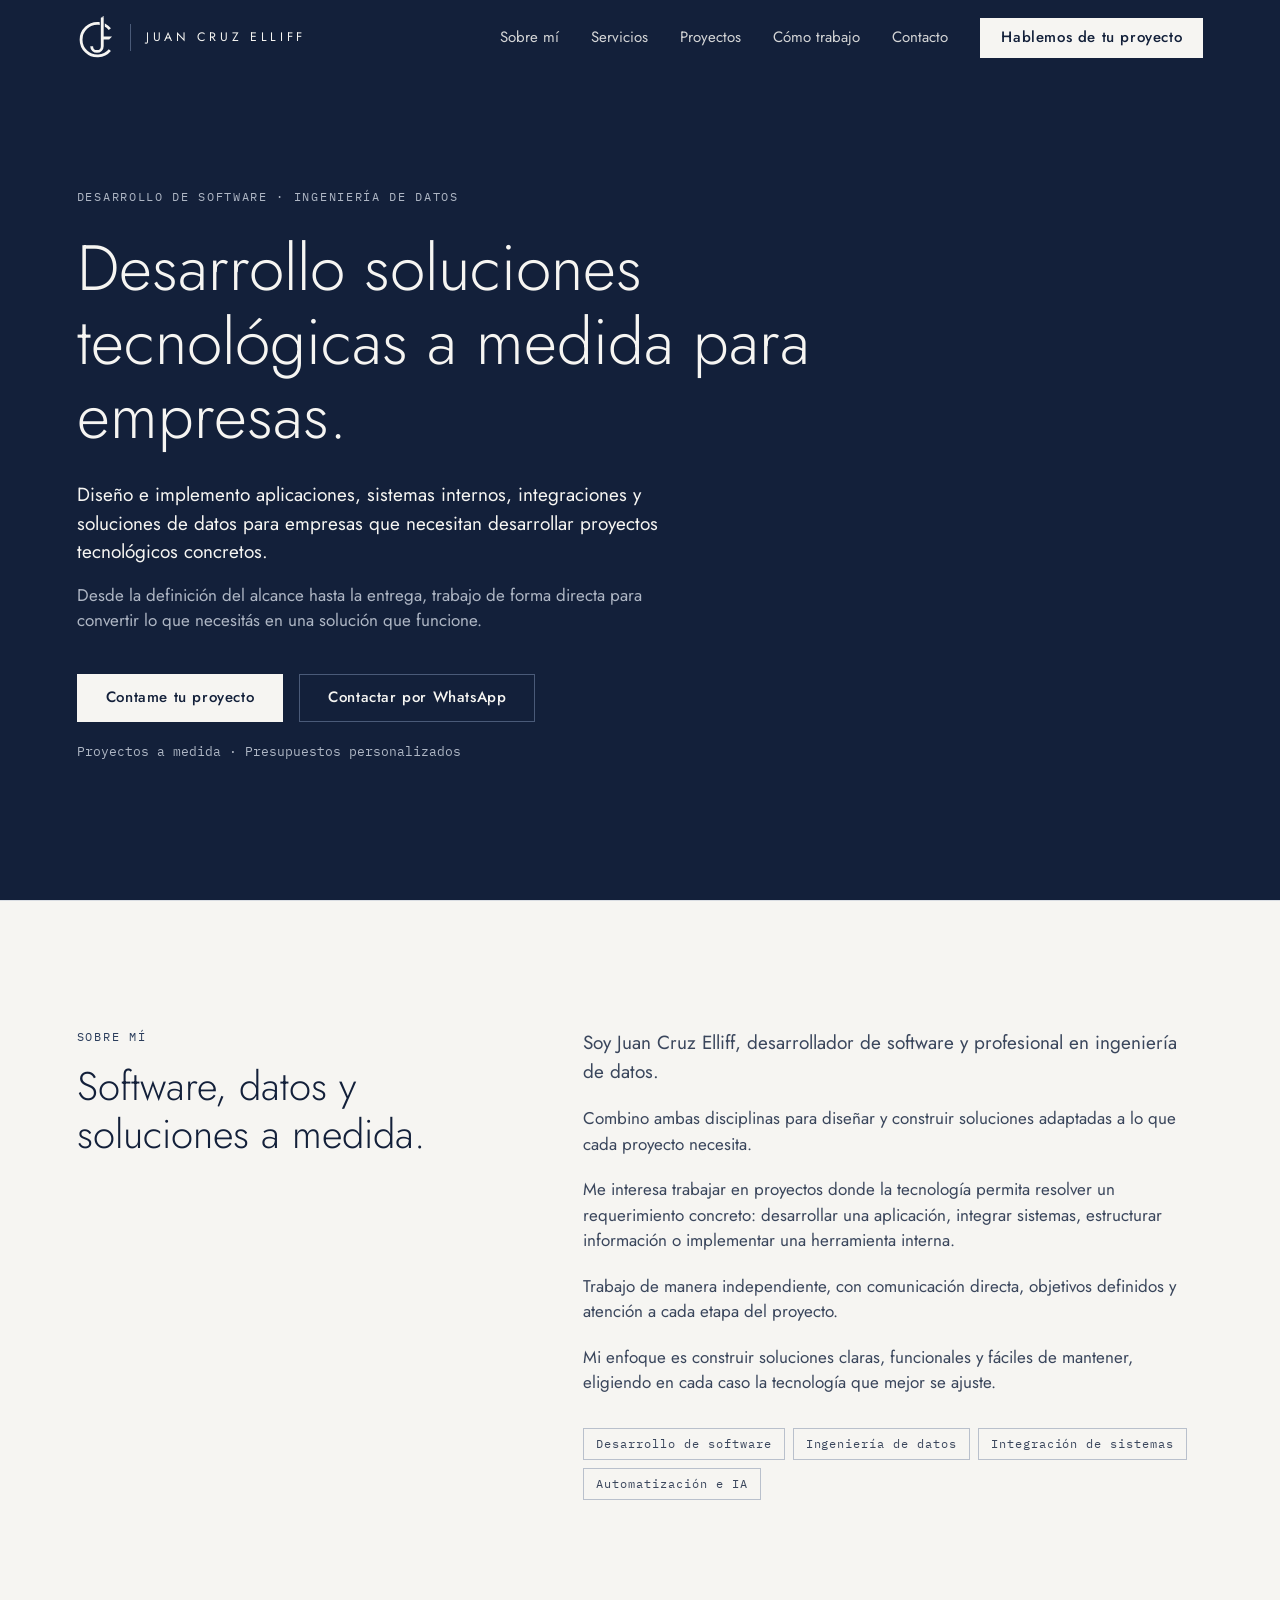
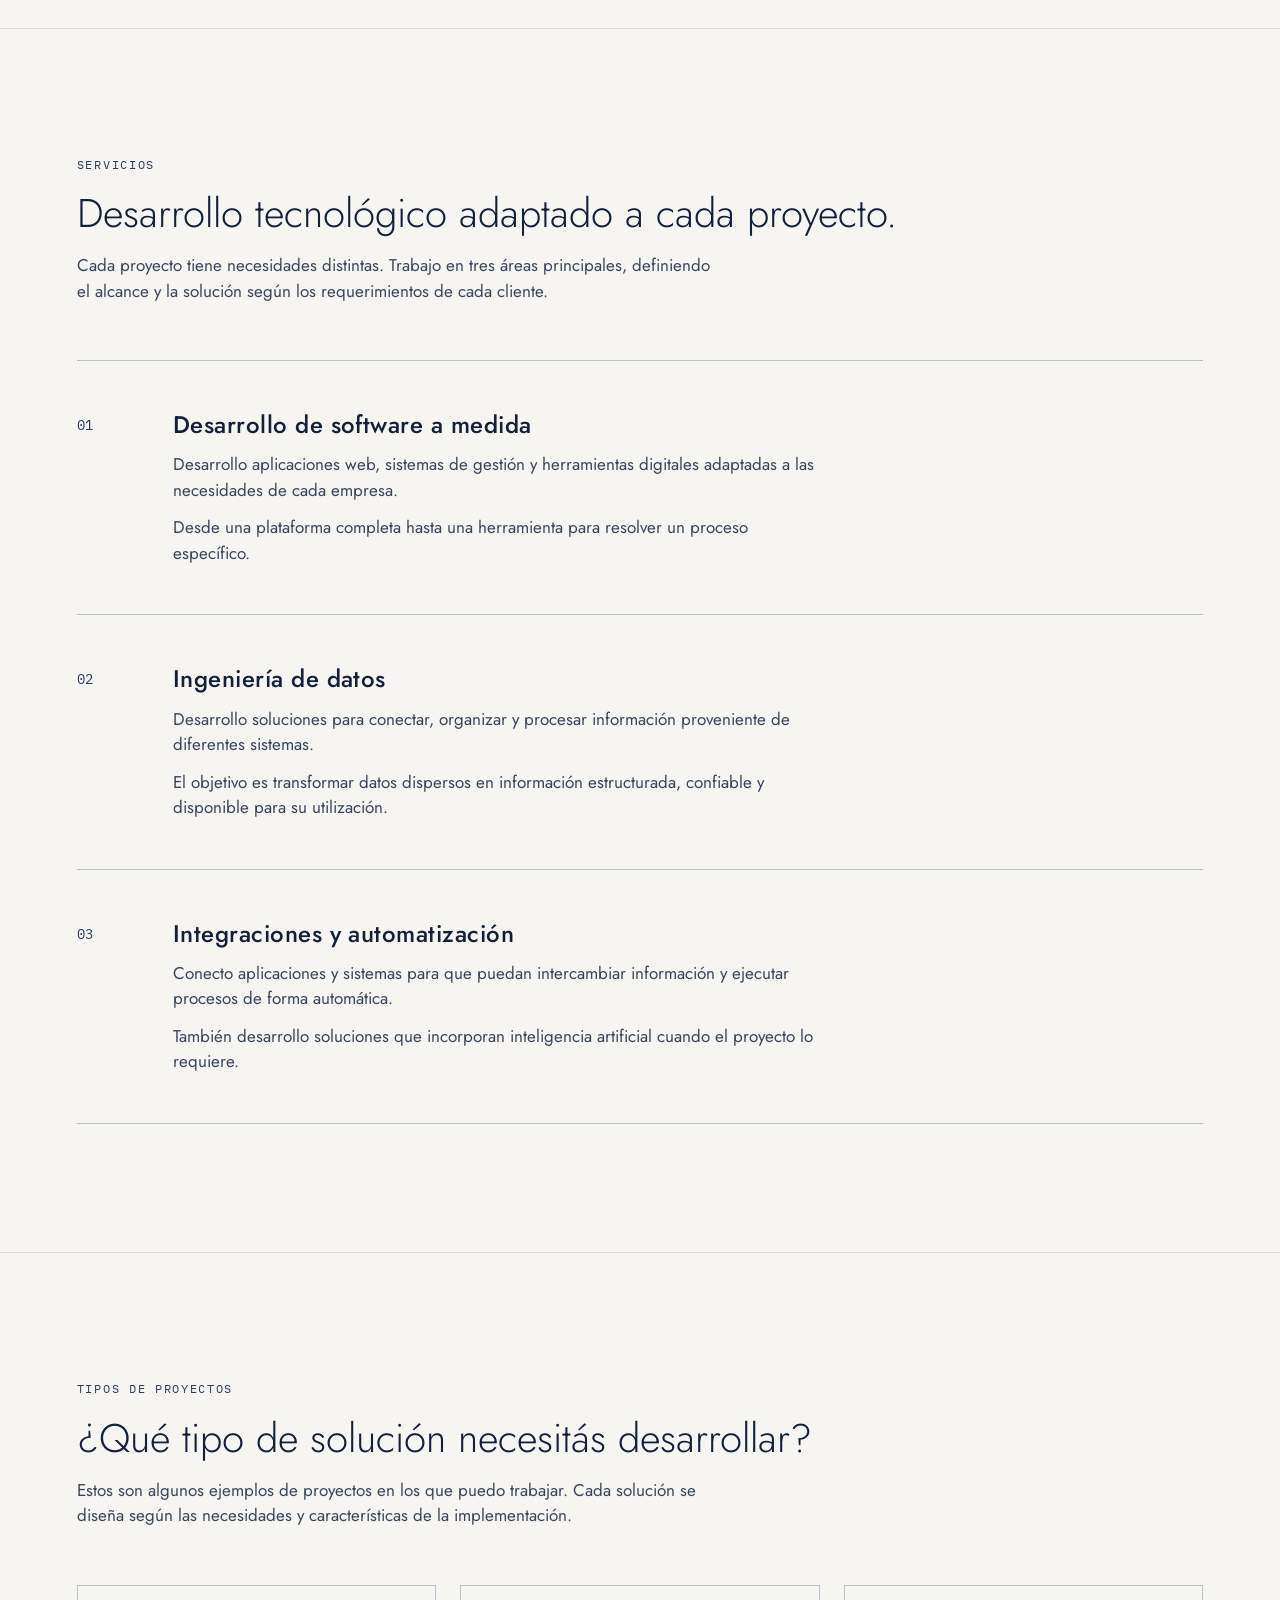
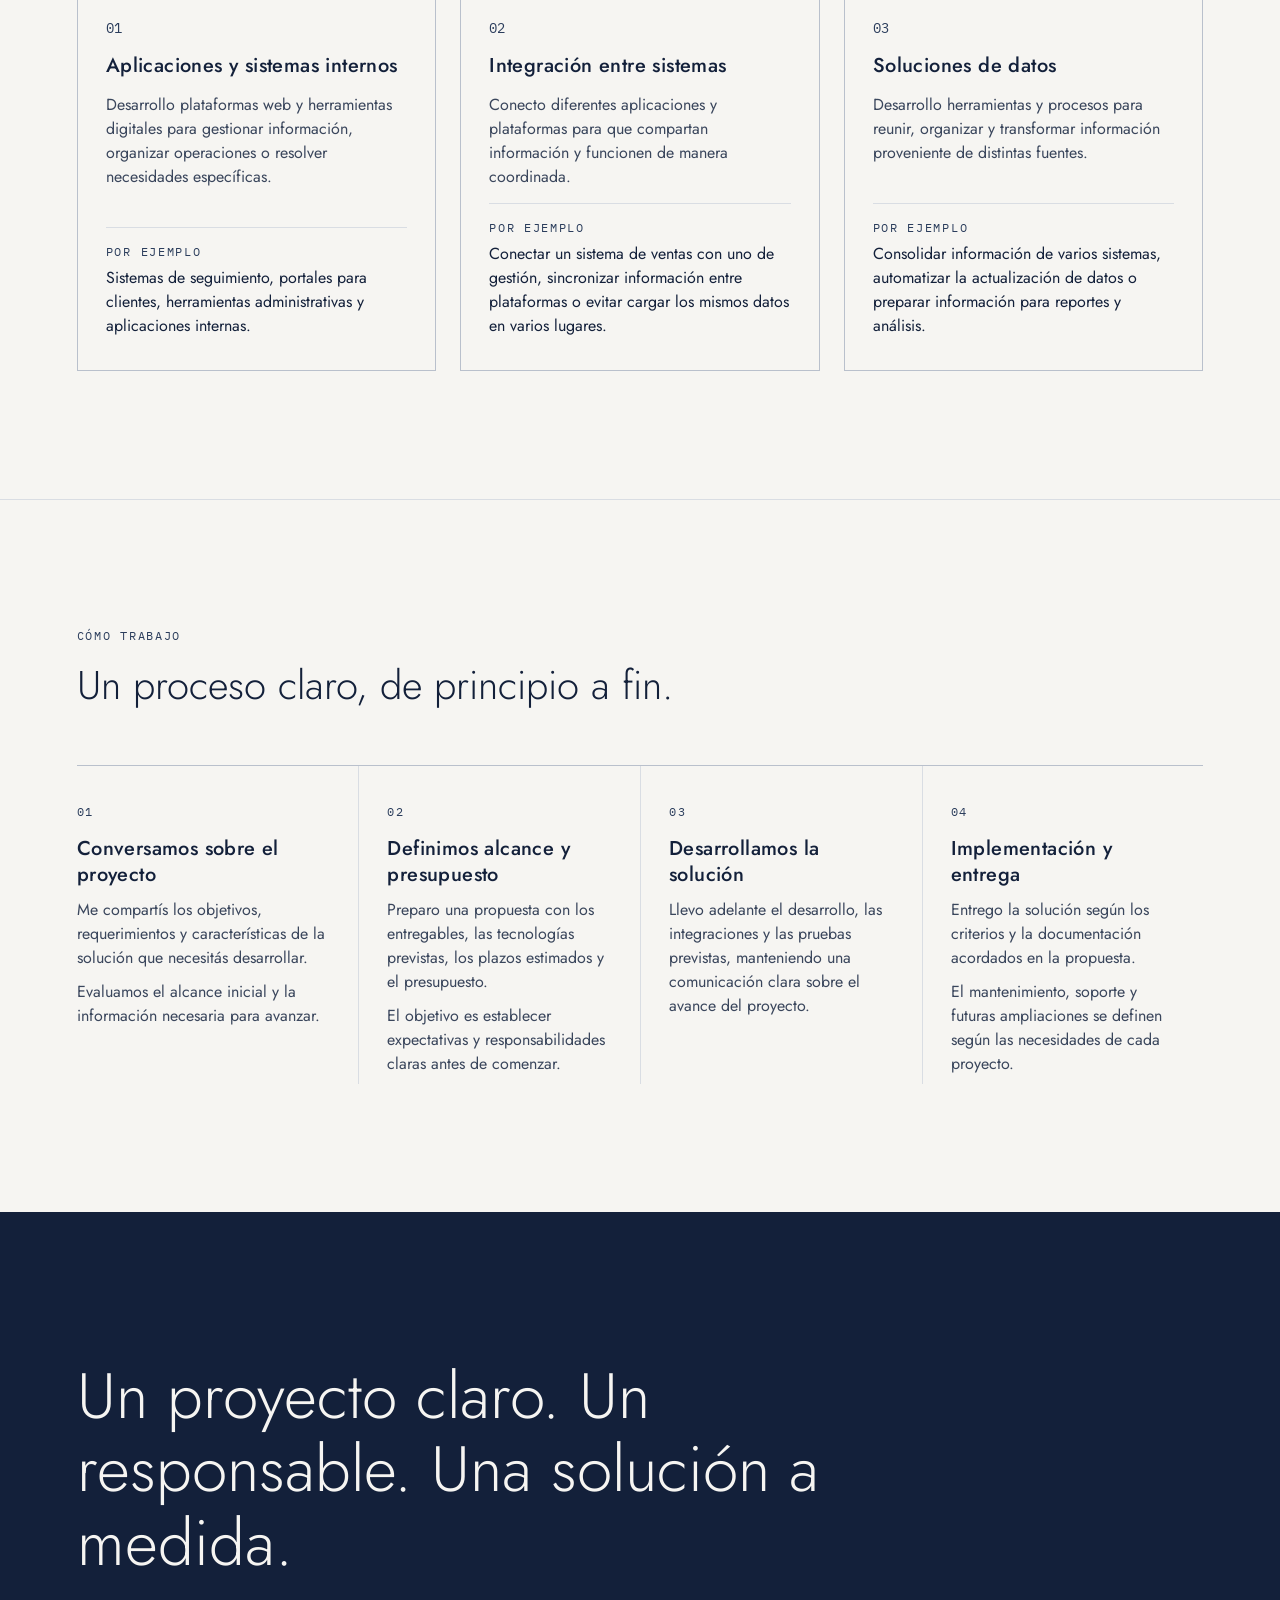
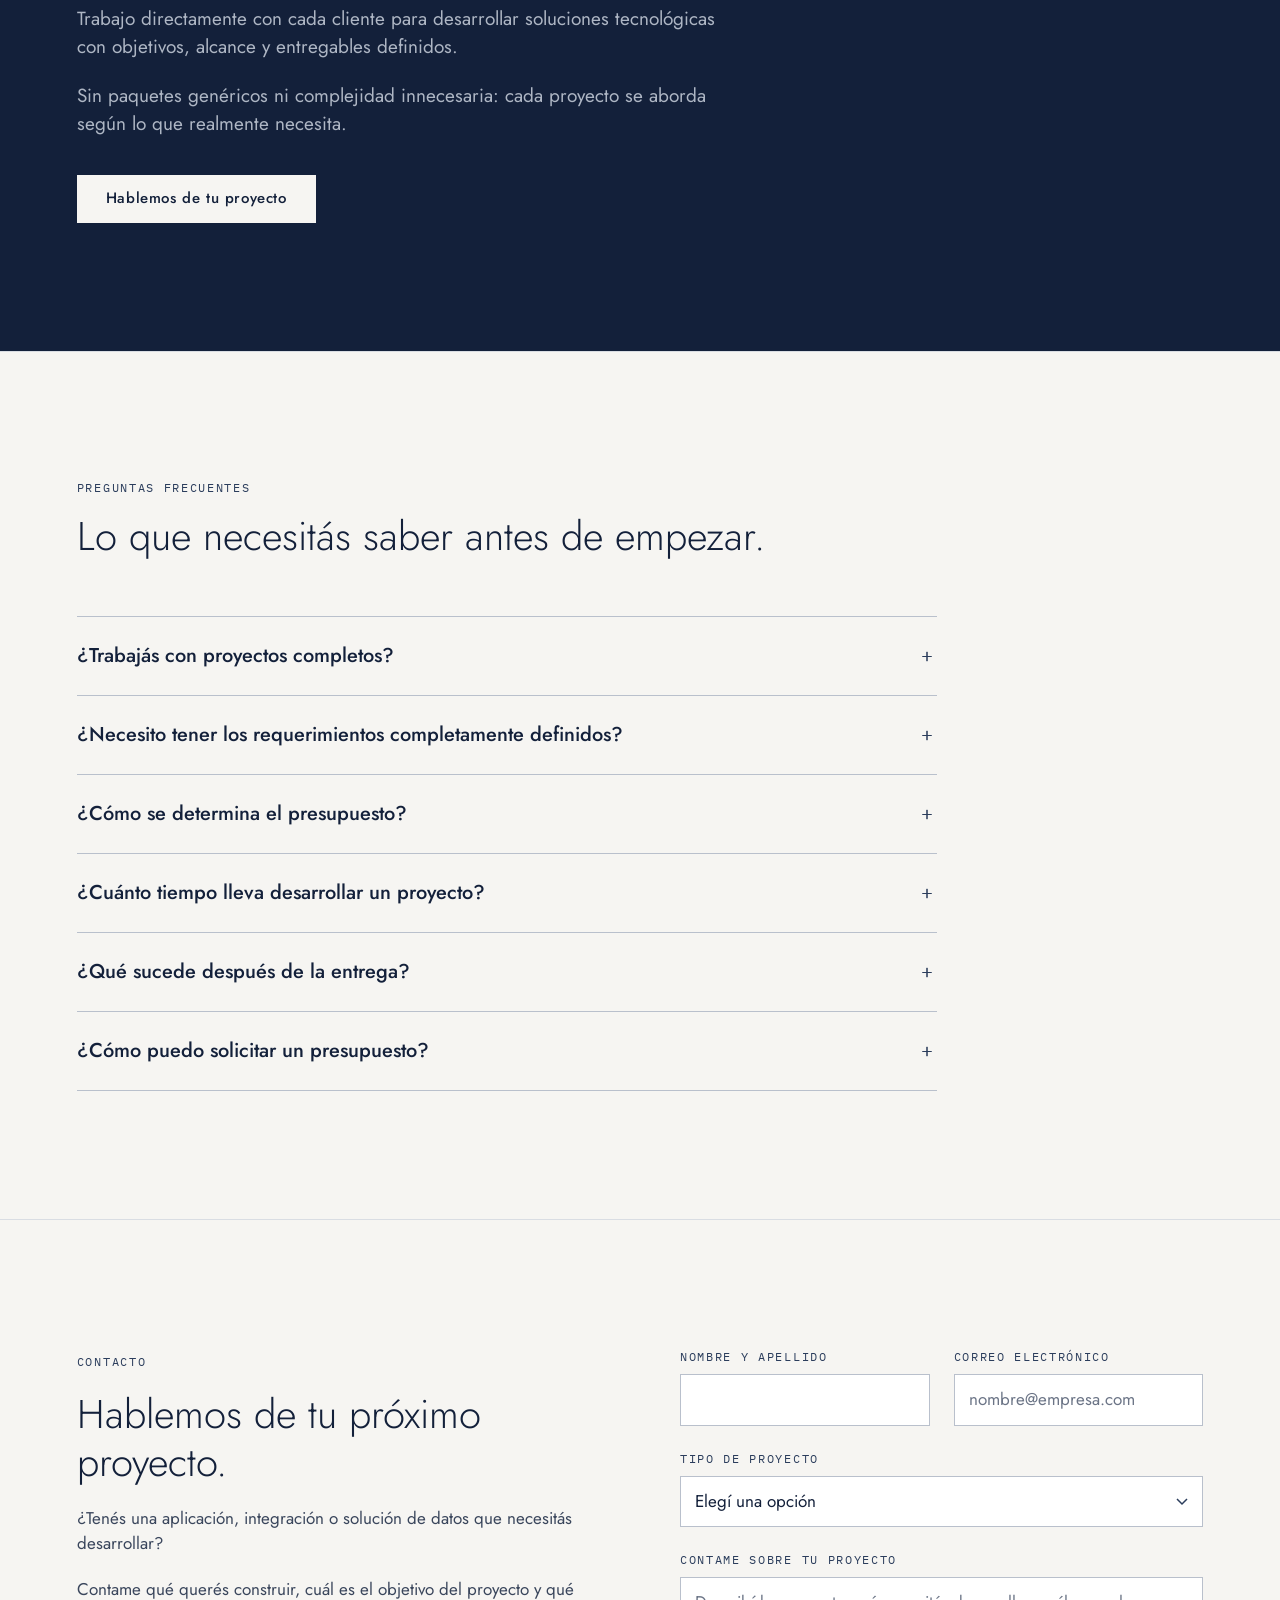
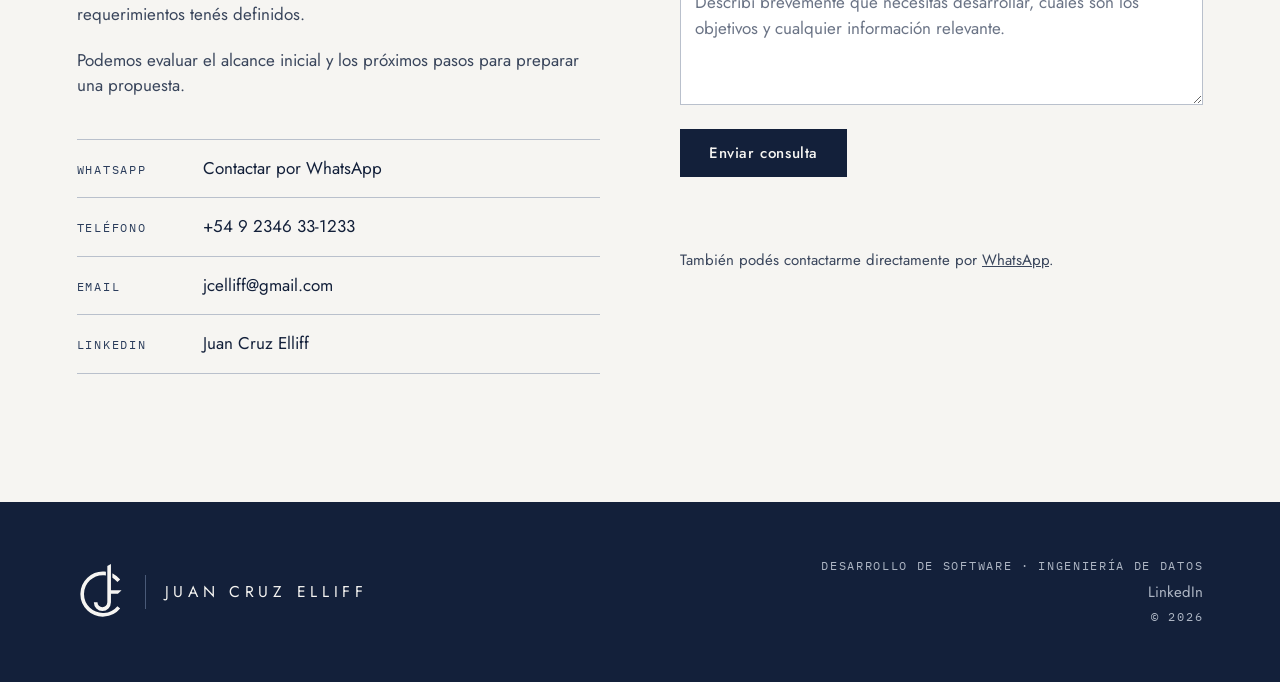
==== commit 5c1c7639: "security: cabeceras en vercel.json, honeypot y CSP sin hCaptcha - Reemplaza _headers (Netlify/Cloudf" ====
--- a/index.html
+++ b/index.html
@@ -4,8 +4,8 @@
 <head>
   <meta charset="UTF-8">
   <meta name="viewport" content="width=device-width, initial-scale=1.0">
-  <!-- Seguridad: respaldo por meta. Lo ideal es enviarlo como cabecera HTTP (ver _headers / vercel.json). -->
-  <meta http-equiv="Content-Security-Policy" content="default-src 'self'; script-src 'self' https://web3forms.com https://hcaptcha.com https://*.hcaptcha.com; style-src 'self' https://hcaptcha.com https://*.hcaptcha.com; img-src 'self' data:; font-src 'self'; connect-src https://api.web3forms.com https://hcaptcha.com https://*.hcaptcha.com; frame-src https://hcaptcha.com https://*.hcaptcha.com; form-action https://api.web3forms.com; base-uri 'none'; object-src 'none'; upgrade-insecure-requests">
+  <!-- Seguridad: respaldo por meta. Lo ideal es enviarlo como cabecera HTTP (ver vercel.json). -->
+  <meta http-equiv="Content-Security-Policy" content="default-src 'self'; script-src 'self'; style-src 'self'; img-src 'self' data:; font-src 'self'; connect-src https://api.web3forms.com; frame-src 'none'; form-action https://api.web3forms.com; base-uri 'none'; object-src 'none'; upgrade-insecure-requests">
   <meta name="referrer" content="strict-origin-when-cross-origin">
   <title>Juan Cruz Elliff | Desarrollo de Software e Ingeniería de Datos</title>
 
@@ -434,7 +434,8 @@
             <label for="msg">Contame sobre tu proyecto</label>
             <textarea id="msg" name="msg" placeholder="Describí brevemente qué necesitás desarrollar, cuáles son los objetivos y cualquier información relevante." required minlength="20" maxlength="3000"></textarea>
           </div>
-          <div class="h-captcha" data-captcha="true"></div>
+          <!-- Honeypot de Web3Forms (usuarios reales no lo ven). Reemplazar por hCaptcha cuando se active. -->
+          <input type="checkbox" name="botcheck" class="hp" tabindex="-1" autocomplete="off" aria-hidden="true">
           <button type="submit" class="btn" id="fBtn">Enviar consulta</button>
           <p class="form-status" id="fStatus" role="status" aria-live="polite"></p>
           <p class="form-alt">También podés contactarme directamente por <a href="https://wa.me/5492346331233" target="_blank" rel="noopener noreferrer" class="js-wa">WhatsApp</a>.</p>
@@ -460,7 +461,6 @@
     </div>
   </footer>
 
-  <script src="https://web3forms.com/client/script.js" async defer></script>
   <script src="/main.js" defer></script>
 </body>
 
--- a/styles.css
+++ b/styles.css
@@ -369,3 +369,4 @@
 /* ── Utilidades (reemplazan atributos style="" inline, bloqueados por la CSP) ── */
 .sprite { position: absolute; }
 .section-head--flush { margin-bottom: 0; }
+.hp { display: none; }
